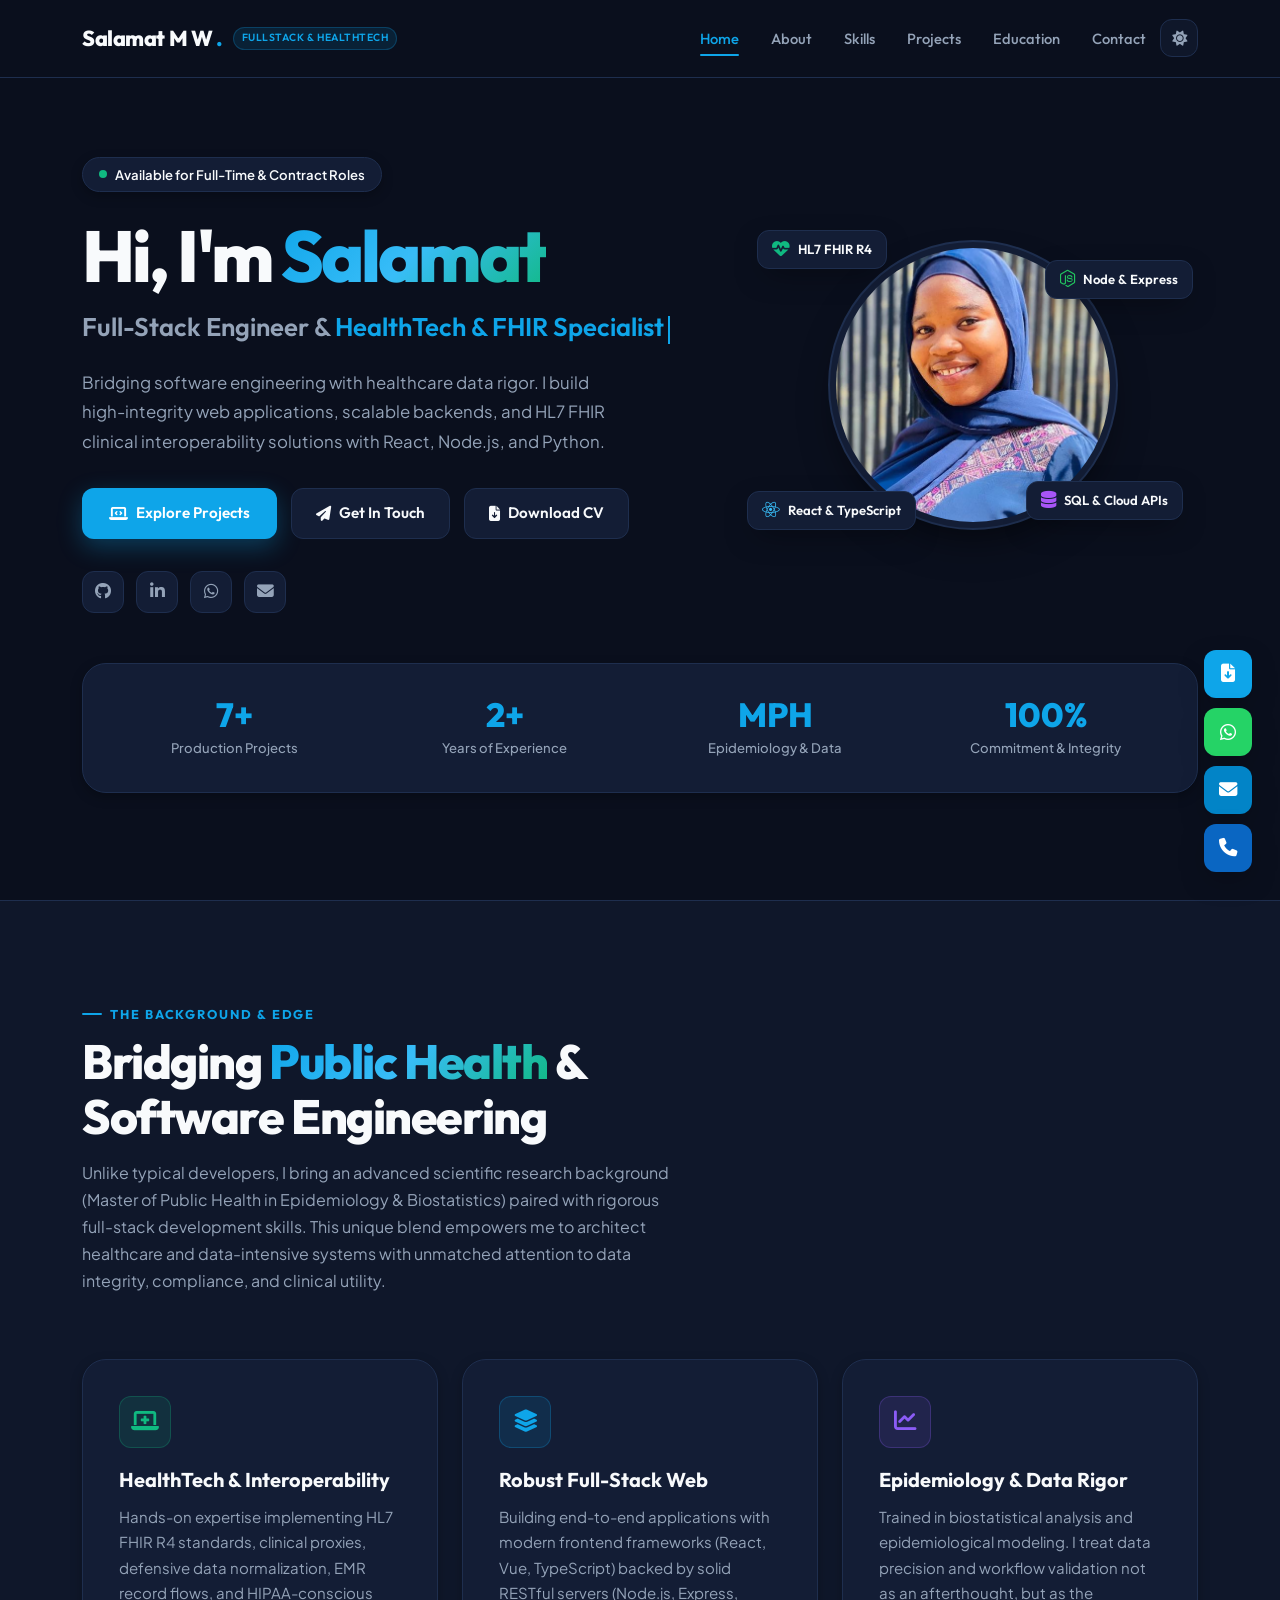
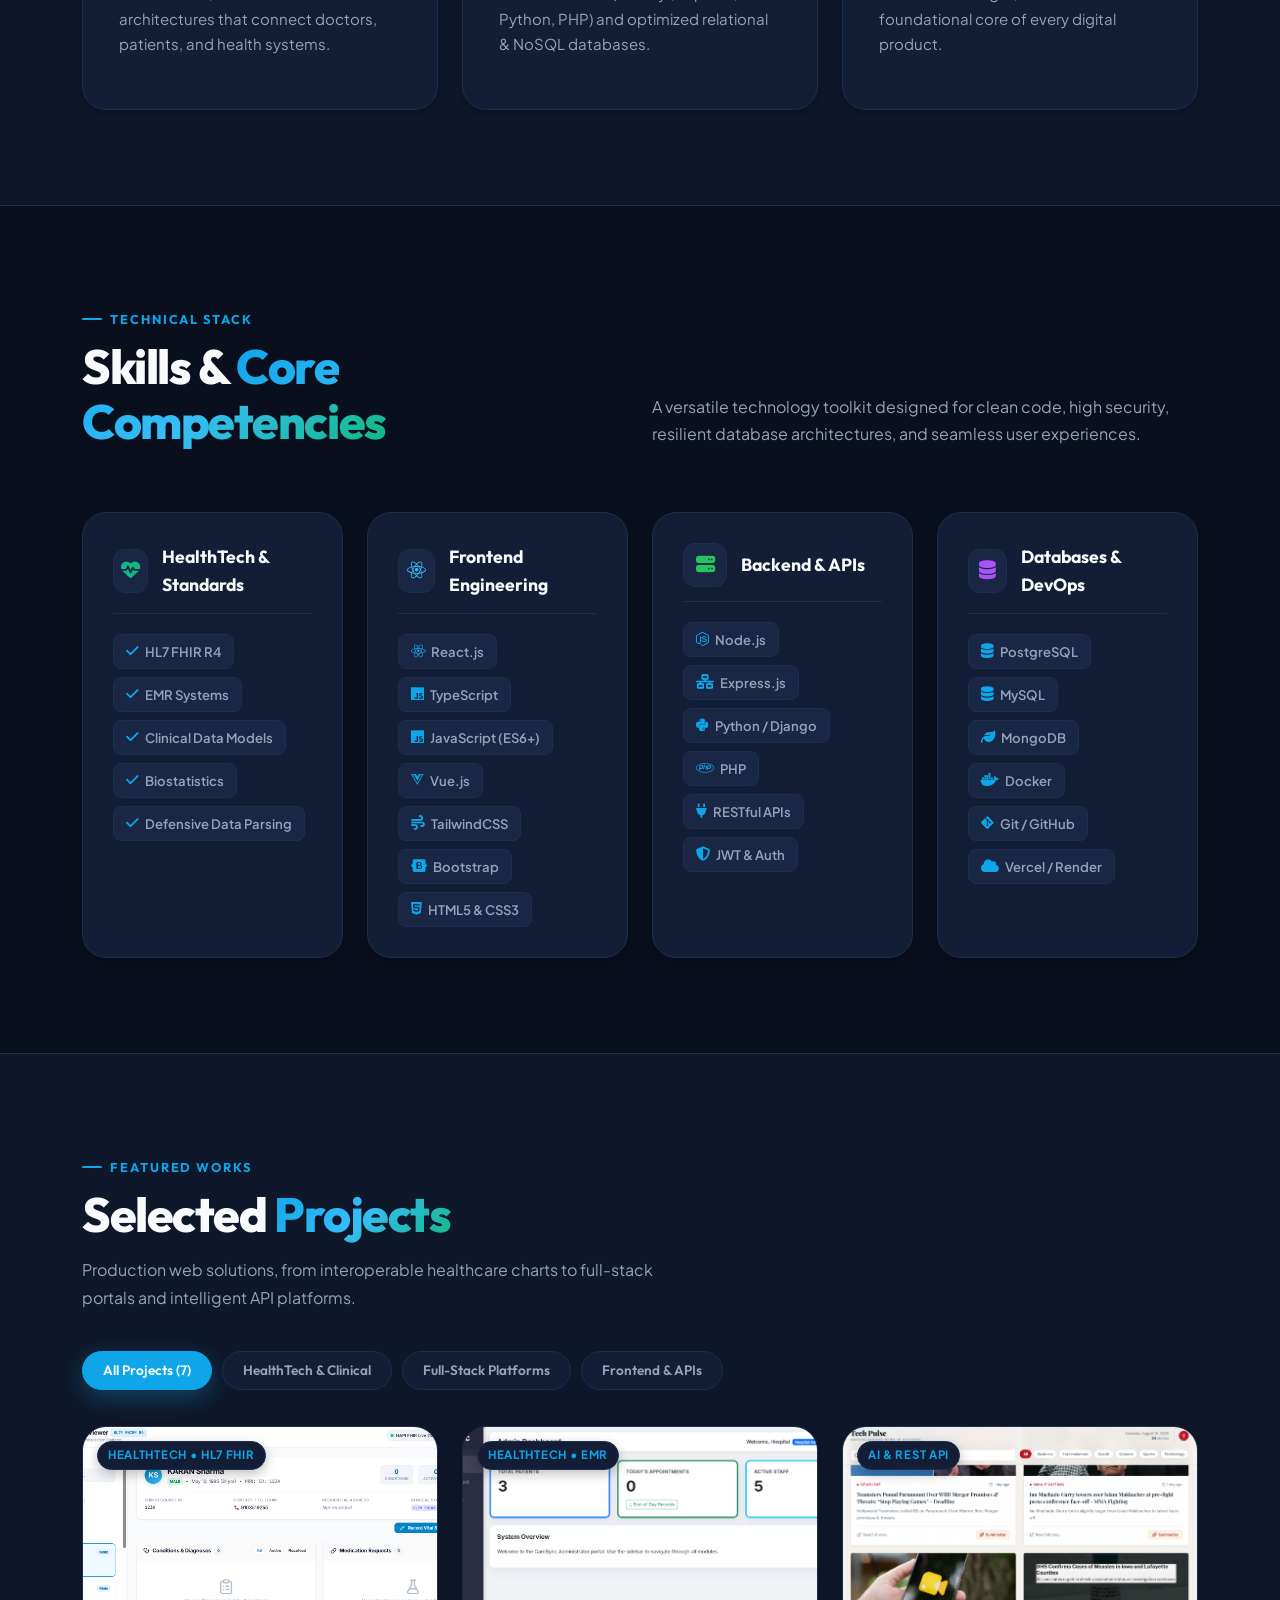
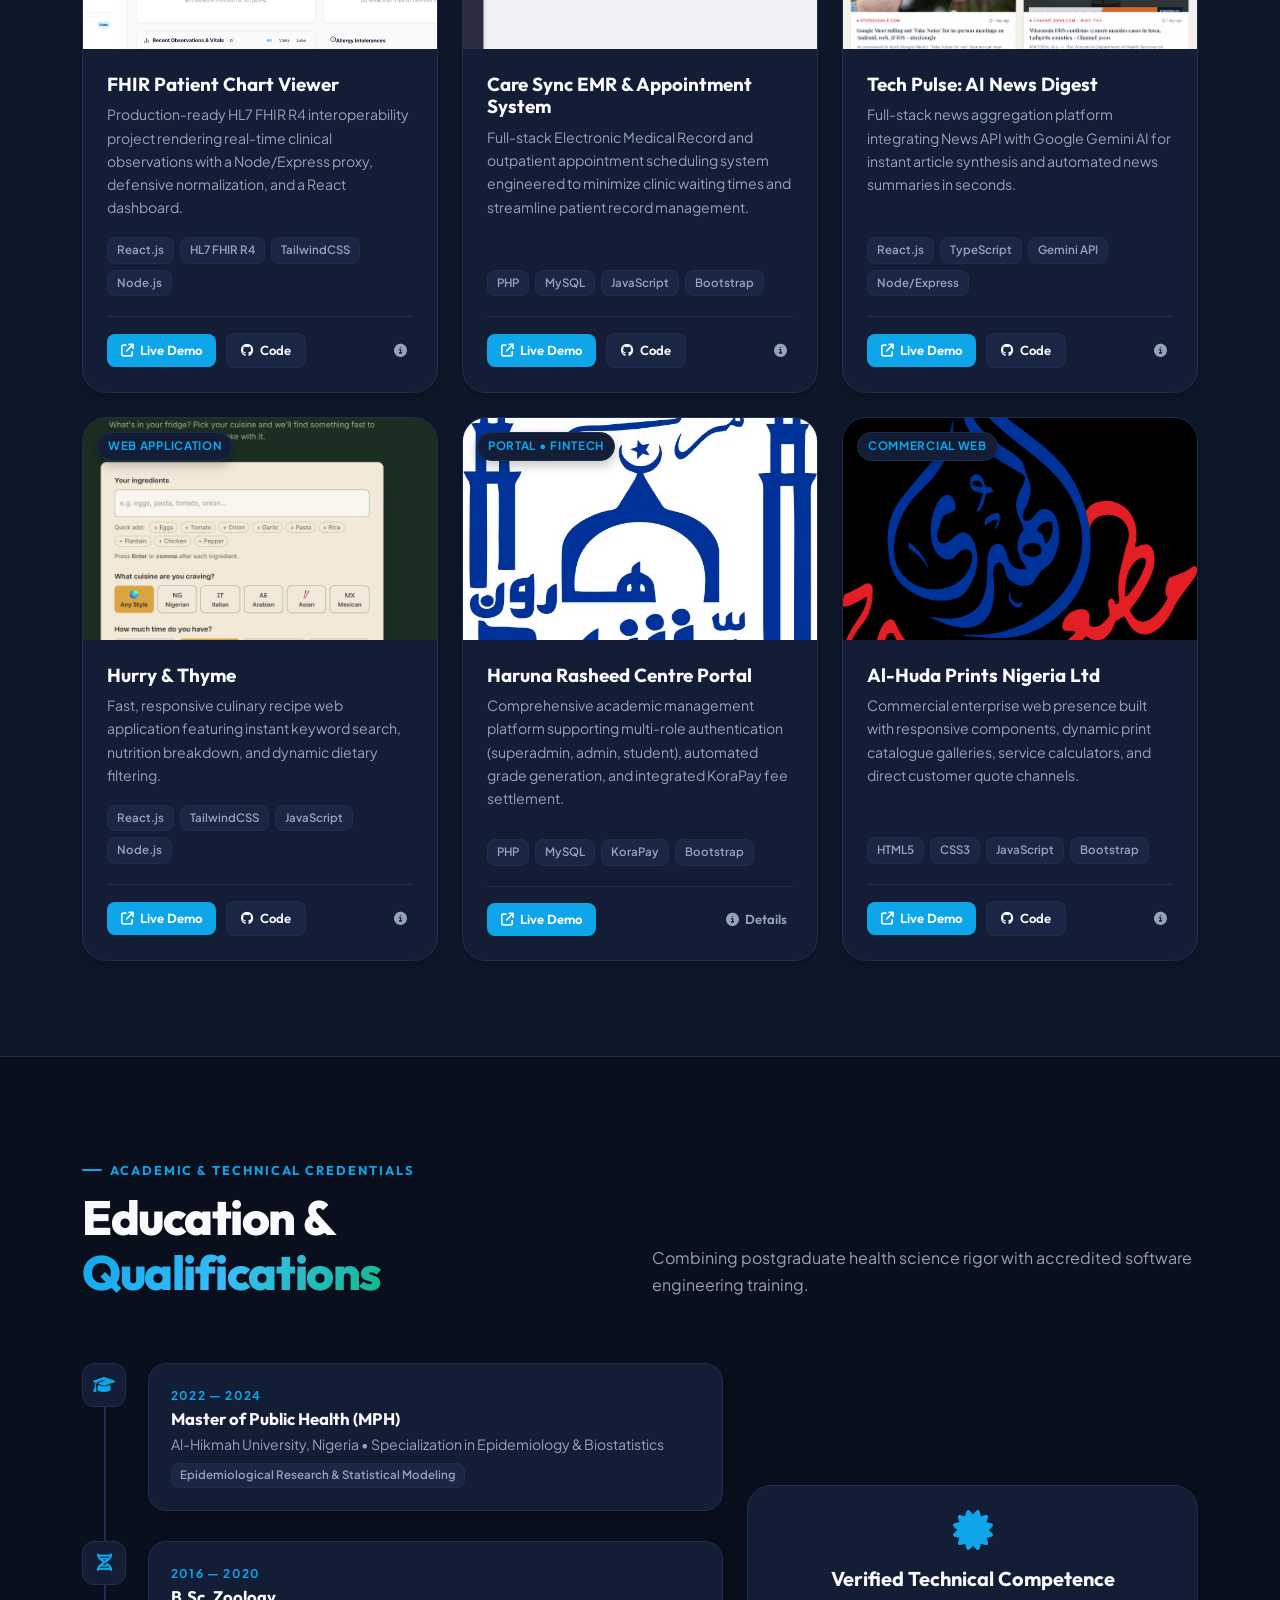
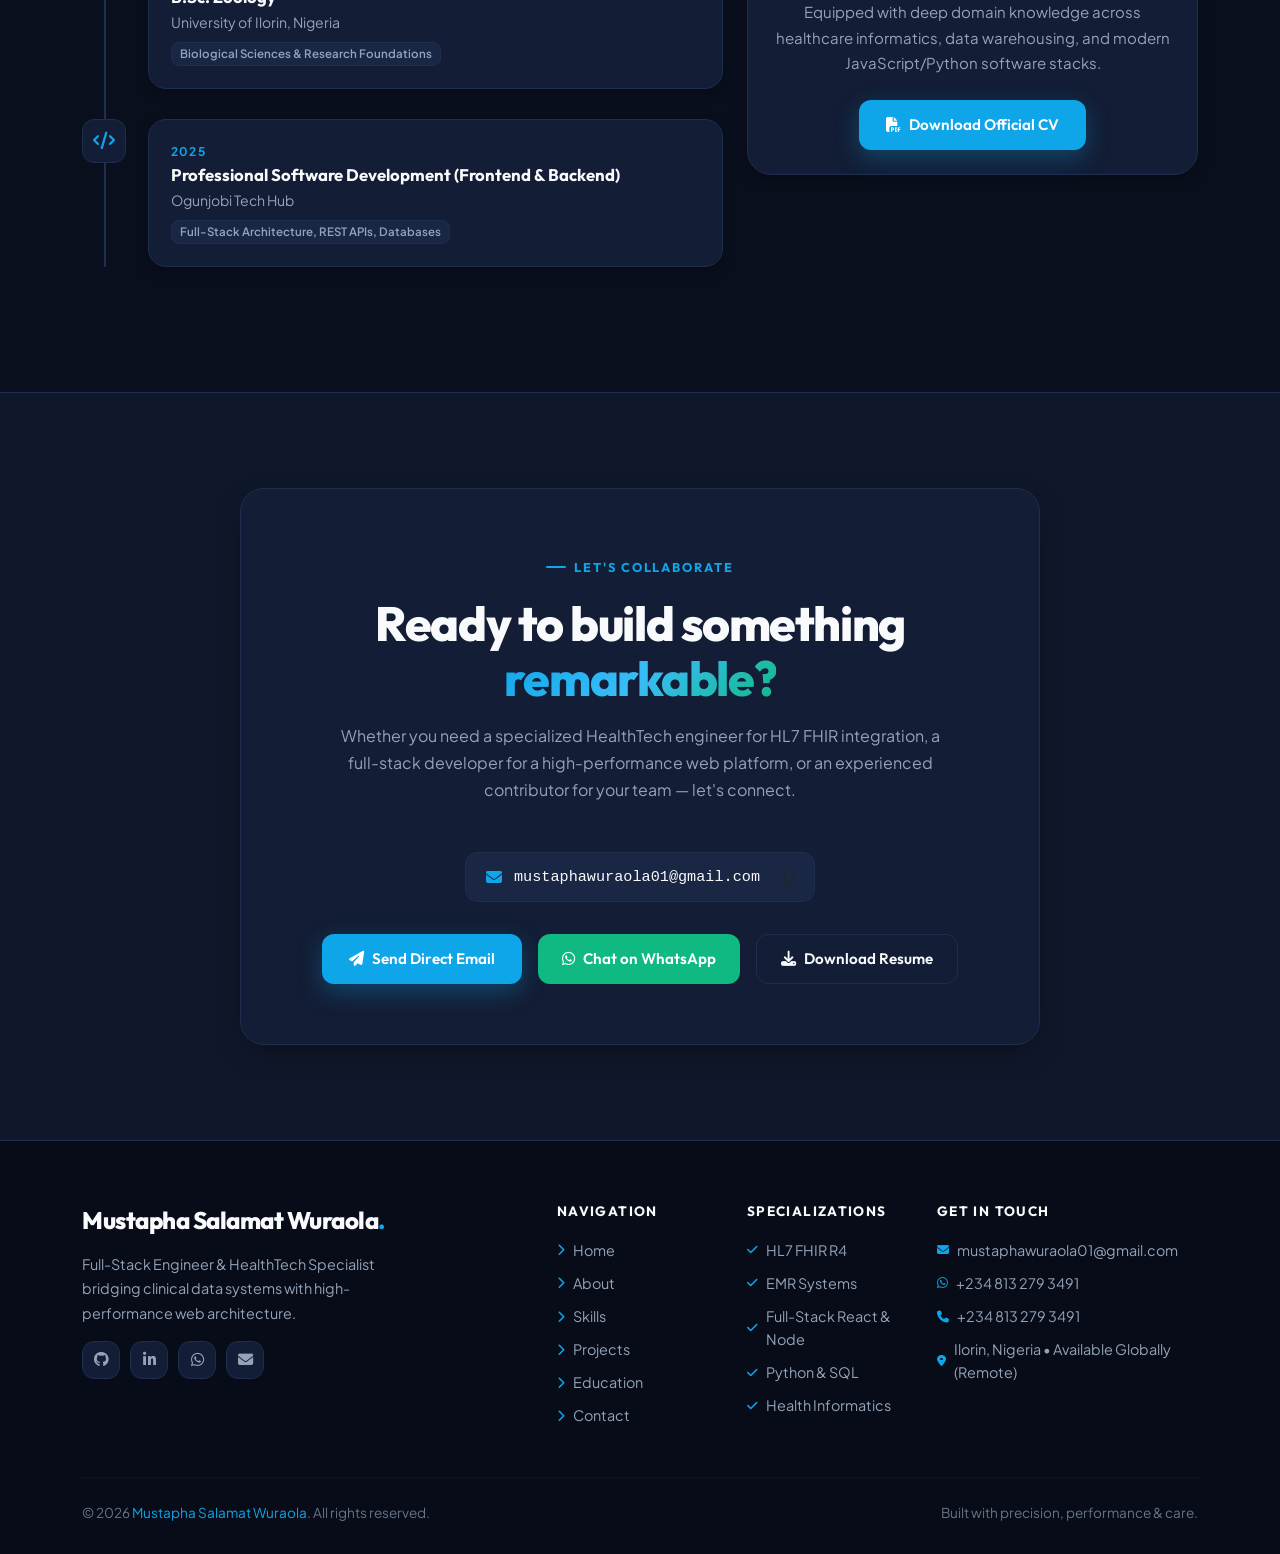
==== index.html @ 117b01ad "Fix cross-browser compatibility and styling updates" ====
<!DOCTYPE html>
<html lang="en">
<!-- Designed and Developed by Mustapha Salamat Wuraola
     Full-Stack Engineer & HealthTech Specialist
     Email: mustaphawuraola01@gmail.com
     Github: https://github.com/salamatwuraola
     Phone: +2348132793491 -->

<head>
  <meta charset="UTF-8" />
  <meta name="viewport" content="width=device-width, initial-scale=1.0" />
  <title>Mustapha Salamat Wuraola — Full-Stack Engineer & HealthTech Specialist</title>
  <meta name="description" content="Portfolio of Mustapha Salamat Wuraola — Full-Stack Engineer specializing in React, Node.js, Python, and HL7 FHIR clinical interoperability." />
  
  <!-- Fonts -->
  <link rel="preconnect" href="https://fonts.googleapis.com">
  <link rel="preconnect" href="https://fonts.gstatic.com" crossorigin>
  <link href="https://fonts.googleapis.com/css2?family=Outfit:wght@300;400;500;600;700;800;900&family=Plus+Jakarta+Sans:wght@400;500;600;700&display=swap" rel="stylesheet" />
  
  <link rel="icon" href="Salamat.jpeg" />
  <link href="https://cdnjs.cloudflare.com/ajax/libs/font-awesome/6.5.0/css/all.min.css" rel="stylesheet" />
  <link href="bootstrap.min.css" rel="stylesheet" />
  <script src="bootstrap.bundle.min.js"></script>
  <link rel="stylesheet" type="text/css" href="styles.css" />
</head>

<body>
  <!-- ── NAVBAR ── -->
  <nav class="navbar navbar-expand-lg" id="mainNav">
    <div class="container">
      <a class="navbar-brand" href="#hero">
        Salamat M W<span class="dot">.</span>
        <span class="badge-tag">FullStack & HealthTech</span>
      </a>

      <div class="d-flex align-items-center gap-2 order-lg-3">
        <button class="theme-toggle" id="darkModeToggle" aria-label="Toggle theme" title="Toggle dark/light theme">
          <i class="fas fa-sun" id="themeIcon"></i>
        </button>
        <button class="navbar-toggler" type="button" data-bs-toggle="collapse" data-bs-target="#navMenu" aria-label="Toggle navigation">
          <i class="fas fa-bars"></i>
        </button>
      </div>

      <div class="collapse navbar-collapse order-lg-2" id="navMenu">
        <ul class="navbar-nav ms-auto gap-1">
          <li class="nav-item"><a class="nav-link active" href="#hero">Home</a></li>
          <li class="nav-item"><a class="nav-link" href="#about">About</a></li>
          <li class="nav-item"><a class="nav-link" href="#skills">Skills</a></li>
          <li class="nav-item"><a class="nav-link" href="#projects">Projects</a></li>
          <li class="nav-item"><a class="nav-link" href="#education">Education</a></li>
          <li class="nav-item"><a class="nav-link" href="#contact">Contact</a></li>
        </ul>
      </div>
    </div>
  </nav>

  <!-- ── HERO SECTION ── -->
  <section id="hero">
    <div class="container">
      <div class="row align-items-center gy-5">
        <div class="col-lg-7">
          <div class="hero-status-pill">
            <span class="pulse-dot"></span>
            <span>Available for Full-Time & Contract Roles</span>
          </div>

          <h1 class="hero-name">
            Hi, I'm <span class="gradient-text">Salamat</span>
          </h1>

          <div class="hero-role">
            Full-Stack Engineer & <span id="typer"></span><span class="cursor-blink"></span>
          </div>

          <p class="hero-desc">
            Bridging software engineering with healthcare data rigor. I build high-integrity web applications, scalable backends, and HL7 FHIR clinical interoperability solutions with React, Node.js, and Python.
          </p>

          <div class="hero-actions">
            <a href="#projects" class="btn-primary-custom">
              <i class="fas fa-laptop-code"></i> Explore Projects
            </a>
            <a href="#contact" class="btn-outline-custom">
              <i class="fas fa-paper-plane"></i> Get In Touch
            </a>
            <a href="Salamat's_CV.pdf" class="btn-outline-custom" download>
              <i class="fas fa-file-arrow-down"></i> Download CV
            </a>
          </div>

          <div class="hero-socials">
            <a href="https://github.com/salamatwuraola" class="hero-social-btn" title="GitHub" target="_blank" rel="noopener">
              <i class="fab fa-github"></i>
            </a>
            <a href="https://www.linkedin.com/in/salamat-wuraola-mustapha-bsc-mph-maiph-a750a91ba/" class="hero-social-btn" title="LinkedIn" target="_blank" rel="noopener">
              <i class="fab fa-linkedin-in"></i>
            </a>
            <a href="https://wa.me/2348132793491" class="hero-social-btn" title="WhatsApp" target="_blank" rel="noopener">
              <i class="fab fa-whatsapp"></i>
            </a>
            <a href="mailto:mustaphawuraola01@gmail.com" class="hero-social-btn" title="Email Salamat">
              <i class="fas fa-envelope"></i>
            </a>
          </div>
        </div>

        <div class="col-lg-5">
          <div class="hero-image-stage">
            <div class="hero-avatar-frame">
              <img src="Salamat.jpeg" alt="Mustapha Salamat Wuraola" />
            </div>

            <!-- Crisp Solid Orbiting Badges -->
            <div class="floating-badge badge-1">
              <i class="fas fa-heartbeat" style="color:var(--emerald);"></i>
              <span>HL7 FHIR R4</span>
            </div>
            <div class="floating-badge badge-2">
              <i class="fab fa-react" style="color:#38bdf8;"></i>
              <span>React & TypeScript</span>
            </div>
            <div class="floating-badge badge-3">
              <i class="fab fa-node-js" style="color:#22c55e;"></i>
              <span>Node & Express</span>
            </div>
            <div class="floating-badge badge-4">
              <i class="fas fa-database" style="color:#a855f7;"></i>
              <span>SQL & Cloud APIs</span>
            </div>
          </div>
        </div>
      </div>

      <!-- Quick Metrics Strip -->
      <div class="hero-metrics-strip reveal">
        <div class="row g-3">
          <div class="col-6 col-md-3">
            <div class="metric-item">
              <div class="metric-value">7+</div>
              <div class="metric-label">Production Projects</div>
            </div>
          </div>
          <div class="col-6 col-md-3">
            <div class="metric-item">
              <div class="metric-value">2+</div>
              <div class="metric-label">Years of Experience</div>
            </div>
          </div>
          <div class="col-6 col-md-3">
            <div class="metric-item">
              <div class="metric-value">MPH</div>
              <div class="metric-label">Epidemiology & Data</div>
            </div>
          </div>
          <div class="col-6 col-md-3">
            <div class="metric-item">
              <div class="metric-value">100%</div>
              <div class="metric-label">Commitment & Integrity</div>
            </div>
          </div>
        </div>
      </div>
    </div>
  </section>

  <!-- ── ABOUT & THE HEALTHTECH EDGE ── -->
  <section id="about">
    <div class="container">
      <div class="row mb-5">
        <div class="col-lg-7 reveal">
          <div class="section-label">The Background & Edge</div>
          <h2 class="section-title">
            Bridging <span class="gradient-text">Public Health</span> & Software Engineering
          </h2>
          <p class="section-desc">
            Unlike typical developers, I bring an advanced scientific research background (Master of Public Health in Epidemiology & Biostatistics) paired with rigorous full-stack development skills. This unique blend empowers me to architect healthcare and data-intensive systems with unmatched attention to data integrity, compliance, and clinical utility.
          </p>
        </div>
      </div>

      <div class="row gy-4">
        <div class="col-md-4 reveal">
          <div class="about-card">
            <div class="about-icon emerald">
              <i class="fas fa-laptop-medical"></i>
            </div>
            <h3 class="about-title">HealthTech & Interoperability</h3>
            <p class="about-text">
              Hands-on expertise implementing HL7 FHIR R4 standards, clinical proxies, defensive data normalization, EMR record flows, and HIPAA-conscious architectures that connect doctors, patients, and health systems.
            </p>
          </div>
        </div>

        <div class="col-md-4 reveal">
          <div class="about-card">
            <div class="about-icon">
              <i class="fas fa-layer-group"></i>
            </div>
            <h3 class="about-title">Robust Full-Stack Web</h3>
            <p class="about-text">
              Building end-to-end applications with modern frontend frameworks (React, Vue, TypeScript) backed by solid RESTful servers (Node.js, Express, Python, PHP) and optimized relational & NoSQL databases.
            </p>
          </div>
        </div>

        <div class="col-md-4 reveal">
          <div class="about-card">
            <div class="about-icon purple">
              <i class="fas fa-chart-line"></i>
            </div>
            <h3 class="about-title">Epidemiology & Data Rigor</h3>
            <p class="about-text">
              Trained in biostatistical analysis and epidemiological modeling. I treat data precision and workflow validation not as an afterthought, but as the foundational core of every digital product.
            </p>
          </div>
        </div>
      </div>
    </div>
  </section>

  <!-- ── SKILLS SECTION ── -->
  <section id="skills">
    <div class="container">
      <div class="row mb-5">
        <div class="col-lg-6 reveal">
          <div class="section-label">Technical Stack</div>
          <h2 class="section-title">Skills & <span class="gradient-text">Core Competencies</span></h2>
        </div>
        <div class="col-lg-6 d-flex align-items-end reveal">
          <p class="section-desc">
            A versatile technology toolkit designed for clean code, high security, resilient database architectures, and seamless user experiences.
          </p>
        </div>
      </div>

      <div class="row gy-4">
        <!-- 1. HealthTech & Standards -->
        <div class="col-md-6 col-lg-3 reveal">
          <div class="skill-box">
            <div class="skill-header">
              <div class="skill-icon"><i class="fas fa-heartbeat" style="color:var(--emerald);"></i></div>
              <div class="skill-box-title">HealthTech & Standards</div>
            </div>
            <div class="skill-pills-wrap">
              <span class="skill-pill"><i class="fas fa-check"></i> HL7 FHIR R4</span>
              <span class="skill-pill"><i class="fas fa-check"></i> EMR Systems</span>
              <span class="skill-pill"><i class="fas fa-check"></i> Clinical Data Models</span>
              <span class="skill-pill"><i class="fas fa-check"></i> Biostatistics</span>
              <span class="skill-pill"><i class="fas fa-check"></i> Defensive Data Parsing</span>
            </div>
          </div>
        </div>

        <!-- 2. Frontend -->
        <div class="col-md-6 col-lg-3 reveal">
          <div class="skill-box">
            <div class="skill-header">
              <div class="skill-icon"><i class="fab fa-react" style="color:#38bdf8;"></i></div>
              <div class="skill-box-title">Frontend Engineering</div>
            </div>
            <div class="skill-pills-wrap">
              <span class="skill-pill"><i class="fab fa-react"></i> React.js</span>
              <span class="skill-pill"><i class="fab fa-js"></i> TypeScript</span>
              <span class="skill-pill"><i class="fab fa-js"></i> JavaScript (ES6+)</span>
              <span class="skill-pill"><i class="fab fa-vuejs"></i> Vue.js</span>
              <span class="skill-pill"><i class="fas fa-wind"></i> TailwindCSS</span>
              <span class="skill-pill"><i class="fab fa-bootstrap"></i> Bootstrap</span>
              <span class="skill-pill"><i class="fab fa-html5"></i> HTML5 & CSS3</span>
            </div>
          </div>
        </div>

        <!-- 3. Backend -->
        <div class="col-md-6 col-lg-3 reveal">
          <div class="skill-box">
            <div class="skill-header">
              <div class="skill-icon"><i class="fas fa-server" style="color:#22c55e;"></i></div>
              <div class="skill-box-title">Backend & APIs</div>
            </div>
            <div class="skill-pills-wrap">
              <span class="skill-pill"><i class="fab fa-node-js"></i> Node.js</span>
              <span class="skill-pill"><i class="fas fa-network-wired"></i> Express.js</span>
              <span class="skill-pill"><i class="fab fa-python"></i> Python / Django</span>
              <span class="skill-pill"><i class="fab fa-php"></i> PHP</span>
              <span class="skill-pill"><i class="fas fa-plug"></i> RESTful APIs</span>
              <span class="skill-pill"><i class="fas fa-shield-halved"></i> JWT & Auth</span>
            </div>
          </div>
        </div>

        <!-- 4. DB & Cloud -->
        <div class="col-md-6 col-lg-3 reveal">
          <div class="skill-box">
            <div class="skill-header">
              <div class="skill-icon"><i class="fas fa-database" style="color:#a855f7;"></i></div>
              <div class="skill-box-title">Databases & DevOps</div>
            </div>
            <div class="skill-pills-wrap">
              <span class="skill-pill"><i class="fas fa-database"></i> PostgreSQL</span>
              <span class="skill-pill"><i class="fas fa-database"></i> MySQL</span>
              <span class="skill-pill"><i class="fas fa-leaf"></i> MongoDB</span>
              <span class="skill-pill"><i class="fab fa-docker"></i> Docker</span>
              <span class="skill-pill"><i class="fab fa-git-alt"></i> Git / GitHub</span>
              <span class="skill-pill"><i class="fas fa-cloud"></i> Vercel / Render</span>
            </div>
          </div>
        </div>
      </div>
    </div>
  </section>

  <!-- ── PROJECTS SECTION ── -->
  <section id="projects">
    <div class="container">
      <div class="row mb-4">
        <div class="col-lg-7 reveal">
          <div class="section-label">Featured Works</div>
          <h2 class="section-title">Selected <span class="gradient-text">Projects</span></h2>
          <p class="section-desc">
            Production web solutions, from interoperable healthcare charts to full-stack portals and intelligent API platforms.
          </p>
        </div>
      </div>

      <!-- Category Filter Tabs -->
      <div class="project-filters reveal">
        <button class="filter-btn active" data-filter="all">All Projects (7)</button>
        <button class="filter-btn" data-filter="healthtech">HealthTech & Clinical</button>
        <button class="filter-btn" data-filter="fullstack">Full-Stack Platforms</button>
        <button class="filter-btn" data-filter="frontend">Frontend & APIs</button>
      </div>

      <div class="row gy-4" id="projectsGrid">

        <!-- PROJECT 1: FHIR (HealthTech) -->
        <div class="col-md-6 col-lg-4 project-item reveal" data-category="healthtech">
          <div class="project-card">
            <div class="project-thumb-wrap" onclick="openModal(6)">
              <img src="fhir.png" alt="HL7 FHIR Patient Chart Viewer" />
              <div class="project-badge">HealthTech • HL7 FHIR</div>
              <div class="project-zoom-indicator"><i class="fas fa-expand-alt"></i></div>
            </div>
            <div class="project-body">
              <h3 class="project-title" onclick="openModal(6)">FHIR Patient Chart Viewer</h3>
              <p class="project-desc">
                Production-ready HL7 FHIR R4 interoperability project rendering real-time clinical observations with a Node/Express proxy, defensive normalization, and a React dashboard.
              </p>
              <div class="project-tech-pills">
                <span class="tech-tag">React.js</span>
                <span class="tech-tag">HL7 FHIR R4</span>
                <span class="tech-tag">TailwindCSS</span>
                <span class="tech-tag">Node.js</span>
              </div>
              <div class="project-actions">
                <a href="https://fhir-p71r.onrender.com/" target="_blank" rel="noopener" class="project-btn-link live">
                  <i class="fas fa-arrow-up-right-from-square"></i> Live Demo
                </a>
                <a href="https://github.com/salamatwuraola/FHIR" target="_blank" rel="noopener" class="project-btn-link code">
                  <i class="fab fa-github"></i> Code
                </a>
                <button onclick="openModal(6)" class="project-btn-link modal-btn" title="View Case Study">
                  <i class="fas fa-circle-info"></i>
                </button>
              </div>
            </div>
          </div>
        </div>

        <!-- PROJECT 2: CareSync EMR (HealthTech, FullStack) -->
        <div class="col-md-6 col-lg-4 project-item reveal" data-category="healthtech fullstack">
          <div class="project-card">
            <div class="project-thumb-wrap" onclick="openModal(4)">
              <img src="care.png" alt="Care Sync EMR Platform" />
              <div class="project-badge">HealthTech • EMR</div>
              <div class="project-zoom-indicator"><i class="fas fa-expand-alt"></i></div>
            </div>
            <div class="project-body">
              <h3 class="project-title" onclick="openModal(4)">Care Sync EMR & Appointment System</h3>
              <p class="project-desc">
                Full-stack Electronic Medical Record and outpatient appointment scheduling system engineered to minimize clinic waiting times and streamline patient record management.
              </p>
              <div class="project-tech-pills">
                <span class="tech-tag">PHP</span>
                <span class="tech-tag">MySQL</span>
                <span class="tech-tag">JavaScript</span>
                <span class="tech-tag">Bootstrap</span>
              </div>
              <div class="project-actions">
                <a href="https://caresync.free.je/login.php" target="_blank" rel="noopener" class="project-btn-link live">
                  <i class="fas fa-arrow-up-right-from-square"></i> Live Demo
                </a>
                <a href="https://github.com/salamatwuraola/CareSync" target="_blank" rel="noopener" class="project-btn-link code">
                  <i class="fab fa-github"></i> Code
                </a>
                <button onclick="openModal(4)" class="project-btn-link modal-btn" title="View Case Study">
                  <i class="fas fa-circle-info"></i>
                </button>
              </div>
            </div>
          </div>
        </div>

        <!-- PROJECT 3: Tech Pulse (FullStack, Frontend) -->
        <div class="col-md-6 col-lg-4 project-item reveal" data-category="frontend fullstack">
          <div class="project-card">
            <div class="project-thumb-wrap" onclick="openModal(3)">
              <img src="tech.png" alt="Tech Pulse News Platform" />
              <div class="project-badge">AI & REST API</div>
              <div class="project-zoom-indicator"><i class="fas fa-expand-alt"></i></div>
            </div>
            <div class="project-body">
              <h3 class="project-title" onclick="openModal(3)">Tech Pulse: AI News Digest</h3>
              <p class="project-desc">
                Full-stack news aggregation platform integrating News API with Google Gemini AI for instant article synthesis and automated news summaries in seconds.
              </p>
              <div class="project-tech-pills">
                <span class="tech-tag">React.js</span>
                <span class="tech-tag">TypeScript</span>
                <span class="tech-tag">Gemini API</span>
                <span class="tech-tag">Node/Express</span>
              </div>
              <div class="project-actions">
                <a href="https://tech-pulse-news-one.vercel.app/" target="_blank" rel="noopener" class="project-btn-link live">
                  <i class="fas fa-arrow-up-right-from-square"></i> Live Demo
                </a>
                <a href="https://github.com/salamatwuraola/Tech-Pulse" target="_blank" rel="noopener" class="project-btn-link code">
                  <i class="fab fa-github"></i> Code
                </a>
                <button onclick="openModal(3)" class="project-btn-link modal-btn" title="View Case Study">
                  <i class="fas fa-circle-info"></i>
                </button>
              </div>
            </div>
          </div>
        </div>

        <!-- PROJECT 4: Hurry & Thyme (Frontend) -->
        <div class="col-md-6 col-lg-4 project-item reveal" data-category="frontend">
          <div class="project-card">
            <div class="project-thumb-wrap" onclick="openModal(5)">
              <img src="Hurry&Thyme.png" alt="Hurry & Thyme Recipe Website" />
              <div class="project-badge">Web Application</div>
              <div class="project-zoom-indicator"><i class="fas fa-expand-alt"></i></div>
            </div>
            <div class="project-body">
              <h3 class="project-title" onclick="openModal(5)">Hurry & Thyme</h3>
              <p class="project-desc">
                Fast, responsive culinary recipe web application featuring instant keyword search, nutrition breakdown, and dynamic dietary filtering.
              </p>
              <div class="project-tech-pills">
                <span class="tech-tag">React.js</span>
                <span class="tech-tag">TailwindCSS</span>
                <span class="tech-tag">JavaScript</span>
                <span class="tech-tag">Node.js</span>
              </div>
              <div class="project-actions">
                <a href="https://hurry-and-thyme.onrender.com/" target="_blank" rel="noopener" class="project-btn-link live">
                  <i class="fas fa-arrow-up-right-from-square"></i> Live Demo
                </a>
                <a href="https://github.com/salamatwuraola/hurry-and-thyme" target="_blank" rel="noopener" class="project-btn-link code">
                  <i class="fab fa-github"></i> Code
                </a>
                <button onclick="openModal(5)" class="project-btn-link modal-btn" title="View Case Study">
                  <i class="fas fa-circle-info"></i>
                </button>
              </div>
            </div>
          </div>
        </div>

        <!-- PROJECT 5: Haruna Rasheed Centre (FullStack) -->
        <div class="col-md-6 col-lg-4 project-item reveal" data-category="fullstack">
          <div class="project-card">
            <div class="project-thumb-wrap" onclick="openModal(2)">
              <img src="Har.jpeg" alt="Haruna Rasheed Centre School Platform" />
              <div class="project-badge">Portal • Fintech</div>
              <div class="project-zoom-indicator"><i class="fas fa-expand-alt"></i></div>
            </div>
            <div class="project-body">
              <h3 class="project-title" onclick="openModal(2)">Haruna Rasheed Centre Portal</h3>
              <p class="project-desc">
                Comprehensive academic management platform supporting multi-role authentication (superadmin, admin, student), automated grade generation, and integrated KoraPay fee settlement.
              </p>
              <div class="project-tech-pills">
                <span class="tech-tag">PHP</span>
                <span class="tech-tag">MySQL</span>
                <span class="tech-tag">KoraPay</span>
                <span class="tech-tag">Bootstrap</span>
              </div>
              <div class="project-actions">
                <a href="https://mhr.freedev.app/" target="_blank" rel="noopener" class="project-btn-link live">
                  <i class="fas fa-arrow-up-right-from-square"></i> Live Demo
                </a>
                <button onclick="openModal(2)" class="project-btn-link modal-btn ms-auto" title="View Case Study">
                  <i class="fas fa-circle-info"></i> Details
                </button>
              </div>
            </div>
          </div>
        </div>

        <!-- PROJECT 6: Al-Huda Prints (Frontend) -->
        <div class="col-md-6 col-lg-4 project-item reveal" data-category="frontend">
          <div class="project-card">
            <div class="project-thumb-wrap" onclick="openModal(0)">
              <img src="logo.png" alt="Al-Huda Prints Platform" />
              <div class="project-badge">Commercial Web</div>
              <div class="project-zoom-indicator"><i class="fas fa-expand-alt"></i></div>
            </div>
            <div class="project-body">
              <h3 class="project-title" onclick="openModal(0)">Al-Huda Prints Nigeria Ltd</h3>
              <p class="project-desc">
                Commercial enterprise web presence built with responsive components, dynamic print catalogue galleries, service calculators, and direct customer quote channels.
              </p>
              <div class="project-tech-pills">
                <span class="tech-tag">HTML5</span>
                <span class="tech-tag">CSS3</span>
                <span class="tech-tag">JavaScript</span>
                <span class="tech-tag">Bootstrap</span>
              </div>
              <div class="project-actions">
                <a href="https://al-huda-prints.vercel.app/" target="_blank" rel="noopener" class="project-btn-link live">
                  <i class="fas fa-arrow-up-right-from-square"></i> Live Demo
                </a>
                <a href="https://github.com/salamatwuraola/Al-Huda-Prints" target="_blank" rel="noopener" class="project-btn-link code">
                  <i class="fab fa-github"></i> Code
                </a>
                <button onclick="openModal(0)" class="project-btn-link modal-btn" title="View Case Study">
                  <i class="fas fa-circle-info"></i>
                </button>
              </div>
            </div>
          </div>
        </div>

      </div>
    </div>
  </section>

  <!-- ── PROJECT DETAILS MODAL (SOLID SURFACES) ── -->
  <div class="project-modal-backdrop" id="projectModal" onclick="closeModalOnBackdrop(event)">
    <div class="project-modal" id="projectModalInner">
      <button class="modal-close" onclick="closeModal()" aria-label="Close modal">
        <i class="fas fa-times"></i>
      </button>
      <img class="modal-featured-img" id="modalImg" src="" alt="Project Preview" />
      <div class="modal-body-content">
        <div class="modal-project-tag" id="modalTag"></div>
        <h2 class="modal-title-text" id="modalTitle"></h2>
        <p class="modal-summary" id="modalSummary"></p>
        <div class="project-tech-pills mt-3" id="modalTech"></div>
        <div class="modal-links" id="modalLinks"></div>
      </div>
    </div>
  </div>

  <!-- ── EDUCATION & CREDENTIALS ── -->
  <section id="education">
    <div class="container">
      <div class="row mb-5">
        <div class="col-lg-6 reveal">
          <div class="section-label">Academic & Technical Credentials</div>
          <h2 class="section-title">Education & <span class="gradient-text">Qualifications</span></h2>
        </div>
        <div class="col-lg-6 d-flex align-items-end reveal">
          <p class="section-desc">
            Combining postgraduate health science rigor with accredited software engineering training.
          </p>
        </div>
      </div>

      <div class="row gy-4 align-items-center">
        <div class="col-lg-7">
          <div class="edu-timeline">
            <!-- Degree 1 -->
            <div class="edu-item reveal">
              <div class="edu-dot"><i class="fas fa-graduation-cap"></i></div>
              <div class="edu-card">
                <div class="edu-year">2022 — 2024</div>
                <h3 class="edu-degree">Master of Public Health (MPH)</h3>
                <div class="edu-school">Al-Hikmah University, Nigeria • Specialization in Epidemiology & Biostatistics</div>
                <div class="edu-badge-tag">Epidemiological Research & Statistical Modeling</div>
              </div>
            </div>

            <!-- Degree 2 -->
            <div class="edu-item reveal">
              <div class="edu-dot"><i class="fas fa-dna"></i></div>
              <div class="edu-card">
                <div class="edu-year">2016 — 2020</div>
                <h3 class="edu-degree">B.Sc. Zoology</h3>
                <div class="edu-school">University of Ilorin, Nigeria</div>
                <div class="edu-badge-tag">Biological Sciences & Research Foundations</div>
              </div>
            </div>

            <!-- Cert 1 & 2 -->
            <div class="edu-item reveal">
              <div class="edu-dot"><i class="fas fa-code"></i></div>
              <div class="edu-card">
                <div class="edu-year">2025</div>
                <h3 class="edu-degree">Professional Software Development (Frontend & Backend)</h3>
                <div class="edu-school">Ogunjobi Tech Hub</div>
                <div class="edu-badge-tag">Full-Stack Architecture, REST APIs, Databases</div>
              </div>
            </div>
          </div>
        </div>

        <!-- Highlight Credentials Card -->
        <div class="col-lg-5">
          <div class="skill-box reveal text-center p-4">
            <div class="mb-3">
              <i class="fas fa-certificate" style="font-size:2.5rem;color:var(--accent);"></i>
            </div>
            <h3 class="about-title mb-2">Verified Technical Competence</h3>
            <p class="about-text mb-4">
              Equipped with deep domain knowledge across healthcare informatics, data warehousing, and modern JavaScript/Python software stacks.
            </p>
            <div class="d-flex justify-content-center gap-3">
              <a href="Salamat's_CV.pdf" class="btn-primary-custom" download>
                <i class="fas fa-file-pdf"></i> Download Official CV
              </a>
            </div>
          </div>
        </div>
      </div>
    </div>
  </section>

  <!-- ── CONTACT SECTION ── -->
  <section id="contact">
    <div class="container">
      <div class="contact-card reveal">
        <div class="section-label justify-content-center">Let's Collaborate</div>
        <h2 class="section-title mt-2 mb-3">
          Ready to build something <span class="gradient-text">remarkable?</span>
        </h2>
        <p class="section-desc mx-auto mb-4">
          Whether you need a specialized HealthTech engineer for HL7 FHIR integration, a full-stack developer for a high-performance web platform, or an experienced contributor for your team — let's connect.
        </p>

        <!-- One-Click Copy Email Box -->
        <div class="copy-email-box" id="copyEmailBtn" title="Click to copy email address">
          <span class="copy-tooltip" id="copyTooltip">Copied to clipboard!</span>
          <i class="fas fa-envelope copy-btn-icon"></i>
          <span class="copy-email-address">mustaphawuraola01@gmail.com</span>
          <i class="far fa-copy ms-2 text-muted"></i>
        </div>

        <div class="d-flex flex-wrap justify-content-center gap-3">
          <a href="mailto:mustaphawuraola01@gmail.com" class="btn-primary-custom">
            <i class="fas fa-paper-plane"></i> Send Direct Email
          </a>
          <a href="https://wa.me/2348132793491" target="_blank" rel="noopener" class="btn-emerald-custom">
            <i class="fab fa-whatsapp"></i> Chat on WhatsApp
          </a>
          <a href="Salamat's_CV.pdf" class="btn-outline-custom" download>
            <i class="fas fa-download"></i> Download Resume
          </a>
        </div>
      </div>
    </div>
  </section>

  <!-- ── FLOATING QUICK DOCK ── -->
  <div class="float-stack">
    <div class="float-row">
      <div class="float-label">Download CV</div>
      <a href="Salamat's_CV.pdf" class="float-btn cv" title="Download CV" download>
        <i class="fas fa-file-arrow-down"></i>
      </a>
    </div>
    <div class="float-row">
      <div class="float-label">WhatsApp</div>
      <a href="https://wa.me/2348132793491" class="float-btn wa" title="Chat on WhatsApp" target="_blank" rel="noopener">
        <i class="fab fa-whatsapp"></i>
      </a>
    </div>
    <div class="float-row">
      <div class="float-label">Email Me</div>
      <a href="mailto:mustaphawuraola01@gmail.com" class="float-btn em" title="Send Email">
        <i class="fas fa-envelope"></i>
      </a>
    </div>
    <div class="float-row">
      <div class="float-label">Call Direct</div>
      <a href="tel:+2348132793491" class="float-btn ph" title="Call Salamat">
        <i class="fas fa-phone"></i>
      </a>
    </div>
  </div>

  <!-- ── FOOTER ── -->
  <footer>
    <div class="container">
      <div class="row gy-4">
        <div class="col-lg-4">
          <div class="footer-brand">
            Mustapha Salamat Wuraola<span>.</span>
          </div>
          <p class="footer-desc">
            Full-Stack Engineer & HealthTech Specialist bridging clinical data systems with high-performance web architecture.
          </p>
          <div class="footer-social">
            <a href="https://github.com/salamatwuraola" target="_blank" rel="noopener" title="GitHub"><i class="fab fa-github"></i></a>
            <a href="https://www.linkedin.com/in/salamat-wuraola-mustapha-bsc-mph-maiph-a750a91ba/" target="_blank" rel="noopener" title="LinkedIn"><i class="fab fa-linkedin-in"></i></a>
            <a href="https://wa.me/2348132793491" target="_blank" rel="noopener" title="WhatsApp"><i class="fab fa-whatsapp"></i></a>
            <a href="mailto:mustaphawuraola01@gmail.com" title="Email"><i class="fas fa-envelope"></i></a>
          </div>
        </div>

        <div class="col-sm-6 col-lg-2 offset-lg-1">
          <div class="footer-heading">Navigation</div>
          <a href="#hero" class="footer-link"><i class="fas fa-chevron-right"></i> Home</a>
          <a href="#about" class="footer-link"><i class="fas fa-chevron-right"></i> About</a>
          <a href="#skills" class="footer-link"><i class="fas fa-chevron-right"></i> Skills</a>
          <a href="#projects" class="footer-link"><i class="fas fa-chevron-right"></i> Projects</a>
          <a href="#education" class="footer-link"><i class="fas fa-chevron-right"></i> Education</a>
          <a href="#contact" class="footer-link"><i class="fas fa-chevron-right"></i> Contact</a>
        </div>

        <div class="col-sm-6 col-lg-2">
          <div class="footer-heading">Specializations</div>
          <div class="footer-link"><i class="fas fa-check"></i> HL7 FHIR R4</div>
          <div class="footer-link"><i class="fas fa-check"></i> EMR Systems</div>
          <div class="footer-link"><i class="fas fa-check"></i> Full-Stack React & Node</div>
          <div class="footer-link"><i class="fas fa-check"></i> Python & SQL</div>
          <div class="footer-link"><i class="fas fa-check"></i> Health Informatics</div>
        </div>

        <div class="col-lg-3">
          <div class="footer-heading">Get In Touch</div>
          <a href="mailto:mustaphawuraola01@gmail.com" class="footer-link">
            <i class="fas fa-envelope"></i> mustaphawuraola01@gmail.com
          </a>
          <a href="https://wa.me/2348132793491" target="_blank" rel="noopener" class="footer-link">
            <i class="fab fa-whatsapp"></i> +234 813 279 3491
          </a>
          <a href="tel:+2348132793491" class="footer-link">
            <i class="fas fa-phone"></i> +234 813 279 3491
          </a>
          <div class="footer-link">
            <i class="fas fa-map-marker-alt"></i> Ilorin, Nigeria • Available Globally (Remote)
          </div>
        </div>
      </div>

      <hr class="footer-divider" />

      <div class="footer-bottom">
        <div>
          &copy; 2026 <span>Mustapha Salamat Wuraola</span>. All rights reserved.
        </div>
        <div>
          Built with precision, performance & care.
        </div>
      </div>
    </div>
  </footer>

  <script src="main.js"></script>
</body>
</html>
---- styles.css ----
/* MUSTAPHA SALAMAT WURAOLA — PORTFOLIO DESIGN SYSTEM*/

*,
*::before,
*::after {
    box-sizing: border-box;
    margin: 0;
    padding: 0;
}

html {
    scroll-behavior: smooth;
}

/*  COLOR SYSTEM & TOKENS  */
:root {
    /* Theme: Dark by default for sleek tech feel */
    --bg-body: #0a0f1d;
    --bg-surface: #0f172a;
    --bg-card: #131d35;
    --bg-card-hover: #182442;
    --bg-pill: #1a2744;
    --bg-input: #10192e;

    --border: #1e2e4e;
    --border-hover: #0ea5e9;
    --border-subtle: rgba(255, 255, 255, 0.08);

    --text-primary: #f8fafc;
    --text-secondary: #94a3b8;
    --text-muted: #64748b;
    --white: #ffffff;

    /* Accents */
    --accent: #0ea5e9;
    --accent-hover: #38bdf8;
    --accent-subtle: rgba(14, 165, 233, 0.12);
    --accent-glow: rgba(14, 165, 233, 0.25);

    --emerald: #10b981;
    --emerald-subtle: rgba(16, 185, 129, 0.12);

    --purple: #8b5cf6;
    --purple-subtle: rgba(139, 92, 246, 0.12);

    /* Navbar & Chrome */
    --navbar-bg: #0a0f1d;
    --navbar-border: #1e2e4e;
    --footer-bg: #080c18;

    /* Shadows */
    --shadow-sm: 0 4px 12px rgba(0, 0, 0, 0.25);
    --shadow-md: 0 10px 30px -10px rgba(0, 0, 0, 0.5);
    --shadow-lg: 0 20px 40px -15px rgba(0, 0, 0, 0.6);
    --shadow-accent: 0 8px 24px rgba(14, 165, 233, 0.3);

    /* Typography & Sizing */
    --font-head: 'Outfit', sans-serif;
    --font-body: 'Plus Jakarta Sans', 'DM Sans', sans-serif;
    --radius-sm: 8px;
    --radius-md: 12px;
    --radius-lg: 18px;
    --radius-xl: 24px;
    --radius-full: 9999px;
}

/* Light Mode Overrides */
body.light {
    --bg-body: #f8fafc;
    --bg-surface: #f1f5f9;
    --bg-card: #ffffff;
    --bg-card-hover: #fcfdfe;
    --bg-pill: #eef2f6;
    --bg-input: #ffffff;

    --border: #e2e8f0;
    --border-hover: #0284c7;
    --border-subtle: #edf2f7;

    --text-primary: #0f172a;
    --text-secondary: #475569;
    --text-muted: #64748b;
    --white: #ffffff;

    --accent: #0284c7;
    --accent-hover: #0369a1;
    --accent-subtle: rgba(2, 132, 199, 0.1);
    --accent-glow: rgba(2, 132, 199, 0.2);

    --emerald: #059669;
    --emerald-subtle: rgba(5, 150, 105, 0.1);

    --navbar-bg: #ffffff;
    --navbar-border: #e2e8f0;
    --footer-bg: #f1f5f9;

    --shadow-sm: 0 4px 12px rgba(0, 0, 0, 0.04);
    --shadow-md: 0 10px 25px -5px rgba(0, 0, 0, 0.08);
    --shadow-lg: 0 20px 35px -10px rgba(0, 0, 0, 0.12);
    --shadow-accent: 0 8px 24px rgba(2, 132, 199, 0.25);
}

body {
    font-family: var(--font-body);
    background-color: var(--bg-body);
    color: var(--text-primary);
    overflow-x: hidden;
    line-height: 1.6;
    transition: background-color 0.3s ease, color 0.3s ease;
}

/* Scrollbar */
::-webkit-scrollbar {
    width: 7px;
}
::-webkit-scrollbar-track {
    background: var(--bg-body);
}
::-webkit-scrollbar-thumb {
    background: var(--border);
    border-radius: var(--radius-full);
}
::-webkit-scrollbar-thumb:hover {
    background: var(--accent);
}

/* ── NAVBAR ── */
.navbar {
    background: var(--navbar-bg);
    border-bottom: 1px solid var(--navbar-border);
    padding: 16px 0;
    position: fixed;
    top: 0;
    width: 100%;
    z-index: 1000;
    transition: padding 0.3s ease, background-color 0.3s ease, border-color 0.3s ease;
}

.navbar.scrolled {
    padding: 12px 0;
    box-shadow: var(--shadow-sm);
}

.navbar-brand {
    font-family: var(--font-head);
    font-weight: 800;
    font-size: 1.35rem;
    color: var(--text-primary) !important;
    letter-spacing: -0.02em;
    display: flex;
    align-items: center;
    gap: 4px;
    text-decoration: none;
}

.navbar-brand .dot {
    color: var(--accent);
}

.navbar-brand .badge-tag {
    font-size: 0.65rem;
    font-weight: 600;
    text-transform: uppercase;
    letter-spacing: 0.05em;
    background: var(--accent-subtle);
    color: var(--accent);
    padding: 2px 8px;
    border-radius: var(--radius-full);
    border: 1px solid var(--accent-glow);
    margin-left: 6px;
}

.navbar-nav .nav-link {
    font-family: var(--font-head);
    font-weight: 500;
    font-size: 0.92rem;
    color: var(--text-secondary) !important;
    padding: 8px 14px !important;
    border-radius: var(--radius-sm);
    transition: color 0.2s ease, background-color 0.2s ease;
    position: relative;
}

.navbar-nav .nav-link:hover,
.navbar-nav .nav-link.active {
    color: var(--accent) !important;
}

.navbar-nav .nav-link.active::after {
    content: '';
    position: absolute;
    bottom: 2px;
    left: 14px;
    right: 14px;
    height: 2px;
    background: var(--accent);
    border-radius: 2px;
}

/* Theme Toggle Button */
.theme-toggle {
    width: 38px;
    height: 38px;
    border-radius: var(--radius-md);
    background: var(--bg-surface);
    border: 1px solid var(--border);
    color: var(--text-secondary);
    display: flex;
    align-items: center;
    justify-content: center;
    cursor: pointer;
    transition: all 0.2s ease;
    font-size: 0.95rem;
}

.theme-toggle:hover {
    color: var(--accent);
    border-color: var(--accent);
    transform: rotate(15deg);
}

/* Mobile toggler */
.navbar-toggler {
    border: 1px solid var(--border) !important;
    border-radius: var(--radius-md) !important;
    padding: 6px 10px !important;
    background: var(--bg-surface) !important;
    color: var(--text-primary) !important;
}

.navbar-toggler:focus {
    box-shadow: 0 0 0 2px var(--accent-glow);
}

@media (max-width: 991px) {
    .navbar-collapse {
        background: var(--bg-surface);
        border: 1px solid var(--border);
        border-radius: var(--radius-lg);
        margin-top: 14px;
        padding: 16px;
        box-shadow: var(--shadow-lg);
    }
    .navbar-nav .nav-link {
        padding: 10px 14px !important;
    }
}

/* ── BUTTONS ── */
.btn-primary-custom {
    display: inline-flex;
    align-items: center;
    justify-content: center;
    gap: 8px;
    background: var(--accent);
    color: var(--white) !important;
    border: 1px solid transparent;
    padding: 12px 26px;
    border-radius: var(--radius-md);
    font-family: var(--font-head);
    font-weight: 600;
    font-size: 0.95rem;
    text-decoration: none;
    cursor: pointer;
    box-shadow: var(--shadow-accent);
    transition: transform 0.2s ease, background-color 0.2s ease, box-shadow 0.2s ease;
}

.btn-primary-custom:hover {
    background: var(--accent-hover);
    transform: translateY(-2px);
    box-shadow: 0 12px 30px rgba(14, 165, 233, 0.4);
}

.btn-outline-custom {
    display: inline-flex;
    align-items: center;
    justify-content: center;
    gap: 8px;
    background: var(--bg-card);
    color: var(--text-primary) !important;
    border: 1px solid var(--border);
    padding: 12px 24px;
    border-radius: var(--radius-md);
    font-family: var(--font-head);
    font-weight: 600;
    font-size: 0.95rem;
    text-decoration: none;
    cursor: pointer;
    transition: transform 0.2s ease, border-color 0.2s ease, color 0.2s ease, background-color 0.2s ease;
}

.btn-outline-custom:hover {
    border-color: var(--accent);
    color: var(--accent) !important;
    transform: translateY(-2px);
    background: var(--bg-card-hover);
}

.btn-emerald-custom {
    display: inline-flex;
    align-items: center;
    justify-content: center;
    gap: 8px;
    background: var(--emerald);
    color: var(--white) !important;
    border: none;
    padding: 12px 24px;
    border-radius: var(--radius-md);
    font-family: var(--font-head);
    font-weight: 600;
    font-size: 0.95rem;
    text-decoration: none;
    cursor: pointer;
    transition: transform 0.2s ease, opacity 0.2s ease;
}

.btn-emerald-custom:hover {
    opacity: 0.92;
    transform: translateY(-2px);
}

/* ── SECTION BASE ── */
section {
    padding: 95px 0;
    position: relative;
}

.section-label {
    font-family: var(--font-head);
    font-size: 0.8rem;
    font-weight: 700;
    letter-spacing: 0.15em;
    text-transform: uppercase;
    color: var(--accent);
    margin-bottom: 10px;
    display: inline-flex;
    align-items: center;
    gap: 8px;
}

.section-label::before {
    content: '';
    display: inline-block;
    width: 20px;
    height: 2px;
    background: var(--accent);
    border-radius: 2px;
}

.section-title {
    font-family: var(--font-head);
    font-size: clamp(2.1rem, 4vw, 3rem);
    font-weight: 800;
    line-height: 1.15;
    letter-spacing: -0.03em;
    color: var(--text-primary);
    margin-bottom: 14px;
}

.section-desc {
    color: var(--text-secondary);
    font-size: 1rem;
    line-height: 1.7;
    max-width: 600px;
}

.gradient-text {
    background: linear-gradient(135deg, var(--accent) 0%, #38bdf8 50%, var(--emerald) 100%);
    -webkit-background-clip: text;
    background-clip: text;
    -webkit-text-fill-color: transparent;
}

/* ── HERO SECTION ── */
#hero {
    min-height: 100vh;
    display: flex;
    align-items: center;
    padding-top: 110px;
    padding-bottom: 60px;
    position: relative;
    background-color: var(--bg-body);
}

.hero-status-pill {
    display: inline-flex;
    align-items: center;
    gap: 8px;
    background: var(--bg-card);
    border: 1px solid var(--border);
    border-radius: var(--radius-full);
    padding: 6px 16px;
    font-size: 0.82rem;
    font-weight: 600;
    color: var(--text-primary);
    margin-bottom: 24px;
    box-shadow: var(--shadow-sm);
}

.hero-status-pill .pulse-dot {
    width: 8px;
    height: 8px;
    border-radius: 50%;
    background: var(--emerald);
    box-shadow: 0 0 0 0 rgba(16, 185, 129, 0.7);
    animation: pulseRing 2s infinite;
}

@keyframes pulseRing {
    0% {
        box-shadow: 0 0 0 0 rgba(16, 185, 129, 0.7);
    }
    70% {
        box-shadow: 0 0 0 8px rgba(16, 185, 129, 0);
    }
    100% {
        box-shadow: 0 0 0 0 rgba(16, 185, 129, 0);
    }
}

.hero-name {
    font-family: var(--font-head);
    font-size: clamp(2.8rem, 6vw, 4.5rem);
    font-weight: 800;
    line-height: 1.1;
    letter-spacing: -0.04em;
    color: var(--text-primary);
    margin-bottom: 12px;
}

.hero-role {
    font-family: var(--font-head);
    font-size: clamp(1.15rem, 2.5vw, 1.6rem);
    font-weight: 600;
    color: var(--text-secondary);
    margin-bottom: 20px;
    min-height: 2.2rem;
}

.hero-role #typer {
    color: var(--accent);
}

.hero-role .cursor-blink {
    display: inline-block;
    width: 2px;
    height: 1.1em;
    background: var(--accent);
    margin-left: 4px;
    vertical-align: middle;
    animation: blink 0.7s step-end infinite;
}

@keyframes blink {
    50% { opacity: 0; }
}

.hero-desc {
    font-size: 1.05rem;
    color: var(--text-secondary);
    max-width: 540px;
    line-height: 1.75;
    margin-bottom: 32px;
}

.hero-actions {
    display: flex;
    flex-wrap: wrap;
    gap: 14px;
    margin-bottom: 32px;
}

.hero-socials {
    display: flex;
    gap: 12px;
    align-items: center;
}

.hero-social-btn {
    width: 42px;
    height: 42px;
    border-radius: var(--radius-md);
    background: var(--bg-card);
    border: 1px solid var(--border);
    display: flex;
    align-items: center;
    justify-content: center;
    color: var(--text-secondary);
    font-size: 1.05rem;
    text-decoration: none;
    transition: all 0.2s ease;
}

.hero-social-btn:hover {
    color: var(--accent);
    border-color: var(--accent);
    background: var(--bg-card-hover);
    transform: translateY(-3px);
}

/* Hero Portrait & Solid Orbiting Badges */
.hero-image-stage {
    position: relative;
    display: flex;
    justify-content: center;
    align-items: center;
    padding: 30px;
}

.hero-avatar-frame {
    width: 290px;
    height: 290px;
    border-radius: 50%;
    padding: 6px;
    background: var(--bg-card);
    border: 2px solid var(--border);
    box-shadow: var(--shadow-lg);
    position: relative;
    z-index: 2;
}

.hero-avatar-frame img {
    width: 100%;
    height: 100%;
    border-radius: 50%;
    object-fit: cover;
    display: block;
}

/* Floating Solid Tech Badges (No glassmorphism, crisp solid surfaces) */
.floating-badge {
    position: absolute;
    background: var(--bg-card);
    border: 1px solid var(--border);
    border-radius: var(--radius-md);
    padding: 8px 14px;
    display: flex;
    align-items: center;
    gap: 8px;
    font-family: var(--font-head);
    font-weight: 600;
    font-size: 0.82rem;
    color: var(--text-primary);
    box-shadow: var(--shadow-md);
    z-index: 3;
    animation: badgeFloat 4s ease-in-out infinite alternate;
}

.floating-badge i {
    font-size: 1.1rem;
}

.floating-badge.badge-1 {
    top: 20px;
    left: 10px;
    animation-delay: 0s;
}

.floating-badge.badge-2 {
    bottom: 30px;
    left: 0;
    animation-delay: 1.5s;
}

.floating-badge.badge-3 {
    top: 50px;
    right: 5px;
    animation-delay: 2.2s;
}

.floating-badge.badge-4 {
    bottom: 40px;
    right: 15px;
    animation-delay: 0.8s;
}

@keyframes badgeFloat {
    0% { transform: translateY(0); }
    100% { transform: translateY(-8px); }
}

/* Hero Metrics Strip */
.hero-metrics-strip {
    margin-top: 50px;
    padding: 24px;
    background: var(--bg-card);
    border: 1px solid var(--border);
    border-radius: var(--radius-xl);
    box-shadow: var(--shadow-sm);
}

.metric-item {
    text-align: center;
    padding: 10px;
}

.metric-value {
    font-family: var(--font-head);
    font-size: 2.1rem;
    font-weight: 800;
    color: var(--accent);
    line-height: 1;
    margin-bottom: 6px;
}

.metric-label {
    font-size: 0.82rem;
    color: var(--text-secondary);
    font-weight: 500;
}

/* ── ABOUT SECTION (HEALTHTECH + FULLSTACK EDGE) ── */
#about {
    background-color: var(--bg-surface);
    border-top: 1px solid var(--border);
    border-bottom: 1px solid var(--border);
}

.about-card {
    background: var(--bg-card);
    border: 1px solid var(--border);
    border-radius: var(--radius-xl);
    padding: 36px;
    height: 100%;
    box-shadow: var(--shadow-sm);
    transition: transform 0.25s ease, border-color 0.25s ease;
}

.about-card:hover {
    border-color: var(--accent);
    transform: translateY(-4px);
}

.about-icon {
    width: 52px;
    height: 52px;
    border-radius: var(--radius-md);
    background: var(--accent-subtle);
    border: 1px solid var(--accent-glow);
    display: flex;
    align-items: center;
    justify-content: center;
    font-size: 1.4rem;
    color: var(--accent);
    margin-bottom: 20px;
}

.about-icon.emerald {
    background: var(--emerald-subtle);
    color: var(--emerald);
    border-color: rgba(16, 185, 129, 0.25);
}

.about-icon.purple {
    background: var(--purple-subtle);
    color: var(--purple);
    border-color: rgba(139, 92, 246, 0.25);
}

.about-title {
    font-family: var(--font-head);
    font-size: 1.25rem;
    font-weight: 700;
    margin-bottom: 12px;
    color: var(--text-primary);
}

.about-text {
    color: var(--text-secondary);
    font-size: 0.94rem;
    line-height: 1.7;
}

/* ── SKILLS SECTION ── */
#skills {
    background-color: var(--bg-body);
}

.skill-box {
    background: var(--bg-card);
    border: 1px solid var(--border);
    border-radius: var(--radius-xl);
    padding: 30px;
    height: 100%;
    box-shadow: var(--shadow-sm);
    transition: border-color 0.25s ease, transform 0.25s ease;
}

.skill-box:hover {
    border-color: var(--accent);
    transform: translateY(-4px);
}

.skill-header {
    display: flex;
    align-items: center;
    gap: 14px;
    margin-bottom: 20px;
    padding-bottom: 14px;
    border-bottom: 1px solid var(--border);
}

.skill-icon {
    width: 44px;
    height: 44px;
    border-radius: var(--radius-md);
    background: var(--bg-pill);
    border: 1px solid var(--border);
    display: flex;
    align-items: center;
    justify-content: center;
    font-size: 1.2rem;
    color: var(--accent);
}

.skill-box-title {
    font-family: var(--font-head);
    font-size: 1.1rem;
    font-weight: 700;
    color: var(--text-primary);
}

.skill-pills-wrap {
    display: flex;
    flex-wrap: wrap;
    gap: 8px;
}

.skill-pill {
    display: inline-flex;
    align-items: center;
    gap: 6px;
    background: var(--bg-pill);
    border: 1px solid var(--border);
    border-radius: var(--radius-sm);
    padding: 6px 12px;
    font-size: 0.82rem;
    font-weight: 600;
    color: var(--text-secondary);
    transition: all 0.2s ease;
}

.skill-pill:hover {
    color: var(--accent);
    border-color: var(--accent);
    background: var(--bg-card-hover);
    transform: translateY(-2px);
}

.skill-pill i {
    font-size: 0.9rem;
    color: var(--accent);
}

/* ── PROJECTS SECTION ── */
#projects {
    background-color: var(--bg-surface);
    border-top: 1px solid var(--border);
    border-bottom: 1px solid var(--border);
}

/* Category Filter Tabs */
.project-filters {
    display: flex;
    flex-wrap: wrap;
    gap: 10px;
    margin-bottom: 36px;
}

.filter-btn {
    background: var(--bg-card);
    border: 1px solid var(--border);
    border-radius: var(--radius-full);
    padding: 8px 20px;
    font-family: var(--font-head);
    font-size: 0.85rem;
    font-weight: 600;
    color: var(--text-secondary);
    cursor: pointer;
    transition: all 0.2s ease;
}

.filter-btn:hover {
    color: var(--text-primary);
    border-color: var(--accent);
}

.filter-btn.active {
    background: var(--accent);
    color: var(--white);
    border-color: var(--accent);
    box-shadow: var(--shadow-accent);
}

/* Filter container items — transition for smooth show/hide */
.project-item {
    transition: opacity 0.25s ease, transform 0.25s ease;
}

/* Project Card */

.project-card {
    background: var(--bg-card);
    border: 1px solid var(--border);
    border-radius: var(--radius-xl);
    overflow: hidden;
    height: 100%;
    display: flex;
    flex-direction: column;
    box-shadow: var(--shadow-sm);
    transition: transform 0.3s ease, border-color 0.3s ease, box-shadow 0.3s ease;
}

.project-card:hover {
    transform: translateY(-6px);
    border-color: var(--border-hover);
    box-shadow: var(--shadow-lg);
}

.project-thumb-wrap {
    position: relative;
    aspect-ratio: 16/10;
    overflow: hidden;
    background: #000;
    cursor: pointer;
}

.project-thumb-wrap img {
    width: 100%;
    height: 100%;
    object-fit: cover;
    transition: transform 0.4s ease;
    display: block;
}

.project-card:hover .project-thumb-wrap img {
    transform: scale(1.05);
}

.project-badge {
    position: absolute;
    top: 14px;
    left: 14px;
    background: var(--bg-card);
    border: 1px solid var(--border);
    color: var(--accent);
    font-size: 0.72rem;
    font-weight: 700;
    text-transform: uppercase;
    letter-spacing: 0.06em;
    padding: 4px 10px;
    border-radius: var(--radius-full);
    box-shadow: var(--shadow-sm);
    z-index: 2;
}

.project-zoom-indicator {
    position: absolute;
    bottom: 12px;
    right: 12px;
    width: 34px;
    height: 34px;
    border-radius: var(--radius-md);
    background: var(--bg-surface);
    border: 1px solid var(--border);
    color: var(--text-primary);
    display: flex;
    align-items: center;
    justify-content: center;
    font-size: 0.85rem;
    opacity: 0;
    transform: translateY(6px);
    transition: all 0.25s ease;
    z-index: 2;
}

.project-card:hover .project-zoom-indicator {
    opacity: 1;
    transform: translateY(0);
}

.project-body {
    padding: 24px;
    display: flex;
    flex-direction: column;
    flex: 1;
}

.project-title {
    font-family: var(--font-head);
    font-size: 1.18rem;
    font-weight: 700;
    color: var(--text-primary);
    margin-bottom: 8px;
    cursor: pointer;
    transition: color 0.2s ease;
}

.project-title:hover {
    color: var(--accent);
}

.project-desc {
    font-size: 0.88rem;
    color: var(--text-secondary);
    line-height: 1.65;
    margin-bottom: 18px;
    flex-grow: 1;
}

.project-tech-pills {
    display: flex;
    flex-wrap: wrap;
    gap: 6px;
    margin-bottom: 20px;
}

.tech-tag {
    background: var(--bg-pill);
    border: 1px solid var(--border);
    color: var(--text-secondary);
    font-size: 0.72rem;
    font-weight: 600;
    padding: 3px 9px;
    border-radius: var(--radius-sm);
}

.project-actions {
    display: flex;
    align-items: center;
    gap: 10px;
    padding-top: 16px;
    border-top: 1px solid var(--border);
}

.project-btn-link {
    display: inline-flex;
    align-items: center;
    gap: 6px;
    font-family: var(--font-head);
    font-size: 0.82rem;
    font-weight: 600;
    text-decoration: none;
    padding: 6px 14px;
    border-radius: var(--radius-sm);
    transition: all 0.2s ease;
}

.project-btn-link.live {
    background: var(--accent);
    color: var(--white) !important;
}

.project-btn-link.live:hover {
    background: var(--accent-hover);
}

.project-btn-link.code {
    background: var(--bg-pill);
    border: 1px solid var(--border);
    color: var(--text-primary) !important;
}

.project-btn-link.code:hover {
    border-color: var(--accent);
    color: var(--accent) !important;
}

.project-btn-link.modal-btn {
    margin-left: auto;
    background: transparent;
    color: var(--text-secondary) !important;
    border: none;
    padding: 6px;
    cursor: pointer;
}

.project-btn-link.modal-btn:hover {
    color: var(--accent) !important;
}

/* ── MODAL (CRISP SOLID SURFACES, NO GLASSMORPHISM) ── */
.project-modal-backdrop {
    position: fixed;
    inset: 0;
    background: rgba(5, 10, 20, 0.85);
    z-index: 2000;
    display: flex;
    align-items: center;
    justify-content: center;
    opacity: 0;
    pointer-events: none;
    transition: opacity 0.3s ease;
    padding: 20px;
}

.project-modal-backdrop.open {
    opacity: 1;
    pointer-events: all;
}

.project-modal {
    background: var(--bg-card);
    border: 1px solid var(--border);
    border-radius: var(--radius-xl);
    width: 100%;
    max-width: 720px;
    max-height: 90vh;
    overflow-y: auto;
    position: relative;
    box-shadow: 0 25px 60px rgba(0, 0, 0, 0.6);
    transform: scale(0.96) translateY(16px);
    transition: transform 0.3s cubic-bezier(0.16, 1, 0.3, 1);
}

.project-modal-backdrop.open .project-modal {
    transform: scale(1) translateY(0);
}

.modal-close {
    position: absolute;
    top: 16px;
    right: 16px;
    width: 36px;
    height: 36px;
    border-radius: var(--radius-md);
    background: var(--bg-surface);
    border: 1px solid var(--border);
    color: var(--text-primary);
    display: flex;
    align-items: center;
    justify-content: center;
    cursor: pointer;
    z-index: 10;
    transition: all 0.2s ease;
}

.modal-close:hover {
    background: var(--accent);
    color: var(--white);
    border-color: var(--accent);
}

.modal-featured-img {
    width: 100%;
    aspect-ratio: 16/9;
    object-fit: cover;
    border-bottom: 1px solid var(--border);
    display: block;
}

.modal-body-content {
    padding: 30px;
}

.modal-project-tag {
    display: inline-block;
    background: var(--accent-subtle);
    border: 1px solid var(--accent-glow);
    color: var(--accent);
    font-size: 0.75rem;
    font-weight: 700;
    padding: 4px 12px;
    border-radius: var(--radius-full);
    margin-bottom: 12px;
    text-transform: uppercase;
}

.modal-title-text {
    font-family: var(--font-head);
    font-weight: 800;
    font-size: 1.65rem;
    color: var(--text-primary);
    margin-bottom: 14px;
    letter-spacing: -0.02em;
}

.modal-summary {
    color: var(--text-secondary);
    line-height: 1.8;
    font-size: 0.98rem;
    margin-bottom: 20px;
}

.modal-links {
    display: flex;
    flex-wrap: wrap;
    gap: 12px;
    margin-top: 24px;
    padding-top: 20px;
    border-top: 1px solid var(--border);
}

/* ── EDUCATION & CREDENTIALS ── */
#education {
    background-color: var(--bg-body);
}

.edu-timeline {
    position: relative;
}

.edu-timeline::before {
    content: '';
    position: absolute;
    left: 22px;
    top: 0;
    bottom: 0;
    width: 2px;
    background: var(--border);
}

.edu-item {
    display: flex;
    gap: 22px;
    margin-bottom: 30px;
    position: relative;
}

.edu-dot {
    flex-shrink: 0;
    width: 44px;
    height: 44px;
    border-radius: var(--radius-md);
    background: var(--bg-card);
    border: 1px solid var(--border);
    display: flex;
    align-items: center;
    justify-content: center;
    font-size: 1.1rem;
    color: var(--accent);
    z-index: 2;
}

.edu-card {
    background: var(--bg-card);
    border: 1px solid var(--border);
    border-radius: var(--radius-lg);
    padding: 22px;
    flex: 1;
    box-shadow: var(--shadow-sm);
    transition: transform 0.25s ease, border-color 0.25s ease;
}

.edu-card:hover {
    border-color: var(--accent);
    transform: translateX(6px);
}

.edu-year {
    font-size: 0.75rem;
    font-weight: 700;
    color: var(--accent);
    letter-spacing: 0.1em;
    text-transform: uppercase;
    margin-bottom: 4px;
}

.edu-degree {
    font-family: var(--font-head);
    font-weight: 700;
    font-size: 1.05rem;
    color: var(--text-primary);
    margin-bottom: 4px;
}

.edu-school {
    color: var(--text-secondary);
    font-size: 0.88rem;
}

.edu-badge-tag {
    display: inline-block;
    margin-top: 8px;
    font-size: 0.72rem;
    font-weight: 600;
    background: var(--bg-pill);
    border: 1px solid var(--border);
    color: var(--text-secondary);
    padding: 2px 8px;
    border-radius: var(--radius-sm);
}

/* ── CONTACT & CTA ── */
#contact {
    background-color: var(--bg-surface);
    border-top: 1px solid var(--border);
}

.contact-card {
    background: var(--bg-card);
    border: 1px solid var(--border);
    border-radius: var(--radius-xl);
    padding: 60px 40px;
    box-shadow: var(--shadow-md);
    text-align: center;
    max-width: 800px;
    margin: 0 auto;
}

.copy-email-box {
    display: inline-flex;
    align-items: center;
    justify-content: center;
    gap: 12px;
    background: var(--bg-pill);
    border: 1px solid var(--border);
    border-radius: var(--radius-md);
    padding: 12px 20px;
    margin: 24px auto 32px;
    cursor: pointer;
    transition: all 0.2s ease;
    position: relative;
    max-width: 100%;
}

.copy-email-box:hover {
    border-color: var(--accent);
    background: var(--bg-card-hover);
}

.copy-email-address {
    font-family: monospace;
    font-size: 0.95rem;
    color: var(--text-primary);
    word-break: break-all;
}

.copy-btn-icon {
    color: var(--accent);
    font-size: 1rem;
}

.copy-tooltip {
    position: absolute;
    top: -34px;
    left: 50%;
    transform: translateX(-50%);
    background: var(--accent);
    color: var(--white);
    font-size: 0.75rem;
    font-weight: 700;
    padding: 4px 10px;
    border-radius: var(--radius-sm);
    opacity: 0;
    pointer-events: none;
    transition: opacity 0.2s ease;
}

.copy-tooltip.show {
    opacity: 1;
}

/* ── FLOATING QUICK DOCK ── */
.float-stack {
    position: fixed;
    bottom: 28px;
    right: 28px;
    display: flex;
    flex-direction: column;
    align-items: flex-end;
    gap: 10px;
    z-index: 900;
}

.float-row {
    display: flex;
    align-items: center;
    gap: 10px;
}

.float-label {
    background: var(--bg-card);
    border: 1px solid var(--border);
    border-radius: var(--radius-full);
    padding: 5px 12px;
    font-size: 0.75rem;
    color: var(--text-primary);
    font-weight: 600;
    opacity: 0;
    transform: translateX(8px);
    transition: all 0.2s ease;
    pointer-events: none;
    white-space: nowrap;
    box-shadow: var(--shadow-sm);
}

.float-row:hover .float-label {
    opacity: 1;
    transform: translateX(0);
}

.float-btn {
    width: 48px;
    height: 48px;
    border-radius: var(--radius-md);
    display: flex;
    align-items: center;
    justify-content: center;
    font-size: 1.15rem;
    color: var(--white);
    border: none;
    cursor: pointer;
    transition: transform 0.2s ease, box-shadow 0.2s ease;
    text-decoration: none;
    box-shadow: var(--shadow-md);
}

.float-btn:hover {
    transform: translateY(-3px) scale(1.05);
}

.float-btn.cv {
    background: var(--accent);
}
.float-btn.wa {
    background: #25D366;
}
.float-btn.em {
    background: #0284c7;
}
.float-btn.ph {
    background: #0A66C2;
}

/* ── FOOTER ── */
footer {
    background: var(--footer-bg);
    border-top: 1px solid var(--border);
    padding: 60px 0 30px;
}

.footer-brand {
    font-family: var(--font-head);
    font-size: 1.5rem;
    font-weight: 800;
    letter-spacing: -0.02em;
    color: var(--text-primary);
}

.footer-brand span {
    color: var(--accent);
}

.footer-desc {
    color: var(--text-secondary);
    font-size: 0.9rem;
    line-height: 1.7;
    margin-top: 12px;
    max-width: 320px;
}

.footer-heading {
    font-family: var(--font-head);
    font-weight: 700;
    font-size: 0.85rem;
    letter-spacing: 0.1em;
    text-transform: uppercase;
    color: var(--text-primary);
    margin-bottom: 16px;
}

.footer-link {
    display: flex;
    align-items: center;
    gap: 8px;
    color: var(--text-secondary);
    font-size: 0.9rem;
    text-decoration: none;
    margin-bottom: 10px;
    transition: color 0.2s ease;
}

.footer-link i {
    font-size: 0.75rem;
    color: var(--accent);
}

.footer-link:hover {
    color: var(--accent);
}

.footer-social {
    display: flex;
    gap: 10px;
    margin-top: 16px;
}

.footer-social a {
    width: 38px;
    height: 38px;
    border-radius: var(--radius-md);
    background: var(--bg-card);
    border: 1px solid var(--border);
    display: flex;
    align-items: center;
    justify-content: center;
    color: var(--text-secondary);
    font-size: 0.95rem;
    text-decoration: none;
    transition: all 0.2s ease;
}

.footer-social a:hover {
    color: var(--accent);
    border-color: var(--accent);
    background: var(--bg-card-hover);
    transform: translateY(-2px);
}

.footer-divider {
    border: none;
    border-top: 1px solid var(--border);
    margin: 40px 0 24px;
}

.footer-bottom {
    display: flex;
    justify-content: space-between;
    align-items: center;
    flex-wrap: wrap;
    gap: 12px;
    font-size: 0.85rem;
    color: var(--text-muted);
}

.footer-bottom span {
    color: var(--accent);
}

/* ── REVEAL ON SCROLL ── */
.reveal {
    opacity: 0;
    transform: translateY(28px);
    transition: opacity 0.6s cubic-bezier(0.16, 1, 0.3, 1), transform 0.6s cubic-bezier(0.16, 1, 0.3, 1);
}

.reveal.in-view {
    opacity: 1;
    transform: translateY(0);
}

/* ── RESPONSIVE TWEAKS ── */
@media (max-width: 767px) {
    section {
        padding: 70px 0;
    }
    .hero-avatar-frame {
        width: 220px;
        height: 220px;
    }
    .floating-badge {
        display: none; /* Keep hero clean on small mobile screens */
    }
    .contact-card {
        padding: 40px 20px;
    }
    .float-stack {
        bottom: 18px;
        right: 18px;
    }
    .float-btn {
        width: 44px;
        height: 44px;
        font-size: 1.05rem;
    }
}
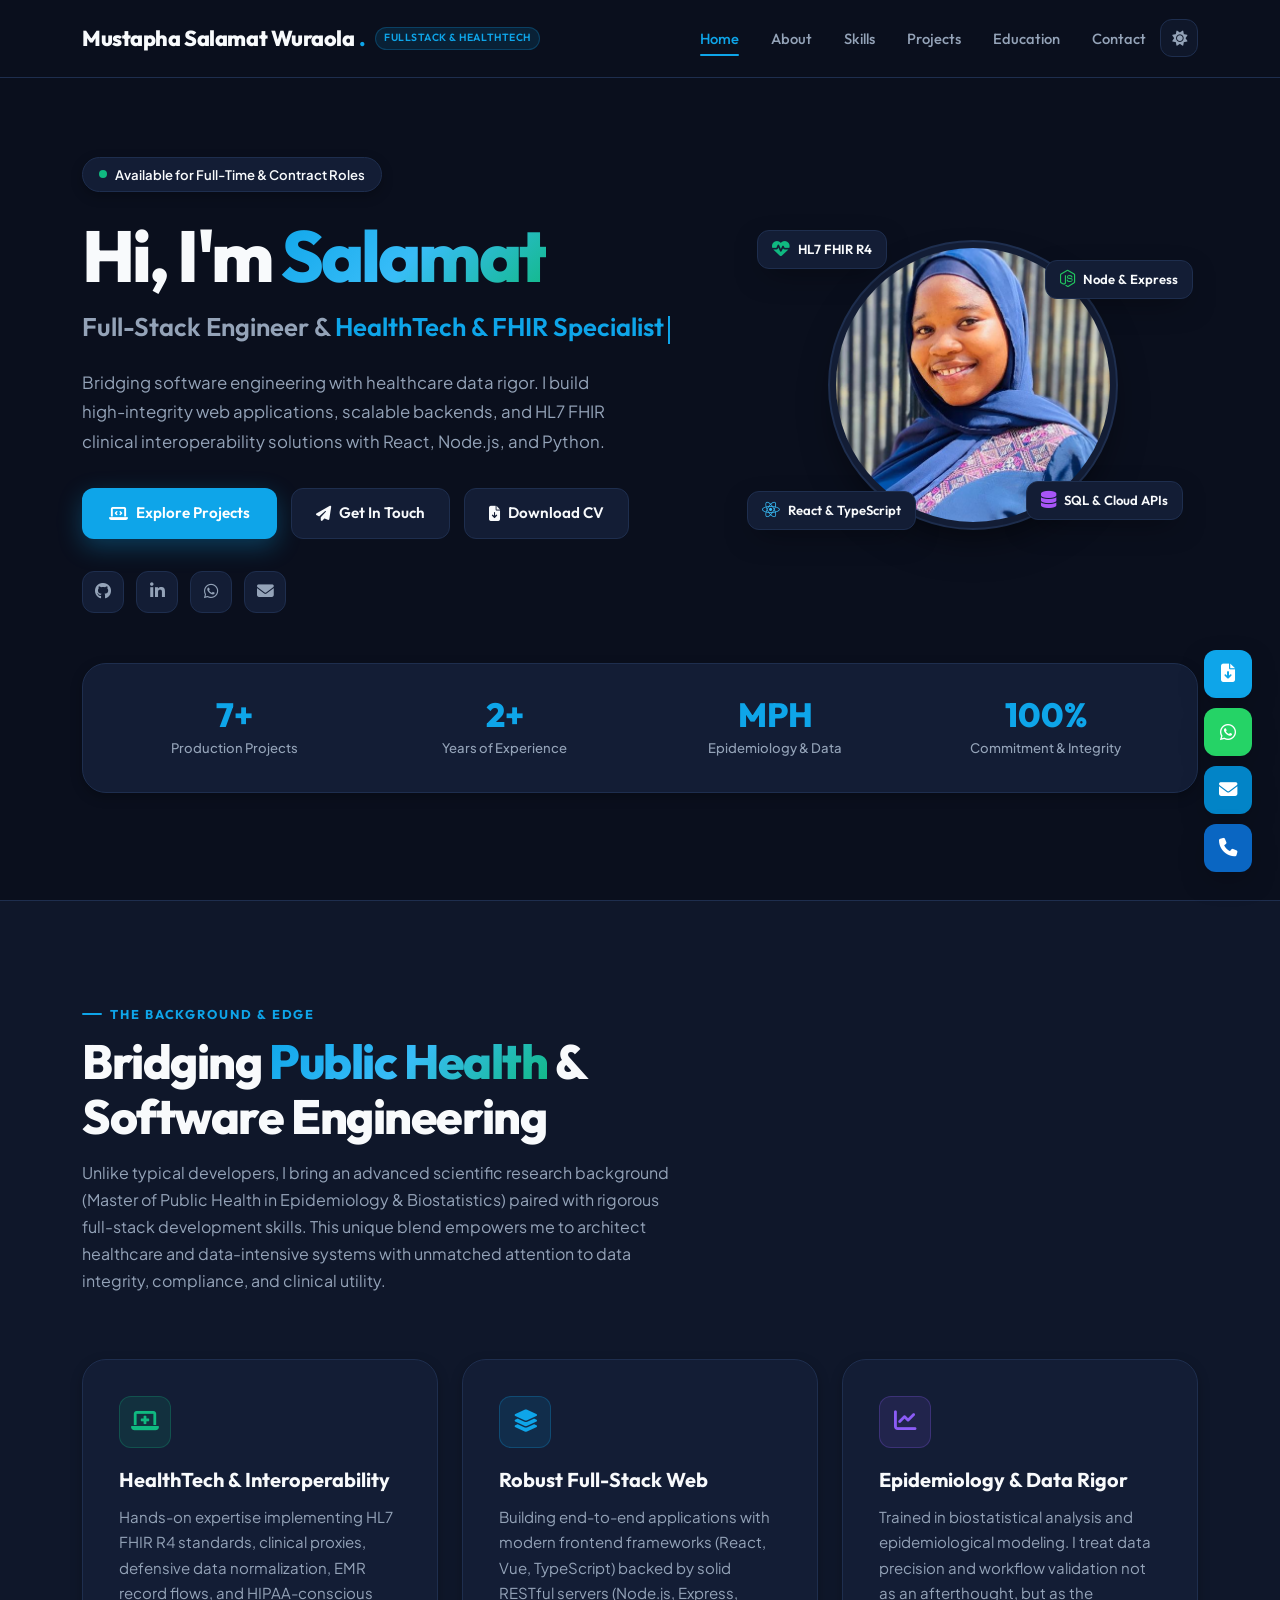
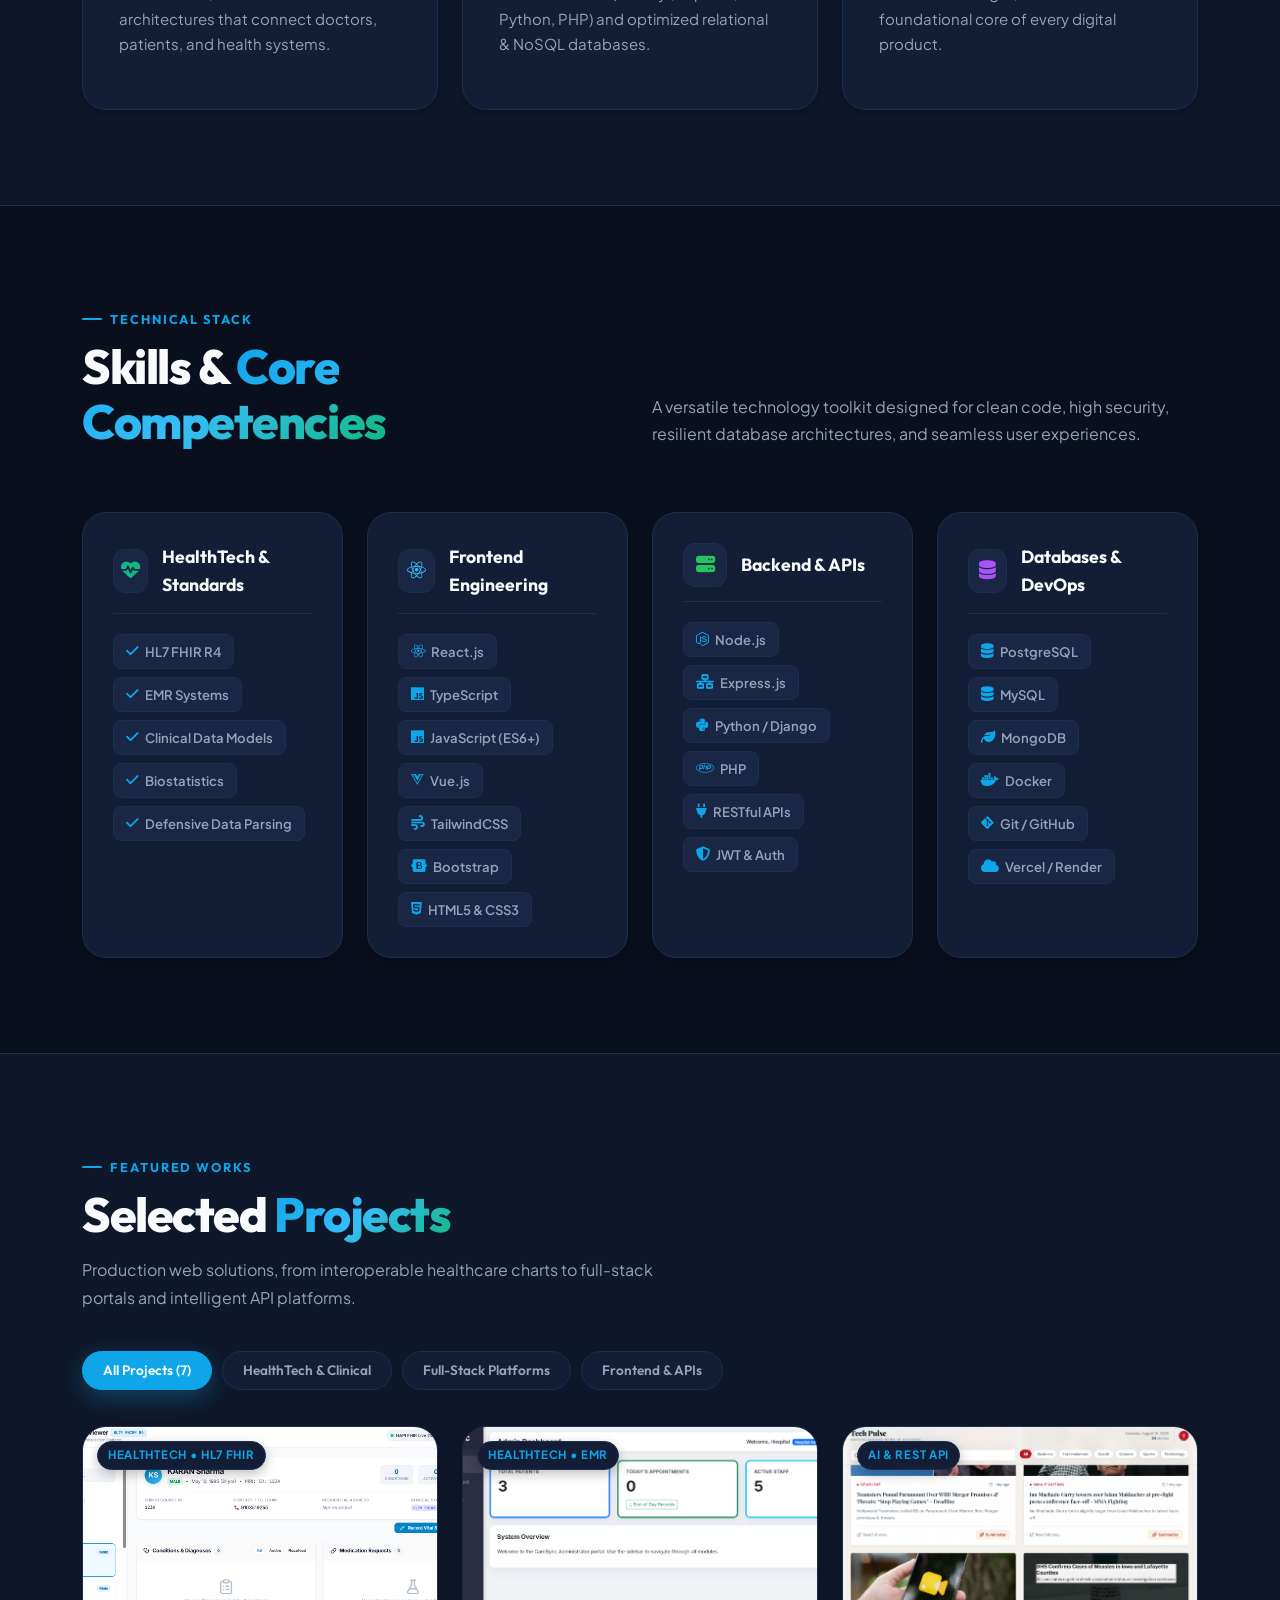
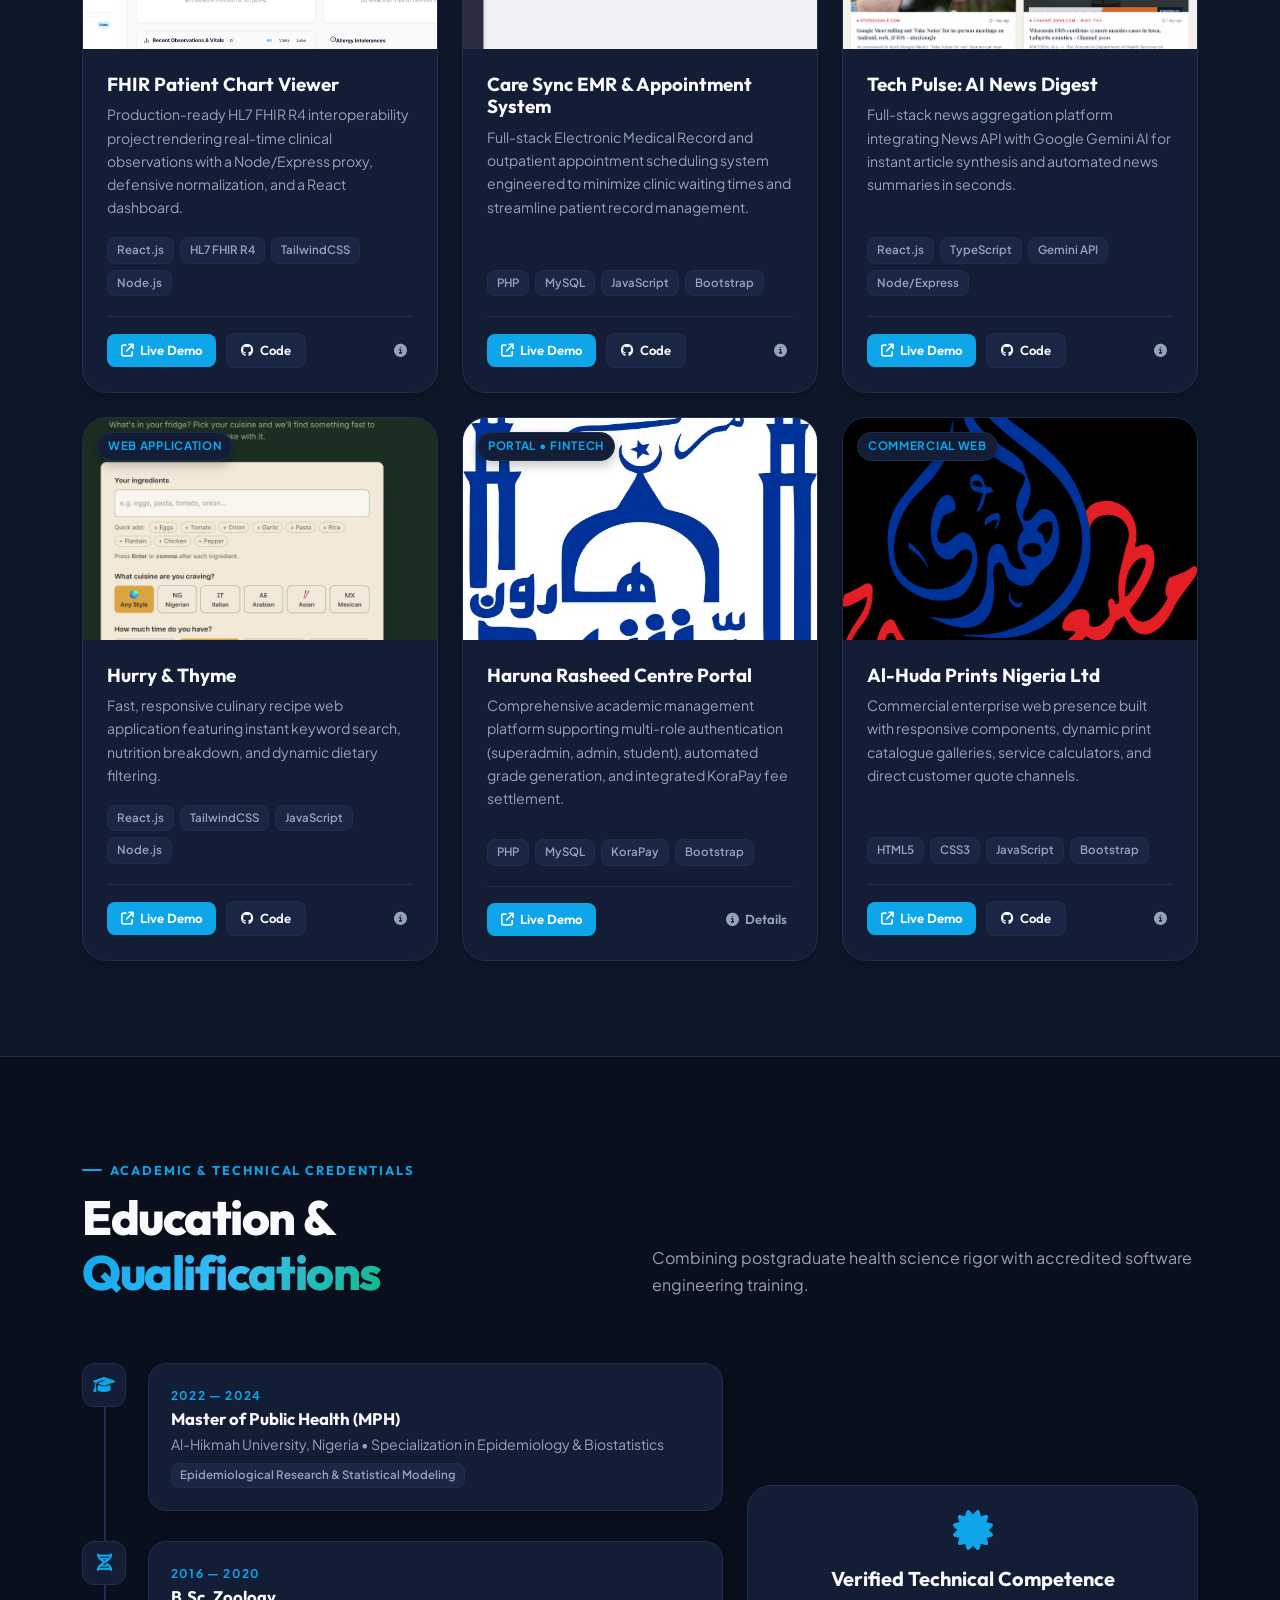
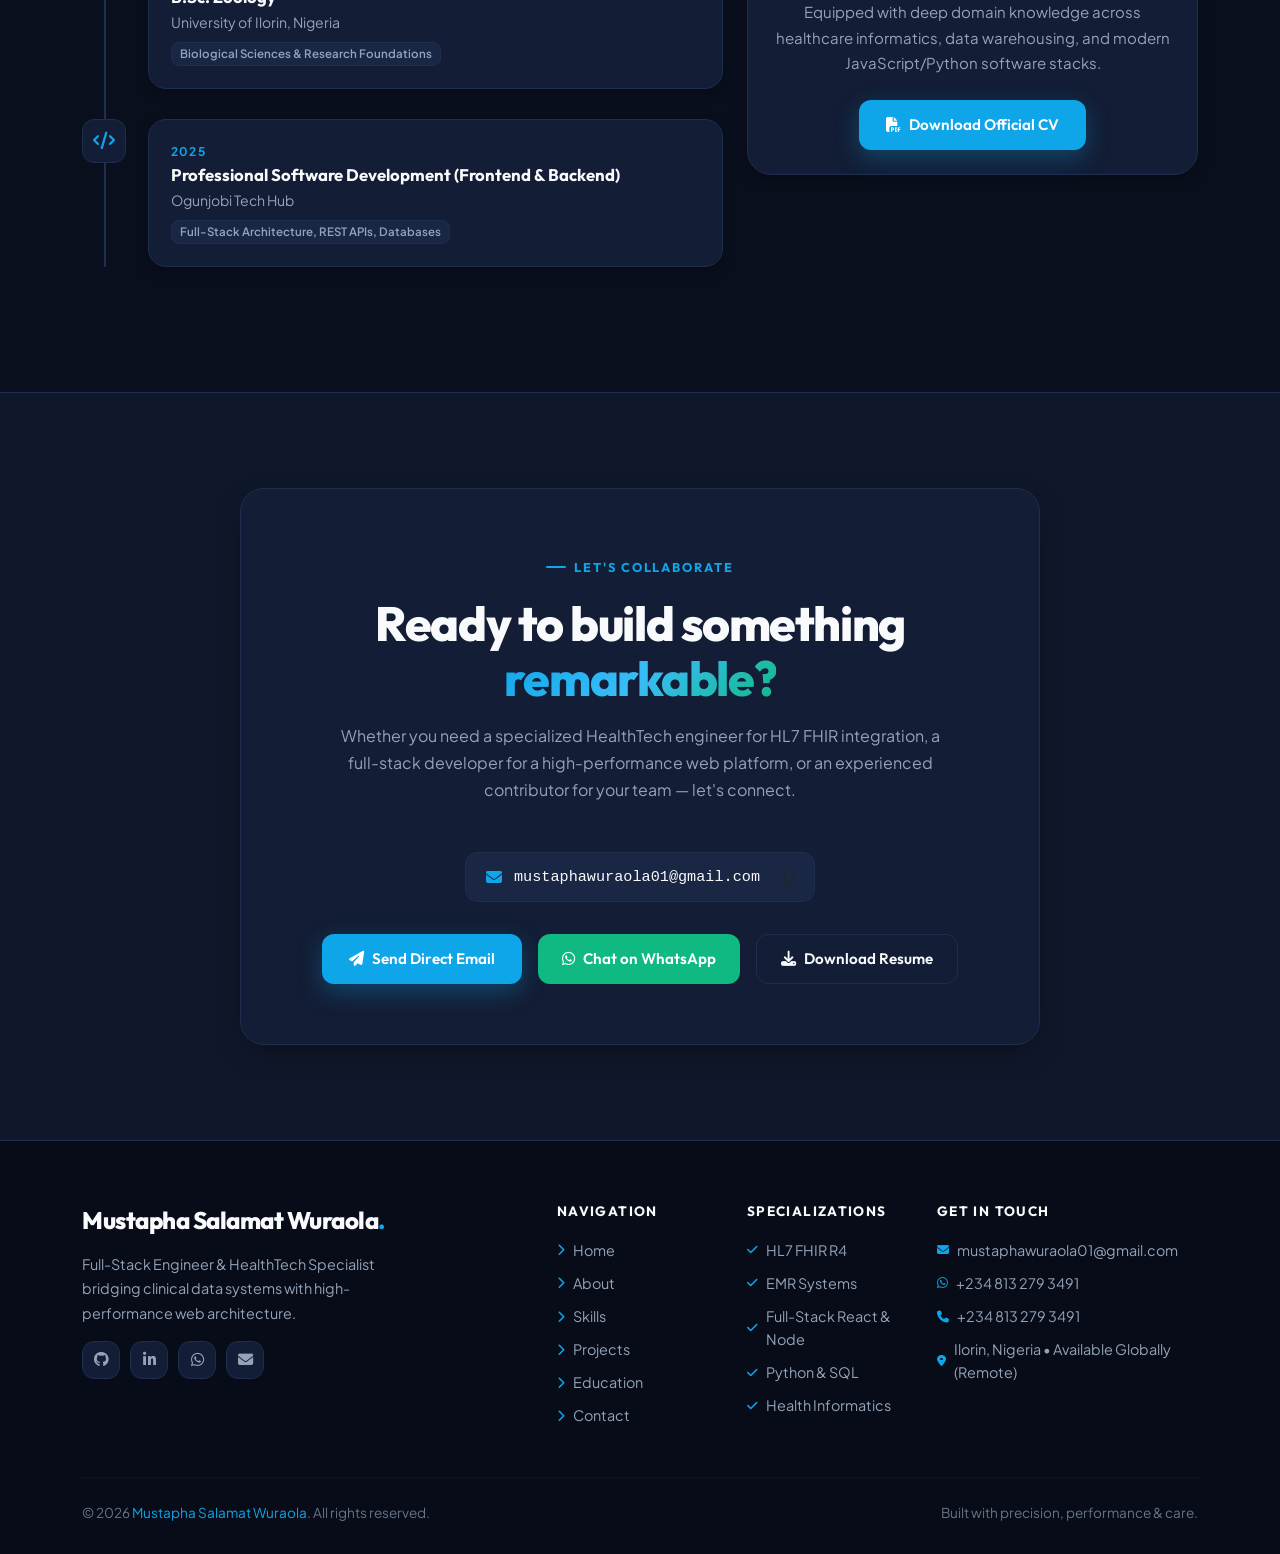
==== commit e6700a90: "Add files via upload" ====
--- a/index.html
+++ b/index.html
@@ -9,16 +9,49 @@
 <head>
   <meta charset="UTF-8" />
   <meta name="viewport" content="width=device-width, initial-scale=1.0" />
-  <title>Mustapha Salamat Wuraola — Full-Stack Engineer & HealthTech Specialist</title>
-  <meta name="description" content="Portfolio of Mustapha Salamat Wuraola — Full-Stack Engineer specializing in React, Node.js, Python, and HL7 FHIR clinical interoperability." />
-  
+  <title>Mustapha Salamat Wuraola - Full-Stack Engineer & HealthTech Specialist</title>
+  <meta name="description"
+    content="Portfolio of Mustapha Salamat Wuraola — Full-Stack Engineer specializing in React, Node.js, Python, and HL7 FHIR clinical interoperability." />
+
+  <!-- Google Search Console Verification -->
+  <meta name="google-site-verification" content="0fe2b8717ff399cc" />
+
+  <!-- SEO Meta Tags -->
+  <meta name="author" content="Mustapha Salamat Wuraola" />
+  <meta name="keywords" content="Mustapha Salamat Wuraola, Full-Stack Engineer, HealthTech, React, Node.js, Python, HL7 FHIR, clinical interoperability, software engineer, software developer, portfolio, Nigeria" />
+  <meta name="robots" content="index, follow" />
+  <meta name="theme-color" content="#0f172a" />
+  <link rel="canonical" href="https://salamatmw.vercel.app/" />
+
+  <!-- Open Graph / Facebook -->
+  <meta property="og:type" content="website" />
+  <meta property="og:url" content="https://salamatmw.vercel.app/" />
+  <meta property="og:title" content="Mustapha Salamat Wuraola — Full-Stack Engineer & HealthTech Specialist" />
+  <meta property="og:description" content="Portfolio of Mustapha Salamat Wuraola — Full-Stack Engineer specializing in React, Node.js, Python, and HL7 FHIR clinical interoperability." />
+  <meta property="og:image" content="https://salamatmw.vercel.app/Salamat.jpeg" />
+  <meta property="og:image:alt" content="Mustapha Salamat Wuraola" />
+  <meta property="og:site_name" content="Mustapha Salamat Wuraola Portfolio" />
+  <meta property="og:locale" content="en_US" />
+
+  <!-- Twitter Card -->
+  <meta name="twitter:card" content="summary_large_image" />
+  <meta name="twitter:url" content="https://salamatmw.vercel.app/" />
+  <meta name="twitter:title" content="Mustapha Salamat Wuraola — Full-Stack Engineer & HealthTech Specialist" />
+  <meta name="twitter:description" content="Portfolio of Mustapha Salamat Wuraola — Full-Stack Engineer specializing in React, Node.js, Python, and HL7 FHIR clinical interoperability." />
+  <meta name="twitter:image" content="https://salamatmw.vercel.app/Salamat.jpeg" />
+  <meta name="twitter:image:alt" content="Mustapha Salamat Wuraola" />
+  <meta name="twitter:creator" content="@salaa_mah" />
+
   <!-- Fonts -->
   <link rel="preconnect" href="https://fonts.googleapis.com">
   <link rel="preconnect" href="https://fonts.gstatic.com" crossorigin>
-  <link href="https://fonts.googleapis.com/css2?family=Outfit:wght@300;400;500;600;700;800;900&family=Plus+Jakarta+Sans:wght@400;500;600;700&display=swap" rel="stylesheet" />
-  
-  <link rel="icon" href="Salamat.jpeg" />
+  <link
+    href="https://fonts.googleapis.com/css2?family=Outfit:wght@300;400;500;600;700;800;900&family=Plus+Jakarta+Sans:wght@400;500;600;700&display=swap"
+    rel="stylesheet" />
+
+  <link rel="icon" href="Salamat.jpeg" alt="Mustapha Salamat Wuraola" />
   <link href="https://cdnjs.cloudflare.com/ajax/libs/font-awesome/6.5.0/css/all.min.css" rel="stylesheet" />
+  <script src="https://unpkg.com/lucide@latest/dist/umd/lucide.min.js"></script>
   <link href="bootstrap.min.css" rel="stylesheet" />
   <script src="bootstrap.bundle.min.js"></script>
   <link rel="stylesheet" type="text/css" href="styles.css" />
@@ -29,7 +62,7 @@
   <nav class="navbar navbar-expand-lg" id="mainNav">
     <div class="container">
       <a class="navbar-brand" href="#hero">
-        Salamat M W<span class="dot">.</span>
+        Mustapha Salamat Wuraola<span class="dot">.</span>
         <span class="badge-tag">FullStack & HealthTech</span>
       </a>
 
@@ -37,7 +70,8 @@
         <button class="theme-toggle" id="darkModeToggle" aria-label="Toggle theme" title="Toggle dark/light theme">
           <i class="fas fa-sun" id="themeIcon"></i>
         </button>
-        <button class="navbar-toggler" type="button" data-bs-toggle="collapse" data-bs-target="#navMenu" aria-label="Toggle navigation">
+        <button class="navbar-toggler" type="button" data-bs-toggle="collapse" data-bs-target="#navMenu"
+          aria-label="Toggle navigation">
           <i class="fas fa-bars"></i>
         </button>
       </div>
@@ -74,7 +108,8 @@
           </div>
 
           <p class="hero-desc">
-            Bridging software engineering with healthcare data rigor. I build high-integrity web applications, scalable backends, and HL7 FHIR clinical interoperability solutions with React, Node.js, and Python.
+            Bridging software engineering with healthcare data rigor. I build high-integrity web applications, scalable
+            backends, and HL7 FHIR clinical interoperability solutions with React, Node.js, and Python.
           </p>
 
           <div class="hero-actions">
@@ -90,13 +125,16 @@
           </div>
 
           <div class="hero-socials">
-            <a href="https://github.com/salamatwuraola" class="hero-social-btn" title="GitHub" target="_blank" rel="noopener">
+            <a href="https://github.com/salamatwuraola" class="hero-social-btn" title="GitHub" target="_blank"
+              rel="noopener">
               <i class="fab fa-github"></i>
             </a>
-            <a href="https://www.linkedin.com/in/salamat-wuraola-mustapha-bsc-mph-maiph-a750a91ba/" class="hero-social-btn" title="LinkedIn" target="_blank" rel="noopener">
+            <a href="https://www.linkedin.com/in/salamat-wuraola-mustapha-bsc-mph-maiph-a750a91ba/"
+              class="hero-social-btn" title="LinkedIn" target="_blank" rel="noopener">
               <i class="fab fa-linkedin-in"></i>
             </a>
-            <a href="https://wa.me/2348132793491" class="hero-social-btn" title="WhatsApp" target="_blank" rel="noopener">
+            <a href="https://wa.me/2348132793491" class="hero-social-btn" title="WhatsApp" target="_blank"
+              rel="noopener">
               <i class="fab fa-whatsapp"></i>
             </a>
             <a href="mailto:mustaphawuraola01@gmail.com" class="hero-social-btn" title="Email Salamat">
@@ -174,7 +212,10 @@
             Bridging <span class="gradient-text">Public Health</span> & Software Engineering
           </h2>
           <p class="section-desc">
-            Unlike typical developers, I bring an advanced scientific research background (Master of Public Health in Epidemiology & Biostatistics) paired with rigorous full-stack development skills. This unique blend empowers me to architect healthcare and data-intensive systems with unmatched attention to data integrity, compliance, and clinical utility.
+            Unlike typical developers, I bring an advanced scientific research background (Master of Public Health in
+            Epidemiology & Biostatistics) paired with rigorous full-stack development skills. This unique blend empowers
+            me to architect healthcare and data-intensive systems with unmatched attention to data integrity,
+            compliance, and clinical utility.
           </p>
         </div>
       </div>
@@ -187,7 +228,8 @@
             </div>
             <h3 class="about-title">HealthTech & Interoperability</h3>
             <p class="about-text">
-              Hands-on expertise implementing HL7 FHIR R4 standards, clinical proxies, defensive data normalization, EMR record flows, and HIPAA-conscious architectures that connect doctors, patients, and health systems.
+              Hands-on expertise implementing HL7 FHIR R4 standards, clinical proxies, defensive data normalization, EMR
+              record flows, and HIPAA-conscious architectures that connect doctors, patients, and health systems.
             </p>
           </div>
         </div>
@@ -199,7 +241,8 @@
             </div>
             <h3 class="about-title">Robust Full-Stack Web</h3>
             <p class="about-text">
-              Building end-to-end applications with modern frontend frameworks (React, Vue, TypeScript) backed by solid RESTful servers (Node.js, Express, Python, PHP) and optimized relational & NoSQL databases.
+              Building end-to-end applications with modern frontend frameworks (React, Vue, TypeScript) backed by solid
+              RESTful servers (Node.js, Express, Python, PHP) and optimized relational & NoSQL databases.
             </p>
           </div>
         </div>
@@ -211,7 +254,8 @@
             </div>
             <h3 class="about-title">Epidemiology & Data Rigor</h3>
             <p class="about-text">
-              Trained in biostatistical analysis and epidemiological modeling. I treat data precision and workflow validation not as an afterthought, but as the foundational core of every digital product.
+              Trained in biostatistical analysis and epidemiological modeling. I treat data precision and workflow
+              validation not as an afterthought, but as the foundational core of every digital product.
             </p>
           </div>
         </div>
@@ -229,7 +273,8 @@
         </div>
         <div class="col-lg-6 d-flex align-items-end reveal">
           <p class="section-desc">
-            A versatile technology toolkit designed for clean code, high security, resilient database architectures, and seamless user experiences.
+            A versatile technology toolkit designed for clean code, high security, resilient database architectures, and
+            seamless user experiences.
           </p>
         </div>
       </div>
@@ -318,7 +363,8 @@
           <div class="section-label">Featured Works</div>
           <h2 class="section-title">Selected <span class="gradient-text">Projects</span></h2>
           <p class="section-desc">
-            Production web solutions, from interoperable healthcare charts to full-stack portals and intelligent API platforms.
+            Production web solutions, from interoperable healthcare charts to full-stack portals and intelligent API
+            platforms.
           </p>
         </div>
       </div>
@@ -344,7 +390,8 @@
             <div class="project-body">
               <h3 class="project-title" onclick="openModal(6)">FHIR Patient Chart Viewer</h3>
               <p class="project-desc">
-                Production-ready HL7 FHIR R4 interoperability project rendering real-time clinical observations with a Node/Express proxy, defensive normalization, and a React dashboard.
+                Production-ready HL7 FHIR R4 interoperability project rendering real-time clinical observations with a
+                Node/Express proxy, defensive normalization, and a React dashboard.
               </p>
               <div class="project-tech-pills">
                 <span class="tech-tag">React.js</span>
@@ -356,7 +403,8 @@
                 <a href="https://fhir-p71r.onrender.com/" target="_blank" rel="noopener" class="project-btn-link live">
                   <i class="fas fa-arrow-up-right-from-square"></i> Live Demo
                 </a>
-                <a href="https://github.com/salamatwuraola/FHIR" target="_blank" rel="noopener" class="project-btn-link code">
+                <a href="https://github.com/salamatwuraola/FHIR" target="_blank" rel="noopener"
+                  class="project-btn-link code">
                   <i class="fab fa-github"></i> Code
                 </a>
                 <button onclick="openModal(6)" class="project-btn-link modal-btn" title="View Case Study">
@@ -378,7 +426,8 @@
             <div class="project-body">
               <h3 class="project-title" onclick="openModal(4)">Care Sync EMR & Appointment System</h3>
               <p class="project-desc">
-                Full-stack Electronic Medical Record and outpatient appointment scheduling system engineered to minimize clinic waiting times and streamline patient record management.
+                Full-stack Electronic Medical Record and outpatient appointment scheduling system engineered to minimize
+                clinic waiting times and streamline patient record management.
               </p>
               <div class="project-tech-pills">
                 <span class="tech-tag">PHP</span>
@@ -387,10 +436,12 @@
                 <span class="tech-tag">Bootstrap</span>
               </div>
               <div class="project-actions">
-                <a href="https://caresync.free.je/login.php" target="_blank" rel="noopener" class="project-btn-link live">
+                <a href="https://caresync.free.je/login.php" target="_blank" rel="noopener"
+                  class="project-btn-link live">
                   <i class="fas fa-arrow-up-right-from-square"></i> Live Demo
                 </a>
-                <a href="https://github.com/salamatwuraola/CareSync" target="_blank" rel="noopener" class="project-btn-link code">
+                <a href="https://github.com/salamatwuraola/CareSync" target="_blank" rel="noopener"
+                  class="project-btn-link code">
                   <i class="fab fa-github"></i> Code
                 </a>
                 <button onclick="openModal(4)" class="project-btn-link modal-btn" title="View Case Study">
@@ -412,7 +463,8 @@
             <div class="project-body">
               <h3 class="project-title" onclick="openModal(3)">Tech Pulse: AI News Digest</h3>
               <p class="project-desc">
-                Full-stack news aggregation platform integrating News API with Google Gemini AI for instant article synthesis and automated news summaries in seconds.
+                Full-stack news aggregation platform integrating News API with Google Gemini AI for instant article
+                synthesis and automated news summaries in seconds.
               </p>
               <div class="project-tech-pills">
                 <span class="tech-tag">React.js</span>
@@ -421,10 +473,12 @@
                 <span class="tech-tag">Node/Express</span>
               </div>
               <div class="project-actions">
-                <a href="https://tech-pulse-news-one.vercel.app/" target="_blank" rel="noopener" class="project-btn-link live">
+                <a href="https://tech-pulse-news-one.vercel.app/" target="_blank" rel="noopener"
+                  class="project-btn-link live">
                   <i class="fas fa-arrow-up-right-from-square"></i> Live Demo
                 </a>
-                <a href="https://github.com/salamatwuraola/Tech-Pulse" target="_blank" rel="noopener" class="project-btn-link code">
+                <a href="https://github.com/salamatwuraola/Tech-Pulse" target="_blank" rel="noopener"
+                  class="project-btn-link code">
                   <i class="fab fa-github"></i> Code
                 </a>
                 <button onclick="openModal(3)" class="project-btn-link modal-btn" title="View Case Study">
@@ -446,7 +500,8 @@
             <div class="project-body">
               <h3 class="project-title" onclick="openModal(5)">Hurry & Thyme</h3>
               <p class="project-desc">
-                Fast, responsive culinary recipe web application featuring instant keyword search, nutrition breakdown, and dynamic dietary filtering.
+                Fast, responsive culinary recipe web application featuring instant keyword search, nutrition breakdown,
+                and dynamic dietary filtering.
               </p>
               <div class="project-tech-pills">
                 <span class="tech-tag">React.js</span>
@@ -455,10 +510,12 @@
                 <span class="tech-tag">Node.js</span>
               </div>
               <div class="project-actions">
-                <a href="https://hurry-and-thyme.onrender.com/" target="_blank" rel="noopener" class="project-btn-link live">
+                <a href="https://hurry-and-thyme.onrender.com/" target="_blank" rel="noopener"
+                  class="project-btn-link live">
                   <i class="fas fa-arrow-up-right-from-square"></i> Live Demo
                 </a>
-                <a href="https://github.com/salamatwuraola/hurry-and-thyme" target="_blank" rel="noopener" class="project-btn-link code">
+                <a href="https://github.com/salamatwuraola/hurry-and-thyme" target="_blank" rel="noopener"
+                  class="project-btn-link code">
                   <i class="fab fa-github"></i> Code
                 </a>
                 <button onclick="openModal(5)" class="project-btn-link modal-btn" title="View Case Study">
@@ -480,7 +537,8 @@
             <div class="project-body">
               <h3 class="project-title" onclick="openModal(2)">Haruna Rasheed Centre Portal</h3>
               <p class="project-desc">
-                Comprehensive academic management platform supporting multi-role authentication (superadmin, admin, student), automated grade generation, and integrated KoraPay fee settlement.
+                Comprehensive academic management platform supporting multi-role authentication (superadmin, admin,
+                student), automated grade generation, and integrated KoraPay fee settlement.
               </p>
               <div class="project-tech-pills">
                 <span class="tech-tag">PHP</span>
@@ -511,7 +569,8 @@
             <div class="project-body">
               <h3 class="project-title" onclick="openModal(0)">Al-Huda Prints Nigeria Ltd</h3>
               <p class="project-desc">
-                Commercial enterprise web presence built with responsive components, dynamic print catalogue galleries, service calculators, and direct customer quote channels.
+                Commercial enterprise web presence built with responsive components, dynamic print catalogue galleries,
+                service calculators, and direct customer quote channels.
               </p>
               <div class="project-tech-pills">
                 <span class="tech-tag">HTML5</span>
@@ -520,10 +579,12 @@
                 <span class="tech-tag">Bootstrap</span>
               </div>
               <div class="project-actions">
-                <a href="https://al-huda-prints.vercel.app/" target="_blank" rel="noopener" class="project-btn-link live">
+                <a href="https://al-huda-prints.vercel.app/" target="_blank" rel="noopener"
+                  class="project-btn-link live">
                   <i class="fas fa-arrow-up-right-from-square"></i> Live Demo
                 </a>
-                <a href="https://github.com/salamatwuraola/Al-Huda-Prints" target="_blank" rel="noopener" class="project-btn-link code">
+                <a href="https://github.com/salamatwuraola/Al-Huda-Prints" target="_blank" rel="noopener"
+                  class="project-btn-link code">
                   <i class="fab fa-github"></i> Code
                 </a>
                 <button onclick="openModal(0)" class="project-btn-link modal-btn" title="View Case Study">
@@ -538,18 +599,63 @@
     </div>
   </section>
 
-  <!-- ── PROJECT DETAILS MODAL (SOLID SURFACES) ── -->
+  <!-- ── PROJECT DETAILS MODAL (CASE STUDY) ── -->
   <div class="project-modal-backdrop" id="projectModal" onclick="closeModalOnBackdrop(event)">
     <div class="project-modal" id="projectModalInner">
       <button class="modal-close" onclick="closeModal()" aria-label="Close modal">
-        <i class="fas fa-times"></i>
+        <i data-lucide="x" style="width:16px;height:16px;"></i>
       </button>
+
+      <!-- Featured Image -->
       <img class="modal-featured-img" id="modalImg" src="" alt="Project Preview" />
+
       <div class="modal-body-content">
+        <!-- Tag + Title -->
         <div class="modal-project-tag" id="modalTag"></div>
         <h2 class="modal-title-text" id="modalTitle"></h2>
-        <p class="modal-summary" id="modalSummary"></p>
+
+        <!-- Meta: Role + Duration -->
+        <div class="modal-meta" id="modalMeta"></div>
+
+        <!-- The Challenge -->
+        <div class="case-section" id="modalProblemBlock">
+          <div class="case-section-label"><i data-lucide="alert-triangle" style="width:13px;height:13px;"></i> The
+            Challenge</div>
+          <p id="modalProblem"></p>
+        </div>
+
+        <!-- The Solution -->
+        <div class="case-section" id="modalSolutionBlock">
+          <div class="case-section-label"><i data-lucide="lightbulb" style="width:13px;height:13px;"></i> The Solution
+          </div>
+          <p id="modalSolution"></p>
+        </div>
+
+        <!-- Key Features -->
+        <div class="case-section" id="modalFeaturesBlock">
+          <div class="case-section-label"><i data-lucide="list-checks" style="width:13px;height:13px;"></i> Key Features
+          </div>
+          <ul class="case-features-list" id="modalFeatures"></ul>
+        </div>
+
+        <!-- Impact & Results -->
+        <div class="case-section" id="modalImpactBlock">
+          <div class="case-section-label"><i data-lucide="trending-up" style="width:13px;height:13px;"></i> Impact &amp;
+            Results</div>
+          <div class="case-impact-grid" id="modalImpact"></div>
+        </div>
+
+        <!-- Challenges Overcome -->
+        <div class="case-section" id="modalChallengesBlock">
+          <div class="case-section-label"><i data-lucide="wrench" style="width:13px;height:13px;"></i> Technical
+            Challenges</div>
+          <p id="modalChallenges"></p>
+        </div>
+
+        <!-- Tech Stack -->
         <div class="project-tech-pills mt-3" id="modalTech"></div>
+
+        <!-- Action Links -->
         <div class="modal-links" id="modalLinks"></div>
       </div>
     </div>
@@ -579,7 +685,8 @@
               <div class="edu-card">
                 <div class="edu-year">2022 — 2024</div>
                 <h3 class="edu-degree">Master of Public Health (MPH)</h3>
-                <div class="edu-school">Al-Hikmah University, Nigeria • Specialization in Epidemiology & Biostatistics</div>
+                <div class="edu-school">Al-Hikmah University, Nigeria • Specialization in Epidemiology & Biostatistics
+                </div>
                 <div class="edu-badge-tag">Epidemiological Research & Statistical Modeling</div>
               </div>
             </div>
@@ -616,7 +723,8 @@
             </div>
             <h3 class="about-title mb-2">Verified Technical Competence</h3>
             <p class="about-text mb-4">
-              Equipped with deep domain knowledge across healthcare informatics, data warehousing, and modern JavaScript/Python software stacks.
+              Equipped with deep domain knowledge across healthcare informatics, data warehousing, and modern
+              JavaScript/Python software stacks.
             </p>
             <div class="d-flex justify-content-center gap-3">
               <a href="Salamat's_CV.pdf" class="btn-primary-custom" download>
@@ -638,7 +746,8 @@
           Ready to build something <span class="gradient-text">remarkable?</span>
         </h2>
         <p class="section-desc mx-auto mb-4">
-          Whether you need a specialized HealthTech engineer for HL7 FHIR integration, a full-stack developer for a high-performance web platform, or an experienced contributor for your team — let's connect.
+          Whether you need a specialized HealthTech engineer for HL7 FHIR integration, a full-stack developer for a
+          high-performance web platform, or an experienced contributor for your team — let's connect.
         </p>
 
         <!-- One-Click Copy Email Box -->
@@ -674,7 +783,8 @@
     </div>
     <div class="float-row">
       <div class="float-label">WhatsApp</div>
-      <a href="https://wa.me/2348132793491" class="float-btn wa" title="Chat on WhatsApp" target="_blank" rel="noopener">
+      <a href="https://wa.me/2348132793491" class="float-btn wa" title="Chat on WhatsApp" target="_blank"
+        rel="noopener">
         <i class="fab fa-whatsapp"></i>
       </a>
     </div>
@@ -701,12 +811,16 @@
             Mustapha Salamat Wuraola<span>.</span>
           </div>
           <p class="footer-desc">
-            Full-Stack Engineer & HealthTech Specialist bridging clinical data systems with high-performance web architecture.
+            Full-Stack Engineer & HealthTech Specialist bridging clinical data systems with high-performance web
+            architecture.
           </p>
           <div class="footer-social">
-            <a href="https://github.com/salamatwuraola" target="_blank" rel="noopener" title="GitHub"><i class="fab fa-github"></i></a>
-            <a href="https://www.linkedin.com/in/salamat-wuraola-mustapha-bsc-mph-maiph-a750a91ba/" target="_blank" rel="noopener" title="LinkedIn"><i class="fab fa-linkedin-in"></i></a>
-            <a href="https://wa.me/2348132793491" target="_blank" rel="noopener" title="WhatsApp"><i class="fab fa-whatsapp"></i></a>
+            <a href="https://github.com/salamatwuraola" target="_blank" rel="noopener" title="GitHub"><i
+                class="fab fa-github"></i></a>
+            <a href="https://www.linkedin.com/in/salamat-wuraola-mustapha-bsc-mph-maiph-a750a91ba/" target="_blank"
+              rel="noopener" title="LinkedIn"><i class="fab fa-linkedin-in"></i></a>
+            <a href="https://wa.me/2348132793491" target="_blank" rel="noopener" title="WhatsApp"><i
+                class="fab fa-whatsapp"></i></a>
             <a href="mailto:mustaphawuraola01@gmail.com" title="Email"><i class="fas fa-envelope"></i></a>
           </div>
         </div>
@@ -762,4 +876,5 @@
 
   <script src="main.js"></script>
 </body>
+
 </html>
--- a/styles.css
+++ b/styles.css
@@ -1005,8 +1005,8 @@
     border: 1px solid var(--border);
     border-radius: var(--radius-xl);
     width: 100%;
-    max-width: 720px;
-    max-height: 90vh;
+    max-width: 780px;
+    max-height: 92vh;
     overflow-y: auto;
     position: relative;
     box-shadow: 0 25px 60px rgba(0, 0, 0, 0.6);
@@ -1090,6 +1090,118 @@
     margin-top: 24px;
     padding-top: 20px;
     border-top: 1px solid var(--border);
+}
+
+/* ── CASE STUDY: META ROW ── */
+.modal-meta {
+    display: flex;
+    flex-wrap: wrap;
+    gap: 10px;
+    margin-bottom: 22px;
+}
+.modal-meta-badge {
+    display: inline-flex;
+    align-items: center;
+    gap: 6px;
+    background: var(--bg-surface);
+    border: 1px solid var(--border);
+    color: var(--text-secondary);
+    font-size: 0.78rem;
+    font-weight: 600;
+    padding: 5px 14px;
+    border-radius: var(--radius-full);
+}
+.modal-meta-badge i {
+    color: var(--accent);
+    font-size: 0.73rem;
+}
+
+/* ── CASE STUDY: SECTION BLOCKS ── */
+.case-section {
+    margin-bottom: 14px;
+    padding: 16px 18px 16px 22px;
+    background: var(--bg-surface);
+    border: 1px solid var(--border);
+    border-left: 3px solid var(--accent);
+    border-radius: var(--radius-lg);
+}
+.case-section-label {
+    font-size: 0.71rem;
+    font-weight: 800;
+    text-transform: uppercase;
+    letter-spacing: 0.1em;
+    color: var(--accent);
+    margin-bottom: 8px;
+    display: flex;
+    align-items: center;
+    gap: 6px;
+}
+.case-section p {
+    color: var(--text-secondary);
+    line-height: 1.8;
+    font-size: 0.94rem;
+    margin: 0;
+}
+
+/* ── CASE STUDY: FEATURES LIST ── */
+.case-features-list {
+    list-style: none;
+    padding: 0;
+    margin: 0;
+    display: flex;
+    flex-direction: column;
+    gap: 7px;
+}
+.case-features-list li {
+    display: flex;
+    align-items: flex-start;
+    gap: 9px;
+    color: var(--text-secondary);
+    font-size: 0.93rem;
+    line-height: 1.6;
+}
+.feat-check {
+    width: 17px;
+    height: 17px;
+    min-width: 17px;
+    border-radius: 50%;
+    background: var(--accent-subtle);
+    border: 1px solid var(--accent-glow);
+    display: inline-flex;
+    align-items: center;
+    justify-content: center;
+    margin-top: 2px;
+    color: var(--accent);
+    font-size: 0.58rem;
+}
+
+/* ── CASE STUDY: IMPACT METRICS GRID ── */
+.case-impact-grid {
+    display: grid;
+    grid-template-columns: repeat(auto-fit, minmax(120px, 1fr));
+    gap: 10px;
+    margin-top: 6px;
+}
+.case-impact-item {
+    background: var(--bg-card);
+    border: 1px solid var(--border);
+    border-radius: var(--radius-md);
+    padding: 13px 10px;
+    text-align: center;
+}
+.case-impact-value {
+    font-family: var(--font-head);
+    font-size: 1.45rem;
+    font-weight: 800;
+    color: var(--accent);
+    line-height: 1.2;
+    margin-bottom: 3px;
+}
+.case-impact-label {
+    font-size: 0.7rem;
+    color: var(--text-muted);
+    font-weight: 500;
+    line-height: 1.4;
 }
 
 /* ── EDUCATION & CREDENTIALS ── */
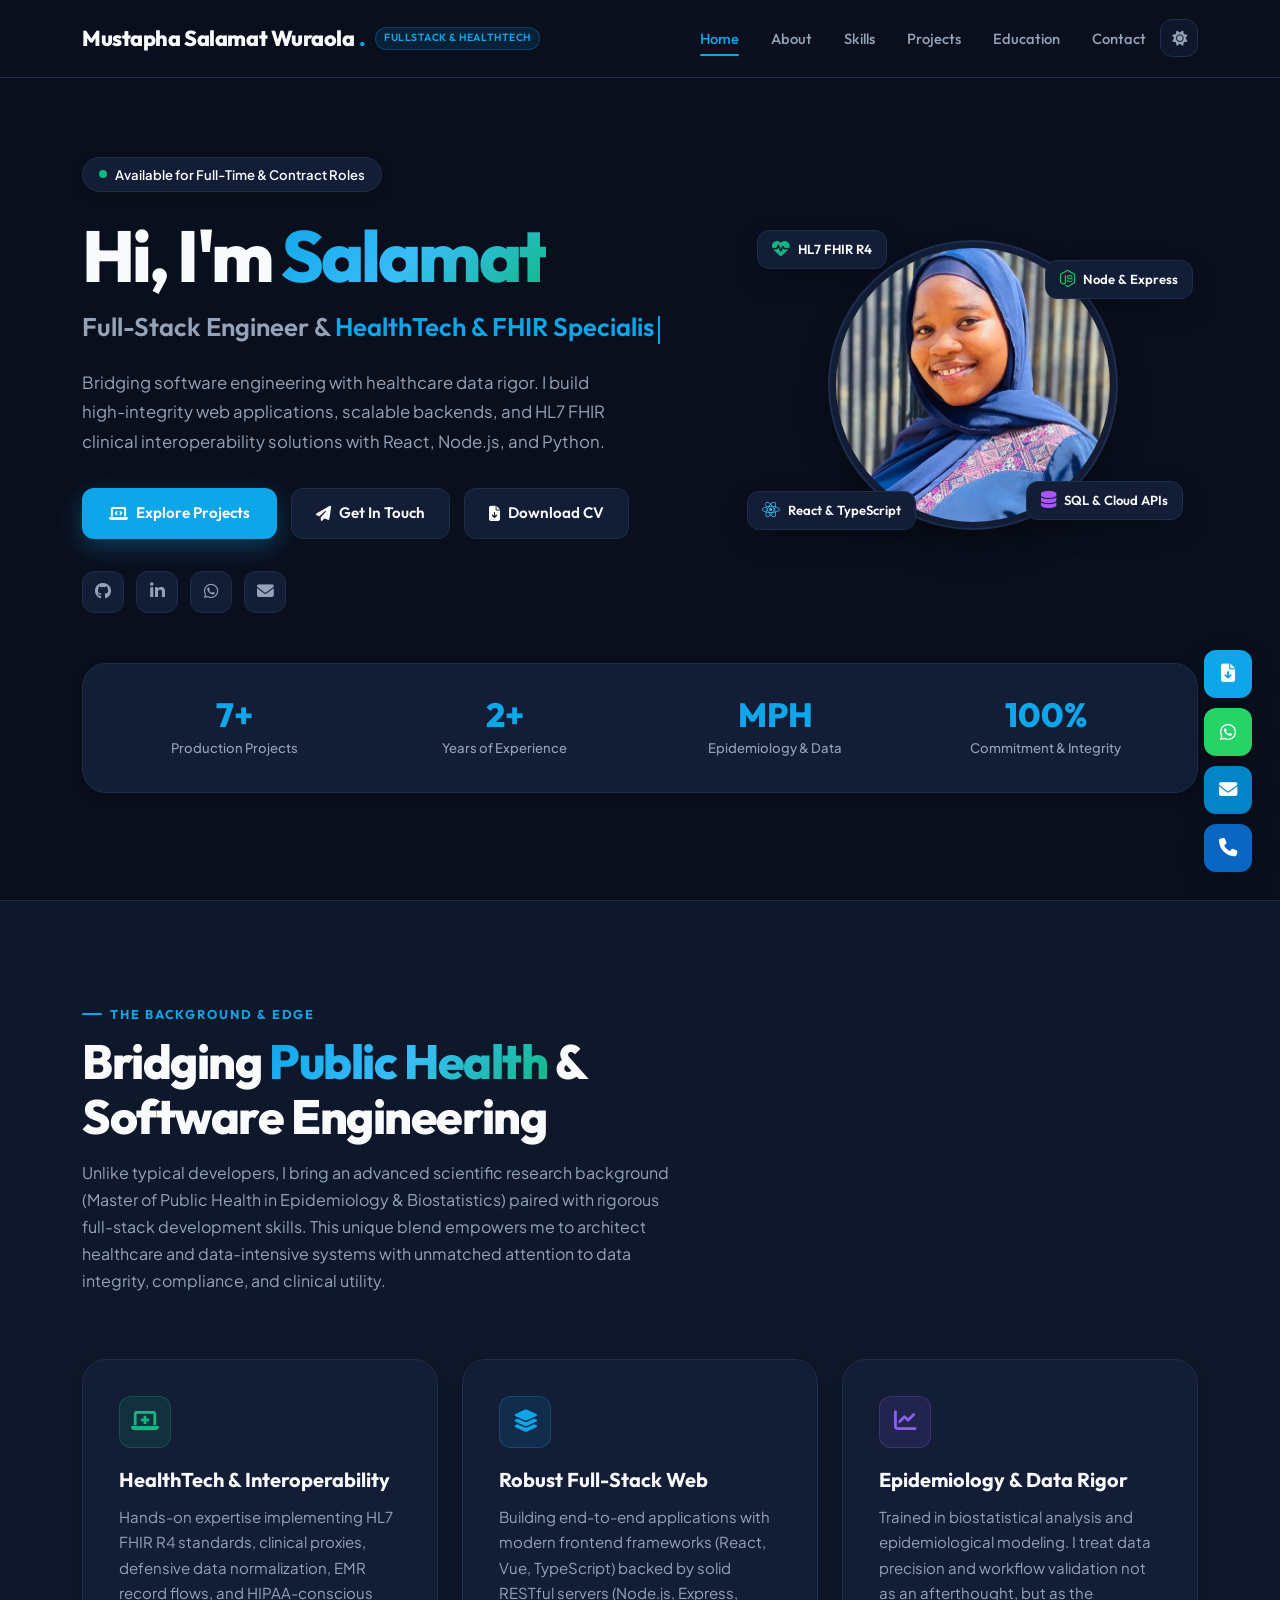
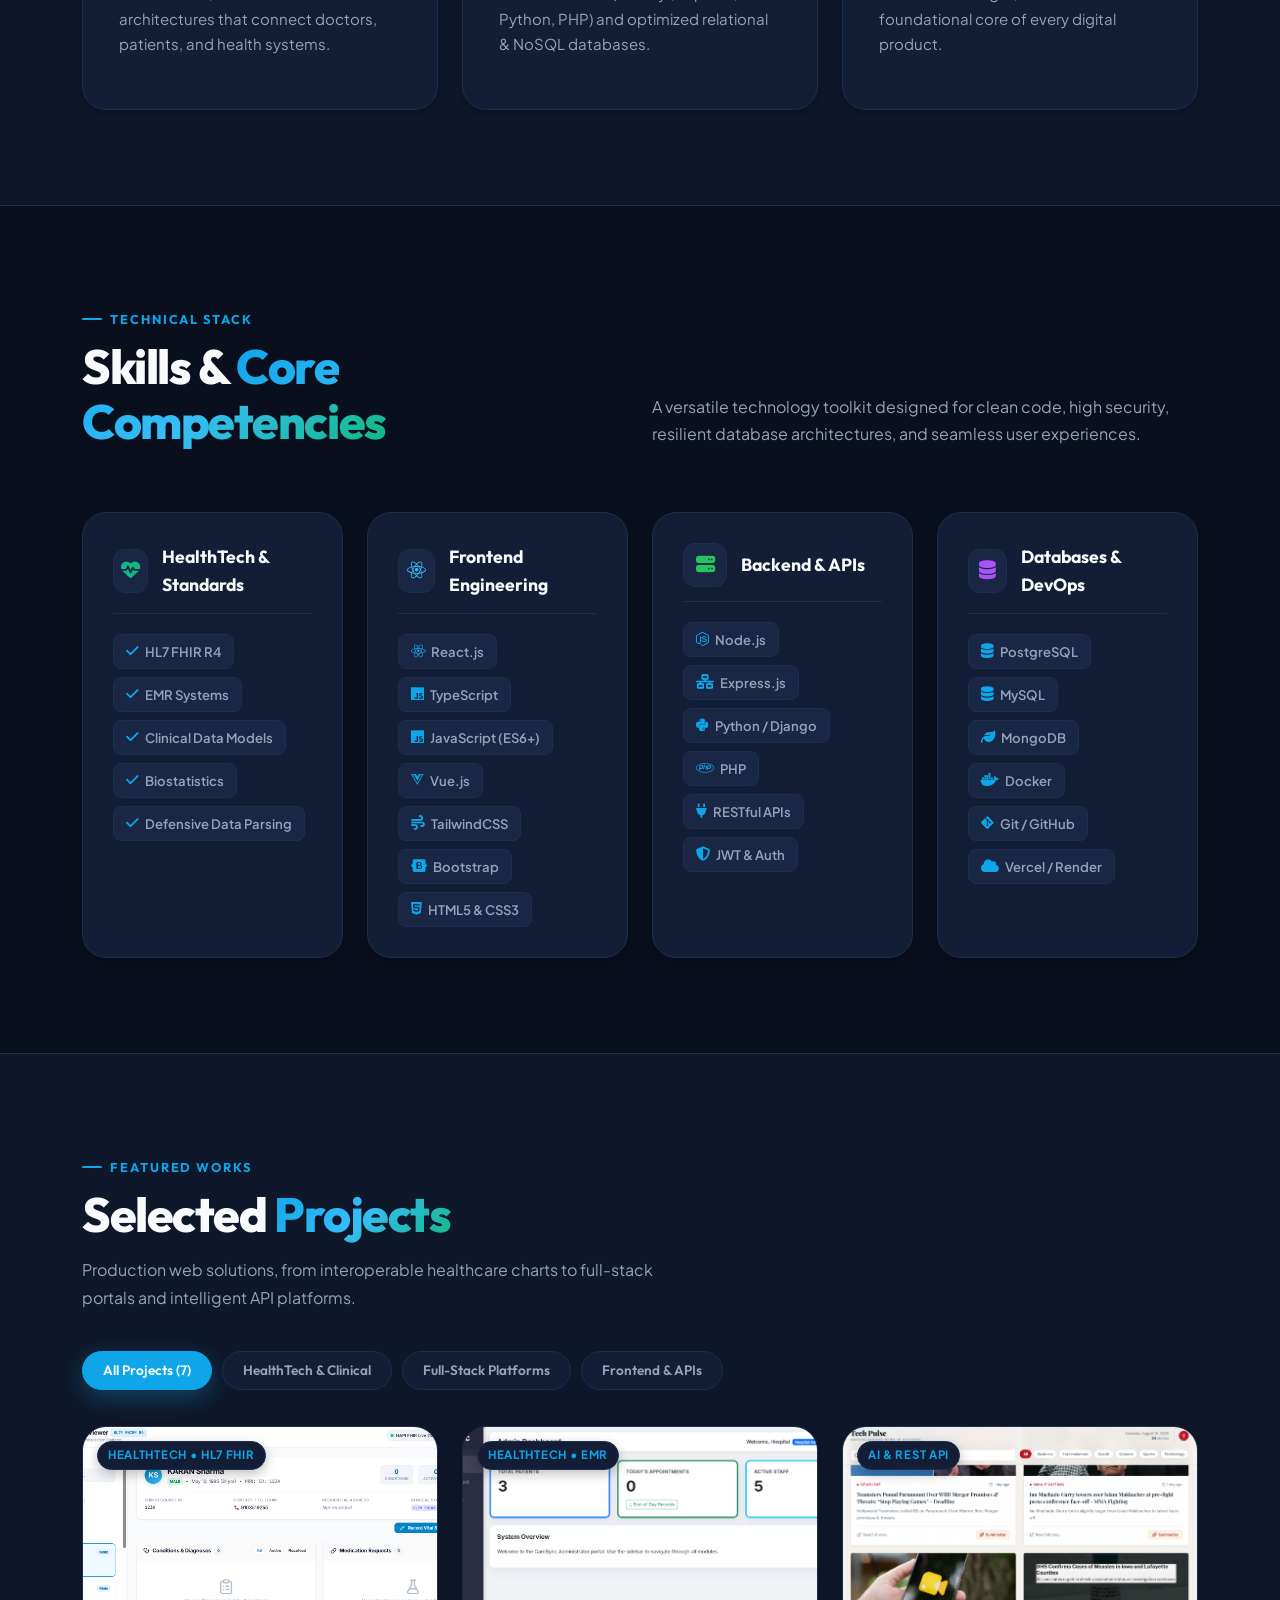
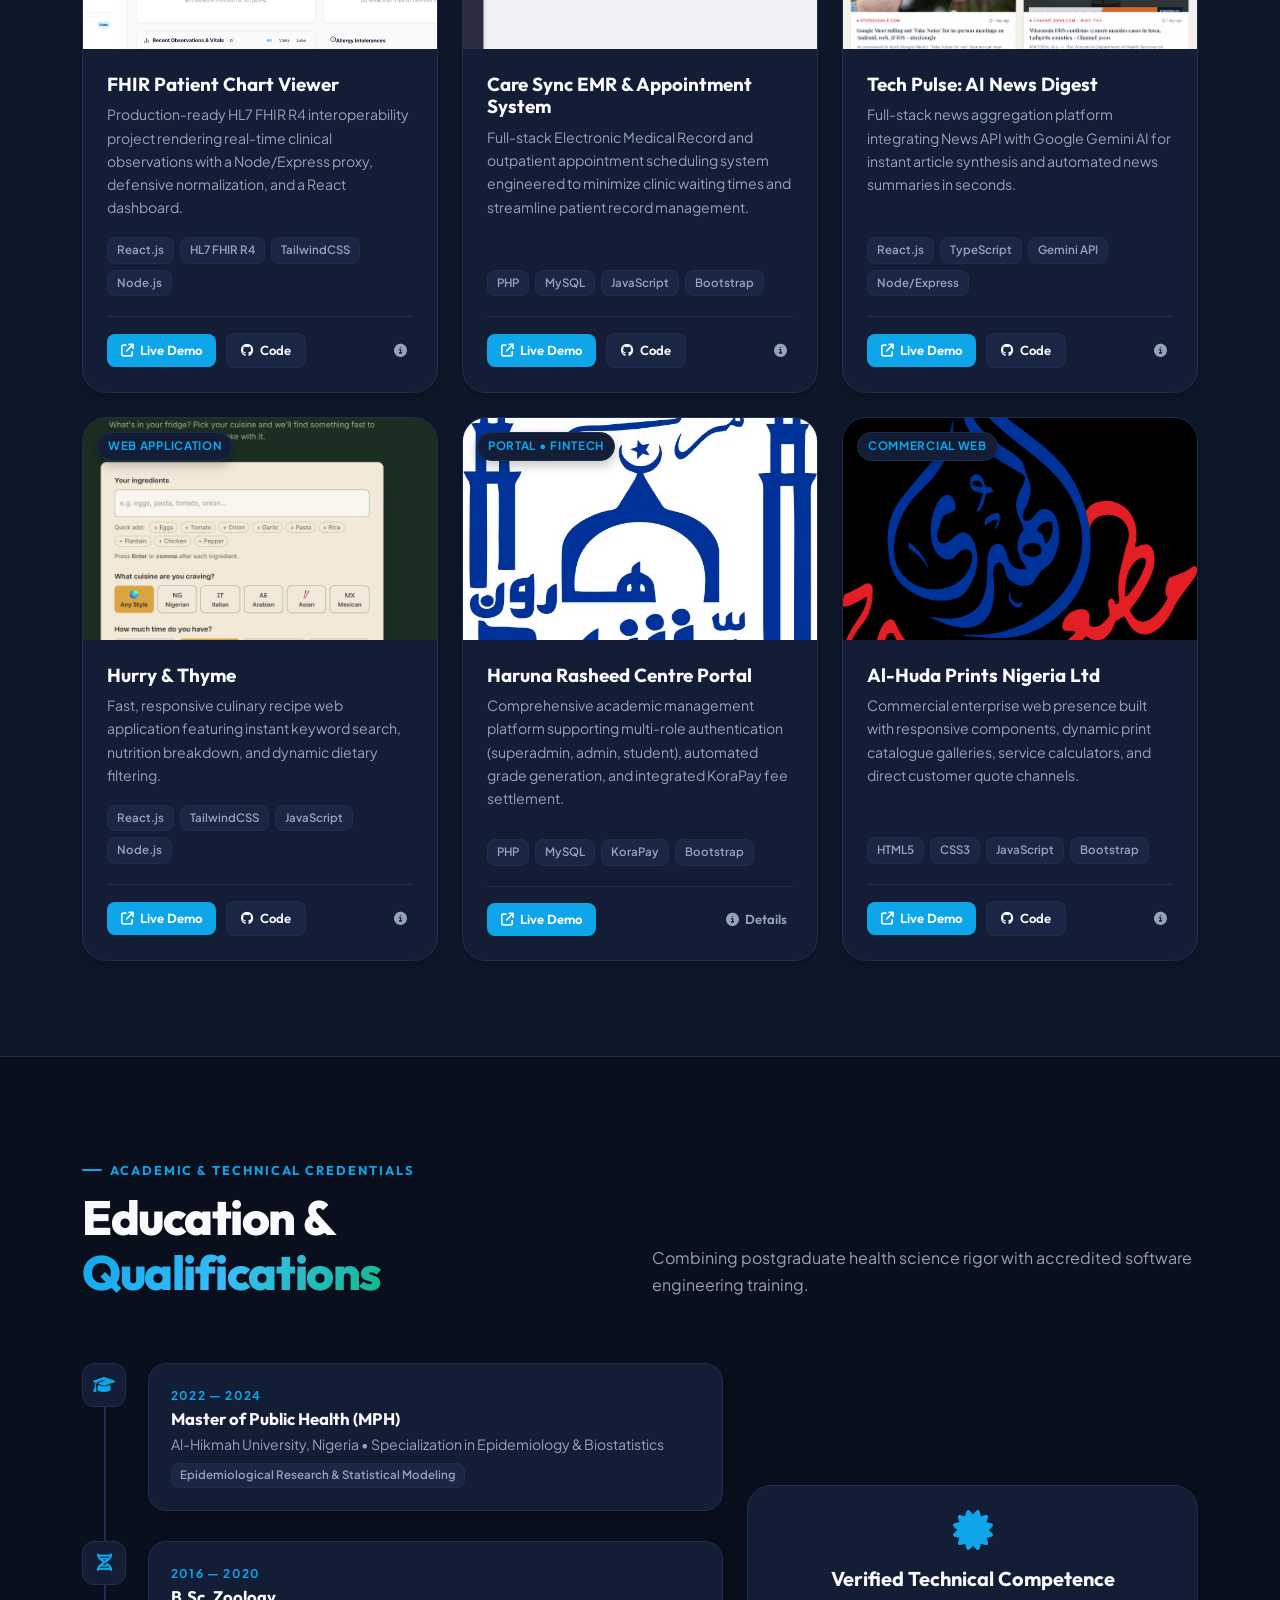
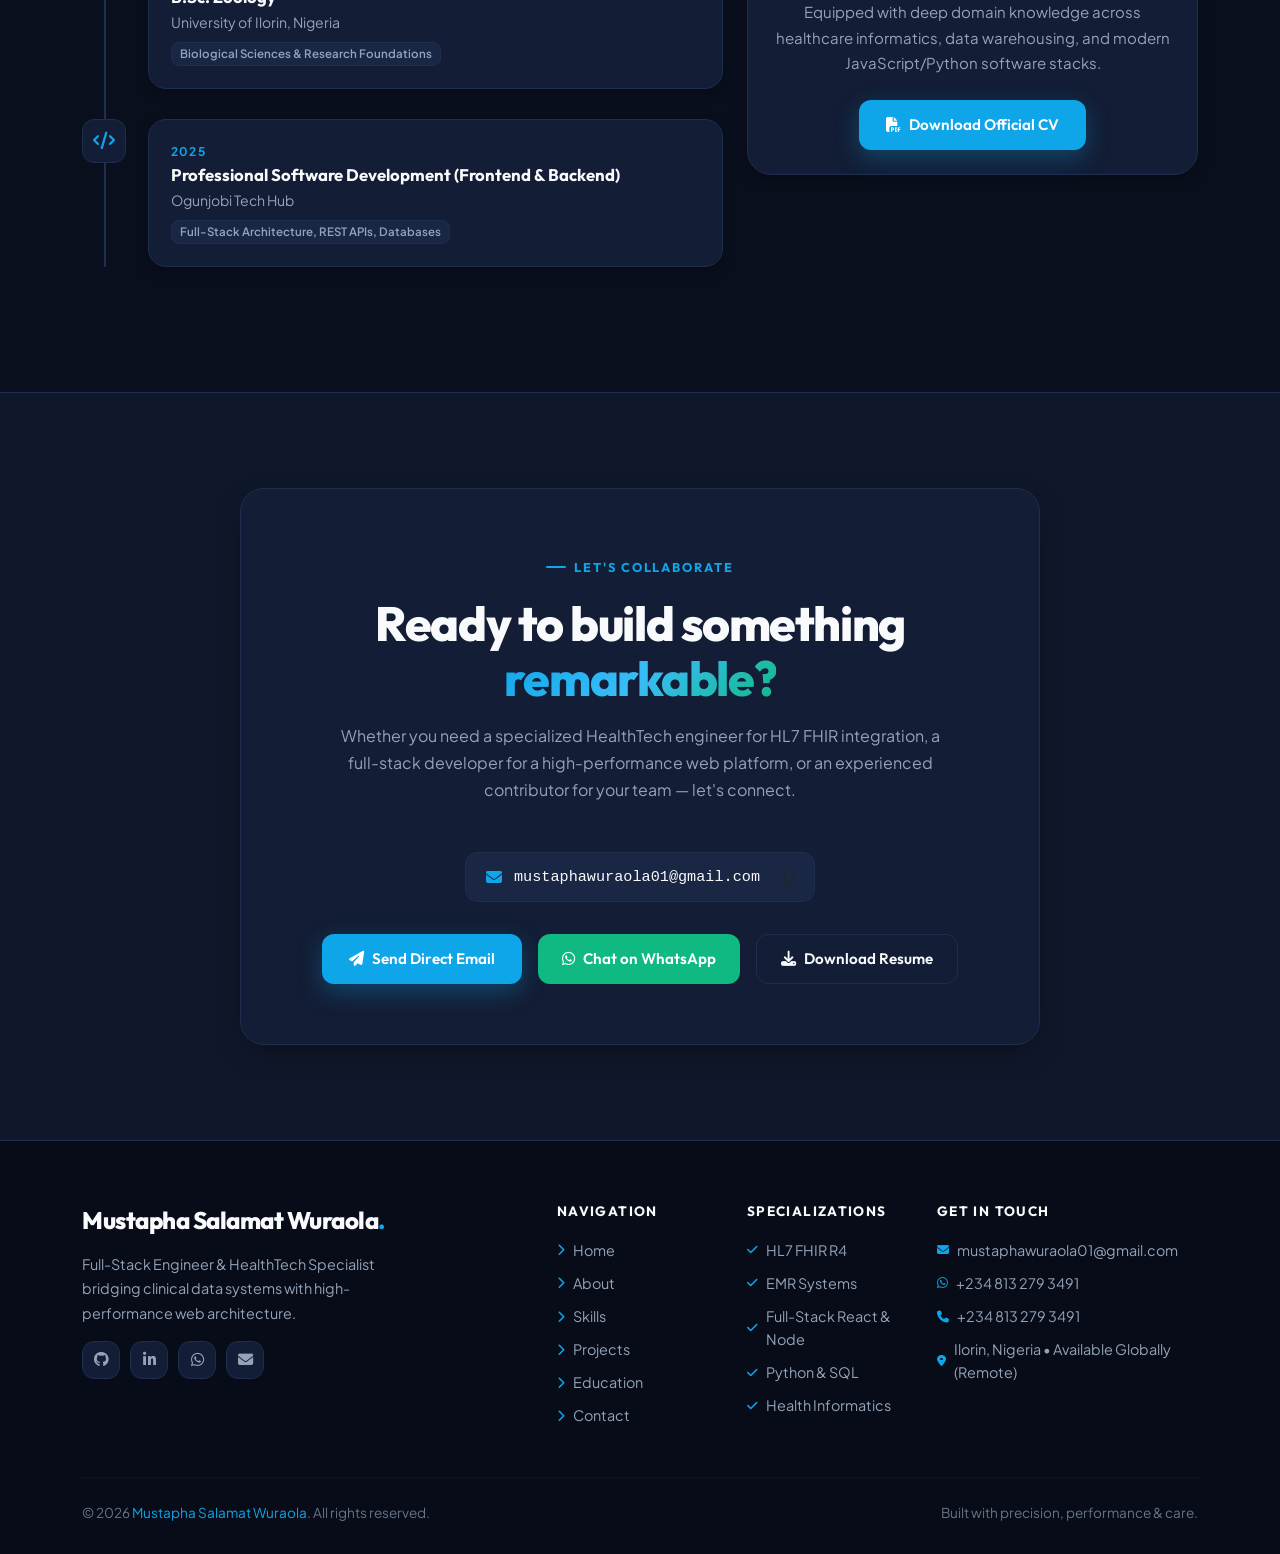
==== commit 7ee418e4: "Add files via upload" ====
--- a/index.html
+++ b/index.html
@@ -14,11 +14,12 @@
     content="Portfolio of Mustapha Salamat Wuraola — Full-Stack Engineer specializing in React, Node.js, Python, and HL7 FHIR clinical interoperability." />
 
   <!-- Google Search Console Verification -->
-  <meta name="google-site-verification" content="0fe2b8717ff399cc" />
+  <meta name="google-site-verification" content="google-site-verification=0fe2b8717ff399cc" />
 
   <!-- SEO Meta Tags -->
   <meta name="author" content="Mustapha Salamat Wuraola" />
-  <meta name="keywords" content="Mustapha Salamat Wuraola, Full-Stack Engineer, HealthTech, React, Node.js, Python, HL7 FHIR, clinical interoperability, software engineer, software developer, portfolio, Nigeria" />
+  <meta name="keywords"
+    content="Mustapha Salamat Wuraola, Full-Stack Engineer, HealthTech, React, Node.js, Python, HL7 FHIR, clinical interoperability, software engineer, software developer, portfolio, Nigeria" />
   <meta name="robots" content="index, follow" />
   <meta name="theme-color" content="#0f172a" />
   <link rel="canonical" href="https://salamatmw.vercel.app/" />
@@ -27,7 +28,8 @@
   <meta property="og:type" content="website" />
   <meta property="og:url" content="https://salamatmw.vercel.app/" />
   <meta property="og:title" content="Mustapha Salamat Wuraola — Full-Stack Engineer & HealthTech Specialist" />
-  <meta property="og:description" content="Portfolio of Mustapha Salamat Wuraola — Full-Stack Engineer specializing in React, Node.js, Python, and HL7 FHIR clinical interoperability." />
+  <meta property="og:description"
+    content="Portfolio of Mustapha Salamat Wuraola — Full-Stack Engineer specializing in React, Node.js, Python, and HL7 FHIR clinical interoperability." />
   <meta property="og:image" content="https://salamatmw.vercel.app/Salamat.jpeg" />
   <meta property="og:image:alt" content="Mustapha Salamat Wuraola" />
   <meta property="og:site_name" content="Mustapha Salamat Wuraola Portfolio" />
@@ -37,7 +39,8 @@
   <meta name="twitter:card" content="summary_large_image" />
   <meta name="twitter:url" content="https://salamatmw.vercel.app/" />
   <meta name="twitter:title" content="Mustapha Salamat Wuraola — Full-Stack Engineer & HealthTech Specialist" />
-  <meta name="twitter:description" content="Portfolio of Mustapha Salamat Wuraola — Full-Stack Engineer specializing in React, Node.js, Python, and HL7 FHIR clinical interoperability." />
+  <meta name="twitter:description"
+    content="Portfolio of Mustapha Salamat Wuraola — Full-Stack Engineer specializing in React, Node.js, Python, and HL7 FHIR clinical interoperability." />
   <meta name="twitter:image" content="https://salamatmw.vercel.app/Salamat.jpeg" />
   <meta name="twitter:image:alt" content="Mustapha Salamat Wuraola" />
   <meta name="twitter:creator" content="@salaa_mah" />
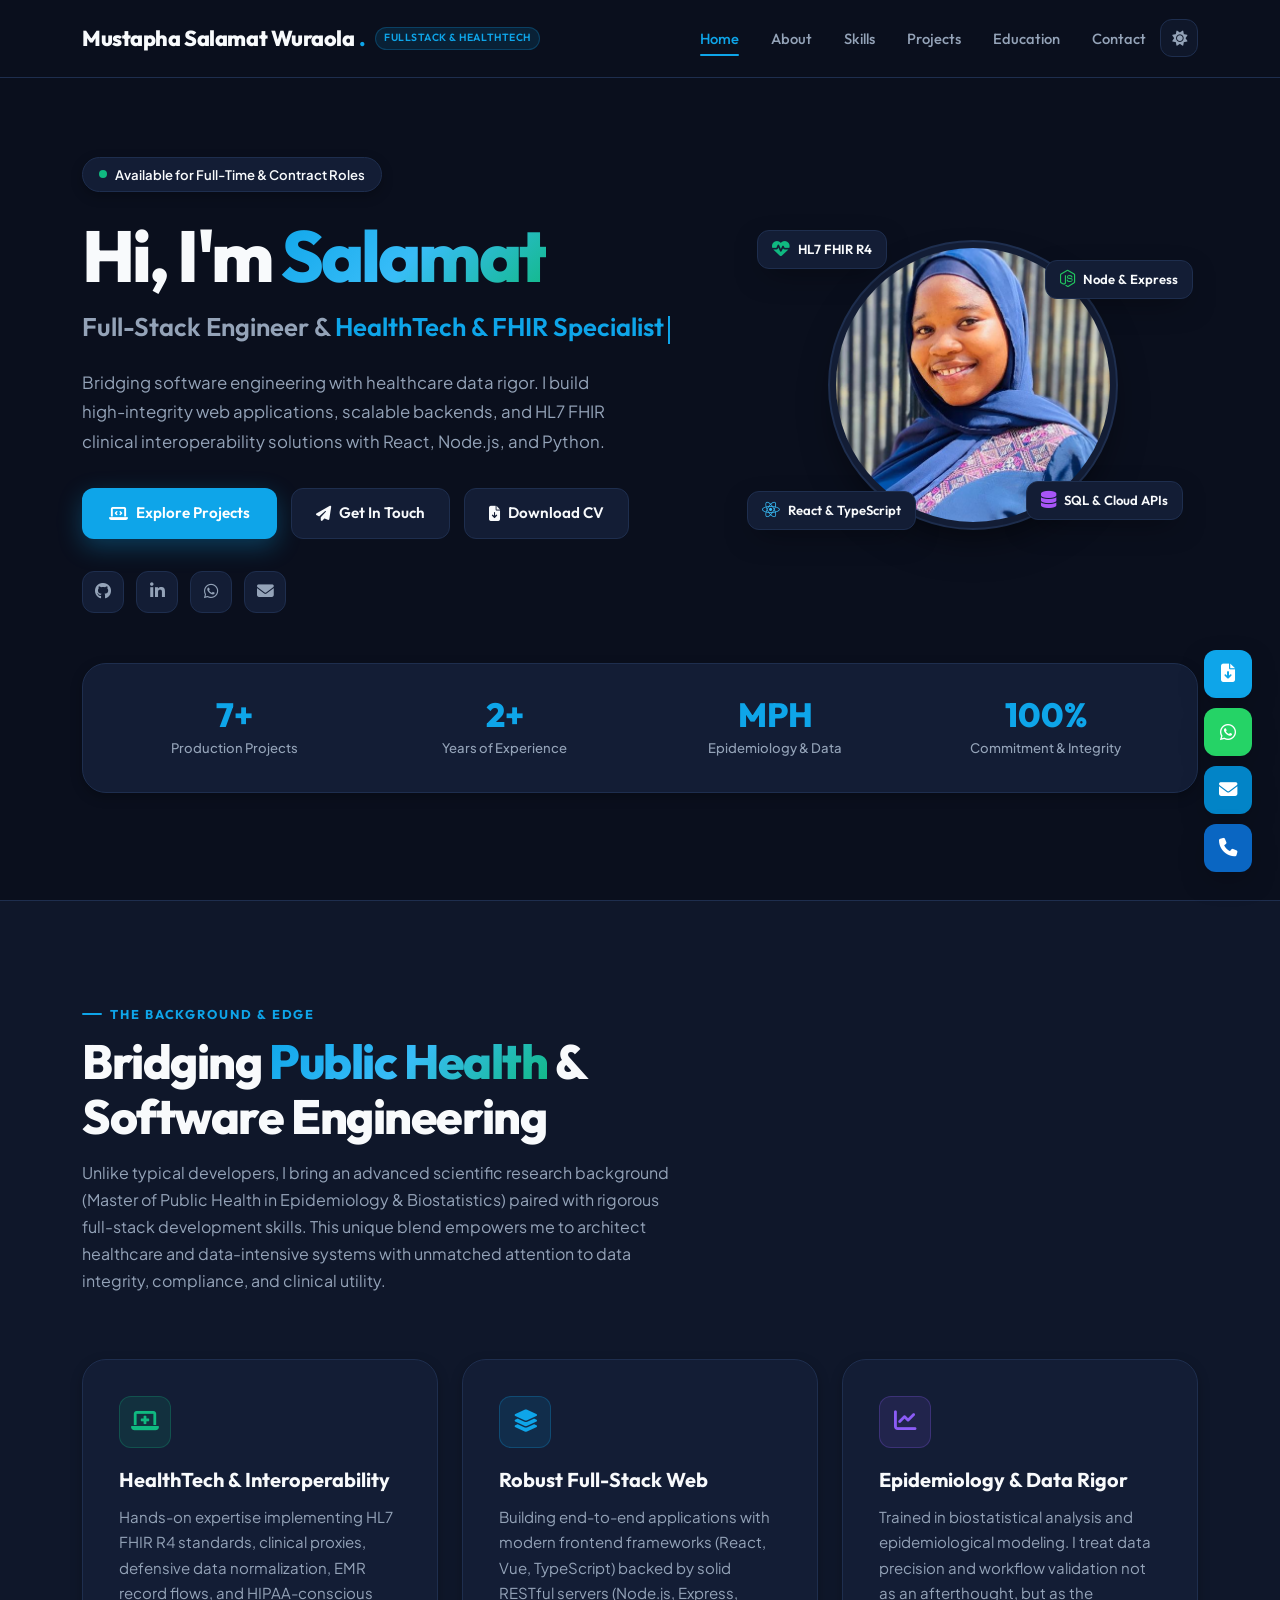
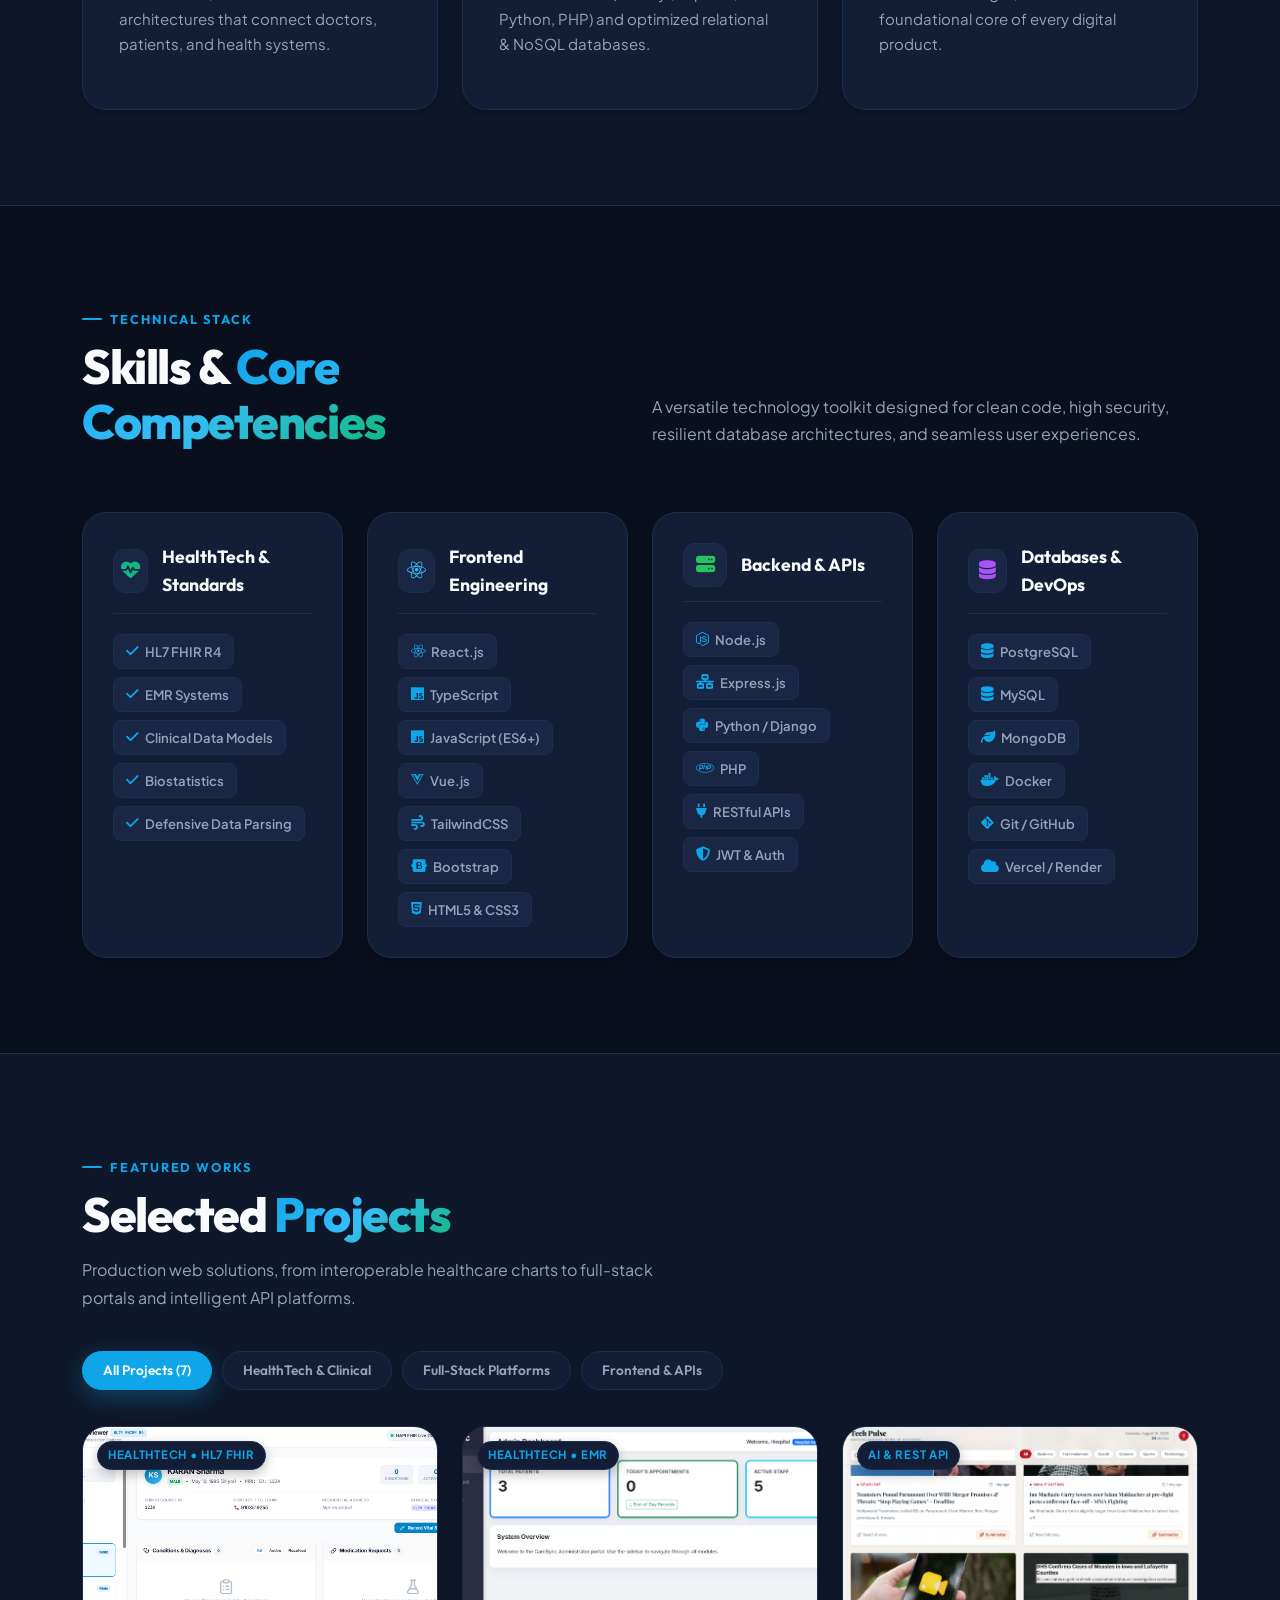
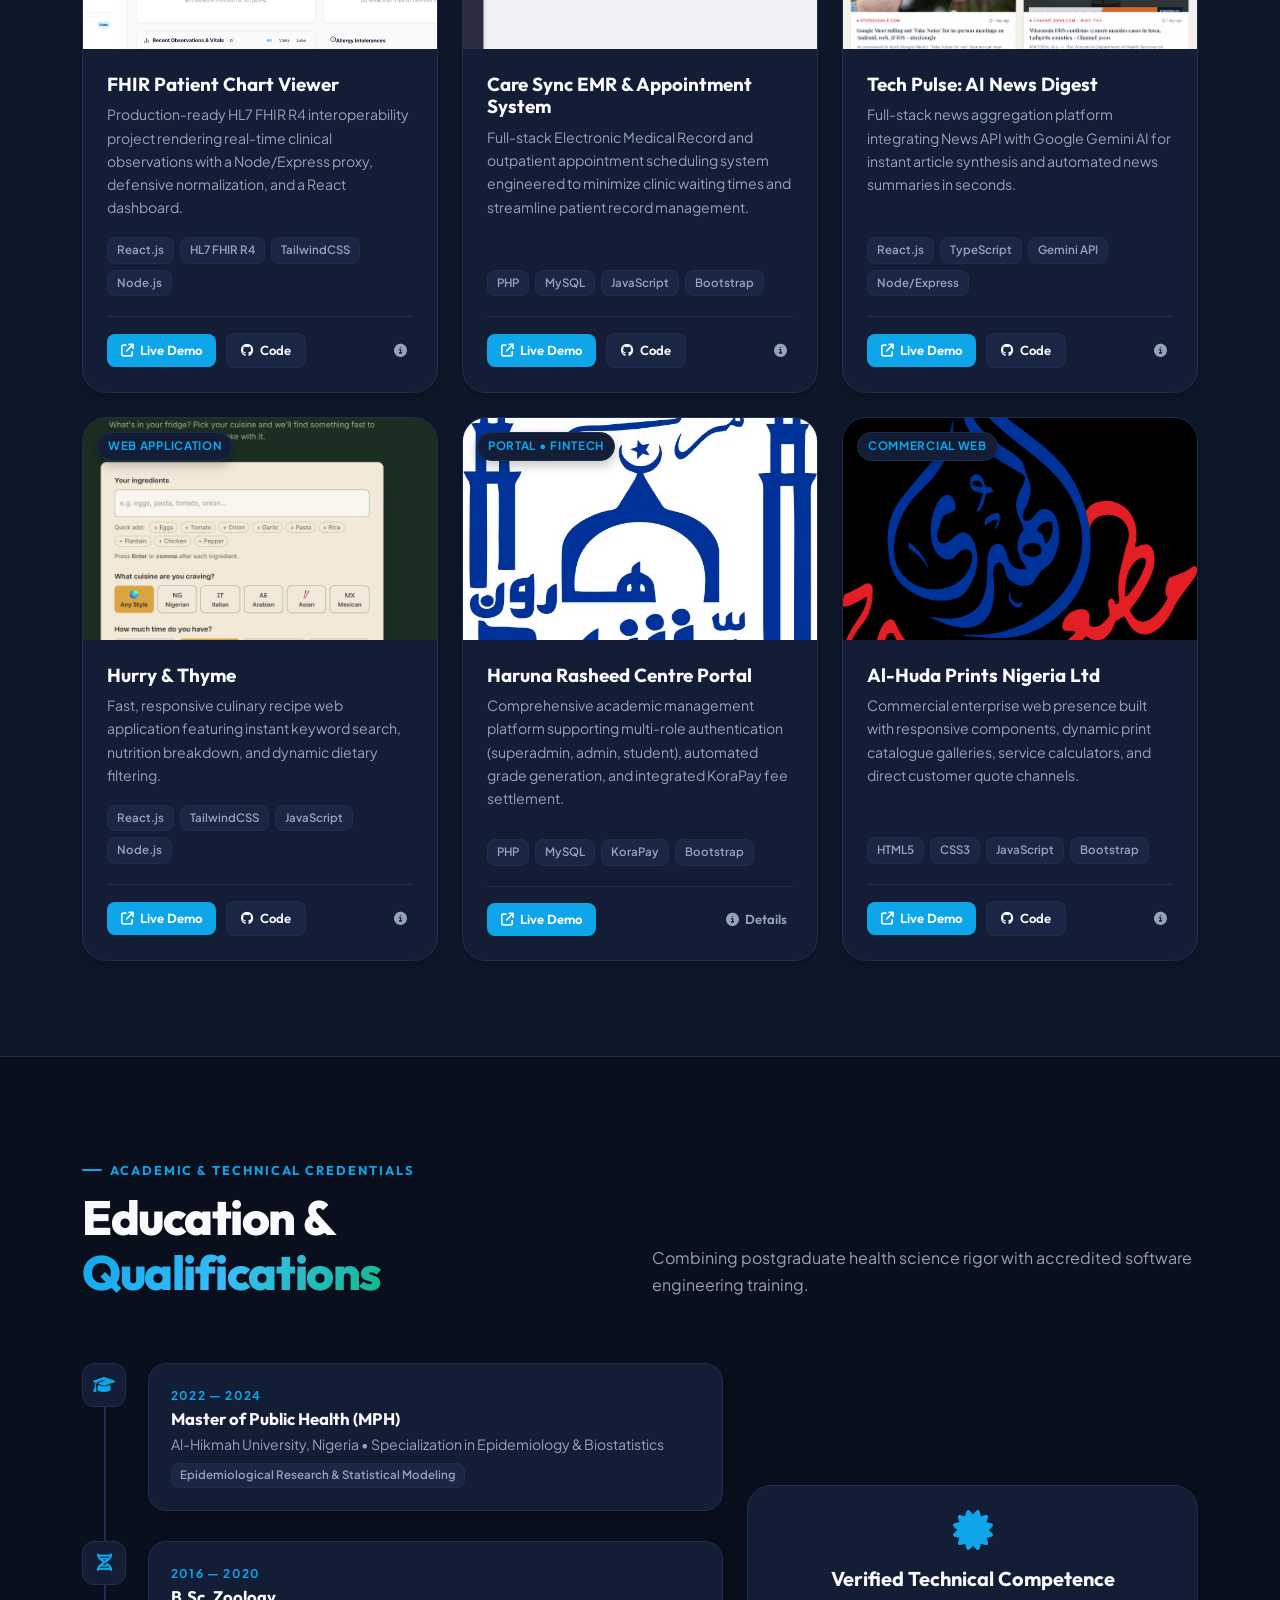
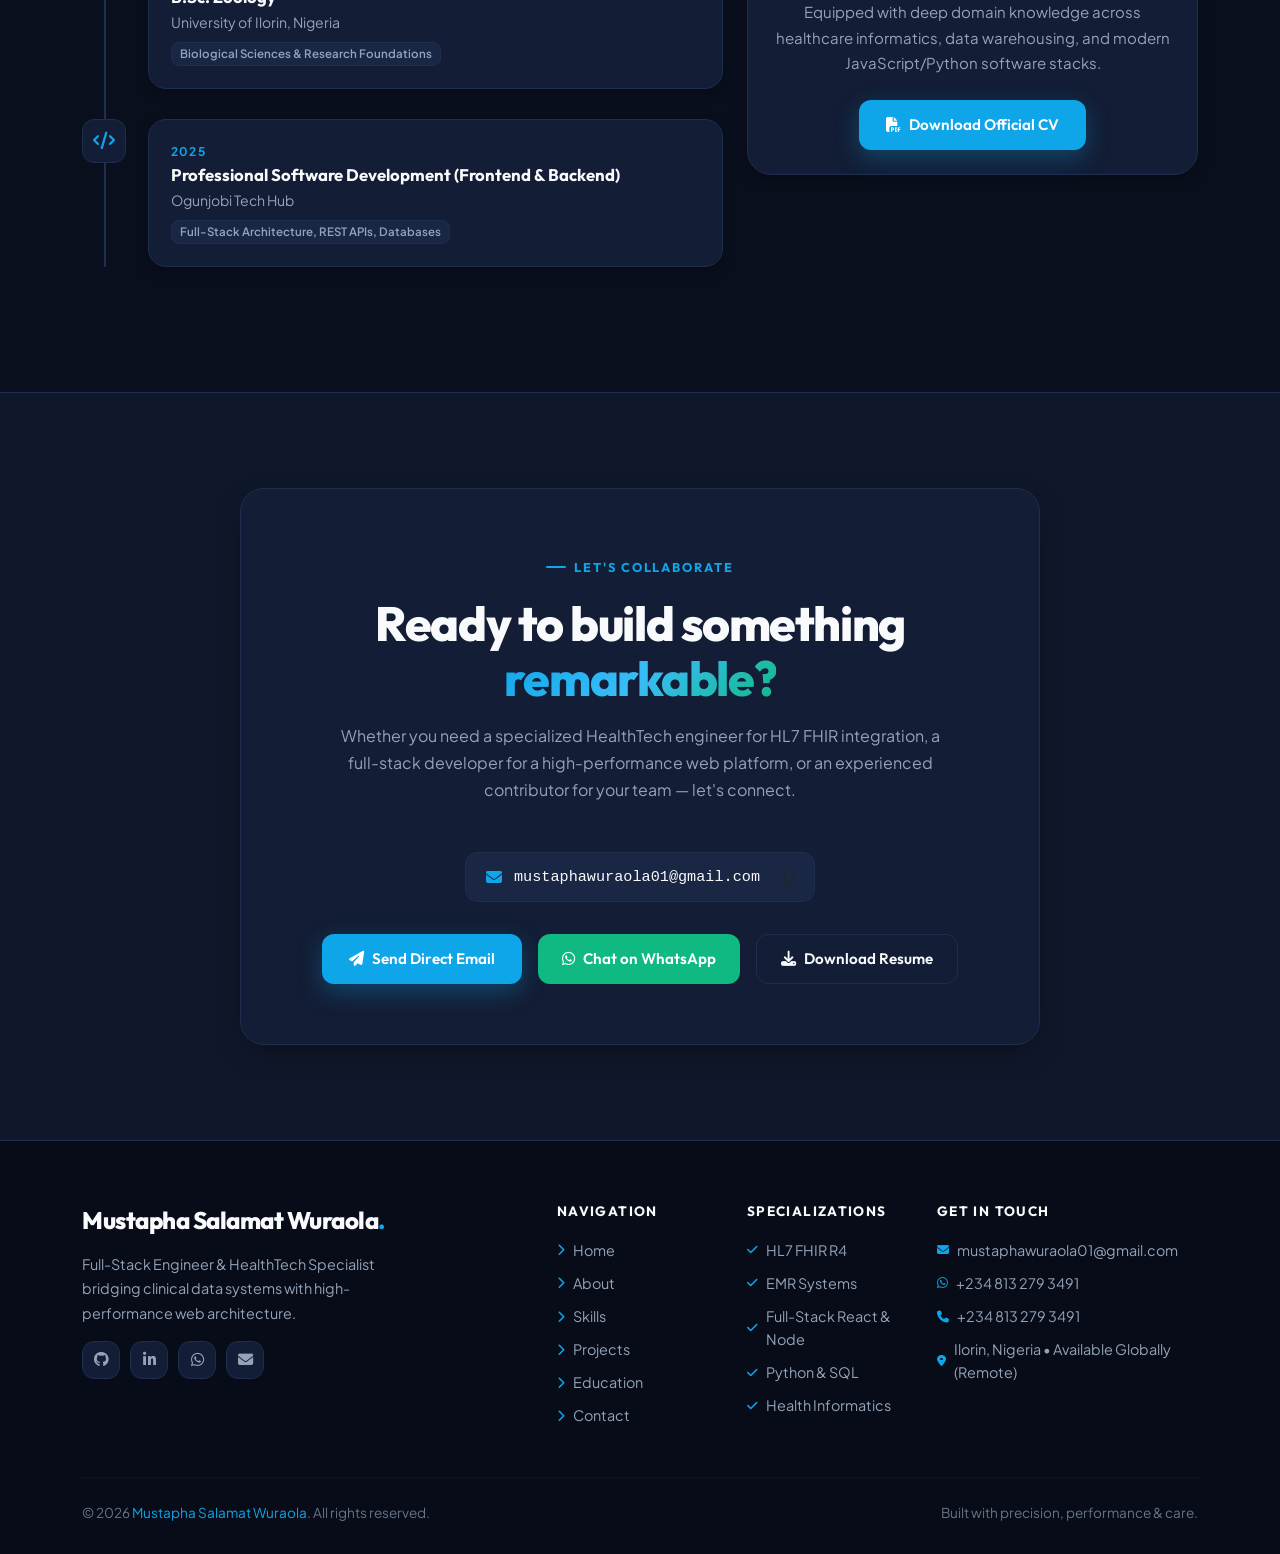
==== commit 29478782: "Add files via upload" ====
--- a/index.html
+++ b/index.html
@@ -14,8 +14,7 @@
     content="Portfolio of Mustapha Salamat Wuraola — Full-Stack Engineer specializing in React, Node.js, Python, and HL7 FHIR clinical interoperability." />
 
   <!-- Google Search Console Verification -->
-  <meta name="google-site-verification" content="google-site-verification=0fe2b8717ff399cc" />
-
+  <meta name="google-site-verification" content="-ZU7bFx4W-WtX3_kcN4gJtlgMQcqK_JNdEI2dI12jB8" />
   <!-- SEO Meta Tags -->
   <meta name="author" content="Mustapha Salamat Wuraola" />
   <meta name="keywords"
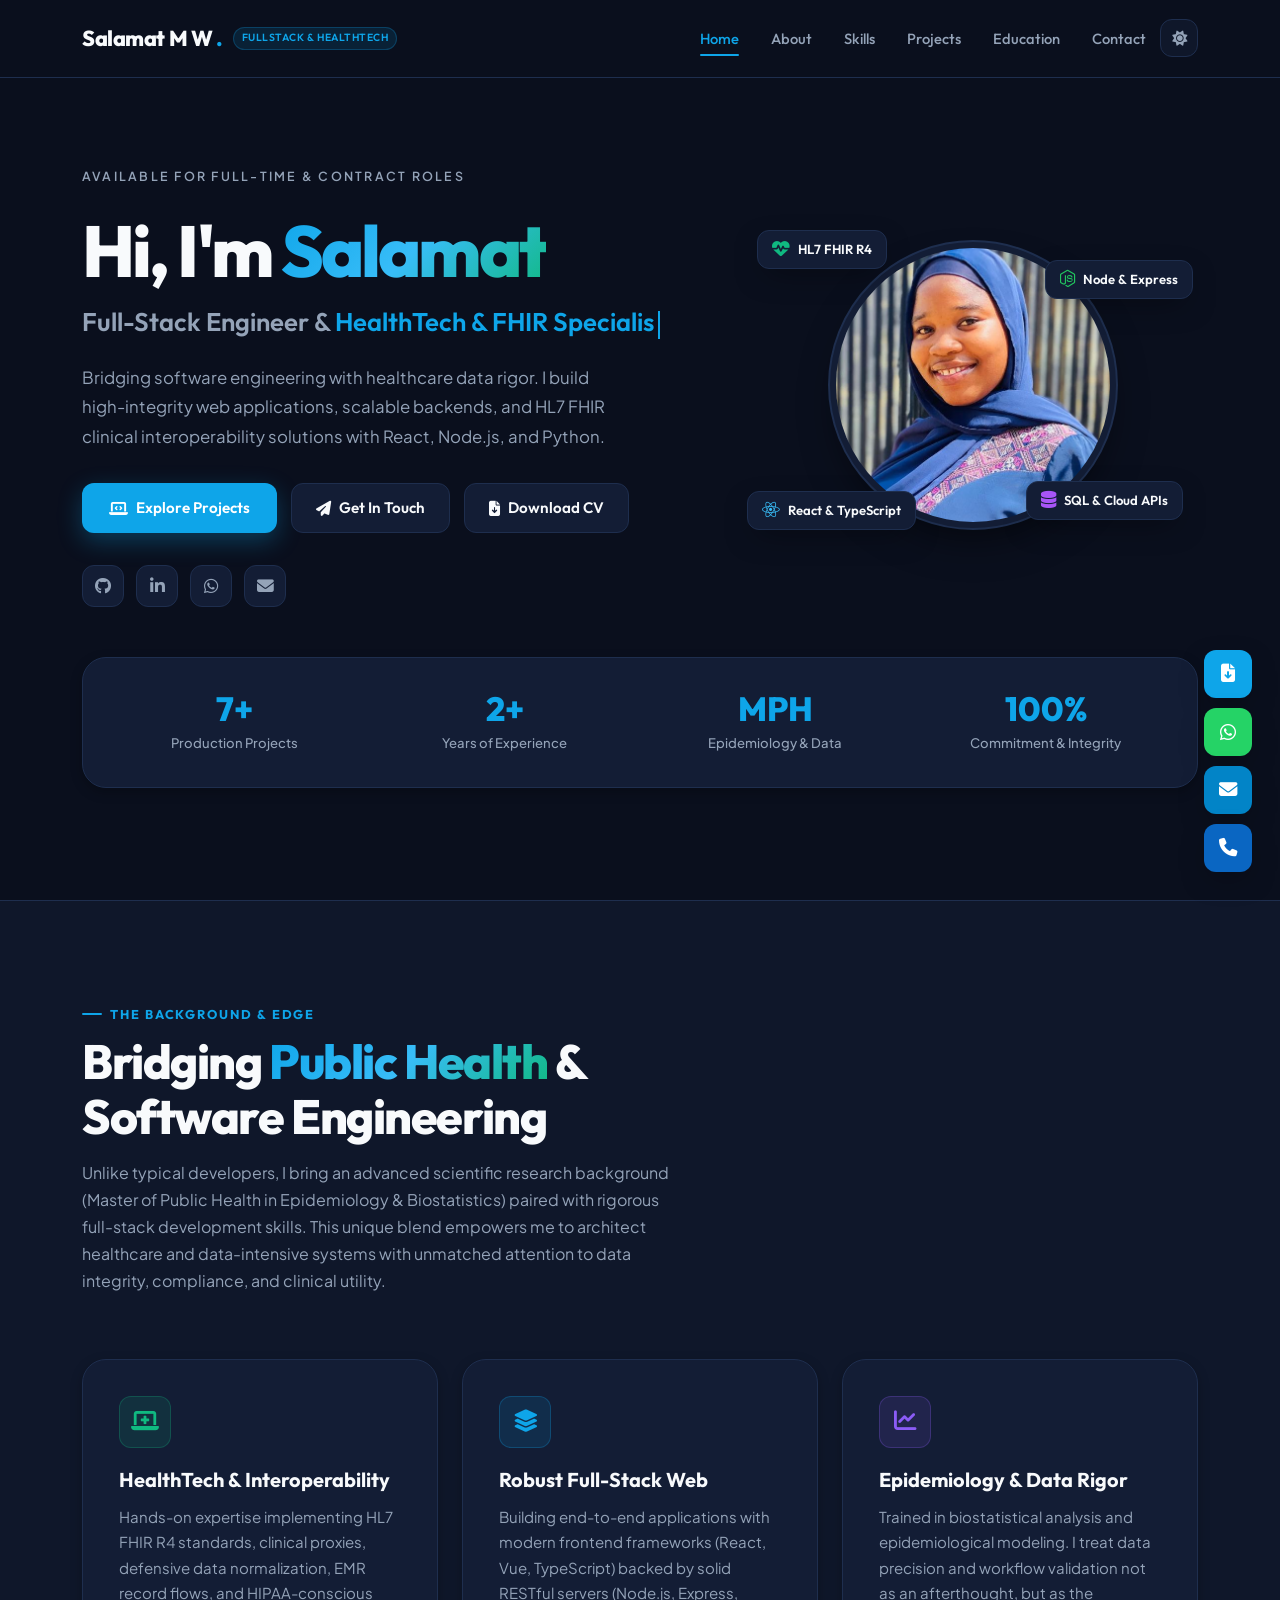
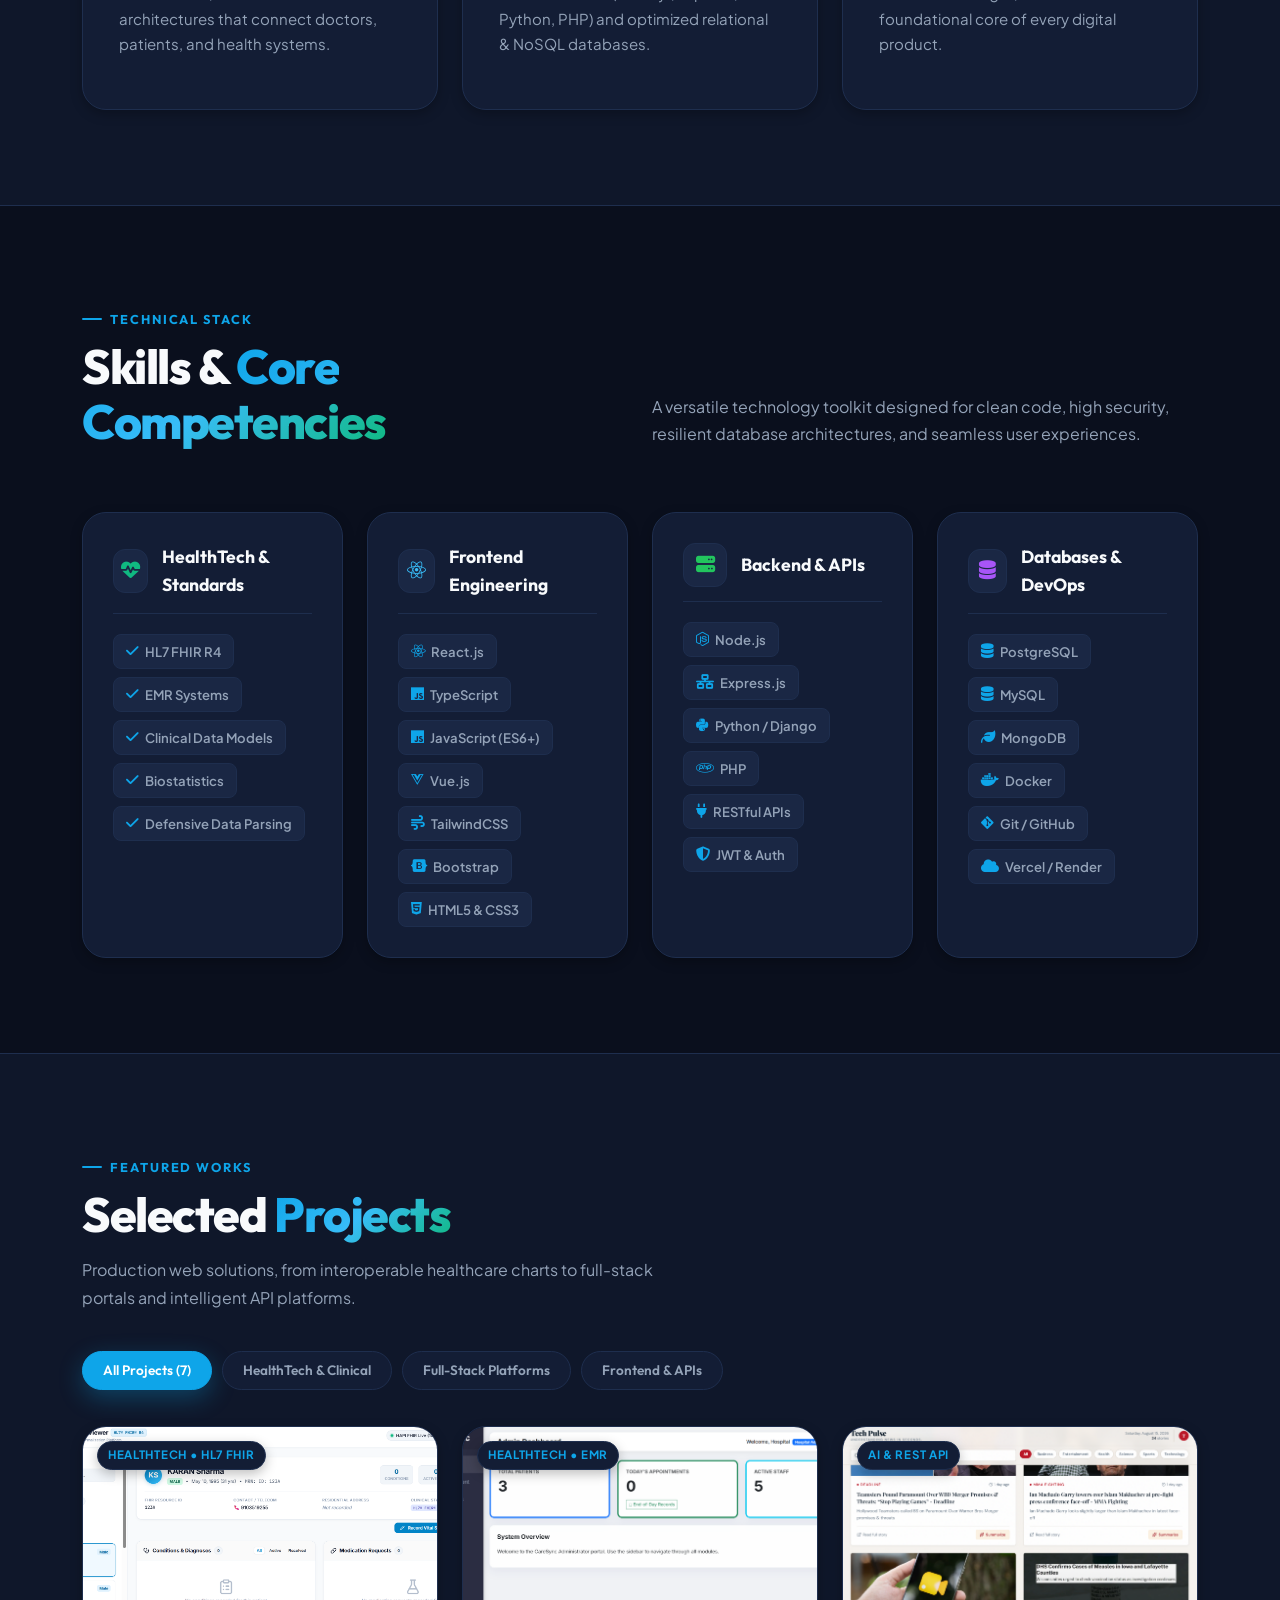
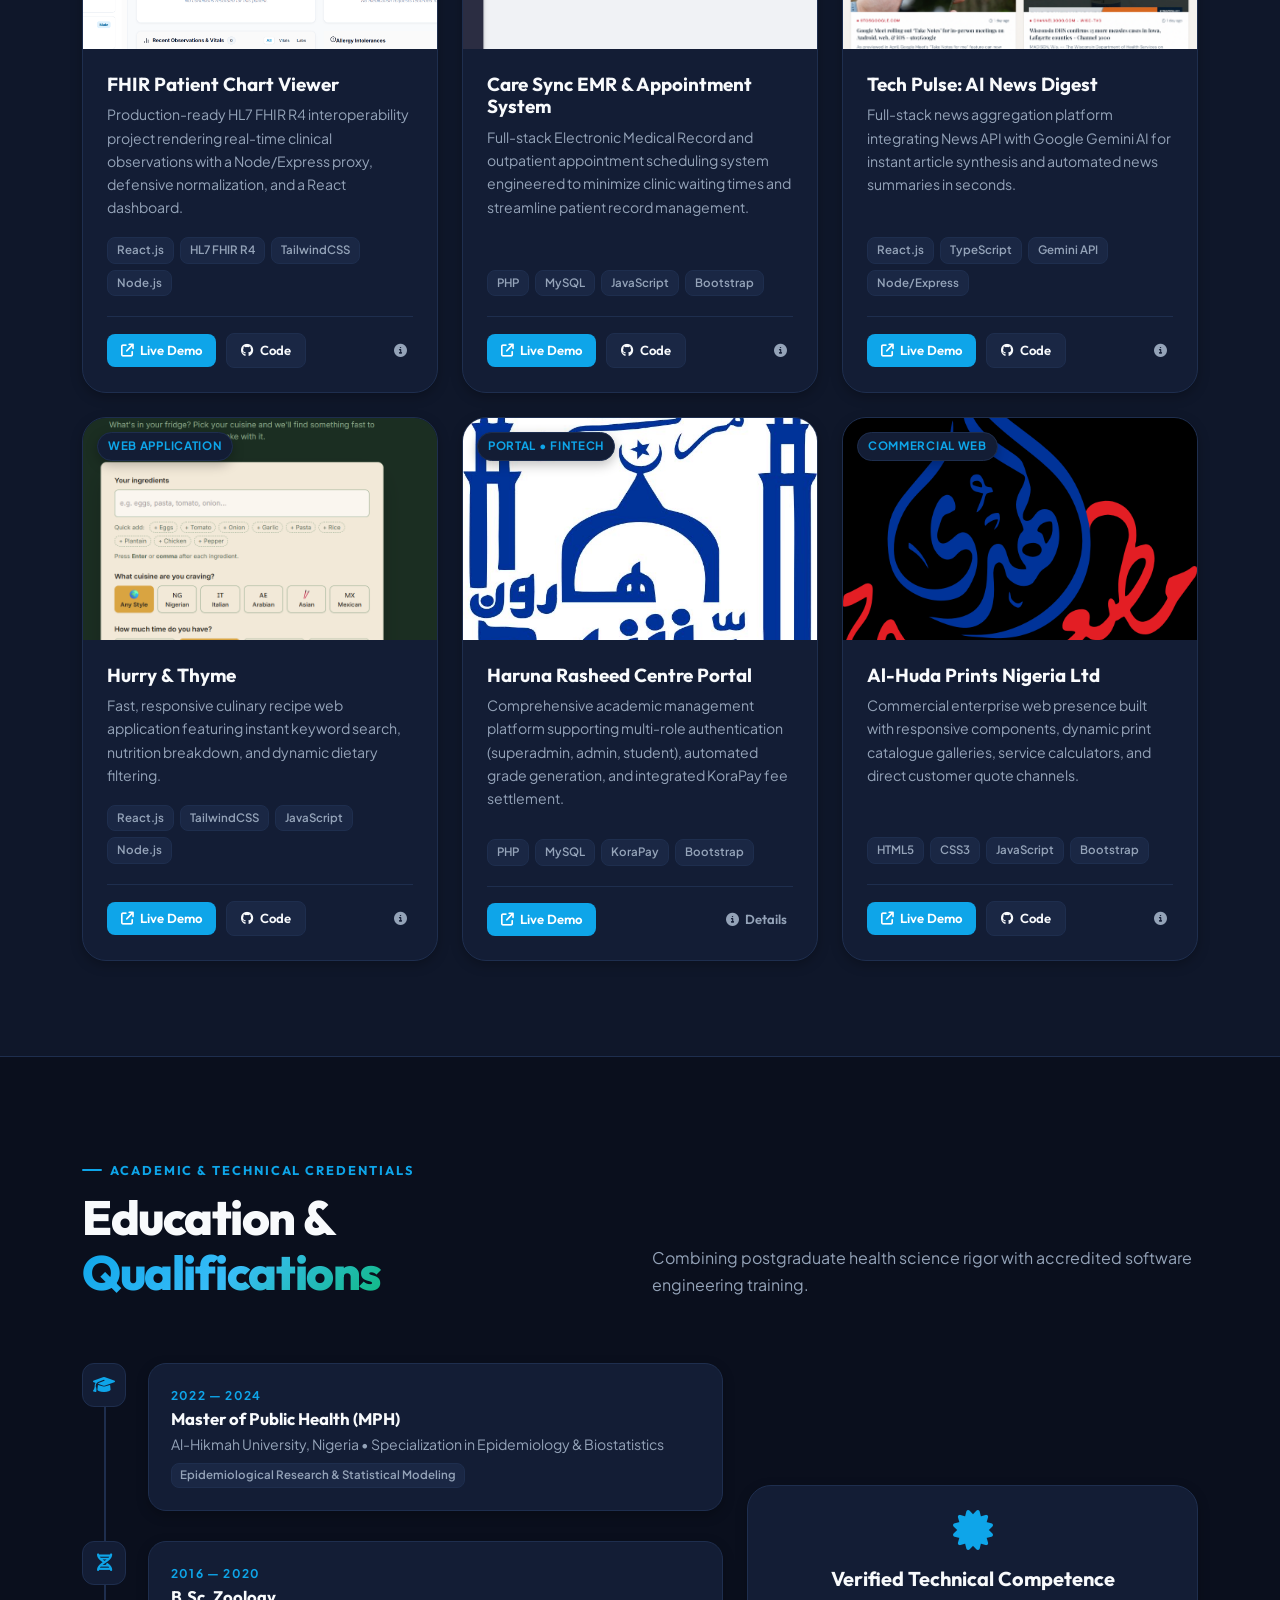
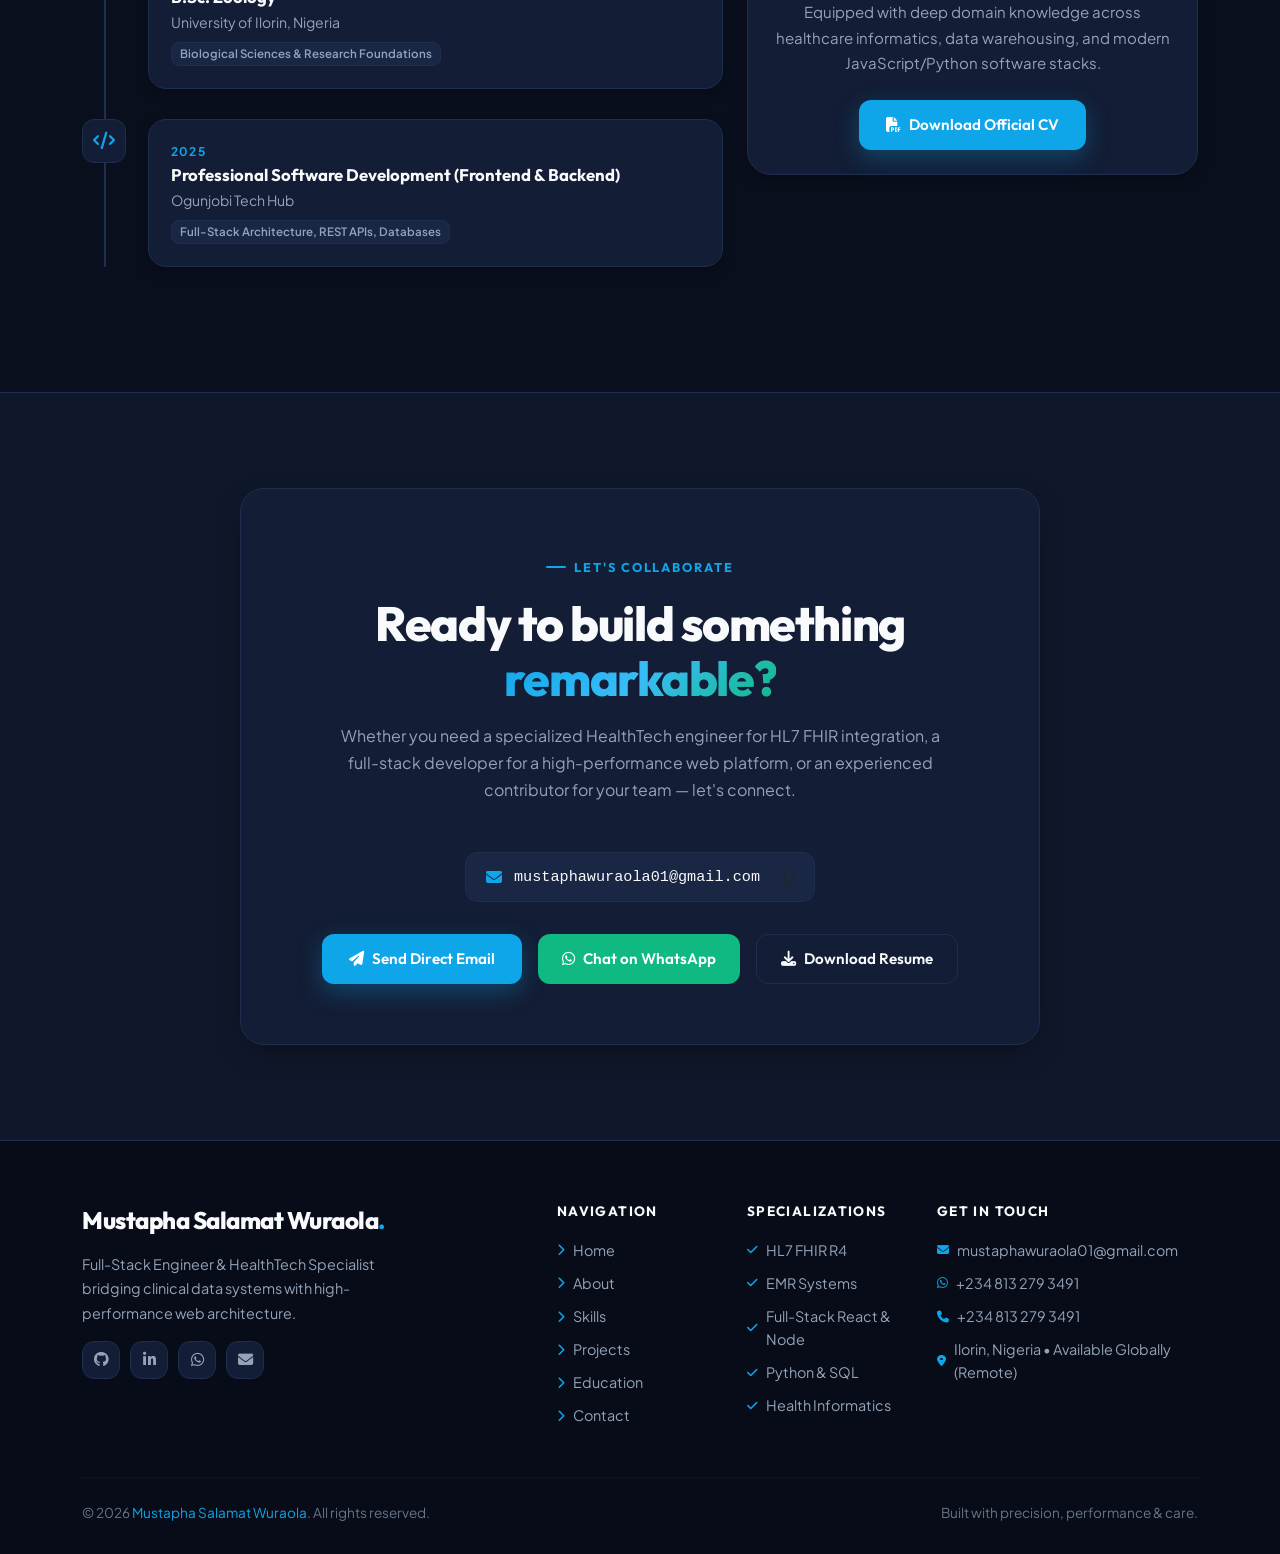
==== commit a33f598b: "Add files via upload" ====
--- a/index.html
+++ b/index.html
@@ -1,882 +1,765 @@
-<!DOCTYPE html>
-<html lang="en">
-<!-- Designed and Developed by Mustapha Salamat Wuraola
-     Full-Stack Engineer & HealthTech Specialist
-     Email: mustaphawuraola01@gmail.com
-     Github: https://github.com/salamatwuraola
-     Phone: +2348132793491 -->
-
-<head>
-  <meta charset="UTF-8" />
-  <meta name="viewport" content="width=device-width, initial-scale=1.0" />
-  <title>Mustapha Salamat Wuraola - Full-Stack Engineer & HealthTech Specialist</title>
-  <meta name="description"
-    content="Portfolio of Mustapha Salamat Wuraola — Full-Stack Engineer specializing in React, Node.js, Python, and HL7 FHIR clinical interoperability." />
-
-  <!-- Google Search Console Verification -->
-  <meta name="google-site-verification" content="-ZU7bFx4W-WtX3_kcN4gJtlgMQcqK_JNdEI2dI12jB8" />
-  <!-- SEO Meta Tags -->
-  <meta name="author" content="Mustapha Salamat Wuraola" />
-  <meta name="keywords"
-    content="Mustapha Salamat Wuraola, Full-Stack Engineer, HealthTech, React, Node.js, Python, HL7 FHIR, clinical interoperability, software engineer, software developer, portfolio, Nigeria" />
-  <meta name="robots" content="index, follow" />
-  <meta name="theme-color" content="#0f172a" />
-  <link rel="canonical" href="https://salamatmw.vercel.app/" />
-
-  <!-- Open Graph / Facebook -->
-  <meta property="og:type" content="website" />
-  <meta property="og:url" content="https://salamatmw.vercel.app/" />
-  <meta property="og:title" content="Mustapha Salamat Wuraola — Full-Stack Engineer & HealthTech Specialist" />
-  <meta property="og:description"
-    content="Portfolio of Mustapha Salamat Wuraola — Full-Stack Engineer specializing in React, Node.js, Python, and HL7 FHIR clinical interoperability." />
-  <meta property="og:image" content="https://salamatmw.vercel.app/Salamat.jpeg" />
-  <meta property="og:image:alt" content="Mustapha Salamat Wuraola" />
-  <meta property="og:site_name" content="Mustapha Salamat Wuraola Portfolio" />
-  <meta property="og:locale" content="en_US" />
-
-  <!-- Twitter Card -->
-  <meta name="twitter:card" content="summary_large_image" />
-  <meta name="twitter:url" content="https://salamatmw.vercel.app/" />
-  <meta name="twitter:title" content="Mustapha Salamat Wuraola — Full-Stack Engineer & HealthTech Specialist" />
-  <meta name="twitter:description"
-    content="Portfolio of Mustapha Salamat Wuraola — Full-Stack Engineer specializing in React, Node.js, Python, and HL7 FHIR clinical interoperability." />
-  <meta name="twitter:image" content="https://salamatmw.vercel.app/Salamat.jpeg" />
-  <meta name="twitter:image:alt" content="Mustapha Salamat Wuraola" />
-  <meta name="twitter:creator" content="@salaa_mah" />
-
-  <!-- Fonts -->
-  <link rel="preconnect" href="https://fonts.googleapis.com">
-  <link rel="preconnect" href="https://fonts.gstatic.com" crossorigin>
-  <link
-    href="https://fonts.googleapis.com/css2?family=Outfit:wght@300;400;500;600;700;800;900&family=Plus+Jakarta+Sans:wght@400;500;600;700&display=swap"
-    rel="stylesheet" />
-
-  <link rel="icon" href="Salamat.jpeg" alt="Mustapha Salamat Wuraola" />
-  <link href="https://cdnjs.cloudflare.com/ajax/libs/font-awesome/6.5.0/css/all.min.css" rel="stylesheet" />
-  <script src="https://unpkg.com/lucide@latest/dist/umd/lucide.min.js"></script>
-  <link href="bootstrap.min.css" rel="stylesheet" />
-  <script src="bootstrap.bundle.min.js"></script>
-  <link rel="stylesheet" type="text/css" href="styles.css" />
-</head>
-
-<body>
-  <!-- ── NAVBAR ── -->
-  <nav class="navbar navbar-expand-lg" id="mainNav">
-    <div class="container">
-      <a class="navbar-brand" href="#hero">
-        Mustapha Salamat Wuraola<span class="dot">.</span>
-        <span class="badge-tag">FullStack & HealthTech</span>
-      </a>
-
-      <div class="d-flex align-items-center gap-2 order-lg-3">
-        <button class="theme-toggle" id="darkModeToggle" aria-label="Toggle theme" title="Toggle dark/light theme">
-          <i class="fas fa-sun" id="themeIcon"></i>
-        </button>
-        <button class="navbar-toggler" type="button" data-bs-toggle="collapse" data-bs-target="#navMenu"
-          aria-label="Toggle navigation">
-          <i class="fas fa-bars"></i>
-        </button>
-      </div>
-
-      <div class="collapse navbar-collapse order-lg-2" id="navMenu">
-        <ul class="navbar-nav ms-auto gap-1">
-          <li class="nav-item"><a class="nav-link active" href="#hero">Home</a></li>
-          <li class="nav-item"><a class="nav-link" href="#about">About</a></li>
-          <li class="nav-item"><a class="nav-link" href="#skills">Skills</a></li>
-          <li class="nav-item"><a class="nav-link" href="#projects">Projects</a></li>
-          <li class="nav-item"><a class="nav-link" href="#education">Education</a></li>
-          <li class="nav-item"><a class="nav-link" href="#contact">Contact</a></li>
-        </ul>
-      </div>
-    </div>
-  </nav>
-
-  <!-- ── HERO SECTION ── -->
-  <section id="hero">
-    <div class="container">
-      <div class="row align-items-center gy-5">
-        <div class="col-lg-7">
-          <div class="hero-status-pill">
-            <span class="pulse-dot"></span>
-            <span>Available for Full-Time & Contract Roles</span>
-          </div>
-
-          <h1 class="hero-name">
-            Hi, I'm <span class="gradient-text">Salamat</span>
-          </h1>
-
-          <div class="hero-role">
-            Full-Stack Engineer & <span id="typer"></span><span class="cursor-blink"></span>
-          </div>
-
-          <p class="hero-desc">
-            Bridging software engineering with healthcare data rigor. I build high-integrity web applications, scalable
-            backends, and HL7 FHIR clinical interoperability solutions with React, Node.js, and Python.
-          </p>
-
-          <div class="hero-actions">
-            <a href="#projects" class="btn-primary-custom">
-              <i class="fas fa-laptop-code"></i> Explore Projects
-            </a>
-            <a href="#contact" class="btn-outline-custom">
-              <i class="fas fa-paper-plane"></i> Get In Touch
-            </a>
-            <a href="Salamat's_CV.pdf" class="btn-outline-custom" download>
-              <i class="fas fa-file-arrow-down"></i> Download CV
-            </a>
-          </div>
-
-          <div class="hero-socials">
-            <a href="https://github.com/salamatwuraola" class="hero-social-btn" title="GitHub" target="_blank"
-              rel="noopener">
-              <i class="fab fa-github"></i>
-            </a>
-            <a href="https://www.linkedin.com/in/salamat-wuraola-mustapha-bsc-mph-maiph-a750a91ba/"
-              class="hero-social-btn" title="LinkedIn" target="_blank" rel="noopener">
-              <i class="fab fa-linkedin-in"></i>
-            </a>
-            <a href="https://wa.me/2348132793491" class="hero-social-btn" title="WhatsApp" target="_blank"
-              rel="noopener">
-              <i class="fab fa-whatsapp"></i>
-            </a>
-            <a href="mailto:mustaphawuraola01@gmail.com" class="hero-social-btn" title="Email Salamat">
-              <i class="fas fa-envelope"></i>
-            </a>
-          </div>
-        </div>
-
-        <div class="col-lg-5">
-          <div class="hero-image-stage">
-            <div class="hero-avatar-frame">
-              <img src="Salamat.jpeg" alt="Mustapha Salamat Wuraola" />
-            </div>
-
-            <!-- Crisp Solid Orbiting Badges -->
-            <div class="floating-badge badge-1">
-              <i class="fas fa-heartbeat" style="color:var(--emerald);"></i>
-              <span>HL7 FHIR R4</span>
-            </div>
-            <div class="floating-badge badge-2">
-              <i class="fab fa-react" style="color:#38bdf8;"></i>
-              <span>React & TypeScript</span>
-            </div>
-            <div class="floating-badge badge-3">
-              <i class="fab fa-node-js" style="color:#22c55e;"></i>
-              <span>Node & Express</span>
-            </div>
-            <div class="floating-badge badge-4">
-              <i class="fas fa-database" style="color:#a855f7;"></i>
-              <span>SQL & Cloud APIs</span>
-            </div>
-          </div>
-        </div>
-      </div>
-
-      <!-- Quick Metrics Strip -->
-      <div class="hero-metrics-strip reveal">
-        <div class="row g-3">
-          <div class="col-6 col-md-3">
-            <div class="metric-item">
-              <div class="metric-value">7+</div>
-              <div class="metric-label">Production Projects</div>
-            </div>
-          </div>
-          <div class="col-6 col-md-3">
-            <div class="metric-item">
-              <div class="metric-value">2+</div>
-              <div class="metric-label">Years of Experience</div>
-            </div>
-          </div>
-          <div class="col-6 col-md-3">
-            <div class="metric-item">
-              <div class="metric-value">MPH</div>
-              <div class="metric-label">Epidemiology & Data</div>
-            </div>
-          </div>
-          <div class="col-6 col-md-3">
-            <div class="metric-item">
-              <div class="metric-value">100%</div>
-              <div class="metric-label">Commitment & Integrity</div>
-            </div>
-          </div>
-        </div>
-      </div>
-    </div>
-  </section>
-
-  <!-- ── ABOUT & THE HEALTHTECH EDGE ── -->
-  <section id="about">
-    <div class="container">
-      <div class="row mb-5">
-        <div class="col-lg-7 reveal">
-          <div class="section-label">The Background & Edge</div>
-          <h2 class="section-title">
-            Bridging <span class="gradient-text">Public Health</span> & Software Engineering
-          </h2>
-          <p class="section-desc">
-            Unlike typical developers, I bring an advanced scientific research background (Master of Public Health in
-            Epidemiology & Biostatistics) paired with rigorous full-stack development skills. This unique blend empowers
-            me to architect healthcare and data-intensive systems with unmatched attention to data integrity,
-            compliance, and clinical utility.
-          </p>
-        </div>
-      </div>
-
-      <div class="row gy-4">
-        <div class="col-md-4 reveal">
-          <div class="about-card">
-            <div class="about-icon emerald">
-              <i class="fas fa-laptop-medical"></i>
-            </div>
-            <h3 class="about-title">HealthTech & Interoperability</h3>
-            <p class="about-text">
-              Hands-on expertise implementing HL7 FHIR R4 standards, clinical proxies, defensive data normalization, EMR
-              record flows, and HIPAA-conscious architectures that connect doctors, patients, and health systems.
-            </p>
-          </div>
-        </div>
-
-        <div class="col-md-4 reveal">
-          <div class="about-card">
-            <div class="about-icon">
-              <i class="fas fa-layer-group"></i>
-            </div>
-            <h3 class="about-title">Robust Full-Stack Web</h3>
-            <p class="about-text">
-              Building end-to-end applications with modern frontend frameworks (React, Vue, TypeScript) backed by solid
-              RESTful servers (Node.js, Express, Python, PHP) and optimized relational & NoSQL databases.
-            </p>
-          </div>
-        </div>
-
-        <div class="col-md-4 reveal">
-          <div class="about-card">
-            <div class="about-icon purple">
-              <i class="fas fa-chart-line"></i>
-            </div>
-            <h3 class="about-title">Epidemiology & Data Rigor</h3>
-            <p class="about-text">
-              Trained in biostatistical analysis and epidemiological modeling. I treat data precision and workflow
-              validation not as an afterthought, but as the foundational core of every digital product.
-            </p>
-          </div>
-        </div>
-      </div>
-    </div>
-  </section>
-
-  <!-- ── SKILLS SECTION ── -->
-  <section id="skills">
-    <div class="container">
-      <div class="row mb-5">
-        <div class="col-lg-6 reveal">
-          <div class="section-label">Technical Stack</div>
-          <h2 class="section-title">Skills & <span class="gradient-text">Core Competencies</span></h2>
-        </div>
-        <div class="col-lg-6 d-flex align-items-end reveal">
-          <p class="section-desc">
-            A versatile technology toolkit designed for clean code, high security, resilient database architectures, and
-            seamless user experiences.
-          </p>
-        </div>
-      </div>
-
-      <div class="row gy-4">
-        <!-- 1. HealthTech & Standards -->
-        <div class="col-md-6 col-lg-3 reveal">
-          <div class="skill-box">
-            <div class="skill-header">
-              <div class="skill-icon"><i class="fas fa-heartbeat" style="color:var(--emerald);"></i></div>
-              <div class="skill-box-title">HealthTech & Standards</div>
-            </div>
-            <div class="skill-pills-wrap">
-              <span class="skill-pill"><i class="fas fa-check"></i> HL7 FHIR R4</span>
-              <span class="skill-pill"><i class="fas fa-check"></i> EMR Systems</span>
-              <span class="skill-pill"><i class="fas fa-check"></i> Clinical Data Models</span>
-              <span class="skill-pill"><i class="fas fa-check"></i> Biostatistics</span>
-              <span class="skill-pill"><i class="fas fa-check"></i> Defensive Data Parsing</span>
-            </div>
-          </div>
-        </div>
-
-        <!-- 2. Frontend -->
-        <div class="col-md-6 col-lg-3 reveal">
-          <div class="skill-box">
-            <div class="skill-header">
-              <div class="skill-icon"><i class="fab fa-react" style="color:#38bdf8;"></i></div>
-              <div class="skill-box-title">Frontend Engineering</div>
-            </div>
-            <div class="skill-pills-wrap">
-              <span class="skill-pill"><i class="fab fa-react"></i> React.js</span>
-              <span class="skill-pill"><i class="fab fa-js"></i> TypeScript</span>
-              <span class="skill-pill"><i class="fab fa-js"></i> JavaScript (ES6+)</span>
-              <span class="skill-pill"><i class="fab fa-vuejs"></i> Vue.js</span>
-              <span class="skill-pill"><i class="fas fa-wind"></i> TailwindCSS</span>
-              <span class="skill-pill"><i class="fab fa-bootstrap"></i> Bootstrap</span>
-              <span class="skill-pill"><i class="fab fa-html5"></i> HTML5 & CSS3</span>
-            </div>
-          </div>
-        </div>
-
-        <!-- 3. Backend -->
-        <div class="col-md-6 col-lg-3 reveal">
-          <div class="skill-box">
-            <div class="skill-header">
-              <div class="skill-icon"><i class="fas fa-server" style="color:#22c55e;"></i></div>
-              <div class="skill-box-title">Backend & APIs</div>
-            </div>
-            <div class="skill-pills-wrap">
-              <span class="skill-pill"><i class="fab fa-node-js"></i> Node.js</span>
-              <span class="skill-pill"><i class="fas fa-network-wired"></i> Express.js</span>
-              <span class="skill-pill"><i class="fab fa-python"></i> Python / Django</span>
-              <span class="skill-pill"><i class="fab fa-php"></i> PHP</span>
-              <span class="skill-pill"><i class="fas fa-plug"></i> RESTful APIs</span>
-              <span class="skill-pill"><i class="fas fa-shield-halved"></i> JWT & Auth</span>
-            </div>
-          </div>
-        </div>
-
-        <!-- 4. DB & Cloud -->
-        <div class="col-md-6 col-lg-3 reveal">
-          <div class="skill-box">
-            <div class="skill-header">
-              <div class="skill-icon"><i class="fas fa-database" style="color:#a855f7;"></i></div>
-              <div class="skill-box-title">Databases & DevOps</div>
-            </div>
-            <div class="skill-pills-wrap">
-              <span class="skill-pill"><i class="fas fa-database"></i> PostgreSQL</span>
-              <span class="skill-pill"><i class="fas fa-database"></i> MySQL</span>
-              <span class="skill-pill"><i class="fas fa-leaf"></i> MongoDB</span>
-              <span class="skill-pill"><i class="fab fa-docker"></i> Docker</span>
-              <span class="skill-pill"><i class="fab fa-git-alt"></i> Git / GitHub</span>
-              <span class="skill-pill"><i class="fas fa-cloud"></i> Vercel / Render</span>
-            </div>
-          </div>
-        </div>
-      </div>
-    </div>
-  </section>
-
-  <!-- ── PROJECTS SECTION ── -->
-  <section id="projects">
-    <div class="container">
-      <div class="row mb-4">
-        <div class="col-lg-7 reveal">
-          <div class="section-label">Featured Works</div>
-          <h2 class="section-title">Selected <span class="gradient-text">Projects</span></h2>
-          <p class="section-desc">
-            Production web solutions, from interoperable healthcare charts to full-stack portals and intelligent API
-            platforms.
-          </p>
-        </div>
-      </div>
-
-      <!-- Category Filter Tabs -->
-      <div class="project-filters reveal">
-        <button class="filter-btn active" data-filter="all">All Projects (7)</button>
-        <button class="filter-btn" data-filter="healthtech">HealthTech & Clinical</button>
-        <button class="filter-btn" data-filter="fullstack">Full-Stack Platforms</button>
-        <button class="filter-btn" data-filter="frontend">Frontend & APIs</button>
-      </div>
-
-      <div class="row gy-4" id="projectsGrid">
-
-        <!-- PROJECT 1: FHIR (HealthTech) -->
-        <div class="col-md-6 col-lg-4 project-item reveal" data-category="healthtech">
-          <div class="project-card">
-            <div class="project-thumb-wrap" onclick="openModal(6)">
-              <img src="fhir.png" alt="HL7 FHIR Patient Chart Viewer" />
-              <div class="project-badge">HealthTech • HL7 FHIR</div>
-              <div class="project-zoom-indicator"><i class="fas fa-expand-alt"></i></div>
-            </div>
-            <div class="project-body">
-              <h3 class="project-title" onclick="openModal(6)">FHIR Patient Chart Viewer</h3>
-              <p class="project-desc">
-                Production-ready HL7 FHIR R4 interoperability project rendering real-time clinical observations with a
-                Node/Express proxy, defensive normalization, and a React dashboard.
-              </p>
-              <div class="project-tech-pills">
-                <span class="tech-tag">React.js</span>
-                <span class="tech-tag">HL7 FHIR R4</span>
-                <span class="tech-tag">TailwindCSS</span>
-                <span class="tech-tag">Node.js</span>
-              </div>
-              <div class="project-actions">
-                <a href="https://fhir-p71r.onrender.com/" target="_blank" rel="noopener" class="project-btn-link live">
-                  <i class="fas fa-arrow-up-right-from-square"></i> Live Demo
-                </a>
-                <a href="https://github.com/salamatwuraola/FHIR" target="_blank" rel="noopener"
-                  class="project-btn-link code">
-                  <i class="fab fa-github"></i> Code
-                </a>
-                <button onclick="openModal(6)" class="project-btn-link modal-btn" title="View Case Study">
-                  <i class="fas fa-circle-info"></i>
-                </button>
-              </div>
-            </div>
-          </div>
-        </div>
-
-        <!-- PROJECT 2: CareSync EMR (HealthTech, FullStack) -->
-        <div class="col-md-6 col-lg-4 project-item reveal" data-category="healthtech fullstack">
-          <div class="project-card">
-            <div class="project-thumb-wrap" onclick="openModal(4)">
-              <img src="care.png" alt="Care Sync EMR Platform" />
-              <div class="project-badge">HealthTech • EMR</div>
-              <div class="project-zoom-indicator"><i class="fas fa-expand-alt"></i></div>
-            </div>
-            <div class="project-body">
-              <h3 class="project-title" onclick="openModal(4)">Care Sync EMR & Appointment System</h3>
-              <p class="project-desc">
-                Full-stack Electronic Medical Record and outpatient appointment scheduling system engineered to minimize
-                clinic waiting times and streamline patient record management.
-              </p>
-              <div class="project-tech-pills">
-                <span class="tech-tag">PHP</span>
-                <span class="tech-tag">MySQL</span>
-                <span class="tech-tag">JavaScript</span>
-                <span class="tech-tag">Bootstrap</span>
-              </div>
-              <div class="project-actions">
-                <a href="https://caresync.free.je/login.php" target="_blank" rel="noopener"
-                  class="project-btn-link live">
-                  <i class="fas fa-arrow-up-right-from-square"></i> Live Demo
-                </a>
-                <a href="https://github.com/salamatwuraola/CareSync" target="_blank" rel="noopener"
-                  class="project-btn-link code">
-                  <i class="fab fa-github"></i> Code
-                </a>
-                <button onclick="openModal(4)" class="project-btn-link modal-btn" title="View Case Study">
-                  <i class="fas fa-circle-info"></i>
-                </button>
-              </div>
-            </div>
-          </div>
-        </div>
-
-        <!-- PROJECT 3: Tech Pulse (FullStack, Frontend) -->
-        <div class="col-md-6 col-lg-4 project-item reveal" data-category="frontend fullstack">
-          <div class="project-card">
-            <div class="project-thumb-wrap" onclick="openModal(3)">
-              <img src="tech.png" alt="Tech Pulse News Platform" />
-              <div class="project-badge">AI & REST API</div>
-              <div class="project-zoom-indicator"><i class="fas fa-expand-alt"></i></div>
-            </div>
-            <div class="project-body">
-              <h3 class="project-title" onclick="openModal(3)">Tech Pulse: AI News Digest</h3>
-              <p class="project-desc">
-                Full-stack news aggregation platform integrating News API with Google Gemini AI for instant article
-                synthesis and automated news summaries in seconds.
-              </p>
-              <div class="project-tech-pills">
-                <span class="tech-tag">React.js</span>
-                <span class="tech-tag">TypeScript</span>
-                <span class="tech-tag">Gemini API</span>
-                <span class="tech-tag">Node/Express</span>
-              </div>
-              <div class="project-actions">
-                <a href="https://tech-pulse-news-one.vercel.app/" target="_blank" rel="noopener"
-                  class="project-btn-link live">
-                  <i class="fas fa-arrow-up-right-from-square"></i> Live Demo
-                </a>
-                <a href="https://github.com/salamatwuraola/Tech-Pulse" target="_blank" rel="noopener"
-                  class="project-btn-link code">
-                  <i class="fab fa-github"></i> Code
-                </a>
-                <button onclick="openModal(3)" class="project-btn-link modal-btn" title="View Case Study">
-                  <i class="fas fa-circle-info"></i>
-                </button>
-              </div>
-            </div>
-          </div>
-        </div>
-
-        <!-- PROJECT 4: Hurry & Thyme (Frontend) -->
-        <div class="col-md-6 col-lg-4 project-item reveal" data-category="frontend">
-          <div class="project-card">
-            <div class="project-thumb-wrap" onclick="openModal(5)">
-              <img src="Hurry&Thyme.png" alt="Hurry & Thyme Recipe Website" />
-              <div class="project-badge">Web Application</div>
-              <div class="project-zoom-indicator"><i class="fas fa-expand-alt"></i></div>
-            </div>
-            <div class="project-body">
-              <h3 class="project-title" onclick="openModal(5)">Hurry & Thyme</h3>
-              <p class="project-desc">
-                Fast, responsive culinary recipe web application featuring instant keyword search, nutrition breakdown,
-                and dynamic dietary filtering.
-              </p>
-              <div class="project-tech-pills">
-                <span class="tech-tag">React.js</span>
-                <span class="tech-tag">TailwindCSS</span>
-                <span class="tech-tag">JavaScript</span>
-                <span class="tech-tag">Node.js</span>
-              </div>
-              <div class="project-actions">
-                <a href="https://hurry-and-thyme.onrender.com/" target="_blank" rel="noopener"
-                  class="project-btn-link live">
-                  <i class="fas fa-arrow-up-right-from-square"></i> Live Demo
-                </a>
-                <a href="https://github.com/salamatwuraola/hurry-and-thyme" target="_blank" rel="noopener"
-                  class="project-btn-link code">
-                  <i class="fab fa-github"></i> Code
-                </a>
-                <button onclick="openModal(5)" class="project-btn-link modal-btn" title="View Case Study">
-                  <i class="fas fa-circle-info"></i>
-                </button>
-              </div>
-            </div>
-          </div>
-        </div>
-
-        <!-- PROJECT 5: Haruna Rasheed Centre (FullStack) -->
-        <div class="col-md-6 col-lg-4 project-item reveal" data-category="fullstack">
-          <div class="project-card">
-            <div class="project-thumb-wrap" onclick="openModal(2)">
-              <img src="Har.jpeg" alt="Haruna Rasheed Centre School Platform" />
-              <div class="project-badge">Portal • Fintech</div>
-              <div class="project-zoom-indicator"><i class="fas fa-expand-alt"></i></div>
-            </div>
-            <div class="project-body">
-              <h3 class="project-title" onclick="openModal(2)">Haruna Rasheed Centre Portal</h3>
-              <p class="project-desc">
-                Comprehensive academic management platform supporting multi-role authentication (superadmin, admin,
-                student), automated grade generation, and integrated KoraPay fee settlement.
-              </p>
-              <div class="project-tech-pills">
-                <span class="tech-tag">PHP</span>
-                <span class="tech-tag">MySQL</span>
-                <span class="tech-tag">KoraPay</span>
-                <span class="tech-tag">Bootstrap</span>
-              </div>
-              <div class="project-actions">
-                <a href="https://mhr.freedev.app/" target="_blank" rel="noopener" class="project-btn-link live">
-                  <i class="fas fa-arrow-up-right-from-square"></i> Live Demo
-                </a>
-                <button onclick="openModal(2)" class="project-btn-link modal-btn ms-auto" title="View Case Study">
-                  <i class="fas fa-circle-info"></i> Details
-                </button>
-              </div>
-            </div>
-          </div>
-        </div>
-
-        <!-- PROJECT 6: Al-Huda Prints (Frontend) -->
-        <div class="col-md-6 col-lg-4 project-item reveal" data-category="frontend">
-          <div class="project-card">
-            <div class="project-thumb-wrap" onclick="openModal(0)">
-              <img src="logo.png" alt="Al-Huda Prints Platform" />
-              <div class="project-badge">Commercial Web</div>
-              <div class="project-zoom-indicator"><i class="fas fa-expand-alt"></i></div>
-            </div>
-            <div class="project-body">
-              <h3 class="project-title" onclick="openModal(0)">Al-Huda Prints Nigeria Ltd</h3>
-              <p class="project-desc">
-                Commercial enterprise web presence built with responsive components, dynamic print catalogue galleries,
-                service calculators, and direct customer quote channels.
-              </p>
-              <div class="project-tech-pills">
-                <span class="tech-tag">HTML5</span>
-                <span class="tech-tag">CSS3</span>
-                <span class="tech-tag">JavaScript</span>
-                <span class="tech-tag">Bootstrap</span>
-              </div>
-              <div class="project-actions">
-                <a href="https://al-huda-prints.vercel.app/" target="_blank" rel="noopener"
-                  class="project-btn-link live">
-                  <i class="fas fa-arrow-up-right-from-square"></i> Live Demo
-                </a>
-                <a href="https://github.com/salamatwuraola/Al-Huda-Prints" target="_blank" rel="noopener"
-                  class="project-btn-link code">
-                  <i class="fab fa-github"></i> Code
-                </a>
-                <button onclick="openModal(0)" class="project-btn-link modal-btn" title="View Case Study">
-                  <i class="fas fa-circle-info"></i>
-                </button>
-              </div>
-            </div>
-          </div>
-        </div>
-
-      </div>
-    </div>
-  </section>
-
-  <!-- ── PROJECT DETAILS MODAL (CASE STUDY) ── -->
-  <div class="project-modal-backdrop" id="projectModal" onclick="closeModalOnBackdrop(event)">
-    <div class="project-modal" id="projectModalInner">
-      <button class="modal-close" onclick="closeModal()" aria-label="Close modal">
-        <i data-lucide="x" style="width:16px;height:16px;"></i>
-      </button>
-
-      <!-- Featured Image -->
-      <img class="modal-featured-img" id="modalImg" src="" alt="Project Preview" />
-
-      <div class="modal-body-content">
-        <!-- Tag + Title -->
-        <div class="modal-project-tag" id="modalTag"></div>
-        <h2 class="modal-title-text" id="modalTitle"></h2>
-
-        <!-- Meta: Role + Duration -->
-        <div class="modal-meta" id="modalMeta"></div>
-
-        <!-- The Challenge -->
-        <div class="case-section" id="modalProblemBlock">
-          <div class="case-section-label"><i data-lucide="alert-triangle" style="width:13px;height:13px;"></i> The
-            Challenge</div>
-          <p id="modalProblem"></p>
-        </div>
-
-        <!-- The Solution -->
-        <div class="case-section" id="modalSolutionBlock">
-          <div class="case-section-label"><i data-lucide="lightbulb" style="width:13px;height:13px;"></i> The Solution
-          </div>
-          <p id="modalSolution"></p>
-        </div>
-
-        <!-- Key Features -->
-        <div class="case-section" id="modalFeaturesBlock">
-          <div class="case-section-label"><i data-lucide="list-checks" style="width:13px;height:13px;"></i> Key Features
-          </div>
-          <ul class="case-features-list" id="modalFeatures"></ul>
-        </div>
-
-        <!-- Impact & Results -->
-        <div class="case-section" id="modalImpactBlock">
-          <div class="case-section-label"><i data-lucide="trending-up" style="width:13px;height:13px;"></i> Impact &amp;
-            Results</div>
-          <div class="case-impact-grid" id="modalImpact"></div>
-        </div>
-
-        <!-- Challenges Overcome -->
-        <div class="case-section" id="modalChallengesBlock">
-          <div class="case-section-label"><i data-lucide="wrench" style="width:13px;height:13px;"></i> Technical
-            Challenges</div>
-          <p id="modalChallenges"></p>
-        </div>
-
-        <!-- Tech Stack -->
-        <div class="project-tech-pills mt-3" id="modalTech"></div>
-
-        <!-- Action Links -->
-        <div class="modal-links" id="modalLinks"></div>
-      </div>
-    </div>
-  </div>
-
-  <!-- ── EDUCATION & CREDENTIALS ── -->
-  <section id="education">
-    <div class="container">
-      <div class="row mb-5">
-        <div class="col-lg-6 reveal">
-          <div class="section-label">Academic & Technical Credentials</div>
-          <h2 class="section-title">Education & <span class="gradient-text">Qualifications</span></h2>
-        </div>
-        <div class="col-lg-6 d-flex align-items-end reveal">
-          <p class="section-desc">
-            Combining postgraduate health science rigor with accredited software engineering training.
-          </p>
-        </div>
-      </div>
-
-      <div class="row gy-4 align-items-center">
-        <div class="col-lg-7">
-          <div class="edu-timeline">
-            <!-- Degree 1 -->
-            <div class="edu-item reveal">
-              <div class="edu-dot"><i class="fas fa-graduation-cap"></i></div>
-              <div class="edu-card">
-                <div class="edu-year">2022 — 2024</div>
-                <h3 class="edu-degree">Master of Public Health (MPH)</h3>
-                <div class="edu-school">Al-Hikmah University, Nigeria • Specialization in Epidemiology & Biostatistics
-                </div>
-                <div class="edu-badge-tag">Epidemiological Research & Statistical Modeling</div>
-              </div>
-            </div>
-
-            <!-- Degree 2 -->
-            <div class="edu-item reveal">
-              <div class="edu-dot"><i class="fas fa-dna"></i></div>
-              <div class="edu-card">
-                <div class="edu-year">2016 — 2020</div>
-                <h3 class="edu-degree">B.Sc. Zoology</h3>
-                <div class="edu-school">University of Ilorin, Nigeria</div>
-                <div class="edu-badge-tag">Biological Sciences & Research Foundations</div>
-              </div>
-            </div>
-
-            <!-- Cert 1 & 2 -->
-            <div class="edu-item reveal">
-              <div class="edu-dot"><i class="fas fa-code"></i></div>
-              <div class="edu-card">
-                <div class="edu-year">2025</div>
-                <h3 class="edu-degree">Professional Software Development (Frontend & Backend)</h3>
-                <div class="edu-school">Ogunjobi Tech Hub</div>
-                <div class="edu-badge-tag">Full-Stack Architecture, REST APIs, Databases</div>
-              </div>
-            </div>
-          </div>
-        </div>
-
-        <!-- Highlight Credentials Card -->
-        <div class="col-lg-5">
-          <div class="skill-box reveal text-center p-4">
-            <div class="mb-3">
-              <i class="fas fa-certificate" style="font-size:2.5rem;color:var(--accent);"></i>
-            </div>
-            <h3 class="about-title mb-2">Verified Technical Competence</h3>
-            <p class="about-text mb-4">
-              Equipped with deep domain knowledge across healthcare informatics, data warehousing, and modern
-              JavaScript/Python software stacks.
-            </p>
-            <div class="d-flex justify-content-center gap-3">
-              <a href="Salamat's_CV.pdf" class="btn-primary-custom" download>
-                <i class="fas fa-file-pdf"></i> Download Official CV
-              </a>
-            </div>
-          </div>
-        </div>
-      </div>
-    </div>
-  </section>
-
-  <!-- ── CONTACT SECTION ── -->
-  <section id="contact">
-    <div class="container">
-      <div class="contact-card reveal">
-        <div class="section-label justify-content-center">Let's Collaborate</div>
-        <h2 class="section-title mt-2 mb-3">
-          Ready to build something <span class="gradient-text">remarkable?</span>
-        </h2>
-        <p class="section-desc mx-auto mb-4">
-          Whether you need a specialized HealthTech engineer for HL7 FHIR integration, a full-stack developer for a
-          high-performance web platform, or an experienced contributor for your team — let's connect.
-        </p>
-
-        <!-- One-Click Copy Email Box -->
-        <div class="copy-email-box" id="copyEmailBtn" title="Click to copy email address">
-          <span class="copy-tooltip" id="copyTooltip">Copied to clipboard!</span>
-          <i class="fas fa-envelope copy-btn-icon"></i>
-          <span class="copy-email-address">mustaphawuraola01@gmail.com</span>
-          <i class="far fa-copy ms-2 text-muted"></i>
-        </div>
-
-        <div class="d-flex flex-wrap justify-content-center gap-3">
-          <a href="mailto:mustaphawuraola01@gmail.com" class="btn-primary-custom">
-            <i class="fas fa-paper-plane"></i> Send Direct Email
-          </a>
-          <a href="https://wa.me/2348132793491" target="_blank" rel="noopener" class="btn-emerald-custom">
-            <i class="fab fa-whatsapp"></i> Chat on WhatsApp
-          </a>
-          <a href="Salamat's_CV.pdf" class="btn-outline-custom" download>
-            <i class="fas fa-download"></i> Download Resume
-          </a>
-        </div>
-      </div>
-    </div>
-  </section>
-
-  <!-- ── FLOATING QUICK DOCK ── -->
-  <div class="float-stack">
-    <div class="float-row">
-      <div class="float-label">Download CV</div>
-      <a href="Salamat's_CV.pdf" class="float-btn cv" title="Download CV" download>
-        <i class="fas fa-file-arrow-down"></i>
-      </a>
-    </div>
-    <div class="float-row">
-      <div class="float-label">WhatsApp</div>
-      <a href="https://wa.me/2348132793491" class="float-btn wa" title="Chat on WhatsApp" target="_blank"
-        rel="noopener">
-        <i class="fab fa-whatsapp"></i>
-      </a>
-    </div>
-    <div class="float-row">
-      <div class="float-label">Email Me</div>
-      <a href="mailto:mustaphawuraola01@gmail.com" class="float-btn em" title="Send Email">
-        <i class="fas fa-envelope"></i>
-      </a>
-    </div>
-    <div class="float-row">
-      <div class="float-label">Call Direct</div>
-      <a href="tel:+2348132793491" class="float-btn ph" title="Call Salamat">
-        <i class="fas fa-phone"></i>
-      </a>
-    </div>
-  </div>
-
-  <!-- ── FOOTER ── -->
-  <footer>
-    <div class="container">
-      <div class="row gy-4">
-        <div class="col-lg-4">
-          <div class="footer-brand">
-            Mustapha Salamat Wuraola<span>.</span>
-          </div>
-          <p class="footer-desc">
-            Full-Stack Engineer & HealthTech Specialist bridging clinical data systems with high-performance web
-            architecture.
-          </p>
-          <div class="footer-social">
-            <a href="https://github.com/salamatwuraola" target="_blank" rel="noopener" title="GitHub"><i
-                class="fab fa-github"></i></a>
-            <a href="https://www.linkedin.com/in/salamat-wuraola-mustapha-bsc-mph-maiph-a750a91ba/" target="_blank"
-              rel="noopener" title="LinkedIn"><i class="fab fa-linkedin-in"></i></a>
-            <a href="https://wa.me/2348132793491" target="_blank" rel="noopener" title="WhatsApp"><i
-                class="fab fa-whatsapp"></i></a>
-            <a href="mailto:mustaphawuraola01@gmail.com" title="Email"><i class="fas fa-envelope"></i></a>
-          </div>
-        </div>
-
-        <div class="col-sm-6 col-lg-2 offset-lg-1">
-          <div class="footer-heading">Navigation</div>
-          <a href="#hero" class="footer-link"><i class="fas fa-chevron-right"></i> Home</a>
-          <a href="#about" class="footer-link"><i class="fas fa-chevron-right"></i> About</a>
-          <a href="#skills" class="footer-link"><i class="fas fa-chevron-right"></i> Skills</a>
-          <a href="#projects" class="footer-link"><i class="fas fa-chevron-right"></i> Projects</a>
-          <a href="#education" class="footer-link"><i class="fas fa-chevron-right"></i> Education</a>
-          <a href="#contact" class="footer-link"><i class="fas fa-chevron-right"></i> Contact</a>
-        </div>
-
-        <div class="col-sm-6 col-lg-2">
-          <div class="footer-heading">Specializations</div>
-          <div class="footer-link"><i class="fas fa-check"></i> HL7 FHIR R4</div>
-          <div class="footer-link"><i class="fas fa-check"></i> EMR Systems</div>
-          <div class="footer-link"><i class="fas fa-check"></i> Full-Stack React & Node</div>
-          <div class="footer-link"><i class="fas fa-check"></i> Python & SQL</div>
-          <div class="footer-link"><i class="fas fa-check"></i> Health Informatics</div>
-        </div>
-
-        <div class="col-lg-3">
-          <div class="footer-heading">Get In Touch</div>
-          <a href="mailto:mustaphawuraola01@gmail.com" class="footer-link">
-            <i class="fas fa-envelope"></i> mustaphawuraola01@gmail.com
-          </a>
-          <a href="https://wa.me/2348132793491" target="_blank" rel="noopener" class="footer-link">
-            <i class="fab fa-whatsapp"></i> +234 813 279 3491
-          </a>
-          <a href="tel:+2348132793491" class="footer-link">
-            <i class="fas fa-phone"></i> +234 813 279 3491
-          </a>
-          <div class="footer-link">
-            <i class="fas fa-map-marker-alt"></i> Ilorin, Nigeria • Available Globally (Remote)
-          </div>
-        </div>
-      </div>
-
-      <hr class="footer-divider" />
-
-      <div class="footer-bottom">
-        <div>
-          &copy; 2026 <span>Mustapha Salamat Wuraola</span>. All rights reserved.
-        </div>
-        <div>
-          Built with precision, performance & care.
-        </div>
-      </div>
-    </div>
-  </footer>
-
-  <script src="main.js"></script>
-</body>
-
+<!DOCTYPE html>
+<html lang="en">
+<!-- Designed and Developed by Mustapha Salamat Wuraola
+     Full-Stack Engineer & HealthTech Specialist
+     Email: mustaphawuraola01@gmail.com
+     Github: https://github.com/salamatwuraola
+     Phone: +2348132793491 -->
+
+<head>
+  <meta charset="UTF-8" />
+  <meta name="viewport" content="width=device-width, initial-scale=1.0" />
+  <title>Mustapha Salamat Wuraola — Full-Stack Engineer & HealthTech Specialist</title>
+  <meta name="description" content="Portfolio of Mustapha Salamat Wuraola — Full-Stack Engineer specializing in React, Node.js, Python, and HL7 FHIR clinical interoperability." />
+  
+  <!-- Fonts -->
+  <link rel="preconnect" href="https://fonts.googleapis.com">
+  <link rel="preconnect" href="https://fonts.gstatic.com" crossorigin>
+  <link href="https://fonts.googleapis.com/css2?family=Outfit:wght@300;400;500;600;700;800;900&family=Plus+Jakarta+Sans:wght@400;500;600;700&display=swap" rel="stylesheet" />
+  
+  <link rel="icon" href="Salamat.jpeg" />
+  <link href="https://cdnjs.cloudflare.com/ajax/libs/font-awesome/6.5.0/css/all.min.css" rel="stylesheet" />
+  <link href="bootstrap.min.css" rel="stylesheet" />
+  <script src="bootstrap.bundle.min.js"></script>
+  <link rel="stylesheet" type="text/css" href="styles.css" />
+</head>
+
+<body>
+  <!-- Scroll progress indicator -->
+  <div id="scroll-progress" aria-hidden="true"></div>
+
+  <!-- ── NAVBAR ── -->
+  <nav class="navbar navbar-expand-lg" id="mainNav">
+    <div class="container">
+      <a class="navbar-brand" href="#hero">
+        Salamat M W<span class="dot">.</span>
+        <span class="badge-tag">FullStack & HealthTech</span>
+      </a>
+
+      <div class="d-flex align-items-center gap-2 order-lg-3">
+        <button class="theme-toggle" id="darkModeToggle" aria-label="Toggle theme" title="Toggle dark/light theme">
+          <i class="fas fa-sun" id="themeIcon"></i>
+        </button>
+        <button class="navbar-toggler" type="button" data-bs-toggle="collapse" data-bs-target="#navMenu" aria-label="Toggle navigation">
+          <i class="fas fa-bars"></i>
+        </button>
+      </div>
+
+      <div class="collapse navbar-collapse order-lg-2" id="navMenu">
+        <ul class="navbar-nav ms-auto gap-1">
+          <li class="nav-item"><a class="nav-link active" href="#hero">Home</a></li>
+          <li class="nav-item"><a class="nav-link" href="#about">About</a></li>
+          <li class="nav-item"><a class="nav-link" href="#skills">Skills</a></li>
+          <li class="nav-item"><a class="nav-link" href="#projects">Projects</a></li>
+          <li class="nav-item"><a class="nav-link" href="#education">Education</a></li>
+          <li class="nav-item"><a class="nav-link" href="#contact">Contact</a></li>
+        </ul>
+      </div>
+    </div>
+  </nav>
+
+  <!-- ── HERO SECTION ── -->
+  <section id="hero">
+    <div class="container">
+      <div class="row align-items-center gy-5">
+        <div class="col-lg-7">
+          <p class="hero-available-text">Available for Full-Time &amp; Contract Roles</p>
+
+          <h1 class="hero-name">
+            Hi, I'm <span class="gradient-text">Salamat</span>
+          </h1>
+
+          <div class="hero-role">
+            Full-Stack Engineer & <span id="typer"></span><span class="cursor-blink"></span>
+          </div>
+
+          <p class="hero-desc">
+            Bridging software engineering with healthcare data rigor. I build high-integrity web applications, scalable backends, and HL7 FHIR clinical interoperability solutions with React, Node.js, and Python.
+          </p>
+
+          <div class="hero-actions">
+            <a href="#projects" class="btn-primary-custom">
+              <i class="fas fa-laptop-code"></i> Explore Projects
+            </a>
+            <a href="#contact" class="btn-outline-custom">
+              <i class="fas fa-paper-plane"></i> Get In Touch
+            </a>
+            <a href="Salamat's_CV.pdf" class="btn-outline-custom" download>
+              <i class="fas fa-file-arrow-down"></i> Download CV
+            </a>
+          </div>
+
+          <div class="hero-socials">
+            <a href="https://github.com/salamatwuraola" class="hero-social-btn" title="GitHub" target="_blank" rel="noopener">
+              <i class="fab fa-github"></i>
+            </a>
+            <a href="https://www.linkedin.com/in/salamat-wuraola-mustapha-bsc-mph-maiph-a750a91ba/" class="hero-social-btn" title="LinkedIn" target="_blank" rel="noopener">
+              <i class="fab fa-linkedin-in"></i>
+            </a>
+            <a href="https://wa.me/2348132793491" class="hero-social-btn" title="WhatsApp" target="_blank" rel="noopener">
+              <i class="fab fa-whatsapp"></i>
+            </a>
+            <a href="mailto:mustaphawuraola01@gmail.com" class="hero-social-btn" title="Email Salamat">
+              <i class="fas fa-envelope"></i>
+            </a>
+          </div>
+        </div>
+
+        <div class="col-lg-5">
+          <div class="hero-image-stage">
+            <div class="hero-avatar-frame">
+              <img src="Salamat.jpeg" alt="Mustapha Salamat Wuraola" />
+            </div>
+
+            <!-- Crisp Solid Orbiting Badges -->
+            <div class="floating-badge badge-1">
+              <i class="fas fa-heartbeat" style="color:var(--emerald);"></i>
+              <span>HL7 FHIR R4</span>
+            </div>
+            <div class="floating-badge badge-2">
+              <i class="fab fa-react" style="color:#38bdf8;"></i>
+              <span>React & TypeScript</span>
+            </div>
+            <div class="floating-badge badge-3">
+              <i class="fab fa-node-js" style="color:#22c55e;"></i>
+              <span>Node & Express</span>
+            </div>
+            <div class="floating-badge badge-4">
+              <i class="fas fa-database" style="color:#a855f7;"></i>
+              <span>SQL & Cloud APIs</span>
+            </div>
+          </div>
+        </div>
+      </div>
+
+      <!-- Quick Metrics Strip -->
+      <div class="hero-metrics-strip reveal">
+        <div class="row g-3">
+          <div class="col-6 col-md-3">
+            <div class="metric-item">
+              <div class="metric-value">7+</div>
+              <div class="metric-label">Production Projects</div>
+            </div>
+          </div>
+          <div class="col-6 col-md-3">
+            <div class="metric-item">
+              <div class="metric-value">2+</div>
+              <div class="metric-label">Years of Experience</div>
+            </div>
+          </div>
+          <div class="col-6 col-md-3">
+            <div class="metric-item">
+              <div class="metric-value">MPH</div>
+              <div class="metric-label">Epidemiology & Data</div>
+            </div>
+          </div>
+          <div class="col-6 col-md-3">
+            <div class="metric-item">
+              <div class="metric-value">100%</div>
+              <div class="metric-label">Commitment & Integrity</div>
+            </div>
+          </div>
+        </div>
+      </div>
+    </div>
+  </section>
+
+  <!-- ── ABOUT & THE HEALTHTECH EDGE ── -->
+  <section id="about">
+    <div class="container">
+      <div class="row mb-5">
+        <div class="col-lg-7 reveal-left">
+          <div class="section-label">The Background & Edge</div>
+          <h2 class="section-title">
+            Bridging <span class="gradient-text">Public Health</span> & Software Engineering
+          </h2>
+          <p class="section-desc">
+            Unlike typical developers, I bring an advanced scientific research background (Master of Public Health in Epidemiology & Biostatistics) paired with rigorous full-stack development skills. This unique blend empowers me to architect healthcare and data-intensive systems with unmatched attention to data integrity, compliance, and clinical utility.
+          </p>
+        </div>
+      </div>
+
+      <div class="row gy-4">
+        <div class="col-md-4 reveal-scale">
+          <div class="about-card">
+            <div class="about-icon emerald">
+              <i class="fas fa-laptop-medical"></i>
+            </div>
+            <h3 class="about-title">HealthTech & Interoperability</h3>
+            <p class="about-text">
+              Hands-on expertise implementing HL7 FHIR R4 standards, clinical proxies, defensive data normalization, EMR record flows, and HIPAA-conscious architectures that connect doctors, patients, and health systems.
+            </p>
+          </div>
+        </div>
+
+        <div class="col-md-4 reveal-scale delay-2">
+          <div class="about-card">
+            <div class="about-icon">
+              <i class="fas fa-layer-group"></i>
+            </div>
+            <h3 class="about-title">Robust Full-Stack Web</h3>
+            <p class="about-text">
+              Building end-to-end applications with modern frontend frameworks (React, Vue, TypeScript) backed by solid RESTful servers (Node.js, Express, Python, PHP) and optimized relational & NoSQL databases.
+            </p>
+          </div>
+        </div>
+
+        <div class="col-md-4 reveal-scale delay-4">
+          <div class="about-card">
+            <div class="about-icon purple">
+              <i class="fas fa-chart-line"></i>
+            </div>
+            <h3 class="about-title">Epidemiology & Data Rigor</h3>
+            <p class="about-text">
+              Trained in biostatistical analysis and epidemiological modeling. I treat data precision and workflow validation not as an afterthought, but as the foundational core of every digital product.
+            </p>
+          </div>
+        </div>
+      </div>
+    </div>
+  </section>
+
+  <!-- ── SKILLS SECTION ── -->
+  <section id="skills">
+    <div class="container">
+      <div class="row mb-5">
+        <div class="col-lg-6 reveal-left">
+          <div class="section-label">Technical Stack</div>
+          <h2 class="section-title">Skills & <span class="gradient-text">Core Competencies</span></h2>
+        </div>
+        <div class="col-lg-6 d-flex align-items-end reveal-right">
+          <p class="section-desc">
+            A versatile technology toolkit designed for clean code, high security, resilient database architectures, and seamless user experiences.
+          </p>
+        </div>
+      </div>
+
+      <div class="row gy-4">
+        <!-- 1. HealthTech & Standards -->
+        <div class="col-md-6 col-lg-3 reveal">
+          <div class="skill-box">
+            <div class="skill-header">
+              <div class="skill-icon"><i class="fas fa-heartbeat" style="color:var(--emerald);"></i></div>
+              <div class="skill-box-title">HealthTech & Standards</div>
+            </div>
+            <div class="skill-pills-wrap">
+              <span class="skill-pill"><i class="fas fa-check"></i> HL7 FHIR R4</span>
+              <span class="skill-pill"><i class="fas fa-check"></i> EMR Systems</span>
+              <span class="skill-pill"><i class="fas fa-check"></i> Clinical Data Models</span>
+              <span class="skill-pill"><i class="fas fa-check"></i> Biostatistics</span>
+              <span class="skill-pill"><i class="fas fa-check"></i> Defensive Data Parsing</span>
+            </div>
+          </div>
+        </div>
+
+        <!-- 2. Frontend -->
+        <div class="col-md-6 col-lg-3 reveal">
+          <div class="skill-box">
+            <div class="skill-header">
+              <div class="skill-icon"><i class="fab fa-react" style="color:#38bdf8;"></i></div>
+              <div class="skill-box-title">Frontend Engineering</div>
+            </div>
+            <div class="skill-pills-wrap">
+              <span class="skill-pill"><i class="fab fa-react"></i> React.js</span>
+              <span class="skill-pill"><i class="fab fa-js"></i> TypeScript</span>
+              <span class="skill-pill"><i class="fab fa-js"></i> JavaScript (ES6+)</span>
+              <span class="skill-pill"><i class="fab fa-vuejs"></i> Vue.js</span>
+              <span class="skill-pill"><i class="fas fa-wind"></i> TailwindCSS</span>
+              <span class="skill-pill"><i class="fab fa-bootstrap"></i> Bootstrap</span>
+              <span class="skill-pill"><i class="fab fa-html5"></i> HTML5 & CSS3</span>
+            </div>
+          </div>
+        </div>
+
+        <!-- 3. Backend -->
+        <div class="col-md-6 col-lg-3 reveal">
+          <div class="skill-box">
+            <div class="skill-header">
+              <div class="skill-icon"><i class="fas fa-server" style="color:#22c55e;"></i></div>
+              <div class="skill-box-title">Backend & APIs</div>
+            </div>
+            <div class="skill-pills-wrap">
+              <span class="skill-pill"><i class="fab fa-node-js"></i> Node.js</span>
+              <span class="skill-pill"><i class="fas fa-network-wired"></i> Express.js</span>
+              <span class="skill-pill"><i class="fab fa-python"></i> Python / Django</span>
+              <span class="skill-pill"><i class="fab fa-php"></i> PHP</span>
+              <span class="skill-pill"><i class="fas fa-plug"></i> RESTful APIs</span>
+              <span class="skill-pill"><i class="fas fa-shield-halved"></i> JWT & Auth</span>
+            </div>
+          </div>
+        </div>
+
+        <!-- 4. DB & Cloud -->
+        <div class="col-md-6 col-lg-3 reveal">
+          <div class="skill-box">
+            <div class="skill-header">
+              <div class="skill-icon"><i class="fas fa-database" style="color:#a855f7;"></i></div>
+              <div class="skill-box-title">Databases & DevOps</div>
+            </div>
+            <div class="skill-pills-wrap">
+              <span class="skill-pill"><i class="fas fa-database"></i> PostgreSQL</span>
+              <span class="skill-pill"><i class="fas fa-database"></i> MySQL</span>
+              <span class="skill-pill"><i class="fas fa-leaf"></i> MongoDB</span>
+              <span class="skill-pill"><i class="fab fa-docker"></i> Docker</span>
+              <span class="skill-pill"><i class="fab fa-git-alt"></i> Git / GitHub</span>
+              <span class="skill-pill"><i class="fas fa-cloud"></i> Vercel / Render</span>
+            </div>
+          </div>
+        </div>
+      </div>
+    </div>
+  </section>
+
+  <!-- ── PROJECTS SECTION ── -->
+  <section id="projects">
+    <div class="container">
+      <div class="row mb-4">
+        <div class="col-lg-7 reveal-left">
+          <div class="section-label">Featured Works</div>
+          <h2 class="section-title">Selected <span class="gradient-text">Projects</span></h2>
+          <p class="section-desc">
+            Production web solutions, from interoperable healthcare charts to full-stack portals and intelligent API platforms.
+          </p>
+        </div>
+      </div>
+
+      <!-- Category Filter Tabs -->
+      <div class="project-filters reveal">
+        <button class="filter-btn active" data-filter="all">All Projects (7)</button>
+        <button class="filter-btn" data-filter="healthtech">HealthTech & Clinical</button>
+        <button class="filter-btn" data-filter="fullstack">Full-Stack Platforms</button>
+        <button class="filter-btn" data-filter="frontend">Frontend & APIs</button>
+      </div>
+
+      <div class="row gy-4" id="projectsGrid">
+
+        <!-- PROJECT 1: FHIR (HealthTech) -->
+        <div class="col-md-6 col-lg-4 project-item reveal" data-category="healthtech">
+          <div class="project-card">
+            <div class="project-thumb-wrap" onclick="openModal(6)">
+              <img src="fhir.png" alt="HL7 FHIR Patient Chart Viewer" />
+              <div class="project-badge">HealthTech • HL7 FHIR</div>
+              <div class="project-zoom-indicator"><i class="fas fa-expand-alt"></i></div>
+            </div>
+            <div class="project-body">
+              <h3 class="project-title" onclick="openModal(6)">FHIR Patient Chart Viewer</h3>
+              <p class="project-desc">
+                Production-ready HL7 FHIR R4 interoperability project rendering real-time clinical observations with a Node/Express proxy, defensive normalization, and a React dashboard.
+              </p>
+              <div class="project-tech-pills">
+                <span class="tech-tag">React.js</span>
+                <span class="tech-tag">HL7 FHIR R4</span>
+                <span class="tech-tag">TailwindCSS</span>
+                <span class="tech-tag">Node.js</span>
+              </div>
+              <div class="project-actions">
+                <a href="https://fhir-p71r.onrender.com/" target="_blank" rel="noopener" class="project-btn-link live">
+                  <i class="fas fa-arrow-up-right-from-square"></i> Live Demo
+                </a>
+                <a href="https://github.com/salamatwuraola/FHIR" target="_blank" rel="noopener" class="project-btn-link code">
+                  <i class="fab fa-github"></i> Code
+                </a>
+                <button onclick="openModal(6)" class="project-btn-link modal-btn" title="View Case Study">
+                  <i class="fas fa-circle-info"></i>
+                </button>
+              </div>
+            </div>
+          </div>
+        </div>
+
+        <!-- PROJECT 2: CareSync EMR (HealthTech, FullStack) -->
+        <div class="col-md-6 col-lg-4 project-item reveal" data-category="healthtech fullstack">
+          <div class="project-card">
+            <div class="project-thumb-wrap" onclick="openModal(4)">
+              <img src="care.png" alt="Care Sync EMR Platform" />
+              <div class="project-badge">HealthTech • EMR</div>
+              <div class="project-zoom-indicator"><i class="fas fa-expand-alt"></i></div>
+            </div>
+            <div class="project-body">
+              <h3 class="project-title" onclick="openModal(4)">Care Sync EMR & Appointment System</h3>
+              <p class="project-desc">
+                Full-stack Electronic Medical Record and outpatient appointment scheduling system engineered to minimize clinic waiting times and streamline patient record management.
+              </p>
+              <div class="project-tech-pills">
+                <span class="tech-tag">PHP</span>
+                <span class="tech-tag">MySQL</span>
+                <span class="tech-tag">JavaScript</span>
+                <span class="tech-tag">Bootstrap</span>
+              </div>
+              <div class="project-actions">
+                <a href="https://caresync.free.je/login.php" target="_blank" rel="noopener" class="project-btn-link live">
+                  <i class="fas fa-arrow-up-right-from-square"></i> Live Demo
+                </a>
+                <a href="https://github.com/salamatwuraola/CareSync" target="_blank" rel="noopener" class="project-btn-link code">
+                  <i class="fab fa-github"></i> Code
+                </a>
+                <button onclick="openModal(4)" class="project-btn-link modal-btn" title="View Case Study">
+                  <i class="fas fa-circle-info"></i>
+                </button>
+              </div>
+            </div>
+          </div>
+        </div>
+
+        <!-- PROJECT 3: Tech Pulse (FullStack, Frontend) -->
+        <div class="col-md-6 col-lg-4 project-item reveal" data-category="frontend fullstack">
+          <div class="project-card">
+            <div class="project-thumb-wrap" onclick="openModal(3)">
+              <img src="tech.png" alt="Tech Pulse News Platform" />
+              <div class="project-badge">AI & REST API</div>
+              <div class="project-zoom-indicator"><i class="fas fa-expand-alt"></i></div>
+            </div>
+            <div class="project-body">
+              <h3 class="project-title" onclick="openModal(3)">Tech Pulse: AI News Digest</h3>
+              <p class="project-desc">
+                Full-stack news aggregation platform integrating News API with Google Gemini AI for instant article synthesis and automated news summaries in seconds.
+              </p>
+              <div class="project-tech-pills">
+                <span class="tech-tag">React.js</span>
+                <span class="tech-tag">TypeScript</span>
+                <span class="tech-tag">Gemini API</span>
+                <span class="tech-tag">Node/Express</span>
+              </div>
+              <div class="project-actions">
+                <a href="https://tech-pulse-news-one.vercel.app/" target="_blank" rel="noopener" class="project-btn-link live">
+                  <i class="fas fa-arrow-up-right-from-square"></i> Live Demo
+                </a>
+                <a href="https://github.com/salamatwuraola/Tech-Pulse" target="_blank" rel="noopener" class="project-btn-link code">
+                  <i class="fab fa-github"></i> Code
+                </a>
+                <button onclick="openModal(3)" class="project-btn-link modal-btn" title="View Case Study">
+                  <i class="fas fa-circle-info"></i>
+                </button>
+              </div>
+            </div>
+          </div>
+        </div>
+
+        <!-- PROJECT 4: Hurry & Thyme (Frontend) -->
+        <div class="col-md-6 col-lg-4 project-item reveal" data-category="frontend">
+          <div class="project-card">
+            <div class="project-thumb-wrap" onclick="openModal(5)">
+              <img src="Hurry&Thyme.png" alt="Hurry & Thyme Recipe Website" />
+              <div class="project-badge">Web Application</div>
+              <div class="project-zoom-indicator"><i class="fas fa-expand-alt"></i></div>
+            </div>
+            <div class="project-body">
+              <h3 class="project-title" onclick="openModal(5)">Hurry & Thyme</h3>
+              <p class="project-desc">
+                Fast, responsive culinary recipe web application featuring instant keyword search, nutrition breakdown, and dynamic dietary filtering.
+              </p>
+              <div class="project-tech-pills">
+                <span class="tech-tag">React.js</span>
+                <span class="tech-tag">TailwindCSS</span>
+                <span class="tech-tag">JavaScript</span>
+                <span class="tech-tag">Node.js</span>
+              </div>
+              <div class="project-actions">
+                <a href="https://hurry-and-thyme.onrender.com/" target="_blank" rel="noopener" class="project-btn-link live">
+                  <i class="fas fa-arrow-up-right-from-square"></i> Live Demo
+                </a>
+                <a href="https://github.com/salamatwuraola/hurry-and-thyme" target="_blank" rel="noopener" class="project-btn-link code">
+                  <i class="fab fa-github"></i> Code
+                </a>
+                <button onclick="openModal(5)" class="project-btn-link modal-btn" title="View Case Study">
+                  <i class="fas fa-circle-info"></i>
+                </button>
+              </div>
+            </div>
+          </div>
+        </div>
+
+        <!-- PROJECT 5: Haruna Rasheed Centre (FullStack) -->
+        <div class="col-md-6 col-lg-4 project-item reveal" data-category="fullstack">
+          <div class="project-card">
+            <div class="project-thumb-wrap" onclick="openModal(2)">
+              <img src="Har.jpeg" alt="Haruna Rasheed Centre School Platform" />
+              <div class="project-badge">Portal • Fintech</div>
+              <div class="project-zoom-indicator"><i class="fas fa-expand-alt"></i></div>
+            </div>
+            <div class="project-body">
+              <h3 class="project-title" onclick="openModal(2)">Haruna Rasheed Centre Portal</h3>
+              <p class="project-desc">
+                Comprehensive academic management platform supporting multi-role authentication (superadmin, admin, student), automated grade generation, and integrated KoraPay fee settlement.
+              </p>
+              <div class="project-tech-pills">
+                <span class="tech-tag">PHP</span>
+                <span class="tech-tag">MySQL</span>
+                <span class="tech-tag">KoraPay</span>
+                <span class="tech-tag">Bootstrap</span>
+              </div>
+              <div class="project-actions">
+                <a href="https://mhr.freedev.app/" target="_blank" rel="noopener" class="project-btn-link live">
+                  <i class="fas fa-arrow-up-right-from-square"></i> Live Demo
+                </a>
+                <button onclick="openModal(2)" class="project-btn-link modal-btn ms-auto" title="View Case Study">
+                  <i class="fas fa-circle-info"></i> Details
+                </button>
+              </div>
+            </div>
+          </div>
+        </div>
+
+        <!-- PROJECT 6: Al-Huda Prints (Frontend) -->
+        <div class="col-md-6 col-lg-4 project-item reveal" data-category="frontend">
+          <div class="project-card">
+            <div class="project-thumb-wrap" onclick="openModal(0)">
+              <img src="logo.png" alt="Al-Huda Prints Platform" />
+              <div class="project-badge">Commercial Web</div>
+              <div class="project-zoom-indicator"><i class="fas fa-expand-alt"></i></div>
+            </div>
+            <div class="project-body">
+              <h3 class="project-title" onclick="openModal(0)">Al-Huda Prints Nigeria Ltd</h3>
+              <p class="project-desc">
+                Commercial enterprise web presence built with responsive components, dynamic print catalogue galleries, service calculators, and direct customer quote channels.
+              </p>
+              <div class="project-tech-pills">
+                <span class="tech-tag">HTML5</span>
+                <span class="tech-tag">CSS3</span>
+                <span class="tech-tag">JavaScript</span>
+                <span class="tech-tag">Bootstrap</span>
+              </div>
+              <div class="project-actions">
+                <a href="https://al-huda-prints.vercel.app/" target="_blank" rel="noopener" class="project-btn-link live">
+                  <i class="fas fa-arrow-up-right-from-square"></i> Live Demo
+                </a>
+                <a href="https://github.com/salamatwuraola/Al-Huda-Prints" target="_blank" rel="noopener" class="project-btn-link code">
+                  <i class="fab fa-github"></i> Code
+                </a>
+                <button onclick="openModal(0)" class="project-btn-link modal-btn" title="View Case Study">
+                  <i class="fas fa-circle-info"></i>
+                </button>
+              </div>
+            </div>
+          </div>
+        </div>
+
+      </div>
+    </div>
+  </section>
+
+  <!-- ── PROJECT DETAILS MODAL (SOLID SURFACES) ── -->
+  <div class="project-modal-backdrop" id="projectModal" onclick="closeModalOnBackdrop(event)">
+    <div class="project-modal" id="projectModalInner">
+      <button class="modal-close" onclick="closeModal()" aria-label="Close modal">
+        <i class="fas fa-times"></i>
+      </button>
+      <img class="modal-featured-img" id="modalImg" src="" alt="Project Preview" />
+      <div class="modal-body-content">
+        <div class="modal-project-tag" id="modalTag"></div>
+        <h2 class="modal-title-text" id="modalTitle"></h2>
+        <p class="modal-summary" id="modalSummary"></p>
+        <div class="project-tech-pills mt-3" id="modalTech"></div>
+        <div class="modal-links" id="modalLinks"></div>
+      </div>
+    </div>
+  </div>
+
+  <!-- ── EDUCATION & CREDENTIALS ── -->
+  <section id="education">
+    <div class="container">
+      <div class="row mb-5">
+        <div class="col-lg-6 reveal-left">
+          <div class="section-label">Academic & Technical Credentials</div>
+          <h2 class="section-title">Education & <span class="gradient-text">Qualifications</span></h2>
+        </div>
+        <div class="col-lg-6 d-flex align-items-end reveal-right">
+          <p class="section-desc">
+            Combining postgraduate health science rigor with accredited software engineering training.
+          </p>
+        </div>
+      </div>
+
+      <div class="row gy-4 align-items-center">
+        <div class="col-lg-7">
+          <div class="edu-timeline">
+            <!-- Degree 1 -->
+            <div class="edu-item reveal">
+              <div class="edu-dot"><i class="fas fa-graduation-cap"></i></div>
+              <div class="edu-card">
+                <div class="edu-year">2022 — 2024</div>
+                <h3 class="edu-degree">Master of Public Health (MPH)</h3>
+                <div class="edu-school">Al-Hikmah University, Nigeria • Specialization in Epidemiology & Biostatistics</div>
+                <div class="edu-badge-tag">Epidemiological Research & Statistical Modeling</div>
+              </div>
+            </div>
+
+            <!-- Degree 2 -->
+            <div class="edu-item reveal">
+              <div class="edu-dot"><i class="fas fa-dna"></i></div>
+              <div class="edu-card">
+                <div class="edu-year">2016 — 2020</div>
+                <h3 class="edu-degree">B.Sc. Zoology</h3>
+                <div class="edu-school">University of Ilorin, Nigeria</div>
+                <div class="edu-badge-tag">Biological Sciences & Research Foundations</div>
+              </div>
+            </div>
+
+            <!-- Cert 1 & 2 -->
+            <div class="edu-item reveal">
+              <div class="edu-dot"><i class="fas fa-code"></i></div>
+              <div class="edu-card">
+                <div class="edu-year">2025</div>
+                <h3 class="edu-degree">Professional Software Development (Frontend & Backend)</h3>
+                <div class="edu-school">Ogunjobi Tech Hub</div>
+                <div class="edu-badge-tag">Full-Stack Architecture, REST APIs, Databases</div>
+              </div>
+            </div>
+          </div>
+        </div>
+
+        <!-- Highlight Credentials Card -->
+        <div class="col-lg-5">
+          <div class="skill-box reveal text-center p-4">
+            <div class="mb-3">
+              <i class="fas fa-certificate" style="font-size:2.5rem;color:var(--accent);"></i>
+            </div>
+            <h3 class="about-title mb-2">Verified Technical Competence</h3>
+            <p class="about-text mb-4">
+              Equipped with deep domain knowledge across healthcare informatics, data warehousing, and modern JavaScript/Python software stacks.
+            </p>
+            <div class="d-flex justify-content-center gap-3">
+              <a href="Salamat's_CV.pdf" class="btn-primary-custom" download>
+                <i class="fas fa-file-pdf"></i> Download Official CV
+              </a>
+            </div>
+          </div>
+        </div>
+      </div>
+    </div>
+  </section>
+
+  <!-- ── CONTACT SECTION ── -->
+  <section id="contact">
+    <div class="container">
+      <div class="contact-card reveal">
+        <div class="section-label justify-content-center">Let's Collaborate</div>
+        <h2 class="section-title mt-2 mb-3">
+          Ready to build something <span class="gradient-text">remarkable?</span>
+        </h2>
+        <p class="section-desc mx-auto mb-4">
+          Whether you need a specialized HealthTech engineer for HL7 FHIR integration, a full-stack developer for a high-performance web platform, or an experienced contributor for your team — let's connect.
+        </p>
+
+        <!-- One-Click Copy Email Box -->
+        <div class="copy-email-box" id="copyEmailBtn" title="Click to copy email address">
+          <span class="copy-tooltip" id="copyTooltip">Copied to clipboard!</span>
+          <i class="fas fa-envelope copy-btn-icon"></i>
+          <span class="copy-email-address">mustaphawuraola01@gmail.com</span>
+          <i class="far fa-copy ms-2 text-muted"></i>
+        </div>
+
+        <div class="d-flex flex-wrap justify-content-center gap-3">
+          <a href="mailto:mustaphawuraola01@gmail.com" class="btn-primary-custom">
+            <i class="fas fa-paper-plane"></i> Send Direct Email
+          </a>
+          <a href="https://wa.me/2348132793491" target="_blank" rel="noopener" class="btn-emerald-custom">
+            <i class="fab fa-whatsapp"></i> Chat on WhatsApp
+          </a>
+          <a href="Salamat's_CV.pdf" class="btn-outline-custom" download>
+            <i class="fas fa-download"></i> Download Resume
+          </a>
+        </div>
+      </div>
+    </div>
+  </section>
+
+  <!-- ── FLOATING QUICK DOCK ── -->
+  <div class="float-stack">
+    <div class="float-row">
+      <div class="float-label">Download CV</div>
+      <a href="Salamat's_CV.pdf" class="float-btn cv" title="Download CV" download>
+        <i class="fas fa-file-arrow-down"></i>
+      </a>
+    </div>
+    <div class="float-row">
+      <div class="float-label">WhatsApp</div>
+      <a href="https://wa.me/2348132793491" class="float-btn wa" title="Chat on WhatsApp" target="_blank" rel="noopener">
+        <i class="fab fa-whatsapp"></i>
+      </a>
+    </div>
+    <div class="float-row">
+      <div class="float-label">Email Me</div>
+      <a href="mailto:mustaphawuraola01@gmail.com" class="float-btn em" title="Send Email">
+        <i class="fas fa-envelope"></i>
+      </a>
+    </div>
+    <div class="float-row">
+      <div class="float-label">Call Direct</div>
+      <a href="tel:+2348132793491" class="float-btn ph" title="Call Salamat">
+        <i class="fas fa-phone"></i>
+      </a>
+    </div>
+  </div>
+
+  <!-- ── FOOTER ── -->
+  <footer>
+    <div class="container">
+      <div class="row gy-4">
+        <div class="col-lg-4">
+          <div class="footer-brand">
+            Mustapha Salamat Wuraola<span>.</span>
+          </div>
+          <p class="footer-desc">
+            Full-Stack Engineer & HealthTech Specialist bridging clinical data systems with high-performance web architecture.
+          </p>
+          <div class="footer-social">
+            <a href="https://github.com/salamatwuraola" target="_blank" rel="noopener" title="GitHub"><i class="fab fa-github"></i></a>
+            <a href="https://www.linkedin.com/in/salamat-wuraola-mustapha-bsc-mph-maiph-a750a91ba/" target="_blank" rel="noopener" title="LinkedIn"><i class="fab fa-linkedin-in"></i></a>
+            <a href="https://wa.me/2348132793491" target="_blank" rel="noopener" title="WhatsApp"><i class="fab fa-whatsapp"></i></a>
+            <a href="mailto:mustaphawuraola01@gmail.com" title="Email"><i class="fas fa-envelope"></i></a>
+          </div>
+        </div>
+
+        <div class="col-sm-6 col-lg-2 offset-lg-1">
+          <div class="footer-heading">Navigation</div>
+          <a href="#hero" class="footer-link"><i class="fas fa-chevron-right"></i> Home</a>
+          <a href="#about" class="footer-link"><i class="fas fa-chevron-right"></i> About</a>
+          <a href="#skills" class="footer-link"><i class="fas fa-chevron-right"></i> Skills</a>
+          <a href="#projects" class="footer-link"><i class="fas fa-chevron-right"></i> Projects</a>
+          <a href="#education" class="footer-link"><i class="fas fa-chevron-right"></i> Education</a>
+          <a href="#contact" class="footer-link"><i class="fas fa-chevron-right"></i> Contact</a>
+        </div>
+
+        <div class="col-sm-6 col-lg-2">
+          <div class="footer-heading">Specializations</div>
+          <div class="footer-link"><i class="fas fa-check"></i> HL7 FHIR R4</div>
+          <div class="footer-link"><i class="fas fa-check"></i> EMR Systems</div>
+          <div class="footer-link"><i class="fas fa-check"></i> Full-Stack React & Node</div>
+          <div class="footer-link"><i class="fas fa-check"></i> Python & SQL</div>
+          <div class="footer-link"><i class="fas fa-check"></i> Health Informatics</div>
+        </div>
+
+        <div class="col-lg-3">
+          <div class="footer-heading">Get In Touch</div>
+          <a href="mailto:mustaphawuraola01@gmail.com" class="footer-link">
+            <i class="fas fa-envelope"></i> mustaphawuraola01@gmail.com
+          </a>
+          <a href="https://wa.me/2348132793491" target="_blank" rel="noopener" class="footer-link">
+            <i class="fab fa-whatsapp"></i> +234 813 279 3491
+          </a>
+          <a href="tel:+2348132793491" class="footer-link">
+            <i class="fas fa-phone"></i> +234 813 279 3491
+          </a>
+          <div class="footer-link">
+            <i class="fas fa-map-marker-alt"></i> Ilorin, Nigeria • Available Globally (Remote)
+          </div>
+        </div>
+      </div>
+
+      <hr class="footer-divider" />
+
+      <div class="footer-bottom">
+        <div>
+          &copy; 2026 <span>Mustapha Salamat Wuraola</span>. All rights reserved.
+        </div>
+        <div>
+          Built with precision, performance & care.
+        </div>
+      </div>
+    </div>
+  </footer>
+
+  <script src="main.js"></script>
+</body>
 </html>
--- a/styles.css
+++ b/styles.css
@@ -321,9 +321,34 @@
 }
 
 /* ── SECTION BASE ── */
+/* ── STICKY CARD-STACK SCROLL ──
+   Each section sticks to the viewport top and layers over the previous.
+   JS (main.js) drives the scale/blur on buried sections.
+─────────────────────────────────── */
 section {
     padding: 95px 0;
     position: relative;
+}
+
+/* Alternating subtle backgrounds for section depth */
+#about     { background: var(--bg-surface); }
+#skills    { background: var(--bg-body); }
+#projects  { background: var(--bg-surface); }
+#education { background: var(--bg-body); }
+#contact   { background: var(--bg-surface); }
+
+/* ── SCROLL PROGRESS BAR ── */
+#scroll-progress {
+    position: fixed;
+    top: 0;
+    left: 0;
+    height: 3px;
+    width: 0%;
+    background: linear-gradient(90deg, var(--accent), var(--emerald));
+    z-index: 9999;
+    border-radius: 0 2px 2px 0;
+    transition: width 0.08s linear;
+    box-shadow: 0 0 10px var(--accent);
 }
 
 .section-label {
@@ -383,40 +408,20 @@
     background-color: var(--bg-body);
 }
 
-.hero-status-pill {
-    display: inline-flex;
-    align-items: center;
-    gap: 8px;
-    background: var(--bg-card);
-    border: 1px solid var(--border);
-    border-radius: var(--radius-full);
-    padding: 6px 16px;
-    font-size: 0.82rem;
+.hero-available-text {
+    display: inline-block;
+    font-size: 0.78rem;
     font-weight: 600;
-    color: var(--text-primary);
+    letter-spacing: 0.18em;
+    text-transform: uppercase;
+    color: var(--text-secondary);
     margin-bottom: 24px;
-    box-shadow: var(--shadow-sm);
-}
-
-.hero-status-pill .pulse-dot {
-    width: 8px;
-    height: 8px;
-    border-radius: 50%;
-    background: var(--emerald);
-    box-shadow: 0 0 0 0 rgba(16, 185, 129, 0.7);
-    animation: pulseRing 2s infinite;
-}
-
-@keyframes pulseRing {
-    0% {
-        box-shadow: 0 0 0 0 rgba(16, 185, 129, 0.7);
-    }
-    70% {
-        box-shadow: 0 0 0 8px rgba(16, 185, 129, 0);
-    }
-    100% {
-        box-shadow: 0 0 0 0 rgba(16, 185, 129, 0);
-    }
+    animation: breatheText 4s ease-in-out infinite;
+}
+
+@keyframes breatheText {
+    0%,  100% { opacity: 0.45; }
+    50%        { opacity: 1;    }
 }
 
 .hero-name {
@@ -1005,8 +1010,8 @@
     border: 1px solid var(--border);
     border-radius: var(--radius-xl);
     width: 100%;
-    max-width: 780px;
-    max-height: 92vh;
+    max-width: 720px;
+    max-height: 90vh;
     overflow-y: auto;
     position: relative;
     box-shadow: 0 25px 60px rgba(0, 0, 0, 0.6);
@@ -1090,118 +1095,6 @@
     margin-top: 24px;
     padding-top: 20px;
     border-top: 1px solid var(--border);
-}
-
-/* ── CASE STUDY: META ROW ── */
-.modal-meta {
-    display: flex;
-    flex-wrap: wrap;
-    gap: 10px;
-    margin-bottom: 22px;
-}
-.modal-meta-badge {
-    display: inline-flex;
-    align-items: center;
-    gap: 6px;
-    background: var(--bg-surface);
-    border: 1px solid var(--border);
-    color: var(--text-secondary);
-    font-size: 0.78rem;
-    font-weight: 600;
-    padding: 5px 14px;
-    border-radius: var(--radius-full);
-}
-.modal-meta-badge i {
-    color: var(--accent);
-    font-size: 0.73rem;
-}
-
-/* ── CASE STUDY: SECTION BLOCKS ── */
-.case-section {
-    margin-bottom: 14px;
-    padding: 16px 18px 16px 22px;
-    background: var(--bg-surface);
-    border: 1px solid var(--border);
-    border-left: 3px solid var(--accent);
-    border-radius: var(--radius-lg);
-}
-.case-section-label {
-    font-size: 0.71rem;
-    font-weight: 800;
-    text-transform: uppercase;
-    letter-spacing: 0.1em;
-    color: var(--accent);
-    margin-bottom: 8px;
-    display: flex;
-    align-items: center;
-    gap: 6px;
-}
-.case-section p {
-    color: var(--text-secondary);
-    line-height: 1.8;
-    font-size: 0.94rem;
-    margin: 0;
-}
-
-/* ── CASE STUDY: FEATURES LIST ── */
-.case-features-list {
-    list-style: none;
-    padding: 0;
-    margin: 0;
-    display: flex;
-    flex-direction: column;
-    gap: 7px;
-}
-.case-features-list li {
-    display: flex;
-    align-items: flex-start;
-    gap: 9px;
-    color: var(--text-secondary);
-    font-size: 0.93rem;
-    line-height: 1.6;
-}
-.feat-check {
-    width: 17px;
-    height: 17px;
-    min-width: 17px;
-    border-radius: 50%;
-    background: var(--accent-subtle);
-    border: 1px solid var(--accent-glow);
-    display: inline-flex;
-    align-items: center;
-    justify-content: center;
-    margin-top: 2px;
-    color: var(--accent);
-    font-size: 0.58rem;
-}
-
-/* ── CASE STUDY: IMPACT METRICS GRID ── */
-.case-impact-grid {
-    display: grid;
-    grid-template-columns: repeat(auto-fit, minmax(120px, 1fr));
-    gap: 10px;
-    margin-top: 6px;
-}
-.case-impact-item {
-    background: var(--bg-card);
-    border: 1px solid var(--border);
-    border-radius: var(--radius-md);
-    padding: 13px 10px;
-    text-align: center;
-}
-.case-impact-value {
-    font-family: var(--font-head);
-    font-size: 1.45rem;
-    font-weight: 800;
-    color: var(--accent);
-    line-height: 1.2;
-    margin-bottom: 3px;
-}
-.case-impact-label {
-    font-size: 0.7rem;
-    color: var(--text-muted);
-    font-weight: 500;
-    line-height: 1.4;
 }
 
 /* ── EDUCATION & CREDENTIALS ── */
@@ -1541,17 +1434,40 @@
     color: var(--accent);
 }
 
-/* ── REVEAL ON SCROLL ── */
-.reveal {
+/* ── REVEAL ON SCROLL (multi-directional) ── */
+
+/* Base hidden state */
+.reveal,
+.reveal-left,
+.reveal-right,
+.reveal-scale {
     opacity: 0;
-    transform: translateY(28px);
-    transition: opacity 0.6s cubic-bezier(0.16, 1, 0.3, 1), transform 0.6s cubic-bezier(0.16, 1, 0.3, 1);
-}
-
-.reveal.in-view {
+    transition: opacity 0.7s cubic-bezier(0.16, 1, 0.3, 1),
+                transform 0.7s cubic-bezier(0.16, 1, 0.3, 1);
+}
+
+/* Directional starting positions */
+.reveal        { transform: translateY(40px); }
+.reveal-left   { transform: translateX(-50px); }
+.reveal-right  { transform: translateX(50px); }
+.reveal-scale  { transform: scale(0.9); }
+
+/* Revealed state — all animate to identity */
+.reveal.in-view,
+.reveal-left.in-view,
+.reveal-right.in-view,
+.reveal-scale.in-view {
     opacity: 1;
-    transform: translateY(0);
-}
+    transform: none;
+}
+
+/* Stagger helpers — add delay-1 … delay-5 alongside reveal classes */
+.delay-1 { transition-delay: 0.1s; }
+.delay-2 { transition-delay: 0.2s; }
+.delay-3 { transition-delay: 0.3s; }
+.delay-4 { transition-delay: 0.4s; }
+.delay-5 { transition-delay: 0.5s; }
+
 
 /* ── RESPONSIVE TWEAKS ── */
 @media (max-width: 767px) {
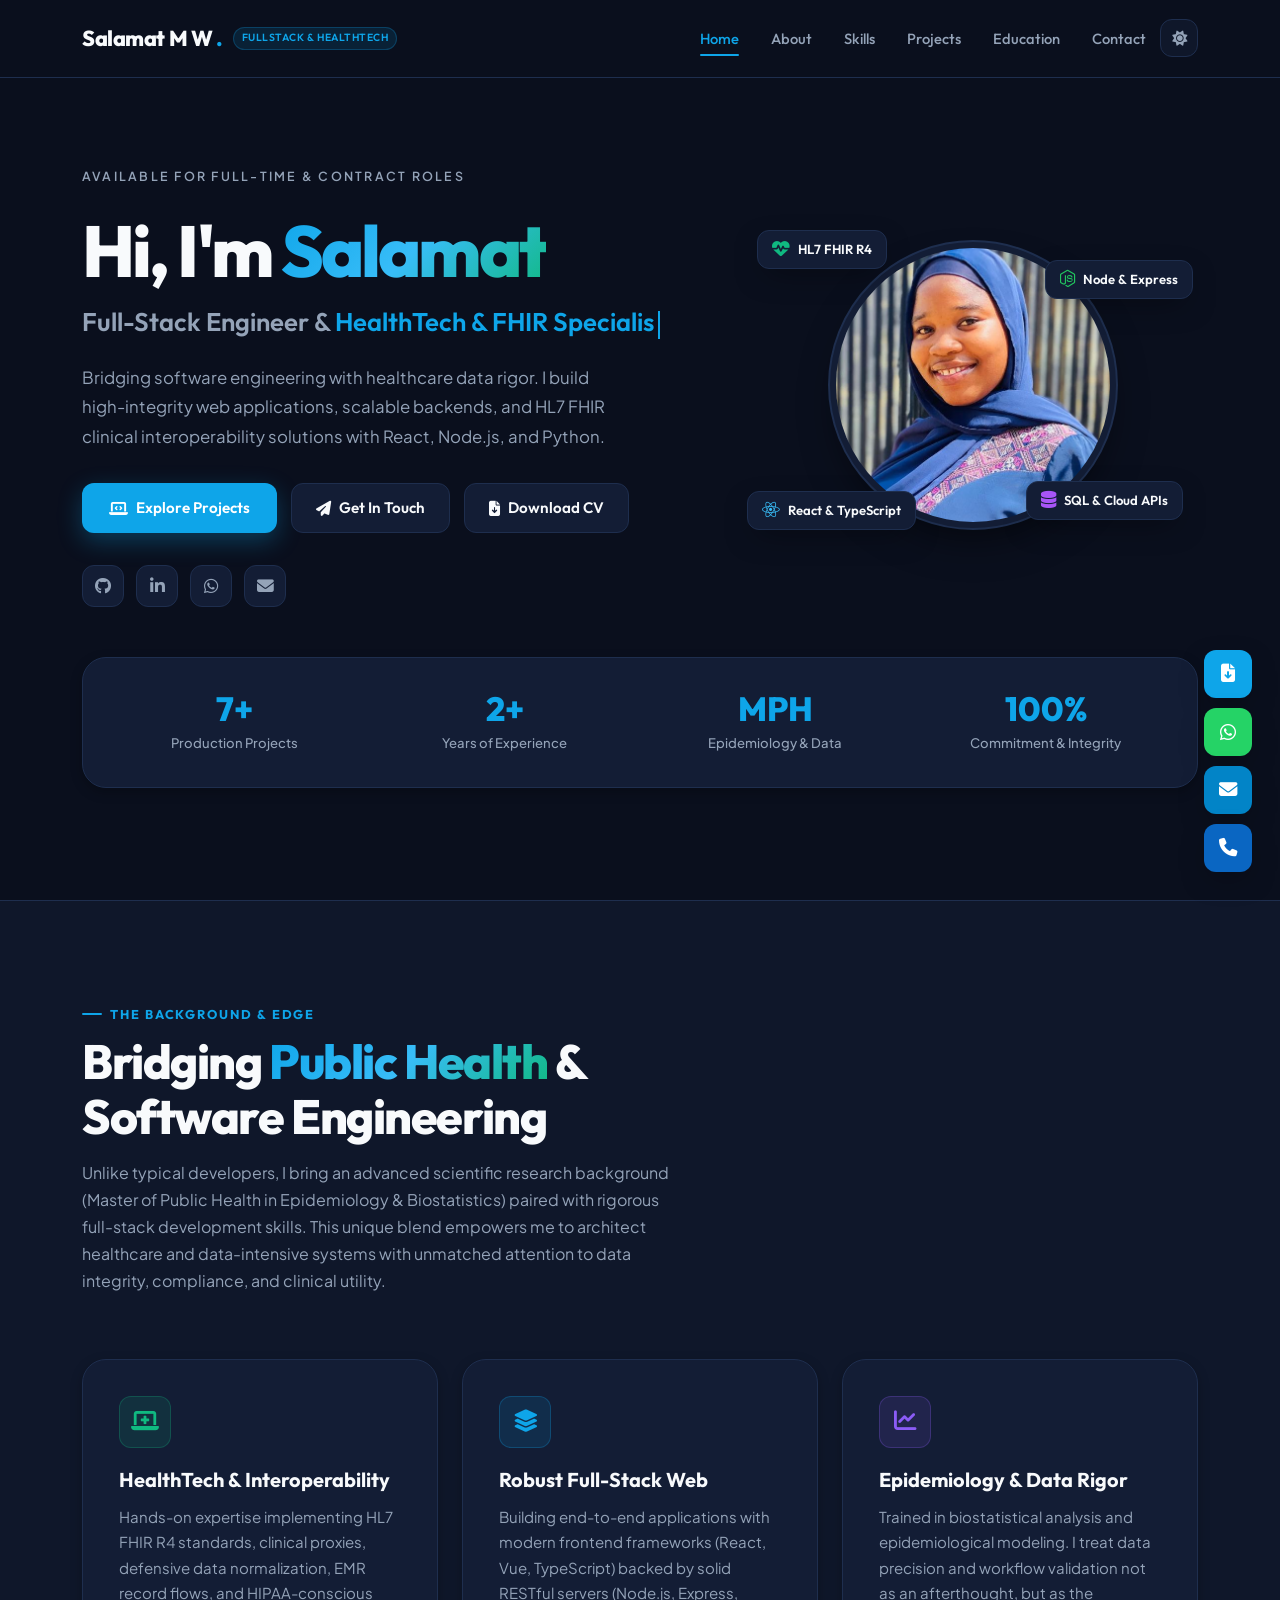
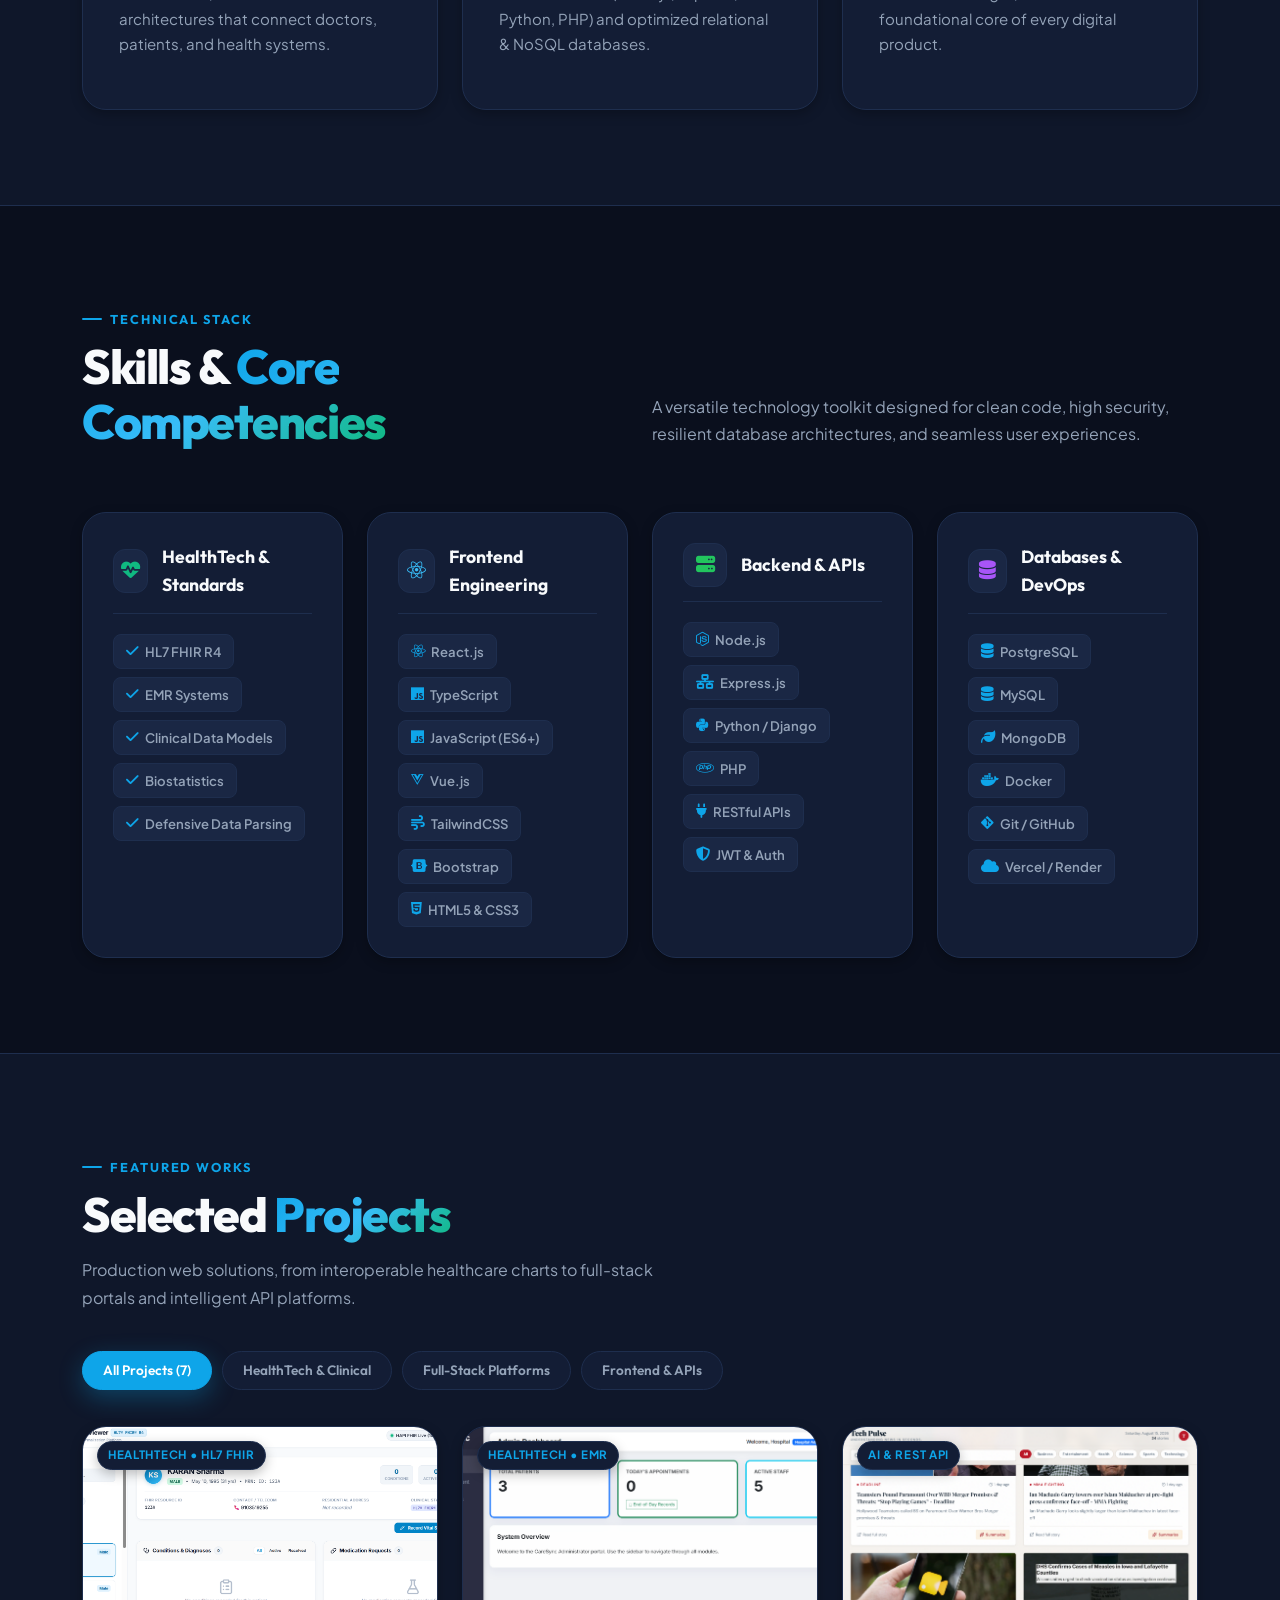
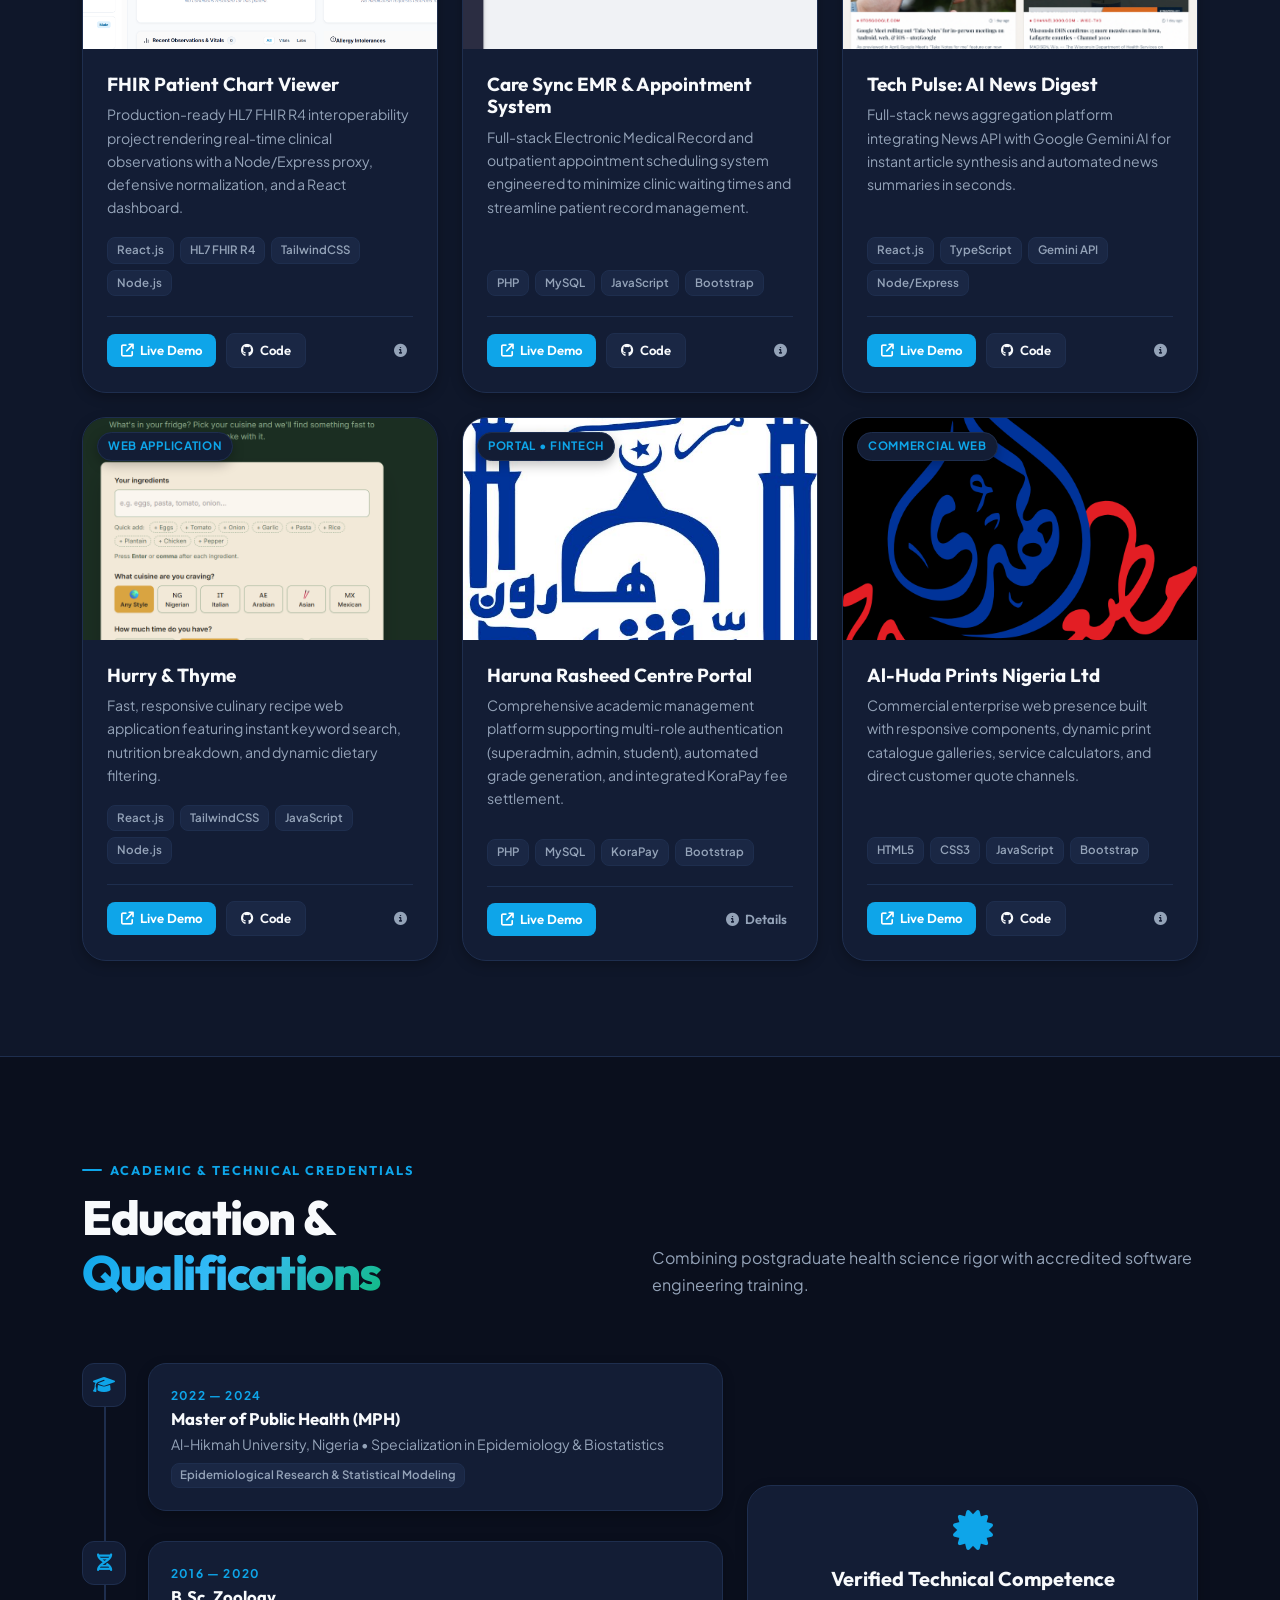
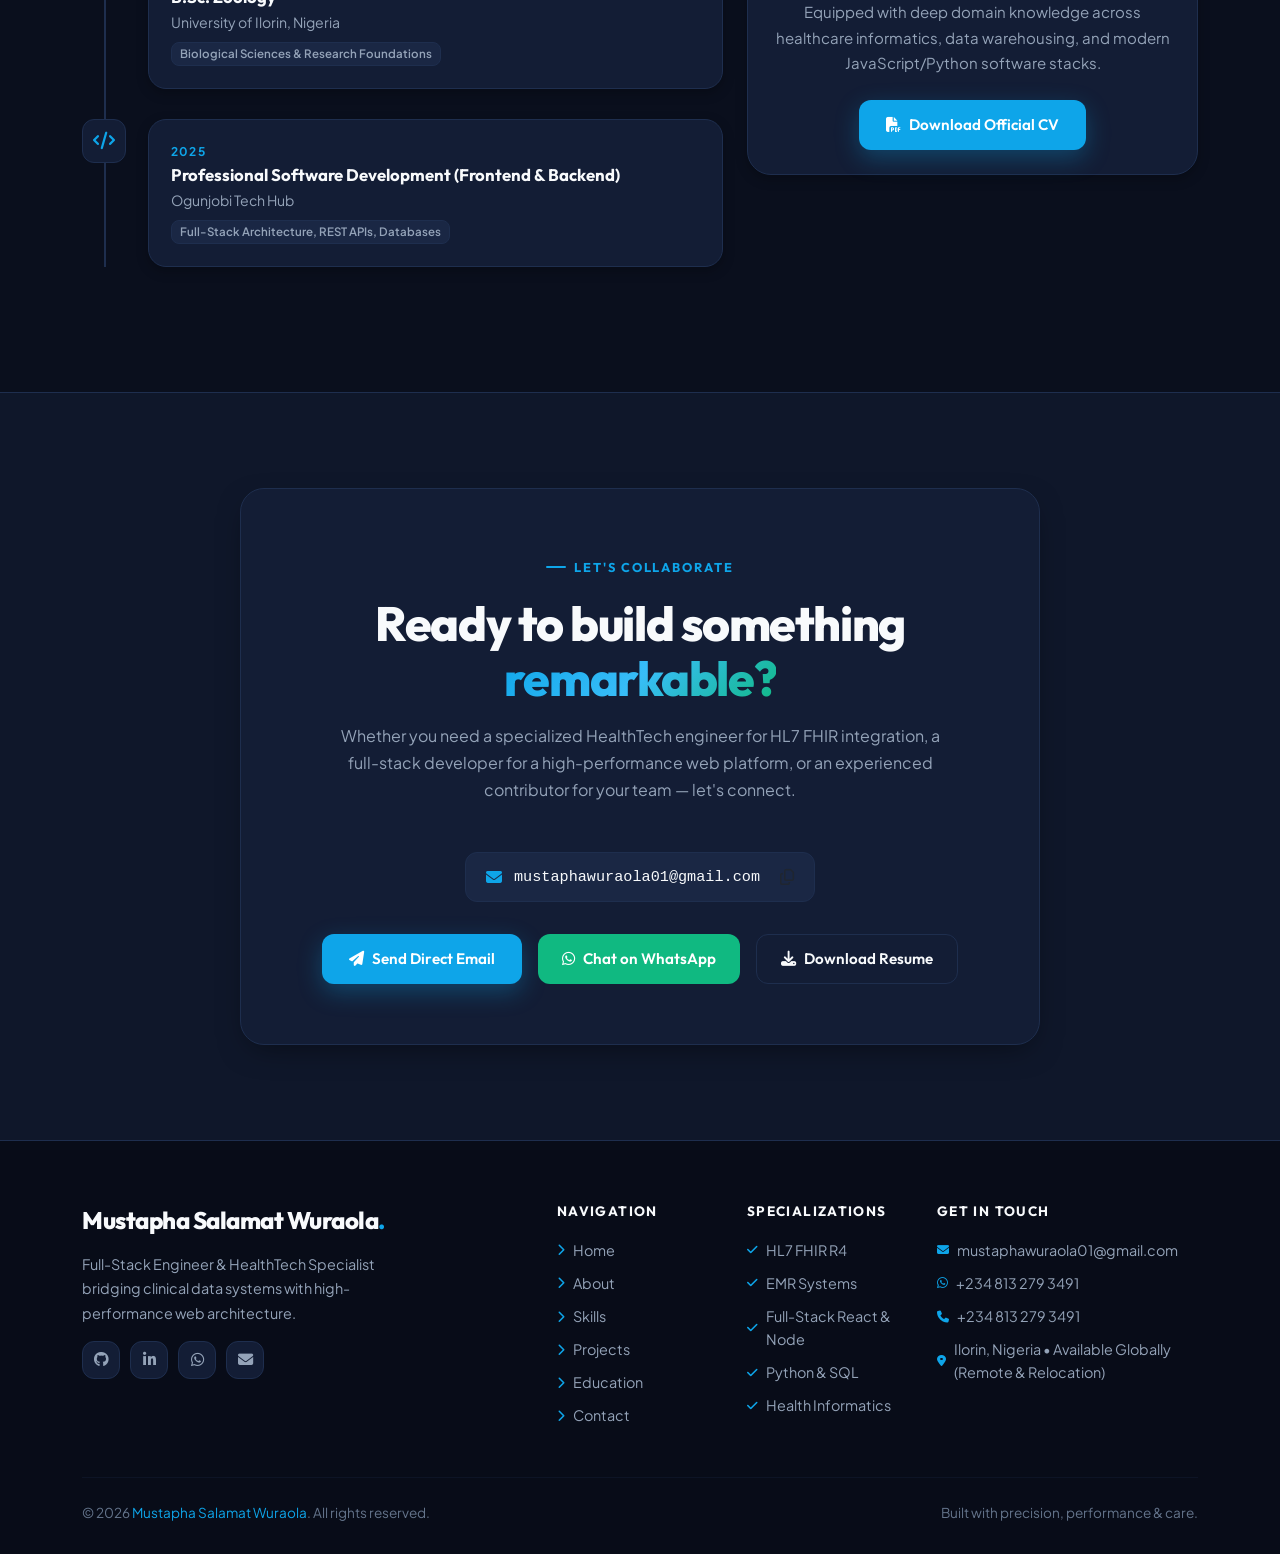
==== commit 5e2202eb: "Add files via upload" ====
--- a/index.html
+++ b/index.html
@@ -10,13 +10,16 @@
   <meta charset="UTF-8" />
   <meta name="viewport" content="width=device-width, initial-scale=1.0" />
   <title>Mustapha Salamat Wuraola — Full-Stack Engineer & HealthTech Specialist</title>
-  <meta name="description" content="Portfolio of Mustapha Salamat Wuraola — Full-Stack Engineer specializing in React, Node.js, Python, and HL7 FHIR clinical interoperability." />
-  
+  <meta name="description"
+    content="Portfolio of Mustapha Salamat Wuraola — Full-Stack Engineer specializing in React, Node.js, Python, and HL7 FHIR clinical interoperability." />
+
   <!-- Fonts -->
   <link rel="preconnect" href="https://fonts.googleapis.com">
   <link rel="preconnect" href="https://fonts.gstatic.com" crossorigin>
-  <link href="https://fonts.googleapis.com/css2?family=Outfit:wght@300;400;500;600;700;800;900&family=Plus+Jakarta+Sans:wght@400;500;600;700&display=swap" rel="stylesheet" />
-  
+  <link
+    href="https://fonts.googleapis.com/css2?family=Outfit:wght@300;400;500;600;700;800;900&family=Plus+Jakarta+Sans:wght@400;500;600;700&display=swap"
+    rel="stylesheet" />
+
   <link rel="icon" href="Salamat.jpeg" />
   <link href="https://cdnjs.cloudflare.com/ajax/libs/font-awesome/6.5.0/css/all.min.css" rel="stylesheet" />
   <link href="bootstrap.min.css" rel="stylesheet" />
@@ -40,7 +43,8 @@
         <button class="theme-toggle" id="darkModeToggle" aria-label="Toggle theme" title="Toggle dark/light theme">
           <i class="fas fa-sun" id="themeIcon"></i>
         </button>
-        <button class="navbar-toggler" type="button" data-bs-toggle="collapse" data-bs-target="#navMenu" aria-label="Toggle navigation">
+        <button class="navbar-toggler" type="button" data-bs-toggle="collapse" data-bs-target="#navMenu"
+          aria-label="Toggle navigation">
           <i class="fas fa-bars"></i>
         </button>
       </div>
@@ -74,7 +78,8 @@
           </div>
 
           <p class="hero-desc">
-            Bridging software engineering with healthcare data rigor. I build high-integrity web applications, scalable backends, and HL7 FHIR clinical interoperability solutions with React, Node.js, and Python.
+            Bridging software engineering with healthcare data rigor. I build high-integrity web applications, scalable
+            backends, and HL7 FHIR clinical interoperability solutions with React, Node.js, and Python.
           </p>
 
           <div class="hero-actions">
@@ -90,13 +95,16 @@
           </div>
 
           <div class="hero-socials">
-            <a href="https://github.com/salamatwuraola" class="hero-social-btn" title="GitHub" target="_blank" rel="noopener">
+            <a href="https://github.com/salamatwuraola" class="hero-social-btn" title="GitHub" target="_blank"
+              rel="noopener">
               <i class="fab fa-github"></i>
             </a>
-            <a href="https://www.linkedin.com/in/salamat-wuraola-mustapha-bsc-mph-maiph-a750a91ba/" class="hero-social-btn" title="LinkedIn" target="_blank" rel="noopener">
+            <a href="https://www.linkedin.com/in/salamat-wuraola-mustapha-bsc-mph-maiph-a750a91ba/"
+              class="hero-social-btn" title="LinkedIn" target="_blank" rel="noopener">
               <i class="fab fa-linkedin-in"></i>
             </a>
-            <a href="https://wa.me/2348132793491" class="hero-social-btn" title="WhatsApp" target="_blank" rel="noopener">
+            <a href="https://wa.me/2348132793491" class="hero-social-btn" title="WhatsApp" target="_blank"
+              rel="noopener">
               <i class="fab fa-whatsapp"></i>
             </a>
             <a href="mailto:mustaphawuraola01@gmail.com" class="hero-social-btn" title="Email Salamat">
@@ -174,7 +182,10 @@
             Bridging <span class="gradient-text">Public Health</span> & Software Engineering
           </h2>
           <p class="section-desc">
-            Unlike typical developers, I bring an advanced scientific research background (Master of Public Health in Epidemiology & Biostatistics) paired with rigorous full-stack development skills. This unique blend empowers me to architect healthcare and data-intensive systems with unmatched attention to data integrity, compliance, and clinical utility.
+            Unlike typical developers, I bring an advanced scientific research background (Master of Public Health in
+            Epidemiology & Biostatistics) paired with rigorous full-stack development skills. This unique blend empowers
+            me to architect healthcare and data-intensive systems with unmatched attention to data integrity,
+            compliance, and clinical utility.
           </p>
         </div>
       </div>
@@ -187,7 +198,8 @@
             </div>
             <h3 class="about-title">HealthTech & Interoperability</h3>
             <p class="about-text">
-              Hands-on expertise implementing HL7 FHIR R4 standards, clinical proxies, defensive data normalization, EMR record flows, and HIPAA-conscious architectures that connect doctors, patients, and health systems.
+              Hands-on expertise implementing HL7 FHIR R4 standards, clinical proxies, defensive data normalization, EMR
+              record flows, and HIPAA-conscious architectures that connect doctors, patients, and health systems.
             </p>
           </div>
         </div>
@@ -199,7 +211,8 @@
             </div>
             <h3 class="about-title">Robust Full-Stack Web</h3>
             <p class="about-text">
-              Building end-to-end applications with modern frontend frameworks (React, Vue, TypeScript) backed by solid RESTful servers (Node.js, Express, Python, PHP) and optimized relational & NoSQL databases.
+              Building end-to-end applications with modern frontend frameworks (React, Vue, TypeScript) backed by solid
+              RESTful servers (Node.js, Express, Python, PHP) and optimized relational & NoSQL databases.
             </p>
           </div>
         </div>
@@ -211,7 +224,8 @@
             </div>
             <h3 class="about-title">Epidemiology & Data Rigor</h3>
             <p class="about-text">
-              Trained in biostatistical analysis and epidemiological modeling. I treat data precision and workflow validation not as an afterthought, but as the foundational core of every digital product.
+              Trained in biostatistical analysis and epidemiological modeling. I treat data precision and workflow
+              validation not as an afterthought, but as the foundational core of every digital product.
             </p>
           </div>
         </div>
@@ -229,7 +243,8 @@
         </div>
         <div class="col-lg-6 d-flex align-items-end reveal-right">
           <p class="section-desc">
-            A versatile technology toolkit designed for clean code, high security, resilient database architectures, and seamless user experiences.
+            A versatile technology toolkit designed for clean code, high security, resilient database architectures, and
+            seamless user experiences.
           </p>
         </div>
       </div>
@@ -318,7 +333,8 @@
           <div class="section-label">Featured Works</div>
           <h2 class="section-title">Selected <span class="gradient-text">Projects</span></h2>
           <p class="section-desc">
-            Production web solutions, from interoperable healthcare charts to full-stack portals and intelligent API platforms.
+            Production web solutions, from interoperable healthcare charts to full-stack portals and intelligent API
+            platforms.
           </p>
         </div>
       </div>
@@ -344,7 +360,8 @@
             <div class="project-body">
               <h3 class="project-title" onclick="openModal(6)">FHIR Patient Chart Viewer</h3>
               <p class="project-desc">
-                Production-ready HL7 FHIR R4 interoperability project rendering real-time clinical observations with a Node/Express proxy, defensive normalization, and a React dashboard.
+                Production-ready HL7 FHIR R4 interoperability project rendering real-time clinical observations with a
+                Node/Express proxy, defensive normalization, and a React dashboard.
               </p>
               <div class="project-tech-pills">
                 <span class="tech-tag">React.js</span>
@@ -356,7 +373,8 @@
                 <a href="https://fhir-p71r.onrender.com/" target="_blank" rel="noopener" class="project-btn-link live">
                   <i class="fas fa-arrow-up-right-from-square"></i> Live Demo
                 </a>
-                <a href="https://github.com/salamatwuraola/FHIR" target="_blank" rel="noopener" class="project-btn-link code">
+                <a href="https://github.com/salamatwuraola/FHIR" target="_blank" rel="noopener"
+                  class="project-btn-link code">
                   <i class="fab fa-github"></i> Code
                 </a>
                 <button onclick="openModal(6)" class="project-btn-link modal-btn" title="View Case Study">
@@ -378,7 +396,8 @@
             <div class="project-body">
               <h3 class="project-title" onclick="openModal(4)">Care Sync EMR & Appointment System</h3>
               <p class="project-desc">
-                Full-stack Electronic Medical Record and outpatient appointment scheduling system engineered to minimize clinic waiting times and streamline patient record management.
+                Full-stack Electronic Medical Record and outpatient appointment scheduling system engineered to minimize
+                clinic waiting times and streamline patient record management.
               </p>
               <div class="project-tech-pills">
                 <span class="tech-tag">PHP</span>
@@ -387,10 +406,12 @@
                 <span class="tech-tag">Bootstrap</span>
               </div>
               <div class="project-actions">
-                <a href="https://caresync.free.je/login.php" target="_blank" rel="noopener" class="project-btn-link live">
+                <a href="https://caresync.free.je/login.php" target="_blank" rel="noopener"
+                  class="project-btn-link live">
                   <i class="fas fa-arrow-up-right-from-square"></i> Live Demo
                 </a>
-                <a href="https://github.com/salamatwuraola/CareSync" target="_blank" rel="noopener" class="project-btn-link code">
+                <a href="https://github.com/salamatwuraola/CareSync" target="_blank" rel="noopener"
+                  class="project-btn-link code">
                   <i class="fab fa-github"></i> Code
                 </a>
                 <button onclick="openModal(4)" class="project-btn-link modal-btn" title="View Case Study">
@@ -412,7 +433,8 @@
             <div class="project-body">
               <h3 class="project-title" onclick="openModal(3)">Tech Pulse: AI News Digest</h3>
               <p class="project-desc">
-                Full-stack news aggregation platform integrating News API with Google Gemini AI for instant article synthesis and automated news summaries in seconds.
+                Full-stack news aggregation platform integrating News API with Google Gemini AI for instant article
+                synthesis and automated news summaries in seconds.
               </p>
               <div class="project-tech-pills">
                 <span class="tech-tag">React.js</span>
@@ -421,10 +443,12 @@
                 <span class="tech-tag">Node/Express</span>
               </div>
               <div class="project-actions">
-                <a href="https://tech-pulse-news-one.vercel.app/" target="_blank" rel="noopener" class="project-btn-link live">
+                <a href="https://tech-pulse-news-one.vercel.app/" target="_blank" rel="noopener"
+                  class="project-btn-link live">
                   <i class="fas fa-arrow-up-right-from-square"></i> Live Demo
                 </a>
-                <a href="https://github.com/salamatwuraola/Tech-Pulse" target="_blank" rel="noopener" class="project-btn-link code">
+                <a href="https://github.com/salamatwuraola/Tech-Pulse" target="_blank" rel="noopener"
+                  class="project-btn-link code">
                   <i class="fab fa-github"></i> Code
                 </a>
                 <button onclick="openModal(3)" class="project-btn-link modal-btn" title="View Case Study">
@@ -446,7 +470,8 @@
             <div class="project-body">
               <h3 class="project-title" onclick="openModal(5)">Hurry & Thyme</h3>
               <p class="project-desc">
-                Fast, responsive culinary recipe web application featuring instant keyword search, nutrition breakdown, and dynamic dietary filtering.
+                Fast, responsive culinary recipe web application featuring instant keyword search, nutrition breakdown,
+                and dynamic dietary filtering.
               </p>
               <div class="project-tech-pills">
                 <span class="tech-tag">React.js</span>
@@ -455,10 +480,12 @@
                 <span class="tech-tag">Node.js</span>
               </div>
               <div class="project-actions">
-                <a href="https://hurry-and-thyme.onrender.com/" target="_blank" rel="noopener" class="project-btn-link live">
+                <a href="https://hurry-and-thyme.onrender.com/" target="_blank" rel="noopener"
+                  class="project-btn-link live">
                   <i class="fas fa-arrow-up-right-from-square"></i> Live Demo
                 </a>
-                <a href="https://github.com/salamatwuraola/hurry-and-thyme" target="_blank" rel="noopener" class="project-btn-link code">
+                <a href="https://github.com/salamatwuraola/hurry-and-thyme" target="_blank" rel="noopener"
+                  class="project-btn-link code">
                   <i class="fab fa-github"></i> Code
                 </a>
                 <button onclick="openModal(5)" class="project-btn-link modal-btn" title="View Case Study">
@@ -480,7 +507,8 @@
             <div class="project-body">
               <h3 class="project-title" onclick="openModal(2)">Haruna Rasheed Centre Portal</h3>
               <p class="project-desc">
-                Comprehensive academic management platform supporting multi-role authentication (superadmin, admin, student), automated grade generation, and integrated KoraPay fee settlement.
+                Comprehensive academic management platform supporting multi-role authentication (superadmin, admin,
+                student), automated grade generation, and integrated KoraPay fee settlement.
               </p>
               <div class="project-tech-pills">
                 <span class="tech-tag">PHP</span>
@@ -511,7 +539,8 @@
             <div class="project-body">
               <h3 class="project-title" onclick="openModal(0)">Al-Huda Prints Nigeria Ltd</h3>
               <p class="project-desc">
-                Commercial enterprise web presence built with responsive components, dynamic print catalogue galleries, service calculators, and direct customer quote channels.
+                Commercial enterprise web presence built with responsive components, dynamic print catalogue galleries,
+                service calculators, and direct customer quote channels.
               </p>
               <div class="project-tech-pills">
                 <span class="tech-tag">HTML5</span>
@@ -520,10 +549,12 @@
                 <span class="tech-tag">Bootstrap</span>
               </div>
               <div class="project-actions">
-                <a href="https://al-huda-prints.vercel.app/" target="_blank" rel="noopener" class="project-btn-link live">
+                <a href="https://al-huda-prints.vercel.app/" target="_blank" rel="noopener"
+                  class="project-btn-link live">
                   <i class="fas fa-arrow-up-right-from-square"></i> Live Demo
                 </a>
-                <a href="https://github.com/salamatwuraola/Al-Huda-Prints" target="_blank" rel="noopener" class="project-btn-link code">
+                <a href="https://github.com/salamatwuraola/Al-Huda-Prints" target="_blank" rel="noopener"
+                  class="project-btn-link code">
                   <i class="fab fa-github"></i> Code
                 </a>
                 <button onclick="openModal(0)" class="project-btn-link modal-btn" title="View Case Study">
@@ -579,7 +610,8 @@
               <div class="edu-card">
                 <div class="edu-year">2022 — 2024</div>
                 <h3 class="edu-degree">Master of Public Health (MPH)</h3>
-                <div class="edu-school">Al-Hikmah University, Nigeria • Specialization in Epidemiology & Biostatistics</div>
+                <div class="edu-school">Al-Hikmah University, Nigeria • Specialization in Epidemiology & Biostatistics
+                </div>
                 <div class="edu-badge-tag">Epidemiological Research & Statistical Modeling</div>
               </div>
             </div>
@@ -616,7 +648,8 @@
             </div>
             <h3 class="about-title mb-2">Verified Technical Competence</h3>
             <p class="about-text mb-4">
-              Equipped with deep domain knowledge across healthcare informatics, data warehousing, and modern JavaScript/Python software stacks.
+              Equipped with deep domain knowledge across healthcare informatics, data warehousing, and modern
+              JavaScript/Python software stacks.
             </p>
             <div class="d-flex justify-content-center gap-3">
               <a href="Salamat's_CV.pdf" class="btn-primary-custom" download>
@@ -638,7 +671,8 @@
           Ready to build something <span class="gradient-text">remarkable?</span>
         </h2>
         <p class="section-desc mx-auto mb-4">
-          Whether you need a specialized HealthTech engineer for HL7 FHIR integration, a full-stack developer for a high-performance web platform, or an experienced contributor for your team — let's connect.
+          Whether you need a specialized HealthTech engineer for HL7 FHIR integration, a full-stack developer for a
+          high-performance web platform, or an experienced contributor for your team — let's connect.
         </p>
 
         <!-- One-Click Copy Email Box -->
@@ -674,7 +708,8 @@
     </div>
     <div class="float-row">
       <div class="float-label">WhatsApp</div>
-      <a href="https://wa.me/2348132793491" class="float-btn wa" title="Chat on WhatsApp" target="_blank" rel="noopener">
+      <a href="https://wa.me/2348132793491" class="float-btn wa" title="Chat on WhatsApp" target="_blank"
+        rel="noopener">
         <i class="fab fa-whatsapp"></i>
       </a>
     </div>
@@ -701,12 +736,16 @@
             Mustapha Salamat Wuraola<span>.</span>
           </div>
           <p class="footer-desc">
-            Full-Stack Engineer & HealthTech Specialist bridging clinical data systems with high-performance web architecture.
+            Full-Stack Engineer & HealthTech Specialist bridging clinical data systems with high-performance web
+            architecture.
           </p>
           <div class="footer-social">
-            <a href="https://github.com/salamatwuraola" target="_blank" rel="noopener" title="GitHub"><i class="fab fa-github"></i></a>
-            <a href="https://www.linkedin.com/in/salamat-wuraola-mustapha-bsc-mph-maiph-a750a91ba/" target="_blank" rel="noopener" title="LinkedIn"><i class="fab fa-linkedin-in"></i></a>
-            <a href="https://wa.me/2348132793491" target="_blank" rel="noopener" title="WhatsApp"><i class="fab fa-whatsapp"></i></a>
+            <a href="https://github.com/salamatwuraola" target="_blank" rel="noopener" title="GitHub"><i
+                class="fab fa-github"></i></a>
+            <a href="https://www.linkedin.com/in/salamat-wuraola-mustapha-bsc-mph-maiph-a750a91ba/" target="_blank"
+              rel="noopener" title="LinkedIn"><i class="fab fa-linkedin-in"></i></a>
+            <a href="https://wa.me/2348132793491" target="_blank" rel="noopener" title="WhatsApp"><i
+                class="fab fa-whatsapp"></i></a>
             <a href="mailto:mustaphawuraola01@gmail.com" title="Email"><i class="fas fa-envelope"></i></a>
           </div>
         </div>
@@ -742,7 +781,7 @@
             <i class="fas fa-phone"></i> +234 813 279 3491
           </a>
           <div class="footer-link">
-            <i class="fas fa-map-marker-alt"></i> Ilorin, Nigeria • Available Globally (Remote)
+            <i class="fas fa-map-marker-alt"></i> Ilorin, Nigeria • Available Globally (Remote & Relocation)
           </div>
         </div>
       </div>
@@ -762,4 +801,5 @@
 
   <script src="main.js"></script>
 </body>
+
 </html>
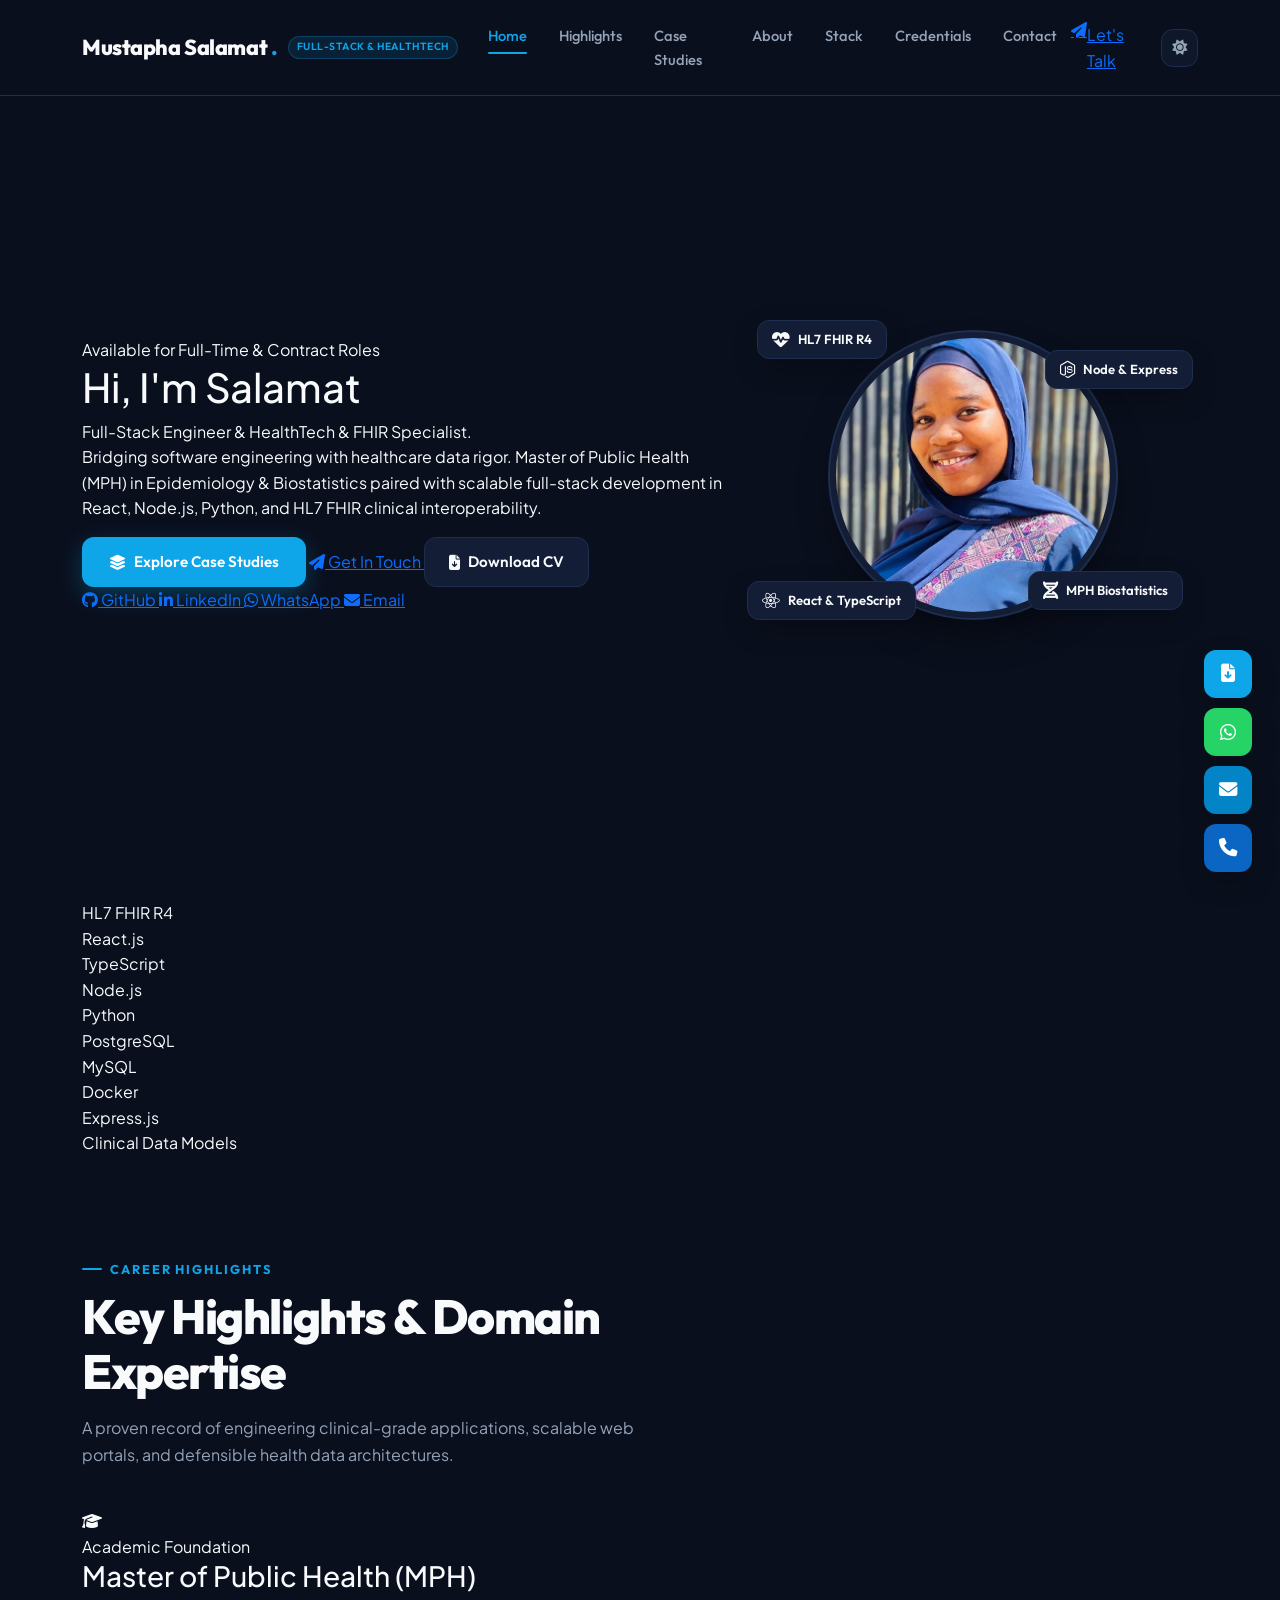
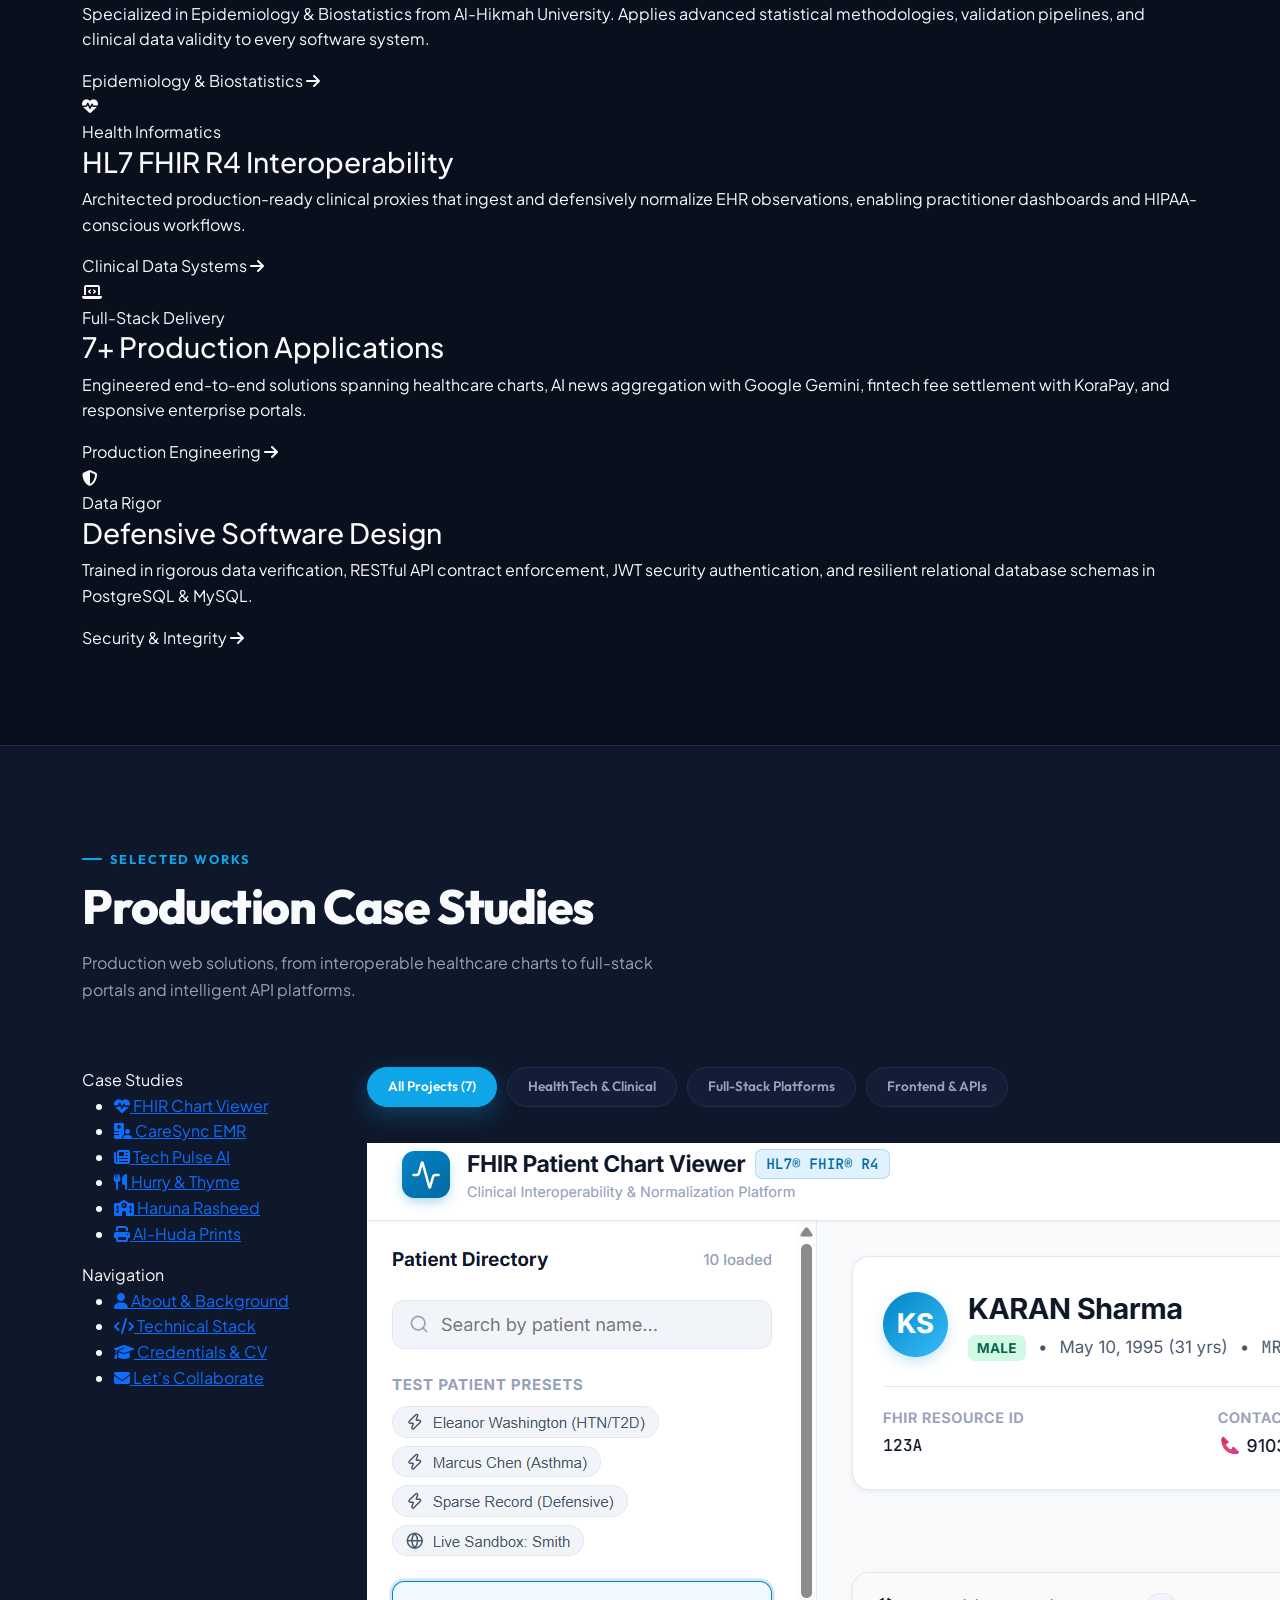
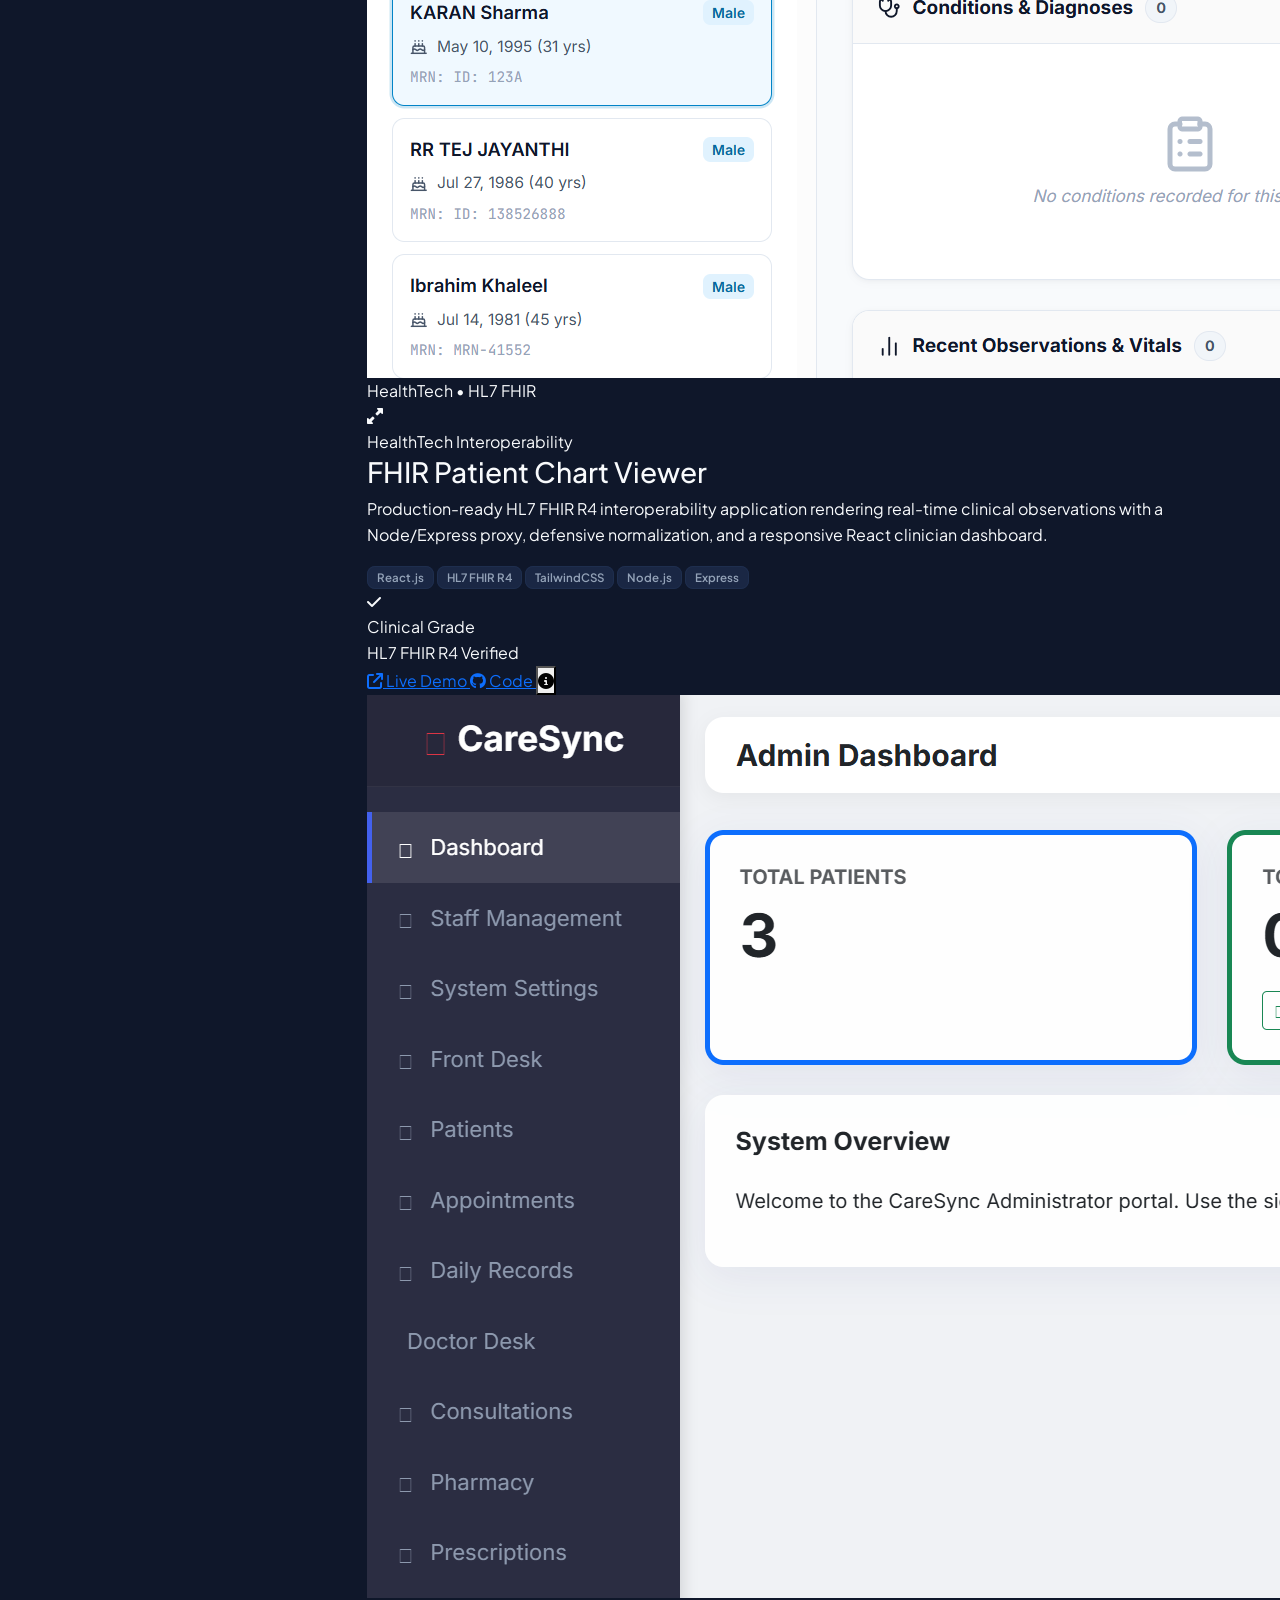
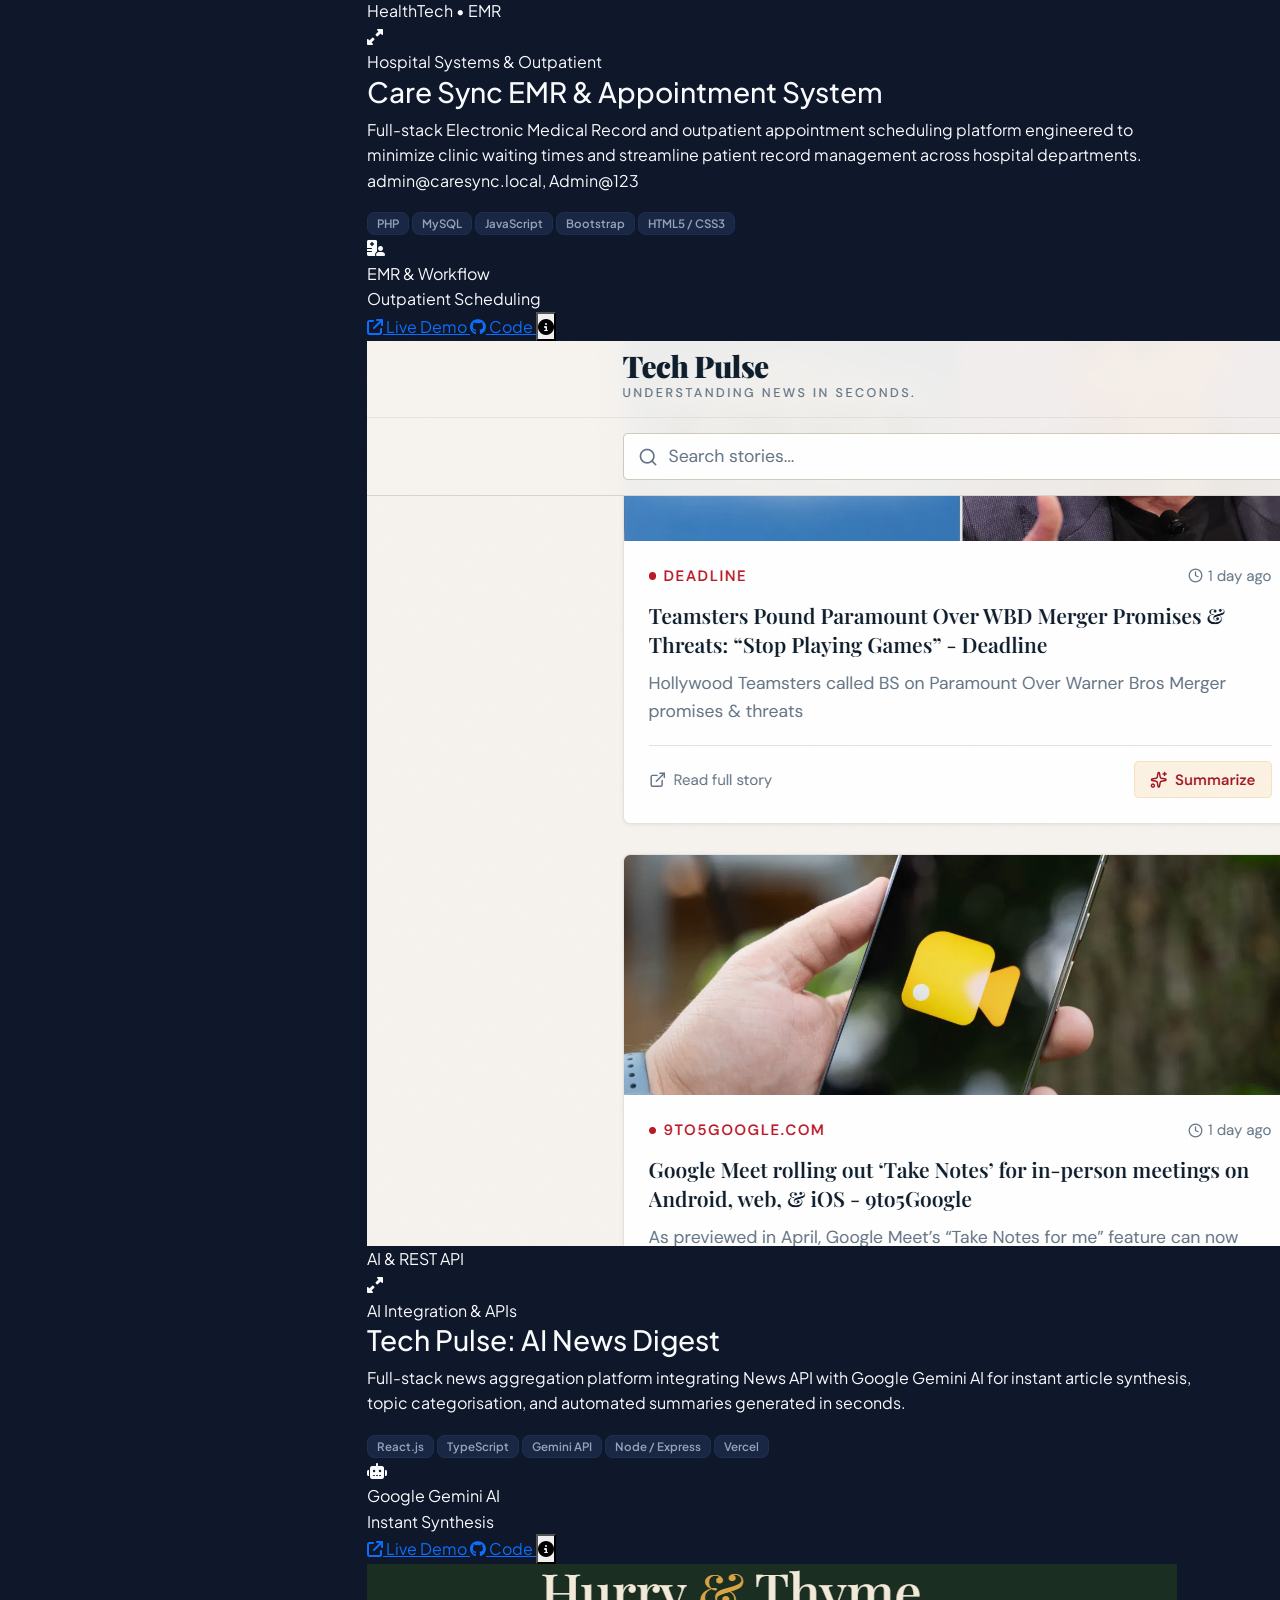
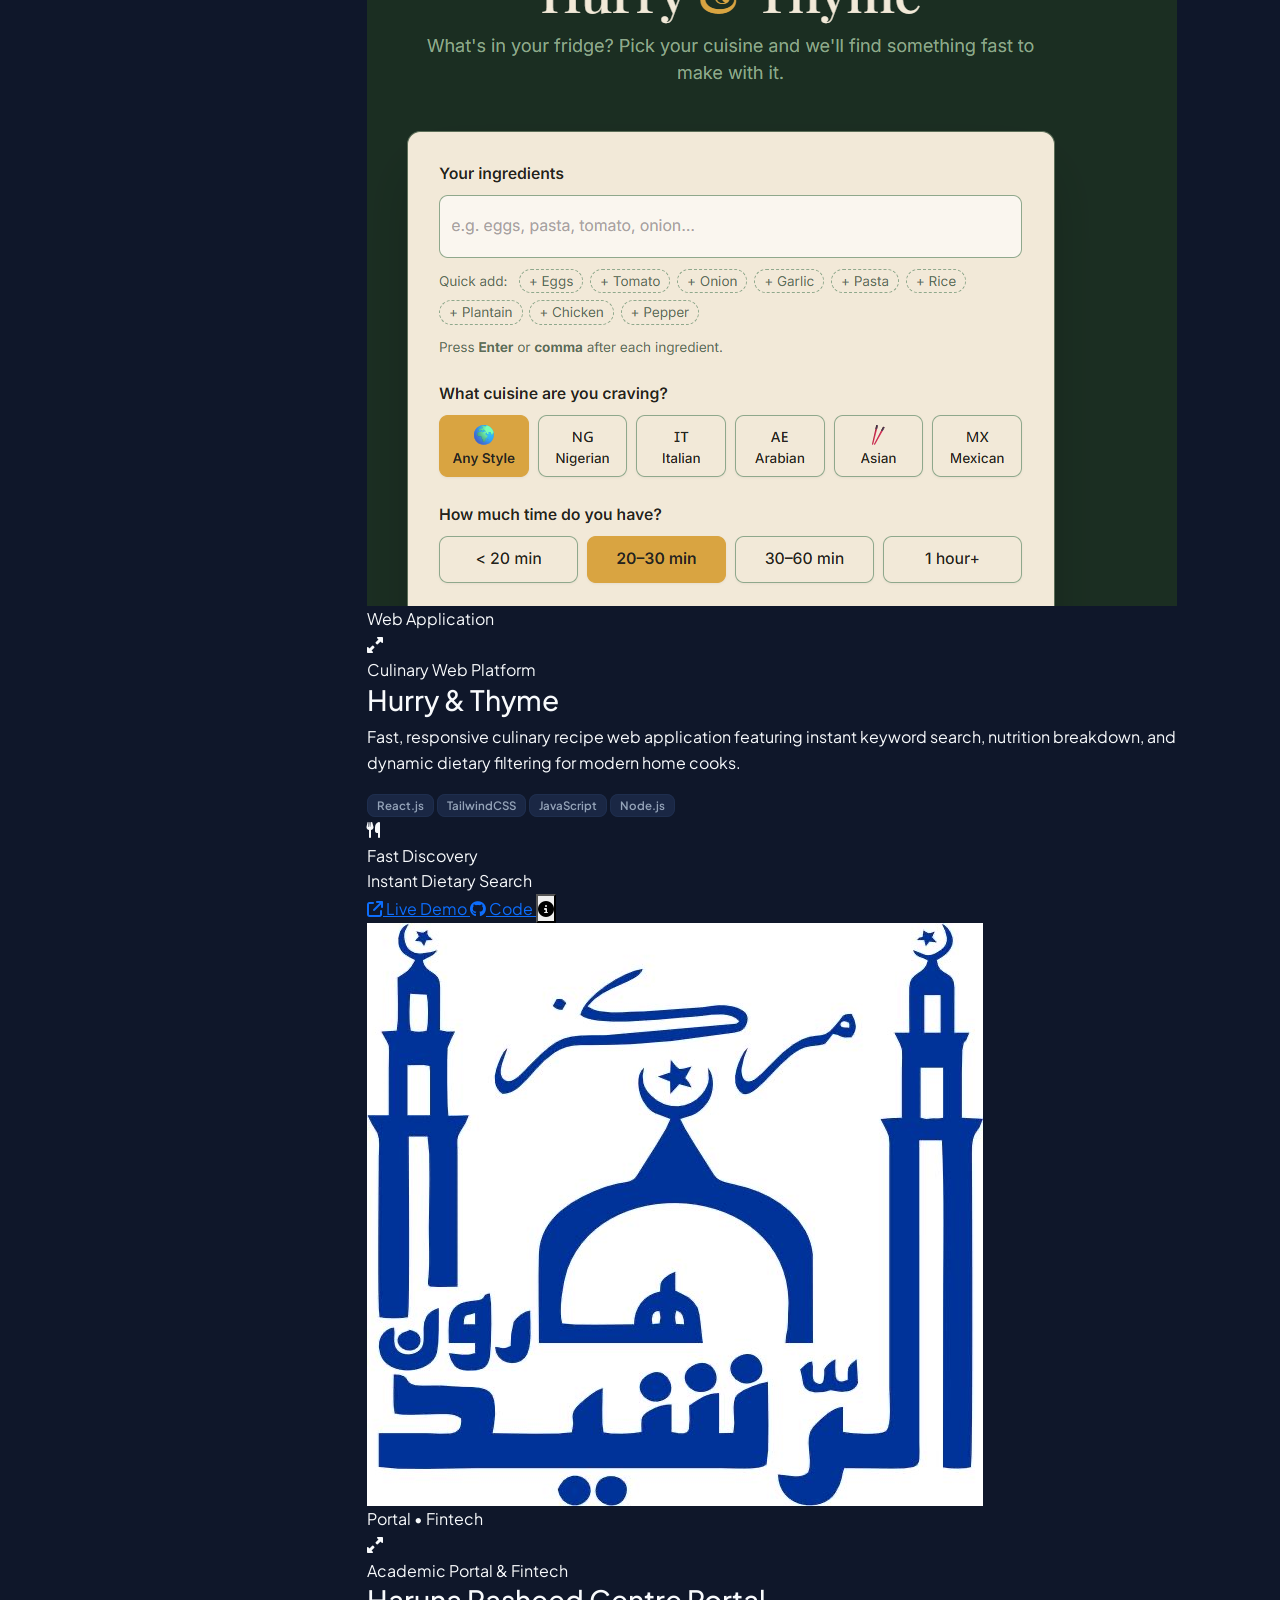
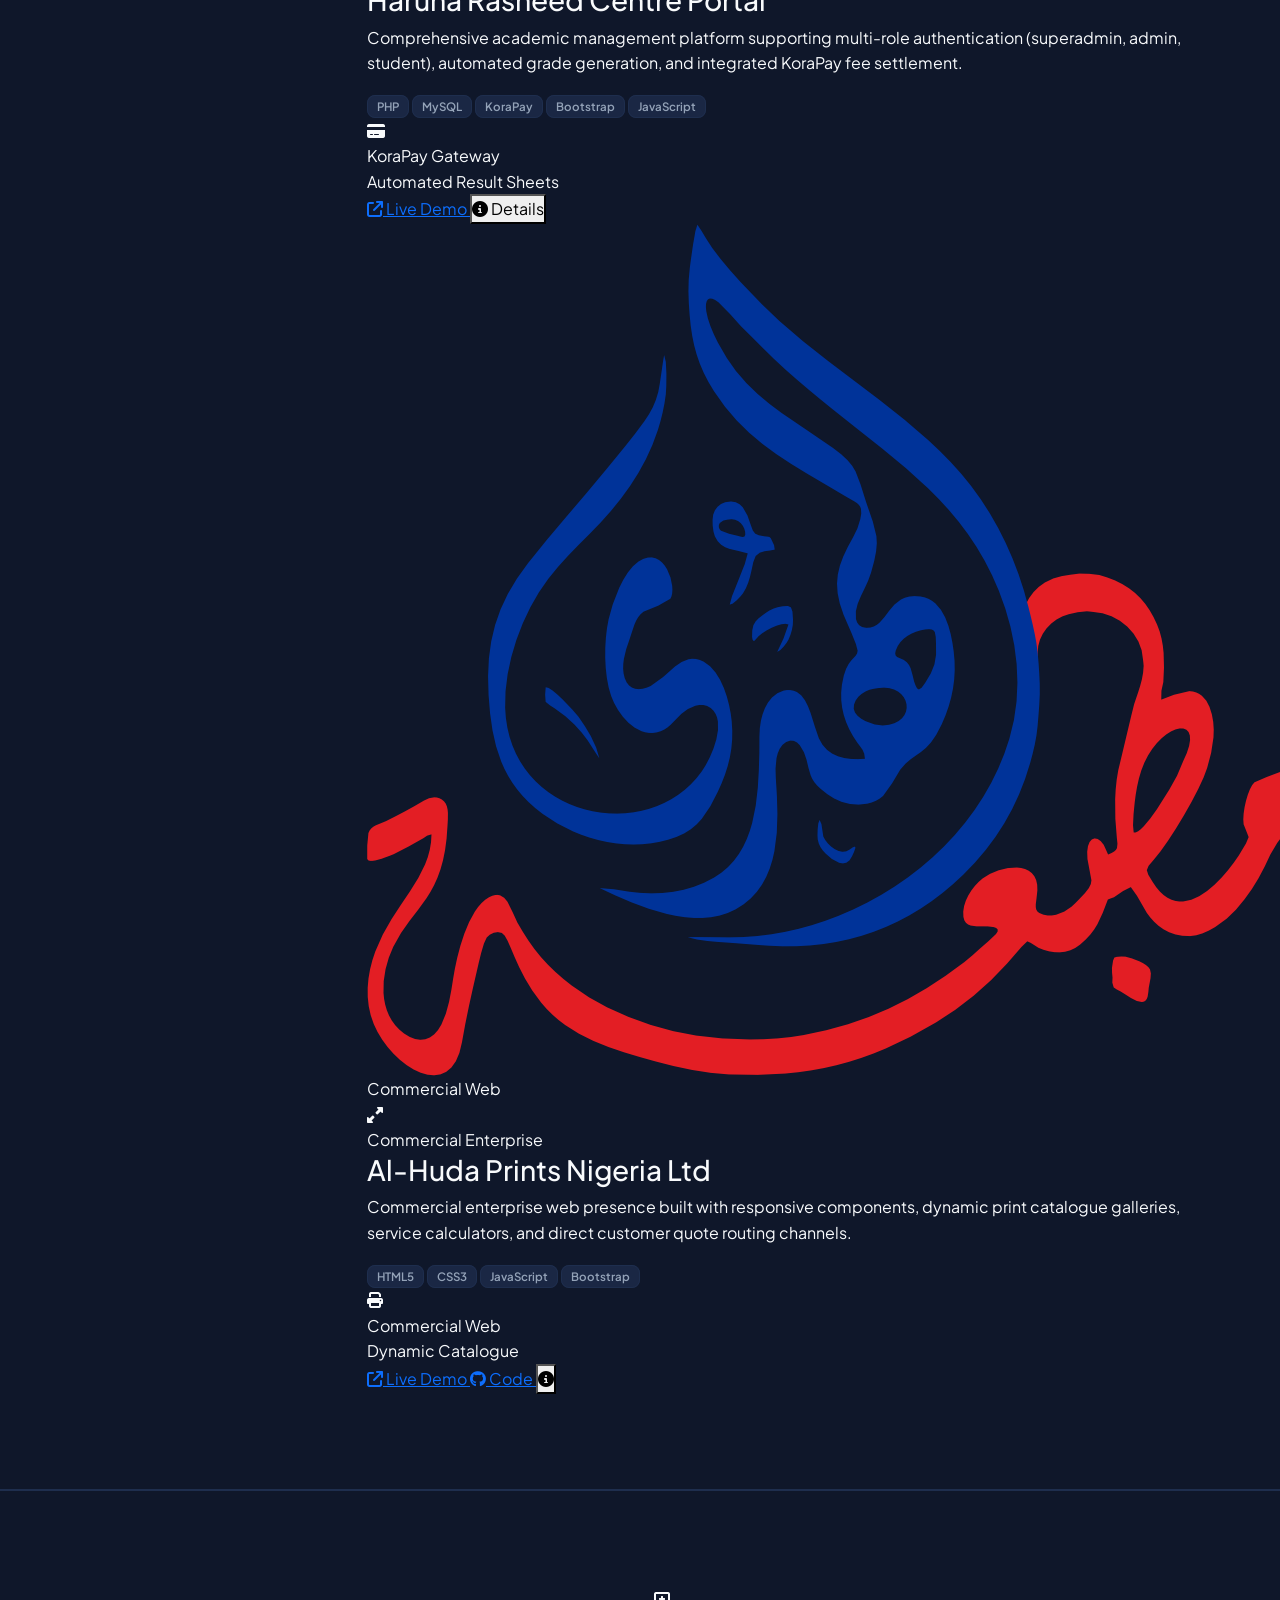
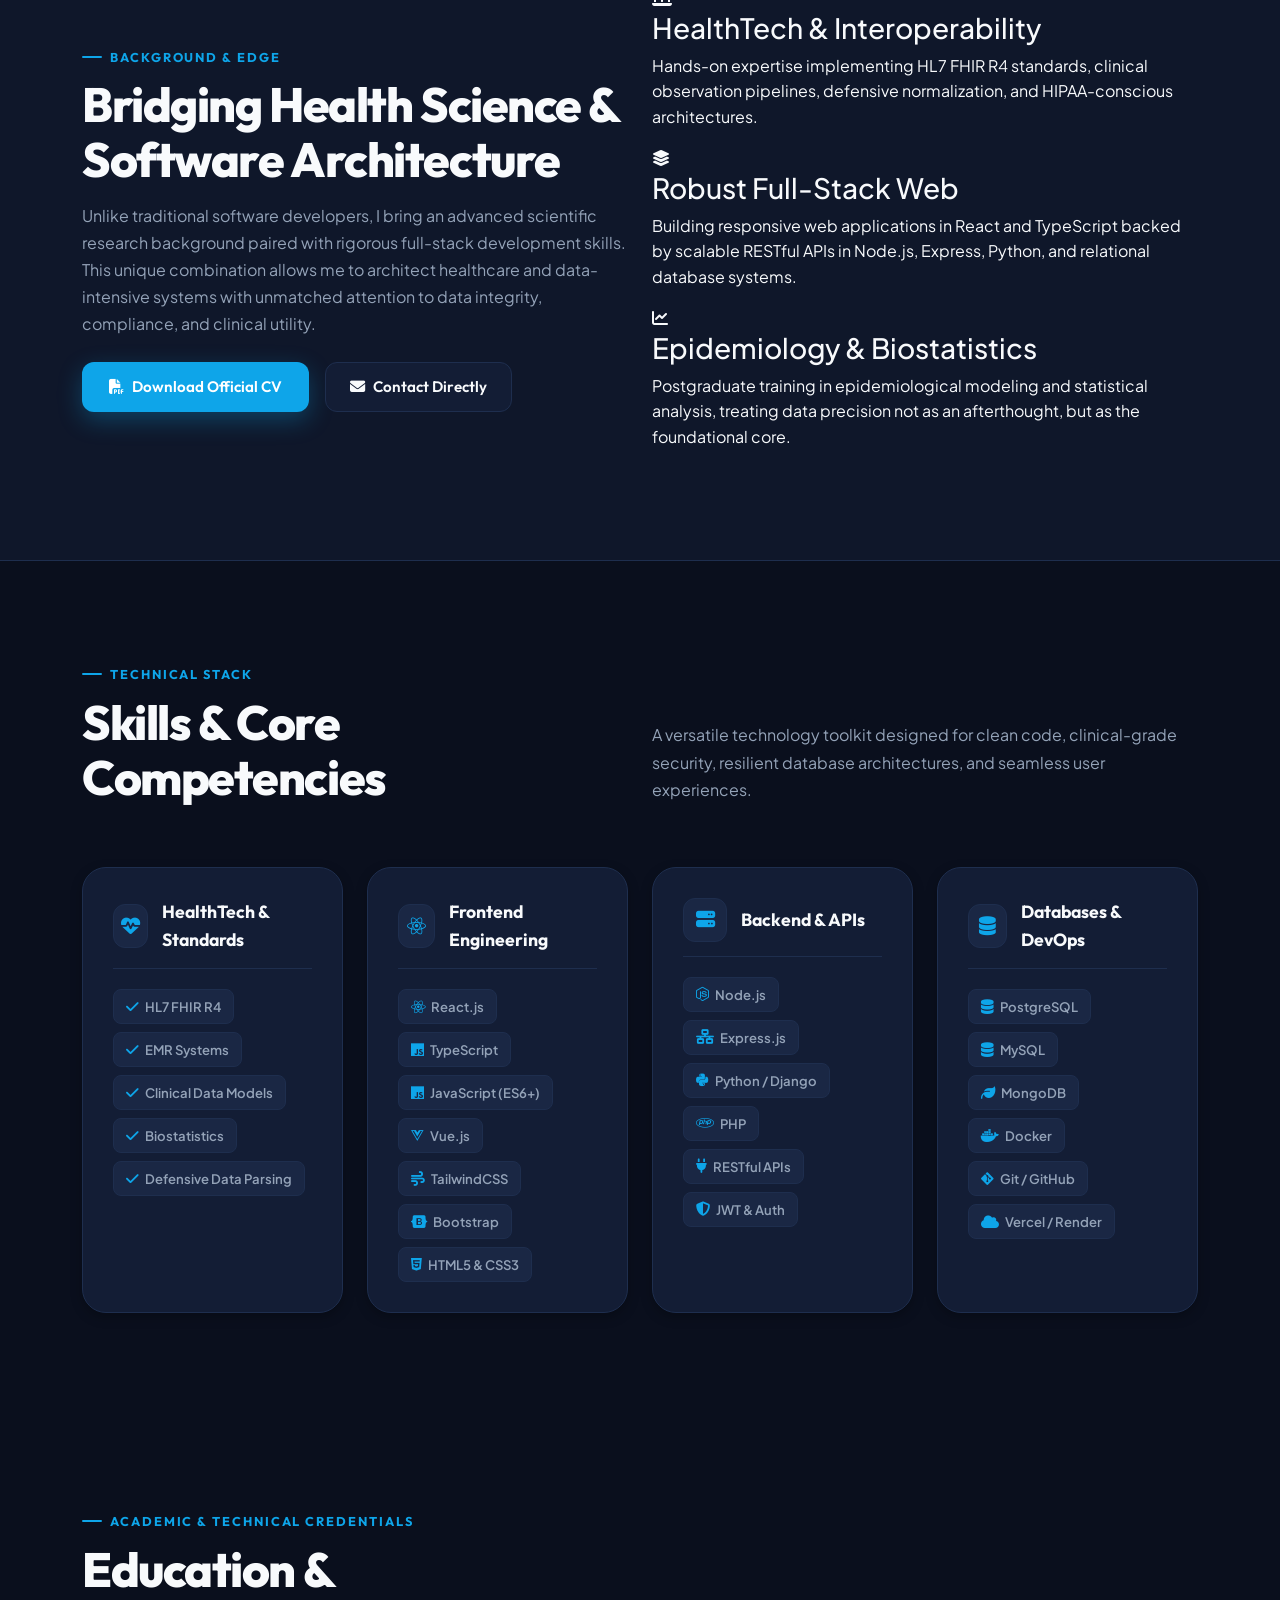
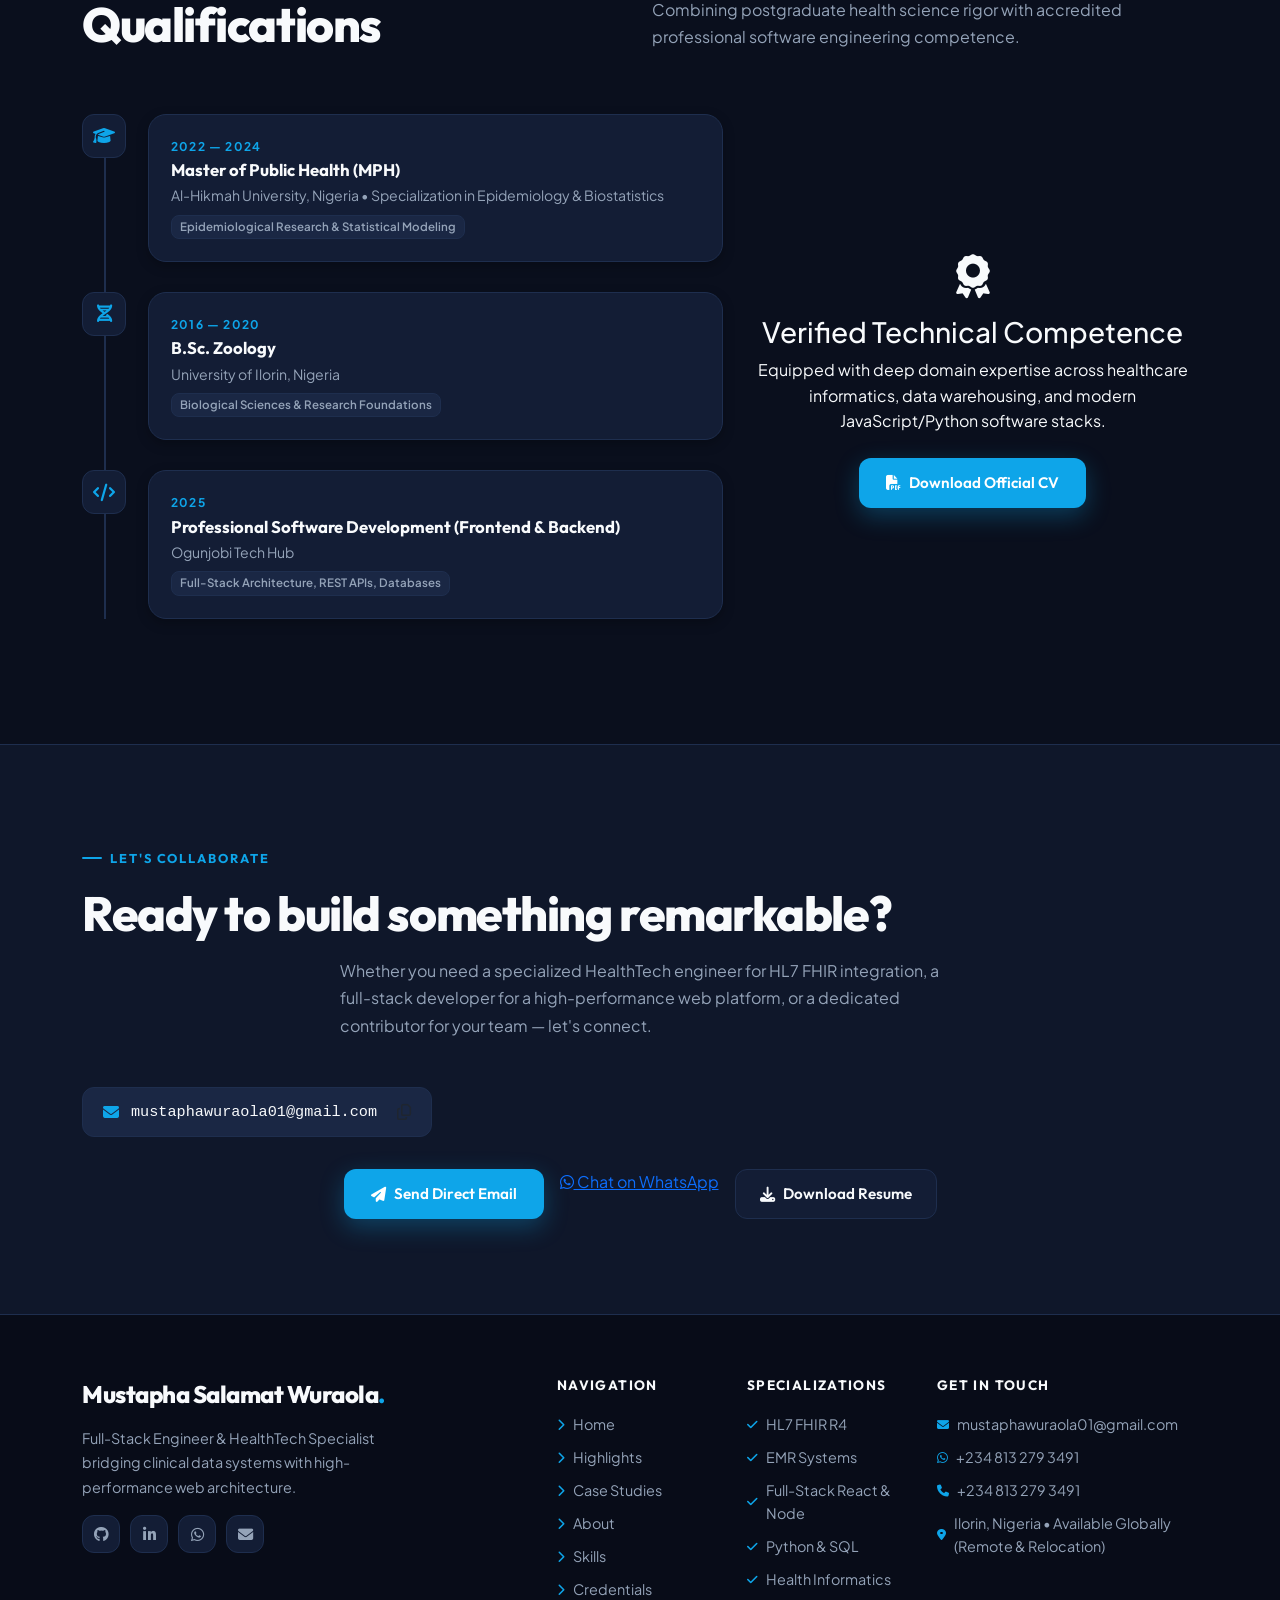
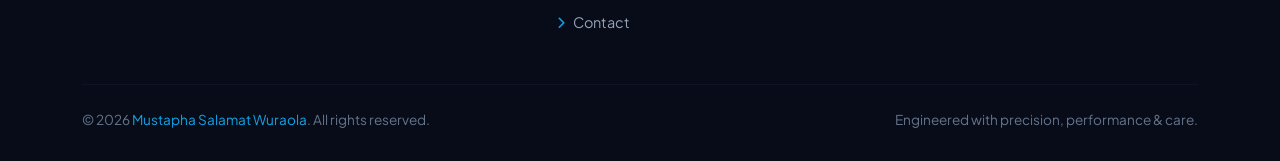
==== commit 6d093951: "Add files via upload" ====
--- a/index.html
+++ b/index.html
@@ -1,805 +1,1055 @@
-<!DOCTYPE html>
-<html lang="en">
-<!-- Designed and Developed by Mustapha Salamat Wuraola
-     Full-Stack Engineer & HealthTech Specialist
-     Email: mustaphawuraola01@gmail.com
-     Github: https://github.com/salamatwuraola
-     Phone: +2348132793491 -->
-
-<head>
-  <meta charset="UTF-8" />
-  <meta name="viewport" content="width=device-width, initial-scale=1.0" />
-  <title>Mustapha Salamat Wuraola — Full-Stack Engineer & HealthTech Specialist</title>
-  <meta name="description"
-    content="Portfolio of Mustapha Salamat Wuraola — Full-Stack Engineer specializing in React, Node.js, Python, and HL7 FHIR clinical interoperability." />
-
-  <!-- Fonts -->
-  <link rel="preconnect" href="https://fonts.googleapis.com">
-  <link rel="preconnect" href="https://fonts.gstatic.com" crossorigin>
-  <link
-    href="https://fonts.googleapis.com/css2?family=Outfit:wght@300;400;500;600;700;800;900&family=Plus+Jakarta+Sans:wght@400;500;600;700&display=swap"
-    rel="stylesheet" />
-
-  <link rel="icon" href="Salamat.jpeg" />
-  <link href="https://cdnjs.cloudflare.com/ajax/libs/font-awesome/6.5.0/css/all.min.css" rel="stylesheet" />
-  <link href="bootstrap.min.css" rel="stylesheet" />
-  <script src="bootstrap.bundle.min.js"></script>
-  <link rel="stylesheet" type="text/css" href="styles.css" />
-</head>
-
-<body>
-  <!-- Scroll progress indicator -->
-  <div id="scroll-progress" aria-hidden="true"></div>
-
-  <!-- ── NAVBAR ── -->
-  <nav class="navbar navbar-expand-lg" id="mainNav">
-    <div class="container">
-      <a class="navbar-brand" href="#hero">
-        Salamat M W<span class="dot">.</span>
-        <span class="badge-tag">FullStack & HealthTech</span>
-      </a>
-
-      <div class="d-flex align-items-center gap-2 order-lg-3">
-        <button class="theme-toggle" id="darkModeToggle" aria-label="Toggle theme" title="Toggle dark/light theme">
-          <i class="fas fa-sun" id="themeIcon"></i>
-        </button>
-        <button class="navbar-toggler" type="button" data-bs-toggle="collapse" data-bs-target="#navMenu"
-          aria-label="Toggle navigation">
-          <i class="fas fa-bars"></i>
-        </button>
-      </div>
-
-      <div class="collapse navbar-collapse order-lg-2" id="navMenu">
-        <ul class="navbar-nav ms-auto gap-1">
-          <li class="nav-item"><a class="nav-link active" href="#hero">Home</a></li>
-          <li class="nav-item"><a class="nav-link" href="#about">About</a></li>
-          <li class="nav-item"><a class="nav-link" href="#skills">Skills</a></li>
-          <li class="nav-item"><a class="nav-link" href="#projects">Projects</a></li>
-          <li class="nav-item"><a class="nav-link" href="#education">Education</a></li>
-          <li class="nav-item"><a class="nav-link" href="#contact">Contact</a></li>
-        </ul>
-      </div>
-    </div>
-  </nav>
-
-  <!-- ── HERO SECTION ── -->
-  <section id="hero">
-    <div class="container">
-      <div class="row align-items-center gy-5">
-        <div class="col-lg-7">
-          <p class="hero-available-text">Available for Full-Time &amp; Contract Roles</p>
-
-          <h1 class="hero-name">
-            Hi, I'm <span class="gradient-text">Salamat</span>
-          </h1>
-
-          <div class="hero-role">
-            Full-Stack Engineer & <span id="typer"></span><span class="cursor-blink"></span>
-          </div>
-
-          <p class="hero-desc">
-            Bridging software engineering with healthcare data rigor. I build high-integrity web applications, scalable
-            backends, and HL7 FHIR clinical interoperability solutions with React, Node.js, and Python.
-          </p>
-
-          <div class="hero-actions">
-            <a href="#projects" class="btn-primary-custom">
-              <i class="fas fa-laptop-code"></i> Explore Projects
-            </a>
-            <a href="#contact" class="btn-outline-custom">
-              <i class="fas fa-paper-plane"></i> Get In Touch
-            </a>
-            <a href="Salamat's_CV.pdf" class="btn-outline-custom" download>
-              <i class="fas fa-file-arrow-down"></i> Download CV
-            </a>
-          </div>
-
-          <div class="hero-socials">
-            <a href="https://github.com/salamatwuraola" class="hero-social-btn" title="GitHub" target="_blank"
-              rel="noopener">
-              <i class="fab fa-github"></i>
-            </a>
-            <a href="https://www.linkedin.com/in/salamat-wuraola-mustapha-bsc-mph-maiph-a750a91ba/"
-              class="hero-social-btn" title="LinkedIn" target="_blank" rel="noopener">
-              <i class="fab fa-linkedin-in"></i>
-            </a>
-            <a href="https://wa.me/2348132793491" class="hero-social-btn" title="WhatsApp" target="_blank"
-              rel="noopener">
-              <i class="fab fa-whatsapp"></i>
-            </a>
-            <a href="mailto:mustaphawuraola01@gmail.com" class="hero-social-btn" title="Email Salamat">
-              <i class="fas fa-envelope"></i>
-            </a>
-          </div>
-        </div>
-
-        <div class="col-lg-5">
-          <div class="hero-image-stage">
-            <div class="hero-avatar-frame">
-              <img src="Salamat.jpeg" alt="Mustapha Salamat Wuraola" />
-            </div>
-
-            <!-- Crisp Solid Orbiting Badges -->
-            <div class="floating-badge badge-1">
-              <i class="fas fa-heartbeat" style="color:var(--emerald);"></i>
-              <span>HL7 FHIR R4</span>
-            </div>
-            <div class="floating-badge badge-2">
-              <i class="fab fa-react" style="color:#38bdf8;"></i>
-              <span>React & TypeScript</span>
-            </div>
-            <div class="floating-badge badge-3">
-              <i class="fab fa-node-js" style="color:#22c55e;"></i>
-              <span>Node & Express</span>
-            </div>
-            <div class="floating-badge badge-4">
-              <i class="fas fa-database" style="color:#a855f7;"></i>
-              <span>SQL & Cloud APIs</span>
-            </div>
-          </div>
-        </div>
-      </div>
-
-      <!-- Quick Metrics Strip -->
-      <div class="hero-metrics-strip reveal">
-        <div class="row g-3">
-          <div class="col-6 col-md-3">
-            <div class="metric-item">
-              <div class="metric-value">7+</div>
-              <div class="metric-label">Production Projects</div>
-            </div>
-          </div>
-          <div class="col-6 col-md-3">
-            <div class="metric-item">
-              <div class="metric-value">2+</div>
-              <div class="metric-label">Years of Experience</div>
-            </div>
-          </div>
-          <div class="col-6 col-md-3">
-            <div class="metric-item">
-              <div class="metric-value">MPH</div>
-              <div class="metric-label">Epidemiology & Data</div>
-            </div>
-          </div>
-          <div class="col-6 col-md-3">
-            <div class="metric-item">
-              <div class="metric-value">100%</div>
-              <div class="metric-label">Commitment & Integrity</div>
-            </div>
-          </div>
-        </div>
-      </div>
-    </div>
-  </section>
-
-  <!-- ── ABOUT & THE HEALTHTECH EDGE ── -->
-  <section id="about">
-    <div class="container">
-      <div class="row mb-5">
-        <div class="col-lg-7 reveal-left">
-          <div class="section-label">The Background & Edge</div>
-          <h2 class="section-title">
-            Bridging <span class="gradient-text">Public Health</span> & Software Engineering
-          </h2>
-          <p class="section-desc">
-            Unlike typical developers, I bring an advanced scientific research background (Master of Public Health in
-            Epidemiology & Biostatistics) paired with rigorous full-stack development skills. This unique blend empowers
-            me to architect healthcare and data-intensive systems with unmatched attention to data integrity,
-            compliance, and clinical utility.
-          </p>
-        </div>
-      </div>
-
-      <div class="row gy-4">
-        <div class="col-md-4 reveal-scale">
-          <div class="about-card">
-            <div class="about-icon emerald">
-              <i class="fas fa-laptop-medical"></i>
-            </div>
-            <h3 class="about-title">HealthTech & Interoperability</h3>
-            <p class="about-text">
-              Hands-on expertise implementing HL7 FHIR R4 standards, clinical proxies, defensive data normalization, EMR
-              record flows, and HIPAA-conscious architectures that connect doctors, patients, and health systems.
-            </p>
-          </div>
-        </div>
-
-        <div class="col-md-4 reveal-scale delay-2">
-          <div class="about-card">
-            <div class="about-icon">
-              <i class="fas fa-layer-group"></i>
-            </div>
-            <h3 class="about-title">Robust Full-Stack Web</h3>
-            <p class="about-text">
-              Building end-to-end applications with modern frontend frameworks (React, Vue, TypeScript) backed by solid
-              RESTful servers (Node.js, Express, Python, PHP) and optimized relational & NoSQL databases.
-            </p>
-          </div>
-        </div>
-
-        <div class="col-md-4 reveal-scale delay-4">
-          <div class="about-card">
-            <div class="about-icon purple">
-              <i class="fas fa-chart-line"></i>
-            </div>
-            <h3 class="about-title">Epidemiology & Data Rigor</h3>
-            <p class="about-text">
-              Trained in biostatistical analysis and epidemiological modeling. I treat data precision and workflow
-              validation not as an afterthought, but as the foundational core of every digital product.
-            </p>
-          </div>
-        </div>
-      </div>
-    </div>
-  </section>
-
-  <!-- ── SKILLS SECTION ── -->
-  <section id="skills">
-    <div class="container">
-      <div class="row mb-5">
-        <div class="col-lg-6 reveal-left">
-          <div class="section-label">Technical Stack</div>
-          <h2 class="section-title">Skills & <span class="gradient-text">Core Competencies</span></h2>
-        </div>
-        <div class="col-lg-6 d-flex align-items-end reveal-right">
-          <p class="section-desc">
-            A versatile technology toolkit designed for clean code, high security, resilient database architectures, and
-            seamless user experiences.
-          </p>
-        </div>
-      </div>
-
-      <div class="row gy-4">
-        <!-- 1. HealthTech & Standards -->
-        <div class="col-md-6 col-lg-3 reveal">
-          <div class="skill-box">
-            <div class="skill-header">
-              <div class="skill-icon"><i class="fas fa-heartbeat" style="color:var(--emerald);"></i></div>
-              <div class="skill-box-title">HealthTech & Standards</div>
-            </div>
-            <div class="skill-pills-wrap">
-              <span class="skill-pill"><i class="fas fa-check"></i> HL7 FHIR R4</span>
-              <span class="skill-pill"><i class="fas fa-check"></i> EMR Systems</span>
-              <span class="skill-pill"><i class="fas fa-check"></i> Clinical Data Models</span>
-              <span class="skill-pill"><i class="fas fa-check"></i> Biostatistics</span>
-              <span class="skill-pill"><i class="fas fa-check"></i> Defensive Data Parsing</span>
-            </div>
-          </div>
-        </div>
-
-        <!-- 2. Frontend -->
-        <div class="col-md-6 col-lg-3 reveal">
-          <div class="skill-box">
-            <div class="skill-header">
-              <div class="skill-icon"><i class="fab fa-react" style="color:#38bdf8;"></i></div>
-              <div class="skill-box-title">Frontend Engineering</div>
-            </div>
-            <div class="skill-pills-wrap">
-              <span class="skill-pill"><i class="fab fa-react"></i> React.js</span>
-              <span class="skill-pill"><i class="fab fa-js"></i> TypeScript</span>
-              <span class="skill-pill"><i class="fab fa-js"></i> JavaScript (ES6+)</span>
-              <span class="skill-pill"><i class="fab fa-vuejs"></i> Vue.js</span>
-              <span class="skill-pill"><i class="fas fa-wind"></i> TailwindCSS</span>
-              <span class="skill-pill"><i class="fab fa-bootstrap"></i> Bootstrap</span>
-              <span class="skill-pill"><i class="fab fa-html5"></i> HTML5 & CSS3</span>
-            </div>
-          </div>
-        </div>
-
-        <!-- 3. Backend -->
-        <div class="col-md-6 col-lg-3 reveal">
-          <div class="skill-box">
-            <div class="skill-header">
-              <div class="skill-icon"><i class="fas fa-server" style="color:#22c55e;"></i></div>
-              <div class="skill-box-title">Backend & APIs</div>
-            </div>
-            <div class="skill-pills-wrap">
-              <span class="skill-pill"><i class="fab fa-node-js"></i> Node.js</span>
-              <span class="skill-pill"><i class="fas fa-network-wired"></i> Express.js</span>
-              <span class="skill-pill"><i class="fab fa-python"></i> Python / Django</span>
-              <span class="skill-pill"><i class="fab fa-php"></i> PHP</span>
-              <span class="skill-pill"><i class="fas fa-plug"></i> RESTful APIs</span>
-              <span class="skill-pill"><i class="fas fa-shield-halved"></i> JWT & Auth</span>
-            </div>
-          </div>
-        </div>
-
-        <!-- 4. DB & Cloud -->
-        <div class="col-md-6 col-lg-3 reveal">
-          <div class="skill-box">
-            <div class="skill-header">
-              <div class="skill-icon"><i class="fas fa-database" style="color:#a855f7;"></i></div>
-              <div class="skill-box-title">Databases & DevOps</div>
-            </div>
-            <div class="skill-pills-wrap">
-              <span class="skill-pill"><i class="fas fa-database"></i> PostgreSQL</span>
-              <span class="skill-pill"><i class="fas fa-database"></i> MySQL</span>
-              <span class="skill-pill"><i class="fas fa-leaf"></i> MongoDB</span>
-              <span class="skill-pill"><i class="fab fa-docker"></i> Docker</span>
-              <span class="skill-pill"><i class="fab fa-git-alt"></i> Git / GitHub</span>
-              <span class="skill-pill"><i class="fas fa-cloud"></i> Vercel / Render</span>
-            </div>
-          </div>
-        </div>
-      </div>
-    </div>
-  </section>
-
-  <!-- ── PROJECTS SECTION ── -->
-  <section id="projects">
-    <div class="container">
-      <div class="row mb-4">
-        <div class="col-lg-7 reveal-left">
-          <div class="section-label">Featured Works</div>
-          <h2 class="section-title">Selected <span class="gradient-text">Projects</span></h2>
-          <p class="section-desc">
-            Production web solutions, from interoperable healthcare charts to full-stack portals and intelligent API
-            platforms.
-          </p>
-        </div>
-      </div>
-
-      <!-- Category Filter Tabs -->
-      <div class="project-filters reveal">
-        <button class="filter-btn active" data-filter="all">All Projects (7)</button>
-        <button class="filter-btn" data-filter="healthtech">HealthTech & Clinical</button>
-        <button class="filter-btn" data-filter="fullstack">Full-Stack Platforms</button>
-        <button class="filter-btn" data-filter="frontend">Frontend & APIs</button>
-      </div>
-
-      <div class="row gy-4" id="projectsGrid">
-
-        <!-- PROJECT 1: FHIR (HealthTech) -->
-        <div class="col-md-6 col-lg-4 project-item reveal" data-category="healthtech">
-          <div class="project-card">
-            <div class="project-thumb-wrap" onclick="openModal(6)">
-              <img src="fhir.png" alt="HL7 FHIR Patient Chart Viewer" />
-              <div class="project-badge">HealthTech • HL7 FHIR</div>
-              <div class="project-zoom-indicator"><i class="fas fa-expand-alt"></i></div>
-            </div>
-            <div class="project-body">
-              <h3 class="project-title" onclick="openModal(6)">FHIR Patient Chart Viewer</h3>
-              <p class="project-desc">
-                Production-ready HL7 FHIR R4 interoperability project rendering real-time clinical observations with a
-                Node/Express proxy, defensive normalization, and a React dashboard.
-              </p>
-              <div class="project-tech-pills">
-                <span class="tech-tag">React.js</span>
-                <span class="tech-tag">HL7 FHIR R4</span>
-                <span class="tech-tag">TailwindCSS</span>
-                <span class="tech-tag">Node.js</span>
-              </div>
-              <div class="project-actions">
-                <a href="https://fhir-p71r.onrender.com/" target="_blank" rel="noopener" class="project-btn-link live">
-                  <i class="fas fa-arrow-up-right-from-square"></i> Live Demo
-                </a>
-                <a href="https://github.com/salamatwuraola/FHIR" target="_blank" rel="noopener"
-                  class="project-btn-link code">
-                  <i class="fab fa-github"></i> Code
-                </a>
-                <button onclick="openModal(6)" class="project-btn-link modal-btn" title="View Case Study">
-                  <i class="fas fa-circle-info"></i>
-                </button>
-              </div>
-            </div>
-          </div>
-        </div>
-
-        <!-- PROJECT 2: CareSync EMR (HealthTech, FullStack) -->
-        <div class="col-md-6 col-lg-4 project-item reveal" data-category="healthtech fullstack">
-          <div class="project-card">
-            <div class="project-thumb-wrap" onclick="openModal(4)">
-              <img src="care.png" alt="Care Sync EMR Platform" />
-              <div class="project-badge">HealthTech • EMR</div>
-              <div class="project-zoom-indicator"><i class="fas fa-expand-alt"></i></div>
-            </div>
-            <div class="project-body">
-              <h3 class="project-title" onclick="openModal(4)">Care Sync EMR & Appointment System</h3>
-              <p class="project-desc">
-                Full-stack Electronic Medical Record and outpatient appointment scheduling system engineered to minimize
-                clinic waiting times and streamline patient record management.
-              </p>
-              <div class="project-tech-pills">
-                <span class="tech-tag">PHP</span>
-                <span class="tech-tag">MySQL</span>
-                <span class="tech-tag">JavaScript</span>
-                <span class="tech-tag">Bootstrap</span>
-              </div>
-              <div class="project-actions">
-                <a href="https://caresync.free.je/login.php" target="_blank" rel="noopener"
-                  class="project-btn-link live">
-                  <i class="fas fa-arrow-up-right-from-square"></i> Live Demo
-                </a>
-                <a href="https://github.com/salamatwuraola/CareSync" target="_blank" rel="noopener"
-                  class="project-btn-link code">
-                  <i class="fab fa-github"></i> Code
-                </a>
-                <button onclick="openModal(4)" class="project-btn-link modal-btn" title="View Case Study">
-                  <i class="fas fa-circle-info"></i>
-                </button>
-              </div>
-            </div>
-          </div>
-        </div>
-
-        <!-- PROJECT 3: Tech Pulse (FullStack, Frontend) -->
-        <div class="col-md-6 col-lg-4 project-item reveal" data-category="frontend fullstack">
-          <div class="project-card">
-            <div class="project-thumb-wrap" onclick="openModal(3)">
-              <img src="tech.png" alt="Tech Pulse News Platform" />
-              <div class="project-badge">AI & REST API</div>
-              <div class="project-zoom-indicator"><i class="fas fa-expand-alt"></i></div>
-            </div>
-            <div class="project-body">
-              <h3 class="project-title" onclick="openModal(3)">Tech Pulse: AI News Digest</h3>
-              <p class="project-desc">
-                Full-stack news aggregation platform integrating News API with Google Gemini AI for instant article
-                synthesis and automated news summaries in seconds.
-              </p>
-              <div class="project-tech-pills">
-                <span class="tech-tag">React.js</span>
-                <span class="tech-tag">TypeScript</span>
-                <span class="tech-tag">Gemini API</span>
-                <span class="tech-tag">Node/Express</span>
-              </div>
-              <div class="project-actions">
-                <a href="https://tech-pulse-news-one.vercel.app/" target="_blank" rel="noopener"
-                  class="project-btn-link live">
-                  <i class="fas fa-arrow-up-right-from-square"></i> Live Demo
-                </a>
-                <a href="https://github.com/salamatwuraola/Tech-Pulse" target="_blank" rel="noopener"
-                  class="project-btn-link code">
-                  <i class="fab fa-github"></i> Code
-                </a>
-                <button onclick="openModal(3)" class="project-btn-link modal-btn" title="View Case Study">
-                  <i class="fas fa-circle-info"></i>
-                </button>
-              </div>
-            </div>
-          </div>
-        </div>
-
-        <!-- PROJECT 4: Hurry & Thyme (Frontend) -->
-        <div class="col-md-6 col-lg-4 project-item reveal" data-category="frontend">
-          <div class="project-card">
-            <div class="project-thumb-wrap" onclick="openModal(5)">
-              <img src="Hurry&Thyme.png" alt="Hurry & Thyme Recipe Website" />
-              <div class="project-badge">Web Application</div>
-              <div class="project-zoom-indicator"><i class="fas fa-expand-alt"></i></div>
-            </div>
-            <div class="project-body">
-              <h3 class="project-title" onclick="openModal(5)">Hurry & Thyme</h3>
-              <p class="project-desc">
-                Fast, responsive culinary recipe web application featuring instant keyword search, nutrition breakdown,
-                and dynamic dietary filtering.
-              </p>
-              <div class="project-tech-pills">
-                <span class="tech-tag">React.js</span>
-                <span class="tech-tag">TailwindCSS</span>
-                <span class="tech-tag">JavaScript</span>
-                <span class="tech-tag">Node.js</span>
-              </div>
-              <div class="project-actions">
-                <a href="https://hurry-and-thyme.onrender.com/" target="_blank" rel="noopener"
-                  class="project-btn-link live">
-                  <i class="fas fa-arrow-up-right-from-square"></i> Live Demo
-                </a>
-                <a href="https://github.com/salamatwuraola/hurry-and-thyme" target="_blank" rel="noopener"
-                  class="project-btn-link code">
-                  <i class="fab fa-github"></i> Code
-                </a>
-                <button onclick="openModal(5)" class="project-btn-link modal-btn" title="View Case Study">
-                  <i class="fas fa-circle-info"></i>
-                </button>
-              </div>
-            </div>
-          </div>
-        </div>
-
-        <!-- PROJECT 5: Haruna Rasheed Centre (FullStack) -->
-        <div class="col-md-6 col-lg-4 project-item reveal" data-category="fullstack">
-          <div class="project-card">
-            <div class="project-thumb-wrap" onclick="openModal(2)">
-              <img src="Har.jpeg" alt="Haruna Rasheed Centre School Platform" />
-              <div class="project-badge">Portal • Fintech</div>
-              <div class="project-zoom-indicator"><i class="fas fa-expand-alt"></i></div>
-            </div>
-            <div class="project-body">
-              <h3 class="project-title" onclick="openModal(2)">Haruna Rasheed Centre Portal</h3>
-              <p class="project-desc">
-                Comprehensive academic management platform supporting multi-role authentication (superadmin, admin,
-                student), automated grade generation, and integrated KoraPay fee settlement.
-              </p>
-              <div class="project-tech-pills">
-                <span class="tech-tag">PHP</span>
-                <span class="tech-tag">MySQL</span>
-                <span class="tech-tag">KoraPay</span>
-                <span class="tech-tag">Bootstrap</span>
-              </div>
-              <div class="project-actions">
-                <a href="https://mhr.freedev.app/" target="_blank" rel="noopener" class="project-btn-link live">
-                  <i class="fas fa-arrow-up-right-from-square"></i> Live Demo
-                </a>
-                <button onclick="openModal(2)" class="project-btn-link modal-btn ms-auto" title="View Case Study">
-                  <i class="fas fa-circle-info"></i> Details
-                </button>
-              </div>
-            </div>
-          </div>
-        </div>
-
-        <!-- PROJECT 6: Al-Huda Prints (Frontend) -->
-        <div class="col-md-6 col-lg-4 project-item reveal" data-category="frontend">
-          <div class="project-card">
-            <div class="project-thumb-wrap" onclick="openModal(0)">
-              <img src="logo.png" alt="Al-Huda Prints Platform" />
-              <div class="project-badge">Commercial Web</div>
-              <div class="project-zoom-indicator"><i class="fas fa-expand-alt"></i></div>
-            </div>
-            <div class="project-body">
-              <h3 class="project-title" onclick="openModal(0)">Al-Huda Prints Nigeria Ltd</h3>
-              <p class="project-desc">
-                Commercial enterprise web presence built with responsive components, dynamic print catalogue galleries,
-                service calculators, and direct customer quote channels.
-              </p>
-              <div class="project-tech-pills">
-                <span class="tech-tag">HTML5</span>
-                <span class="tech-tag">CSS3</span>
-                <span class="tech-tag">JavaScript</span>
-                <span class="tech-tag">Bootstrap</span>
-              </div>
-              <div class="project-actions">
-                <a href="https://al-huda-prints.vercel.app/" target="_blank" rel="noopener"
-                  class="project-btn-link live">
-                  <i class="fas fa-arrow-up-right-from-square"></i> Live Demo
-                </a>
-                <a href="https://github.com/salamatwuraola/Al-Huda-Prints" target="_blank" rel="noopener"
-                  class="project-btn-link code">
-                  <i class="fab fa-github"></i> Code
-                </a>
-                <button onclick="openModal(0)" class="project-btn-link modal-btn" title="View Case Study">
-                  <i class="fas fa-circle-info"></i>
-                </button>
-              </div>
-            </div>
-          </div>
-        </div>
-
-      </div>
-    </div>
-  </section>
-
-  <!-- ── PROJECT DETAILS MODAL (SOLID SURFACES) ── -->
-  <div class="project-modal-backdrop" id="projectModal" onclick="closeModalOnBackdrop(event)">
-    <div class="project-modal" id="projectModalInner">
-      <button class="modal-close" onclick="closeModal()" aria-label="Close modal">
-        <i class="fas fa-times"></i>
-      </button>
-      <img class="modal-featured-img" id="modalImg" src="" alt="Project Preview" />
-      <div class="modal-body-content">
-        <div class="modal-project-tag" id="modalTag"></div>
-        <h2 class="modal-title-text" id="modalTitle"></h2>
-        <p class="modal-summary" id="modalSummary"></p>
-        <div class="project-tech-pills mt-3" id="modalTech"></div>
-        <div class="modal-links" id="modalLinks"></div>
-      </div>
-    </div>
-  </div>
-
-  <!-- ── EDUCATION & CREDENTIALS ── -->
-  <section id="education">
-    <div class="container">
-      <div class="row mb-5">
-        <div class="col-lg-6 reveal-left">
-          <div class="section-label">Academic & Technical Credentials</div>
-          <h2 class="section-title">Education & <span class="gradient-text">Qualifications</span></h2>
-        </div>
-        <div class="col-lg-6 d-flex align-items-end reveal-right">
-          <p class="section-desc">
-            Combining postgraduate health science rigor with accredited software engineering training.
-          </p>
-        </div>
-      </div>
-
-      <div class="row gy-4 align-items-center">
-        <div class="col-lg-7">
-          <div class="edu-timeline">
-            <!-- Degree 1 -->
-            <div class="edu-item reveal">
-              <div class="edu-dot"><i class="fas fa-graduation-cap"></i></div>
-              <div class="edu-card">
-                <div class="edu-year">2022 — 2024</div>
-                <h3 class="edu-degree">Master of Public Health (MPH)</h3>
-                <div class="edu-school">Al-Hikmah University, Nigeria • Specialization in Epidemiology & Biostatistics
-                </div>
-                <div class="edu-badge-tag">Epidemiological Research & Statistical Modeling</div>
-              </div>
-            </div>
-
-            <!-- Degree 2 -->
-            <div class="edu-item reveal">
-              <div class="edu-dot"><i class="fas fa-dna"></i></div>
-              <div class="edu-card">
-                <div class="edu-year">2016 — 2020</div>
-                <h3 class="edu-degree">B.Sc. Zoology</h3>
-                <div class="edu-school">University of Ilorin, Nigeria</div>
-                <div class="edu-badge-tag">Biological Sciences & Research Foundations</div>
-              </div>
-            </div>
-
-            <!-- Cert 1 & 2 -->
-            <div class="edu-item reveal">
-              <div class="edu-dot"><i class="fas fa-code"></i></div>
-              <div class="edu-card">
-                <div class="edu-year">2025</div>
-                <h3 class="edu-degree">Professional Software Development (Frontend & Backend)</h3>
-                <div class="edu-school">Ogunjobi Tech Hub</div>
-                <div class="edu-badge-tag">Full-Stack Architecture, REST APIs, Databases</div>
-              </div>
-            </div>
-          </div>
-        </div>
-
-        <!-- Highlight Credentials Card -->
-        <div class="col-lg-5">
-          <div class="skill-box reveal text-center p-4">
-            <div class="mb-3">
-              <i class="fas fa-certificate" style="font-size:2.5rem;color:var(--accent);"></i>
-            </div>
-            <h3 class="about-title mb-2">Verified Technical Competence</h3>
-            <p class="about-text mb-4">
-              Equipped with deep domain knowledge across healthcare informatics, data warehousing, and modern
-              JavaScript/Python software stacks.
-            </p>
-            <div class="d-flex justify-content-center gap-3">
-              <a href="Salamat's_CV.pdf" class="btn-primary-custom" download>
-                <i class="fas fa-file-pdf"></i> Download Official CV
-              </a>
-            </div>
-          </div>
-        </div>
-      </div>
-    </div>
-  </section>
-
-  <!-- ── CONTACT SECTION ── -->
-  <section id="contact">
-    <div class="container">
-      <div class="contact-card reveal">
-        <div class="section-label justify-content-center">Let's Collaborate</div>
-        <h2 class="section-title mt-2 mb-3">
-          Ready to build something <span class="gradient-text">remarkable?</span>
-        </h2>
-        <p class="section-desc mx-auto mb-4">
-          Whether you need a specialized HealthTech engineer for HL7 FHIR integration, a full-stack developer for a
-          high-performance web platform, or an experienced contributor for your team — let's connect.
-        </p>
-
-        <!-- One-Click Copy Email Box -->
-        <div class="copy-email-box" id="copyEmailBtn" title="Click to copy email address">
-          <span class="copy-tooltip" id="copyTooltip">Copied to clipboard!</span>
-          <i class="fas fa-envelope copy-btn-icon"></i>
-          <span class="copy-email-address">mustaphawuraola01@gmail.com</span>
-          <i class="far fa-copy ms-2 text-muted"></i>
-        </div>
-
-        <div class="d-flex flex-wrap justify-content-center gap-3">
-          <a href="mailto:mustaphawuraola01@gmail.com" class="btn-primary-custom">
-            <i class="fas fa-paper-plane"></i> Send Direct Email
-          </a>
-          <a href="https://wa.me/2348132793491" target="_blank" rel="noopener" class="btn-emerald-custom">
-            <i class="fab fa-whatsapp"></i> Chat on WhatsApp
-          </a>
-          <a href="Salamat's_CV.pdf" class="btn-outline-custom" download>
-            <i class="fas fa-download"></i> Download Resume
-          </a>
-        </div>
-      </div>
-    </div>
-  </section>
-
-  <!-- ── FLOATING QUICK DOCK ── -->
-  <div class="float-stack">
-    <div class="float-row">
-      <div class="float-label">Download CV</div>
-      <a href="Salamat's_CV.pdf" class="float-btn cv" title="Download CV" download>
-        <i class="fas fa-file-arrow-down"></i>
-      </a>
-    </div>
-    <div class="float-row">
-      <div class="float-label">WhatsApp</div>
-      <a href="https://wa.me/2348132793491" class="float-btn wa" title="Chat on WhatsApp" target="_blank"
-        rel="noopener">
-        <i class="fab fa-whatsapp"></i>
-      </a>
-    </div>
-    <div class="float-row">
-      <div class="float-label">Email Me</div>
-      <a href="mailto:mustaphawuraola01@gmail.com" class="float-btn em" title="Send Email">
-        <i class="fas fa-envelope"></i>
-      </a>
-    </div>
-    <div class="float-row">
-      <div class="float-label">Call Direct</div>
-      <a href="tel:+2348132793491" class="float-btn ph" title="Call Salamat">
-        <i class="fas fa-phone"></i>
-      </a>
-    </div>
-  </div>
-
-  <!-- ── FOOTER ── -->
-  <footer>
-    <div class="container">
-      <div class="row gy-4">
-        <div class="col-lg-4">
-          <div class="footer-brand">
-            Mustapha Salamat Wuraola<span>.</span>
-          </div>
-          <p class="footer-desc">
-            Full-Stack Engineer & HealthTech Specialist bridging clinical data systems with high-performance web
-            architecture.
-          </p>
-          <div class="footer-social">
-            <a href="https://github.com/salamatwuraola" target="_blank" rel="noopener" title="GitHub"><i
-                class="fab fa-github"></i></a>
-            <a href="https://www.linkedin.com/in/salamat-wuraola-mustapha-bsc-mph-maiph-a750a91ba/" target="_blank"
-              rel="noopener" title="LinkedIn"><i class="fab fa-linkedin-in"></i></a>
-            <a href="https://wa.me/2348132793491" target="_blank" rel="noopener" title="WhatsApp"><i
-                class="fab fa-whatsapp"></i></a>
-            <a href="mailto:mustaphawuraola01@gmail.com" title="Email"><i class="fas fa-envelope"></i></a>
-          </div>
-        </div>
-
-        <div class="col-sm-6 col-lg-2 offset-lg-1">
-          <div class="footer-heading">Navigation</div>
-          <a href="#hero" class="footer-link"><i class="fas fa-chevron-right"></i> Home</a>
-          <a href="#about" class="footer-link"><i class="fas fa-chevron-right"></i> About</a>
-          <a href="#skills" class="footer-link"><i class="fas fa-chevron-right"></i> Skills</a>
-          <a href="#projects" class="footer-link"><i class="fas fa-chevron-right"></i> Projects</a>
-          <a href="#education" class="footer-link"><i class="fas fa-chevron-right"></i> Education</a>
-          <a href="#contact" class="footer-link"><i class="fas fa-chevron-right"></i> Contact</a>
-        </div>
-
-        <div class="col-sm-6 col-lg-2">
-          <div class="footer-heading">Specializations</div>
-          <div class="footer-link"><i class="fas fa-check"></i> HL7 FHIR R4</div>
-          <div class="footer-link"><i class="fas fa-check"></i> EMR Systems</div>
-          <div class="footer-link"><i class="fas fa-check"></i> Full-Stack React & Node</div>
-          <div class="footer-link"><i class="fas fa-check"></i> Python & SQL</div>
-          <div class="footer-link"><i class="fas fa-check"></i> Health Informatics</div>
-        </div>
-
-        <div class="col-lg-3">
-          <div class="footer-heading">Get In Touch</div>
-          <a href="mailto:mustaphawuraola01@gmail.com" class="footer-link">
-            <i class="fas fa-envelope"></i> mustaphawuraola01@gmail.com
-          </a>
-          <a href="https://wa.me/2348132793491" target="_blank" rel="noopener" class="footer-link">
-            <i class="fab fa-whatsapp"></i> +234 813 279 3491
-          </a>
-          <a href="tel:+2348132793491" class="footer-link">
-            <i class="fas fa-phone"></i> +234 813 279 3491
-          </a>
-          <div class="footer-link">
-            <i class="fas fa-map-marker-alt"></i> Ilorin, Nigeria • Available Globally (Remote & Relocation)
-          </div>
-        </div>
-      </div>
-
-      <hr class="footer-divider" />
-
-      <div class="footer-bottom">
-        <div>
-          &copy; 2026 <span>Mustapha Salamat Wuraola</span>. All rights reserved.
-        </div>
-        <div>
-          Built with precision, performance & care.
-        </div>
-      </div>
-    </div>
-  </footer>
-
-  <script src="main.js"></script>
-</body>
-
+<!DOCTYPE html>
+<html lang="en">
+<!-- Designed and Developed by Mustapha Salamat Wuraola
+     Full-Stack Engineer & HealthTech Specialist
+     Email: mustaphawuraola01@gmail.com
+     Github: https://github.com/salamatwuraola
+     Phone: +2348132793491 -->
+
+<head>
+  <meta charset="UTF-8" />
+  <meta name="viewport" content="width=device-width, initial-scale=1.0" />
+  <title>Mustapha Salamat Wuraola — Full-Stack Engineer &amp; HealthTech Specialist</title>
+  <meta name="description"
+    content="Portfolio of Mustapha Salamat Wuraola — Full-Stack Engineer &amp; HealthTech Specialist specializing in React, Node.js, Python, and HL7 FHIR clinical interoperability." />
+
+  <!-- Fonts -->
+  <link rel="preconnect" href="https://fonts.googleapis.com">
+  <link rel="preconnect" href="https://fonts.gstatic.com" crossorigin>
+  <link
+    href="https://fonts.googleapis.com/css2?family=Outfit:wght@300;400;500;600;700;800;900&family=Plus+Jakarta+Sans:wght@400;500;600;700;800&display=swap"
+    rel="stylesheet" />
+
+  <link rel="icon" href="Salamat.jpeg" />
+  <link href="https://cdnjs.cloudflare.com/ajax/libs/font-awesome/6.5.0/css/all.min.css" rel="stylesheet" />
+  <link href="bootstrap.min.css" rel="stylesheet" />
+  <script src="bootstrap.bundle.min.js"></script>
+  <link rel="stylesheet" type="text/css" href="styles.css" />
+</head>
+
+<body class="light">
+  <!-- Scroll progress indicator (Solid #FF7E6B) -->
+  <div id="scroll-progress" aria-hidden="true"></div>
+
+  <!-- ── NAVBAR ── -->
+  <nav class="navbar navbar-expand-lg" id="mainNav">
+    <div class="container">
+      <a class="navbar-brand" href="#hero">
+        Mustapha Salamat<span class="dot">.</span>
+        <span class="badge-tag">Full-Stack &amp; HealthTech</span>
+      </a>
+
+      <div class="d-flex align-items-center gap-2 order-lg-3">
+        <a href="#contact" class="nav-cta-btn d-none d-sm-inline-flex">
+          <i class="fas fa-paper-plane"></i> Let's Talk
+        </a>
+        <button class="theme-toggle" id="darkModeToggle" aria-label="Toggle theme" title="Toggle dark/light theme">
+          <i class="fas fa-moon" id="themeIcon"></i>
+        </button>
+        <button class="navbar-toggler" type="button" data-bs-toggle="collapse" data-bs-target="#navMenu"
+          aria-label="Toggle navigation">
+          <i class="fas fa-bars"></i>
+        </button>
+      </div>
+
+      <div class="collapse navbar-collapse order-lg-2" id="navMenu">
+        <ul class="navbar-nav ms-auto gap-1">
+          <li class="nav-item"><a class="nav-link active" href="#hero">Home</a></li>
+          <li class="nav-item"><a class="nav-link" href="#highlights">Highlights</a></li>
+          <li class="nav-item"><a class="nav-link" href="#projects">Case Studies</a></li>
+          <li class="nav-item"><a class="nav-link" href="#about">About</a></li>
+          <li class="nav-item"><a class="nav-link" href="#skills">Stack</a></li>
+          <li class="nav-item"><a class="nav-link" href="#education">Credentials</a></li>
+          <li class="nav-item"><a class="nav-link" href="#contact">Contact</a></li>
+        </ul>
+      </div>
+    </div>
+  </nav>
+
+  <!-- ── HERO SECTION (JONNY CZAR EDITORIAL STYLE) ── -->
+  <section id="hero">
+    <div class="container">
+      <div class="row align-items-center gy-5">
+        <div class="col-lg-7">
+          <div class="hero-status-pill">
+            <span class="status-indicator-dot"></span>
+            <span class="hero-status-text">Available for Full-Time &amp; Contract Roles</span>
+          </div>
+
+          <h1 class="hero-editorial-headline">
+            Hi, I'm <span class="highlight-coral">Salamat</span>
+          </h1>
+
+          <div class="hero-dynamic-role">
+            Full-Stack Engineer &amp; <span id="typer"></span><span class="cursor-blink"></span>
+          </div>
+
+          <p class="hero-lead-summary">
+            Bridging software engineering with healthcare data rigor. Master of Public Health (MPH) in Epidemiology
+            &amp; Biostatistics paired with scalable full-stack development in React, Node.js, Python, and HL7 FHIR
+            clinical interoperability.
+          </p>
+
+          <div class="hero-buttons-row">
+            <a href="#projects" class="btn-primary-custom">
+              <i class="fas fa-layer-group"></i> Explore Case Studies
+            </a>
+            <a href="#contact" class="btn-olive-custom">
+              <i class="fas fa-paper-plane"></i> Get In Touch
+            </a>
+            <a href="Salamat's_CV.pdf" class="btn-outline-custom" download>
+              <i class="fas fa-file-arrow-down"></i> Download CV
+            </a>
+          </div>
+
+          <div class="hero-socials-grid">
+            <a href="https://github.com/salamatwuraola" class="hero-social-pill" target="_blank" rel="noopener">
+              <i class="fab fa-github"></i> <span>GitHub</span>
+            </a>
+            <a href="https://www.linkedin.com/in/salamat-wuraola-mustapha-bsc-mph-maiph-a750a91ba/"
+              class="hero-social-pill" target="_blank" rel="noopener">
+              <i class="fab fa-linkedin-in"></i> <span>LinkedIn</span>
+            </a>
+            <a href="https://wa.me/2348132793491" class="hero-social-pill" target="_blank" rel="noopener">
+              <i class="fab fa-whatsapp"></i> <span>WhatsApp</span>
+            </a>
+            <a href="mailto:mustaphawuraola01@gmail.com" class="hero-social-pill">
+              <i class="fas fa-envelope"></i> <span>Email</span>
+            </a>
+          </div>
+        </div>
+
+        <div class="col-lg-5">
+          <div class="hero-image-stage">
+            <div class="hero-avatar-frame">
+              <img src="Salamat.jpeg" alt="Mustapha Salamat Wuraola" />
+            </div>
+
+            <!-- Crisp Solid Orbiting Badges -->
+            <div class="floating-badge badge-1">
+              <i class="fas fa-heartbeat" style="color:var(--olive);"></i>
+              <span>HL7 FHIR R4</span>
+            </div>
+            <div class="floating-badge badge-2">
+              <i class="fab fa-react" style="color:var(--coral);"></i>
+              <span>React &amp; TypeScript</span>
+            </div>
+            <div class="floating-badge badge-3">
+              <i class="fab fa-node-js" style="color:var(--olive);"></i>
+              <span>Node &amp; Express</span>
+            </div>
+            <div class="floating-badge badge-4">
+              <i class="fas fa-dna" style="color:var(--coral);"></i>
+              <span>MPH Biostatistics</span>
+            </div>
+          </div>
+        </div>
+      </div>
+    </div>
+  </section>
+
+  <!-- ── TECH & STANDARDS TICKER STRIP ── -->
+  <div class="tech-standards-strip">
+    <div class="container">
+      <div class="ticker-wrap">
+        <div class="ticker-item"><span class="ticker-dot"></span> HL7 FHIR R4</div>
+        <div class="ticker-item olive-tag"><span class="ticker-dot"></span> React.js</div>
+        <div class="ticker-item"><span class="ticker-dot"></span> TypeScript</div>
+        <div class="ticker-item olive-tag"><span class="ticker-dot"></span> Node.js</div>
+        <div class="ticker-item"><span class="ticker-dot"></span> Python</div>
+        <div class="ticker-item olive-tag"><span class="ticker-dot"></span> PostgreSQL</div>
+        <div class="ticker-item"><span class="ticker-dot"></span> MySQL</div>
+        <div class="ticker-item olive-tag"><span class="ticker-dot"></span> Docker</div>
+        <div class="ticker-item"><span class="ticker-dot"></span> Express.js</div>
+        <div class="ticker-item olive-tag"><span class="ticker-dot"></span> Clinical Data Models</div>
+      </div>
+    </div>
+  </div>
+
+  <!-- ── JONNY CZAR HIGHLIGHTS GRID ── -->
+  <section id="highlights">
+    <div class="container">
+      <div class="row mb-4">
+        <div class="col-lg-7 reveal-left">
+          <div class="section-label olive-label">Career Highlights</div>
+          <h2 class="section-title">
+            Key <span class="coral-text">Highlights</span> &amp; Domain Expertise
+          </h2>
+          <p class="section-desc">
+            A proven record of engineering clinical-grade applications, scalable web portals, and defensible health data
+            architectures.
+          </p>
+        </div>
+      </div>
+
+      <div class="highlights-grid">
+        <!-- Highlight 1 -->
+        <div class="highlight-box reveal">
+          <div class="highlight-icon-wrap">
+            <i class="fas fa-graduation-cap"></i>
+          </div>
+          <div class="highlight-pretitle">Academic Foundation</div>
+          <h3 class="highlight-title">Master of Public Health (MPH)</h3>
+          <p class="highlight-desc">
+            Specialized in Epidemiology &amp; Biostatistics from Al-Hikmah University. Applies advanced statistical
+            methodologies, validation pipelines, and clinical data validity to every software system.
+          </p>
+          <div class="highlight-meta-tag">
+            <span>Epidemiology &amp; Biostatistics</span> <i class="fas fa-arrow-right"></i>
+          </div>
+        </div>
+
+        <!-- Highlight 2 -->
+        <div class="highlight-box olive-variant reveal delay-1">
+          <div class="highlight-icon-wrap">
+            <i class="fas fa-heartbeat"></i>
+          </div>
+          <div class="highlight-pretitle">Health Informatics</div>
+          <h3 class="highlight-title">HL7 FHIR R4 Interoperability</h3>
+          <p class="highlight-desc">
+            Architected production-ready clinical proxies that ingest and defensively normalize EHR observations,
+            enabling practitioner dashboards and HIPAA-conscious workflows.
+          </p>
+          <div class="highlight-meta-tag">
+            <span>Clinical Data Systems</span> <i class="fas fa-arrow-right"></i>
+          </div>
+        </div>
+
+        <!-- Highlight 3 -->
+        <div class="highlight-box reveal delay-2">
+          <div class="highlight-icon-wrap">
+            <i class="fas fa-laptop-code"></i>
+          </div>
+          <div class="highlight-pretitle">Full-Stack Delivery</div>
+          <h3 class="highlight-title">7+ Production Applications</h3>
+          <p class="highlight-desc">
+            Engineered end-to-end solutions spanning healthcare charts, AI news aggregation with Google Gemini, fintech
+            fee settlement with KoraPay, and responsive enterprise portals.
+          </p>
+          <div class="highlight-meta-tag">
+            <span>Production Engineering</span> <i class="fas fa-arrow-right"></i>
+          </div>
+        </div>
+
+        <!-- Highlight 4 -->
+        <div class="highlight-box olive-variant reveal delay-3">
+          <div class="highlight-icon-wrap">
+            <i class="fas fa-shield-halved"></i>
+          </div>
+          <div class="highlight-pretitle">Data Rigor</div>
+          <h3 class="highlight-title">Defensive Software Design</h3>
+          <p class="highlight-desc">
+            Trained in rigorous data verification, RESTful API contract enforcement, JWT security authentication, and
+            resilient relational database schemas in PostgreSQL &amp; MySQL.
+          </p>
+          <div class="highlight-meta-tag">
+            <span>Security &amp; Integrity</span> <i class="fas fa-arrow-right"></i>
+          </div>
+        </div>
+      </div>
+    </div>
+  </section>
+
+  <!-- ── JONNY CZAR SIGNATURE WORK & CASE STUDIES SECTION ── -->
+  <section id="projects">
+    <div class="container">
+      <div class="row mb-5">
+        <div class="col-lg-8 reveal-left">
+          <div class="section-label">Selected Works</div>
+          <h2 class="section-title">
+            Production <span class="coral-text">Case Studies</span>
+          </h2>
+          <p class="section-desc">
+            Production web solutions, from interoperable healthcare charts to full-stack portals and intelligent API
+            platforms.
+          </p>
+        </div>
+      </div>
+
+      <!-- 2-Column Desktop Layout (Jonny Czar Sticky Sidebar Benchmark) -->
+      <div class="row g-4 work-section-layout">
+
+        <!-- Left Sticky Case Studies Navigation Sidebar -->
+        <div class="col-lg-3 d-none d-lg-block">
+          <div class="sticky-work-sidebar">
+            <div class="sidebar-heading">Case Studies</div>
+            <ul class="sidebar-nav-list">
+              <li class="sidebar-nav-item">
+                <a href="#case-fhir" class="sidebar-nav-link active">
+                  <i class="fas fa-heartbeat"></i> <span>FHIR Chart Viewer</span>
+                </a>
+              </li>
+              <li class="sidebar-nav-item">
+                <a href="#case-caresync" class="sidebar-nav-link">
+                  <i class="fas fa-hospital-user"></i> <span>CareSync EMR</span>
+                </a>
+              </li>
+              <li class="sidebar-nav-item">
+                <a href="#case-techpulse" class="sidebar-nav-link">
+                  <i class="fas fa-newspaper"></i> <span>Tech Pulse AI</span>
+                </a>
+              </li>
+              <li class="sidebar-nav-item">
+                <a href="#case-hurry" class="sidebar-nav-link">
+                  <i class="fas fa-utensils"></i> <span>Hurry &amp; Thyme</span>
+                </a>
+              </li>
+              <li class="sidebar-nav-item">
+                <a href="#case-haruna" class="sidebar-nav-link">
+                  <i class="fas fa-school"></i> <span>Haruna Rasheed</span>
+                </a>
+              </li>
+              <li class="sidebar-nav-item">
+                <a href="#case-alhuda" class="sidebar-nav-link">
+                  <i class="fas fa-print"></i> <span>Al-Huda Prints</span>
+                </a>
+              </li>
+            </ul>
+
+            <div class="sidebar-heading olive">Navigation</div>
+            <ul class="sidebar-nav-list">
+              <li class="sidebar-nav-item">
+                <a href="#about" class="sidebar-nav-link">
+                  <i class="fas fa-user"></i> <span>About &amp; Background</span>
+                </a>
+              </li>
+              <li class="sidebar-nav-item">
+                <a href="#skills" class="sidebar-nav-link">
+                  <i class="fas fa-code"></i> <span>Technical Stack</span>
+                </a>
+              </li>
+              <li class="sidebar-nav-item">
+                <a href="#education" class="sidebar-nav-link">
+                  <i class="fas fa-graduation-cap"></i> <span>Credentials &amp; CV</span>
+                </a>
+              </li>
+              <li class="sidebar-nav-item">
+                <a href="#contact" class="sidebar-nav-link">
+                  <i class="fas fa-envelope"></i> <span>Let's Collaborate</span>
+                </a>
+              </li>
+            </ul>
+          </div>
+        </div>
+
+        <!-- Right Main Projects Feed -->
+        <div class="col-lg-9">
+
+          <!-- Category Filter Tabs -->
+          <div class="project-filters reveal">
+            <button class="filter-btn active" data-filter="all">All Projects (7)</button>
+            <button class="filter-btn" data-filter="healthtech">HealthTech &amp; Clinical</button>
+            <button class="filter-btn" data-filter="fullstack">Full-Stack Platforms</button>
+            <button class="filter-btn" data-filter="frontend">Frontend &amp; APIs</button>
+          </div>
+
+          <div class="case-study-list" id="projectsGrid">
+
+            <!-- CASE 1: FHIR Chart Viewer (HealthTech) -->
+            <div class="project-item reveal" data-category="healthtech" id="case-fhir">
+              <div class="main-card-elevation">
+                <div class="case-study-card-inner">
+                  <div class="case-study-thumb-box" onclick="openModal(6)">
+                    <img src="fhir.png" alt="HL7 FHIR Patient Chart Viewer" />
+                    <div class="case-study-badge">HealthTech • HL7 FHIR</div>
+                    <div class="case-study-zoom-btn"><i class="fas fa-expand-alt"></i></div>
+                  </div>
+                  <div class="case-study-content">
+                    <div>
+                      <div class="case-study-role-label">HealthTech Interoperability</div>
+                      <h3 class="case-study-headline" onclick="openModal(6)">FHIR Patient Chart Viewer</h3>
+                      <p class="case-study-narrative">
+                        Production-ready HL7 FHIR R4 interoperability application rendering real-time clinical
+                        observations with a Node/Express proxy, defensive normalization, and a responsive React
+                        clinician dashboard.
+                      </p>
+                      <div class="case-study-tech-wrap">
+                        <span class="tech-tag">React.js</span>
+                        <span class="tech-tag">HL7 FHIR R4</span>
+                        <span class="tech-tag">TailwindCSS</span>
+                        <span class="tech-tag">Node.js</span>
+                        <span class="tech-tag">Express</span>
+                      </div>
+                    </div>
+                  </div>
+                </div>
+                <div class="case-study-card-footer">
+                  <div class="card-footer-metric">
+                    <div class="metric-icon"><i class="fas fa-check"></i></div>
+                    <div>
+                      <div class="metric-text-small">Clinical Grade</div>
+                      <div class="metric-text-sub">HL7 FHIR R4 Verified</div>
+                    </div>
+                  </div>
+                  <div class="card-footer-actions">
+                    <a href="https://fhir-p71r.onrender.com/" target="_blank" rel="noopener" class="case-btn-live">
+                      <i class="fas fa-arrow-up-right-from-square"></i> Live Demo
+                    </a>
+                    <a href="https://github.com/salamatwuraola/FHIR" target="_blank" rel="noopener"
+                      class="case-btn-code">
+                      <i class="fab fa-github"></i> Code
+                    </a>
+                    <button onclick="openModal(6)" class="case-btn-modal" title="View Case Study">
+                      <i class="fas fa-circle-info"></i>
+                    </button>
+                  </div>
+                </div>
+              </div>
+            </div>
+
+            <!-- CASE 2: CareSync EMR (HealthTech, FullStack) -->
+            <div class="project-item reveal" data-category="healthtech fullstack" id="case-caresync">
+              <div class="main-card-elevation olive-accent">
+                <div class="case-study-card-inner">
+                  <div class="case-study-thumb-box" onclick="openModal(4)">
+                    <img src="care.png" alt="Care Sync EMR Platform" />
+                    <div class="case-study-badge">HealthTech • EMR</div>
+                    <div class="case-study-zoom-btn"><i class="fas fa-expand-alt"></i></div>
+                  </div>
+                  <div class="case-study-content">
+                    <div>
+                      <div class="case-study-role-label">Hospital Systems &amp; Outpatient</div>
+                      <h3 class="case-study-headline" onclick="openModal(4)">Care Sync EMR &amp; Appointment System</h3>
+                      <p class="case-study-narrative">
+                        Full-stack Electronic Medical Record and outpatient appointment scheduling platform engineered
+                        to minimize clinic waiting times and streamline patient record management across hospital
+                        departments.
+                        admin@caresync.local, Admin@123
+                      </p>
+                      <div class="case-study-tech-wrap">
+                        <span class="tech-tag">PHP</span>
+                        <span class="tech-tag">MySQL</span>
+                        <span class="tech-tag">JavaScript</span>
+                        <span class="tech-tag">Bootstrap</span>
+                        <span class="tech-tag">HTML5 / CSS3</span>
+                      </div>
+                    </div>
+                  </div>
+                </div>
+                <div class="case-study-card-footer">
+                  <div class="card-footer-metric">
+                    <div class="metric-icon"><i class="fas fa-hospital-user"></i></div>
+                    <div>
+                      <div class="metric-text-small">EMR &amp; Workflow</div>
+                      <div class="metric-text-sub">Outpatient Scheduling</div>
+                    </div>
+                  </div>
+                  <div class="card-footer-actions">
+                    <a href="https://caresync.free.je/login.php" target="_blank" rel="noopener" class="case-btn-live">
+                      <i class="fas fa-arrow-up-right-from-square"></i> Live Demo
+                    </a>
+                    <a href="https://github.com/salamatwuraola/CareSync" target="_blank" rel="noopener"
+                      class="case-btn-code">
+                      <i class="fab fa-github"></i> Code
+                    </a>
+                    <button onclick="openModal(4)" class="case-btn-modal" title="View Case Study">
+                      <i class="fas fa-circle-info"></i>
+                    </button>
+                  </div>
+                </div>
+              </div>
+            </div>
+
+            <!-- CASE 3: Tech Pulse: AI News Digest (FullStack, Frontend) -->
+            <div class="project-item reveal" data-category="frontend fullstack" id="case-techpulse">
+              <div class="main-card-elevation">
+                <div class="case-study-card-inner">
+                  <div class="case-study-thumb-box" onclick="openModal(3)">
+                    <img src="tech.png" alt="Tech Pulse News Platform" />
+                    <div class="case-study-badge">AI &amp; REST API</div>
+                    <div class="case-study-zoom-btn"><i class="fas fa-expand-alt"></i></div>
+                  </div>
+                  <div class="case-study-content">
+                    <div>
+                      <div class="case-study-role-label">AI Integration &amp; APIs</div>
+                      <h3 class="case-study-headline" onclick="openModal(3)">Tech Pulse: AI News Digest</h3>
+                      <p class="case-study-narrative">
+                        Full-stack news aggregation platform integrating News API with Google Gemini AI for instant
+                        article synthesis, topic categorisation, and automated summaries generated in seconds.
+                      </p>
+                      <div class="case-study-tech-wrap">
+                        <span class="tech-tag">React.js</span>
+                        <span class="tech-tag">TypeScript</span>
+                        <span class="tech-tag">Gemini API</span>
+                        <span class="tech-tag">Node / Express</span>
+                        <span class="tech-tag">Vercel</span>
+                      </div>
+                    </div>
+                  </div>
+                </div>
+                <div class="case-study-card-footer">
+                  <div class="card-footer-metric">
+                    <div class="metric-icon"><i class="fas fa-robot"></i></div>
+                    <div>
+                      <div class="metric-text-small">Google Gemini AI</div>
+                      <div class="metric-text-sub">Instant Synthesis</div>
+                    </div>
+                  </div>
+                  <div class="card-footer-actions">
+                    <a href="https://tech-pulse-news-one.vercel.app/" target="_blank" rel="noopener"
+                      class="case-btn-live">
+                      <i class="fas fa-arrow-up-right-from-square"></i> Live Demo
+                    </a>
+                    <a href="https://github.com/salamatwuraola/Tech-Pulse" target="_blank" rel="noopener"
+                      class="case-btn-code">
+                      <i class="fab fa-github"></i> Code
+                    </a>
+                    <button onclick="openModal(3)" class="case-btn-modal" title="View Case Study">
+                      <i class="fas fa-circle-info"></i>
+                    </button>
+                  </div>
+                </div>
+              </div>
+            </div>
+
+            <!-- CASE 4: Hurry & Thyme (Frontend) -->
+            <div class="project-item reveal" data-category="frontend" id="case-hurry">
+              <div class="main-card-elevation olive-accent">
+                <div class="case-study-card-inner">
+                  <div class="case-study-thumb-box" onclick="openModal(5)">
+                    <img src="Hurry&Thyme.png" alt="Hurry & Thyme Recipe Website" />
+                    <div class="case-study-badge">Web Application</div>
+                    <div class="case-study-zoom-btn"><i class="fas fa-expand-alt"></i></div>
+                  </div>
+                  <div class="case-study-content">
+                    <div>
+                      <div class="case-study-role-label">Culinary Web Platform</div>
+                      <h3 class="case-study-headline" onclick="openModal(5)">Hurry &amp; Thyme</h3>
+                      <p class="case-study-narrative">
+                        Fast, responsive culinary recipe web application featuring instant keyword search, nutrition
+                        breakdown, and dynamic dietary filtering for modern home cooks.
+                      </p>
+                      <div class="case-study-tech-wrap">
+                        <span class="tech-tag">React.js</span>
+                        <span class="tech-tag">TailwindCSS</span>
+                        <span class="tech-tag">JavaScript</span>
+                        <span class="tech-tag">Node.js</span>
+                      </div>
+                    </div>
+                  </div>
+                </div>
+                <div class="case-study-card-footer">
+                  <div class="card-footer-metric">
+                    <div class="metric-icon"><i class="fas fa-utensils"></i></div>
+                    <div>
+                      <div class="metric-text-small">Fast Discovery</div>
+                      <div class="metric-text-sub">Instant Dietary Search</div>
+                    </div>
+                  </div>
+                  <div class="card-footer-actions">
+                    <a href="https://hurry-and-thyme.onrender.com/" target="_blank" rel="noopener"
+                      class="case-btn-live">
+                      <i class="fas fa-arrow-up-right-from-square"></i> Live Demo
+                    </a>
+                    <a href="https://github.com/salamatwuraola/hurry-and-thyme" target="_blank" rel="noopener"
+                      class="case-btn-code">
+                      <i class="fab fa-github"></i> Code
+                    </a>
+                    <button onclick="openModal(5)" class="case-btn-modal" title="View Case Study">
+                      <i class="fas fa-circle-info"></i>
+                    </button>
+                  </div>
+                </div>
+              </div>
+            </div>
+
+            <!-- CASE 5: Haruna Rasheed Centre (FullStack) -->
+            <div class="project-item reveal" data-category="fullstack" id="case-haruna">
+              <div class="main-card-elevation">
+                <div class="case-study-card-inner">
+                  <div class="case-study-thumb-box" onclick="openModal(2)">
+                    <img src="Har.jpeg" alt="Haruna Rasheed Centre School Platform" />
+                    <div class="case-study-badge">Portal • Fintech</div>
+                    <div class="case-study-zoom-btn"><i class="fas fa-expand-alt"></i></div>
+                  </div>
+                  <div class="case-study-content">
+                    <div>
+                      <div class="case-study-role-label">Academic Portal &amp; Fintech</div>
+                      <h3 class="case-study-headline" onclick="openModal(2)">Haruna Rasheed Centre Portal</h3>
+                      <p class="case-study-narrative">
+                        Comprehensive academic management platform supporting multi-role authentication (superadmin,
+                        admin, student), automated grade generation, and integrated KoraPay fee settlement.
+                      </p>
+                      <div class="case-study-tech-wrap">
+                        <span class="tech-tag">PHP</span>
+                        <span class="tech-tag">MySQL</span>
+                        <span class="tech-tag">KoraPay</span>
+                        <span class="tech-tag">Bootstrap</span>
+                        <span class="tech-tag">JavaScript</span>
+                      </div>
+                    </div>
+                  </div>
+                </div>
+                <div class="case-study-card-footer">
+                  <div class="card-footer-metric">
+                    <div class="metric-icon"><i class="fas fa-credit-card"></i></div>
+                    <div>
+                      <div class="metric-text-small">KoraPay Gateway</div>
+                      <div class="metric-text-sub">Automated Result Sheets</div>
+                    </div>
+                  </div>
+                  <div class="card-footer-actions">
+                    <a href="https://mhr.freedev.app/" target="_blank" rel="noopener" class="case-btn-live">
+                      <i class="fas fa-arrow-up-right-from-square"></i> Live Demo
+                    </a>
+                    <button onclick="openModal(2)" class="case-btn-modal ms-auto" title="View Case Study">
+                      <i class="fas fa-circle-info"></i> Details
+                    </button>
+                  </div>
+                </div>
+              </div>
+            </div>
+
+            <!-- CASE 6: Al-Huda Prints (Frontend) -->
+            <div class="project-item reveal" data-category="frontend" id="case-alhuda">
+              <div class="main-card-elevation olive-accent">
+                <div class="case-study-card-inner">
+                  <div class="case-study-thumb-box" onclick="openModal(0)">
+                    <img src="logo.png" alt="Al-Huda Prints Platform" />
+                    <div class="case-study-badge">Commercial Web</div>
+                    <div class="case-study-zoom-btn"><i class="fas fa-expand-alt"></i></div>
+                  </div>
+                  <div class="case-study-content">
+                    <div>
+                      <div class="case-study-role-label">Commercial Enterprise</div>
+                      <h3 class="case-study-headline" onclick="openModal(0)">Al-Huda Prints Nigeria Ltd</h3>
+                      <p class="case-study-narrative">
+                        Commercial enterprise web presence built with responsive components, dynamic print catalogue
+                        galleries, service calculators, and direct customer quote routing channels.
+                      </p>
+                      <div class="case-study-tech-wrap">
+                        <span class="tech-tag">HTML5</span>
+                        <span class="tech-tag">CSS3</span>
+                        <span class="tech-tag">JavaScript</span>
+                        <span class="tech-tag">Bootstrap</span>
+                      </div>
+                    </div>
+                  </div>
+                </div>
+                <div class="case-study-card-footer">
+                  <div class="card-footer-metric">
+                    <div class="metric-icon"><i class="fas fa-print"></i></div>
+                    <div>
+                      <div class="metric-text-small">Commercial Web</div>
+                      <div class="metric-text-sub">Dynamic Catalogue</div>
+                    </div>
+                  </div>
+                  <div class="card-footer-actions">
+                    <a href="https://al-huda-prints.vercel.app/" target="_blank" rel="noopener" class="case-btn-live">
+                      <i class="fas fa-arrow-up-right-from-square"></i> Live Demo
+                    </a>
+                    <a href="https://github.com/salamatwuraola/Al-Huda-Prints" target="_blank" rel="noopener"
+                      class="case-btn-code">
+                      <i class="fab fa-github"></i> Code
+                    </a>
+                    <button onclick="openModal(0)" class="case-btn-modal" title="View Case Study">
+                      <i class="fas fa-circle-info"></i>
+                    </button>
+                  </div>
+                </div>
+              </div>
+            </div>
+
+          </div>
+        </div>
+      </div>
+    </div>
+  </section>
+
+  <!-- ── ABOUT & THE HEALTHTECH EDGE ── -->
+  <section id="about">
+    <div class="container">
+      <div class="row align-items-center gy-5">
+        <div class="col-lg-6 reveal-left">
+          <div class="section-label">Background &amp; Edge</div>
+          <h2 class="section-title">
+            Bridging <span class="coral-text">Health Science</span> &amp; Software Architecture
+          </h2>
+          <p class="section-desc mb-4">
+            Unlike traditional software developers, I bring an advanced scientific research background paired with
+            rigorous full-stack development skills. This unique combination allows me to architect healthcare and
+            data-intensive systems with unmatched attention to data integrity, compliance, and clinical utility.
+          </p>
+          <div class="d-flex flex-wrap gap-3">
+            <a href="Salamat's_CV.pdf" class="btn-primary-custom" download>
+              <i class="fas fa-file-pdf"></i> Download Official CV
+            </a>
+            <a href="#contact" class="btn-outline-custom">
+              <i class="fas fa-envelope"></i> Contact Directly
+            </a>
+          </div>
+        </div>
+
+        <div class="col-lg-6 reveal-right">
+          <div class="about-split-card">
+            <div class="about-feature-item">
+              <div class="about-feature-icon coral">
+                <i class="fas fa-laptop-medical"></i>
+              </div>
+              <div>
+                <h3 class="about-feature-title">HealthTech &amp; Interoperability</h3>
+                <p class="about-feature-desc">
+                  Hands-on expertise implementing HL7 FHIR R4 standards, clinical observation pipelines, defensive
+                  normalization, and HIPAA-conscious architectures.
+                </p>
+              </div>
+            </div>
+
+            <div class="about-feature-item">
+              <div class="about-feature-icon">
+                <i class="fas fa-layer-group"></i>
+              </div>
+              <div>
+                <h3 class="about-feature-title">Robust Full-Stack Web</h3>
+                <p class="about-feature-desc">
+                  Building responsive web applications in React and TypeScript backed by scalable RESTful APIs in
+                  Node.js, Express, Python, and relational database systems.
+                </p>
+              </div>
+            </div>
+
+            <div class="about-feature-item">
+              <div class="about-feature-icon coral">
+                <i class="fas fa-chart-line"></i>
+              </div>
+              <div>
+                <h3 class="about-feature-title">Epidemiology &amp; Biostatistics</h3>
+                <p class="about-feature-desc">
+                  Postgraduate training in epidemiological modeling and statistical analysis, treating data precision
+                  not as an afterthought, but as the foundational core.
+                </p>
+              </div>
+            </div>
+          </div>
+        </div>
+      </div>
+    </div>
+  </section>
+
+  <!-- ── SKILLS & DOMAIN MATRIX ── -->
+  <section id="skills">
+    <div class="container">
+      <div class="row mb-5">
+        <div class="col-lg-6 reveal-left">
+          <div class="section-label">Technical Stack</div>
+          <h2 class="section-title">Skills &amp; <span class="coral-text">Core Competencies</span></h2>
+        </div>
+        <div class="col-lg-6 d-flex align-items-end reveal-right">
+          <p class="section-desc">
+            A versatile technology toolkit designed for clean code, clinical-grade security, resilient database
+            architectures, and seamless user experiences.
+          </p>
+        </div>
+      </div>
+
+      <div class="row gy-4">
+        <!-- 1. HealthTech & Standards -->
+        <div class="col-md-6 col-lg-3 reveal">
+          <div class="skill-box">
+            <div class="skill-header">
+              <div class="skill-icon"><i class="fas fa-heartbeat"></i></div>
+              <div class="skill-box-title">HealthTech &amp; Standards</div>
+            </div>
+            <div class="skill-pills-wrap">
+              <span class="skill-pill"><i class="fas fa-check"></i> HL7 FHIR R4</span>
+              <span class="skill-pill"><i class="fas fa-check"></i> EMR Systems</span>
+              <span class="skill-pill"><i class="fas fa-check"></i> Clinical Data Models</span>
+              <span class="skill-pill"><i class="fas fa-check"></i> Biostatistics</span>
+              <span class="skill-pill"><i class="fas fa-check"></i> Defensive Data Parsing</span>
+            </div>
+          </div>
+        </div>
+
+        <!-- 2. Frontend -->
+        <div class="col-md-6 col-lg-3 reveal delay-1">
+          <div class="skill-box">
+            <div class="skill-header">
+              <div class="skill-icon coral"><i class="fab fa-react"></i></div>
+              <div class="skill-box-title">Frontend Engineering</div>
+            </div>
+            <div class="skill-pills-wrap">
+              <span class="skill-pill"><i class="fab fa-react"></i> React.js</span>
+              <span class="skill-pill"><i class="fab fa-js"></i> TypeScript</span>
+              <span class="skill-pill"><i class="fab fa-js"></i> JavaScript (ES6+)</span>
+              <span class="skill-pill"><i class="fab fa-vuejs"></i> Vue.js</span>
+              <span class="skill-pill"><i class="fas fa-wind"></i> TailwindCSS</span>
+              <span class="skill-pill"><i class="fab fa-bootstrap"></i> Bootstrap</span>
+              <span class="skill-pill"><i class="fab fa-html5"></i> HTML5 &amp; CSS3</span>
+            </div>
+          </div>
+        </div>
+
+        <!-- 3. Backend -->
+        <div class="col-md-6 col-lg-3 reveal delay-2">
+          <div class="skill-box">
+            <div class="skill-header">
+              <div class="skill-icon"><i class="fas fa-server"></i></div>
+              <div class="skill-box-title">Backend &amp; APIs</div>
+            </div>
+            <div class="skill-pills-wrap">
+              <span class="skill-pill"><i class="fab fa-node-js"></i> Node.js</span>
+              <span class="skill-pill"><i class="fas fa-network-wired"></i> Express.js</span>
+              <span class="skill-pill"><i class="fab fa-python"></i> Python / Django</span>
+              <span class="skill-pill"><i class="fab fa-php"></i> PHP</span>
+              <span class="skill-pill"><i class="fas fa-plug"></i> RESTful APIs</span>
+              <span class="skill-pill"><i class="fas fa-shield-halved"></i> JWT &amp; Auth</span>
+            </div>
+          </div>
+        </div>
+
+        <!-- 4. DB & Cloud -->
+        <div class="col-md-6 col-lg-3 reveal delay-3">
+          <div class="skill-box">
+            <div class="skill-header">
+              <div class="skill-icon coral"><i class="fas fa-database"></i></div>
+              <div class="skill-box-title">Databases &amp; DevOps</div>
+            </div>
+            <div class="skill-pills-wrap">
+              <span class="skill-pill"><i class="fas fa-database"></i> PostgreSQL</span>
+              <span class="skill-pill"><i class="fas fa-database"></i> MySQL</span>
+              <span class="skill-pill"><i class="fas fa-leaf"></i> MongoDB</span>
+              <span class="skill-pill"><i class="fab fa-docker"></i> Docker</span>
+              <span class="skill-pill"><i class="fab fa-git-alt"></i> Git / GitHub</span>
+              <span class="skill-pill"><i class="fas fa-cloud"></i> Vercel / Render</span>
+            </div>
+          </div>
+        </div>
+      </div>
+    </div>
+  </section>
+
+  <!-- ── EDUCATION & CREDENTIALS ── -->
+  <section id="education">
+    <div class="container">
+      <div class="row mb-5">
+        <div class="col-lg-6 reveal-left">
+          <div class="section-label">Academic &amp; Technical Credentials</div>
+          <h2 class="section-title">Education &amp; <span class="coral-text">Qualifications</span></h2>
+        </div>
+        <div class="col-lg-6 d-flex align-items-end reveal-right">
+          <p class="section-desc">
+            Combining postgraduate health science rigor with accredited professional software engineering competence.
+          </p>
+        </div>
+      </div>
+
+      <div class="row gy-4 align-items-center">
+        <div class="col-lg-7">
+          <div class="edu-timeline">
+            <!-- Degree 1 -->
+            <div class="edu-item reveal">
+              <div class="edu-dot"><i class="fas fa-graduation-cap"></i></div>
+              <div class="edu-card">
+                <div class="edu-year">2022 — 2024</div>
+                <h3 class="edu-degree">Master of Public Health (MPH)</h3>
+                <div class="edu-school">Al-Hikmah University, Nigeria • Specialization in Epidemiology &amp;
+                  Biostatistics</div>
+                <div class="edu-badge-tag">Epidemiological Research &amp; Statistical Modeling</div>
+              </div>
+            </div>
+
+            <!-- Degree 2 -->
+            <div class="edu-item reveal delay-1">
+              <div class="edu-dot olive"><i class="fas fa-dna"></i></div>
+              <div class="edu-card">
+                <div class="edu-year olive">2016 — 2020</div>
+                <h3 class="edu-degree">B.Sc. Zoology</h3>
+                <div class="edu-school">University of Ilorin, Nigeria</div>
+                <div class="edu-badge-tag">Biological Sciences &amp; Research Foundations</div>
+              </div>
+            </div>
+
+            <!-- Cert 1 -->
+            <div class="edu-item reveal delay-2">
+              <div class="edu-dot"><i class="fas fa-code"></i></div>
+              <div class="edu-card">
+                <div class="edu-year">2025</div>
+                <h3 class="edu-degree">Professional Software Development (Frontend &amp; Backend)</h3>
+                <div class="edu-school">Ogunjobi Tech Hub</div>
+                <div class="edu-badge-tag">Full-Stack Architecture, REST APIs, Databases</div>
+              </div>
+            </div>
+          </div>
+        </div>
+
+        <!-- Highlight Credentials Card -->
+        <div class="col-lg-5">
+          <div class="credentials-highlight-card reveal text-center">
+            <div class="mb-3">
+              <i class="fas fa-award" style="font-size:2.8rem;color:var(--coral);"></i>
+            </div>
+            <h3 class="highlight-title mb-2">Verified Technical Competence</h3>
+            <p class="highlight-desc mb-4">
+              Equipped with deep domain expertise across healthcare informatics, data warehousing, and modern
+              JavaScript/Python software stacks.
+            </p>
+            <div class="d-flex justify-content-center gap-3">
+              <a href="Salamat's_CV.pdf" class="btn-primary-custom" download>
+                <i class="fas fa-file-pdf"></i> Download Official CV
+              </a>
+            </div>
+          </div>
+        </div>
+      </div>
+    </div>
+  </section>
+
+  <!-- ── CONTACT SECTION ── -->
+  <section id="contact">
+    <div class="container">
+      <div class="contact-editorial-card reveal">
+        <div class="section-label justify-content-center">Let's Collaborate</div>
+        <h2 class="section-title mt-2 mb-3">
+          Ready to build something <span class="coral-text">remarkable?</span>
+        </h2>
+        <p class="section-desc mx-auto mb-4">
+          Whether you need a specialized HealthTech engineer for HL7 FHIR integration, a full-stack developer for a
+          high-performance web platform, or a dedicated contributor for your team — let's connect.
+        </p>
+
+        <!-- One-Click Copy Email Box -->
+        <div class="copy-email-box" id="copyEmailBtn" title="Click to copy email address">
+          <span class="copy-tooltip" id="copyTooltip">Copied to clipboard!</span>
+          <i class="fas fa-envelope copy-btn-icon"></i>
+          <span class="copy-email-address">mustaphawuraola01@gmail.com</span>
+          <i class="far fa-copy ms-2 text-muted"></i>
+        </div>
+
+        <div class="d-flex flex-wrap justify-content-center gap-3">
+          <a href="mailto:mustaphawuraola01@gmail.com" class="btn-primary-custom">
+            <i class="fas fa-paper-plane"></i> Send Direct Email
+          </a>
+          <a href="https://wa.me/2348132793491" target="_blank" rel="noopener" class="btn-olive-custom">
+            <i class="fab fa-whatsapp"></i> Chat on WhatsApp
+          </a>
+          <a href="Salamat's_CV.pdf" class="btn-outline-custom" download>
+            <i class="fas fa-download"></i> Download Resume
+          </a>
+        </div>
+      </div>
+    </div>
+  </section>
+
+  <!-- ── FLOATING QUICK DOCK ── -->
+  <div class="float-stack">
+    <div class="float-row">
+      <div class="float-label">Download CV</div>
+      <a href="Salamat's_CV.pdf" class="float-btn cv" title="Download CV" download>
+        <i class="fas fa-file-arrow-down"></i>
+      </a>
+    </div>
+    <div class="float-row">
+      <div class="float-label">WhatsApp</div>
+      <a href="https://wa.me/2348132793491" class="float-btn wa" title="Chat on WhatsApp" target="_blank"
+        rel="noopener">
+        <i class="fab fa-whatsapp"></i>
+      </a>
+    </div>
+    <div class="float-row">
+      <div class="float-label">Email Me</div>
+      <a href="mailto:mustaphawuraola01@gmail.com" class="float-btn em" title="Send Email">
+        <i class="fas fa-envelope"></i>
+      </a>
+    </div>
+    <div class="float-row">
+      <div class="float-label">Call Direct</div>
+      <a href="tel:+2348132793491" class="float-btn ph" title="Call Salamat">
+        <i class="fas fa-phone"></i>
+      </a>
+    </div>
+  </div>
+
+  <!-- ── FOOTER ── -->
+  <footer>
+    <div class="container">
+      <div class="row gy-4">
+        <div class="col-lg-4">
+          <div class="footer-brand">
+            Mustapha Salamat Wuraola<span>.</span>
+          </div>
+          <p class="footer-desc">
+            Full-Stack Engineer &amp; HealthTech Specialist bridging clinical data systems with high-performance web
+            architecture.
+          </p>
+          <div class="footer-social">
+            <a href="https://github.com/salamatwuraola" target="_blank" rel="noopener" title="GitHub"><i
+                class="fab fa-github"></i></a>
+            <a href="https://www.linkedin.com/in/salamat-wuraola-mustapha-bsc-mph-maiph-a750a91ba/" target="_blank"
+              rel="noopener" title="LinkedIn"><i class="fab fa-linkedin-in"></i></a>
+            <a href="https://wa.me/2348132793491" target="_blank" rel="noopener" title="WhatsApp"><i
+                class="fab fa-whatsapp"></i></a>
+            <a href="mailto:mustaphawuraola01@gmail.com" title="Email"><i class="fas fa-envelope"></i></a>
+          </div>
+        </div>
+
+        <div class="col-sm-6 col-lg-2 offset-lg-1">
+          <div class="footer-heading">Navigation</div>
+          <a href="#hero" class="footer-link"><i class="fas fa-chevron-right"></i> Home</a>
+          <a href="#highlights" class="footer-link"><i class="fas fa-chevron-right"></i> Highlights</a>
+          <a href="#projects" class="footer-link"><i class="fas fa-chevron-right"></i> Case Studies</a>
+          <a href="#about" class="footer-link"><i class="fas fa-chevron-right"></i> About</a>
+          <a href="#skills" class="footer-link"><i class="fas fa-chevron-right"></i> Skills</a>
+          <a href="#education" class="footer-link"><i class="fas fa-chevron-right"></i> Credentials</a>
+          <a href="#contact" class="footer-link"><i class="fas fa-chevron-right"></i> Contact</a>
+        </div>
+
+        <div class="col-sm-6 col-lg-2">
+          <div class="footer-heading">Specializations</div>
+          <div class="footer-link"><i class="fas fa-check"></i> HL7 FHIR R4</div>
+          <div class="footer-link"><i class="fas fa-check"></i> EMR Systems</div>
+          <div class="footer-link"><i class="fas fa-check"></i> Full-Stack React &amp; Node</div>
+          <div class="footer-link"><i class="fas fa-check"></i> Python &amp; SQL</div>
+          <div class="footer-link"><i class="fas fa-check"></i> Health Informatics</div>
+        </div>
+
+        <div class="col-lg-3">
+          <div class="footer-heading">Get In Touch</div>
+          <a href="mailto:mustaphawuraola01@gmail.com" class="footer-link">
+            <i class="fas fa-envelope"></i> mustaphawuraola01@gmail.com
+          </a>
+          <a href="https://wa.me/2348132793491" target="_blank" rel="noopener" class="footer-link">
+            <i class="fab fa-whatsapp"></i> +234 813 279 3491
+          </a>
+          <a href="tel:+2348132793491" class="footer-link">
+            <i class="fas fa-phone"></i> +234 813 279 3491
+          </a>
+          <div class="footer-link">
+            <i class="fas fa-map-marker-alt"></i> Ilorin, Nigeria • Available Globally (Remote &amp; Relocation)
+          </div>
+        </div>
+      </div>
+
+      <hr class="footer-divider" />
+
+      <div class="footer-bottom">
+        <div>
+          &copy; 2026 <span>Mustapha Salamat Wuraola</span>. All rights reserved.
+        </div>
+        <div>
+          Engineered with precision, performance &amp; care.
+        </div>
+      </div>
+    </div>
+  </footer>
+
+  <!-- ── PROJECT DETAILS MODAL (SOLID SURFACES) ── -->
+  <div class="project-modal-backdrop" id="projectModal" onclick="closeModalOnBackdrop(event)">
+    <div class="project-modal" id="projectModalInner">
+      <button class="modal-close" onclick="closeModal()" aria-label="Close modal">
+        <i class="fas fa-times"></i>
+      </button>
+      <img class="modal-featured-img" id="modalImg" src="" alt="Project Preview" />
+      <div class="modal-body-content">
+        <div class="modal-project-tag" id="modalTag"></div>
+        <h2 class="modal-title-text" id="modalTitle"></h2>
+        <p class="modal-summary" id="modalSummary"></p>
+        <div class="case-study-tech-wrap mt-3" id="modalTech"></div>
+        <div class="modal-links" id="modalLinks"></div>
+      </div>
+    </div>
+  </div>
+
+  <script src="main.js"></script>
+</body>
+
 </html>
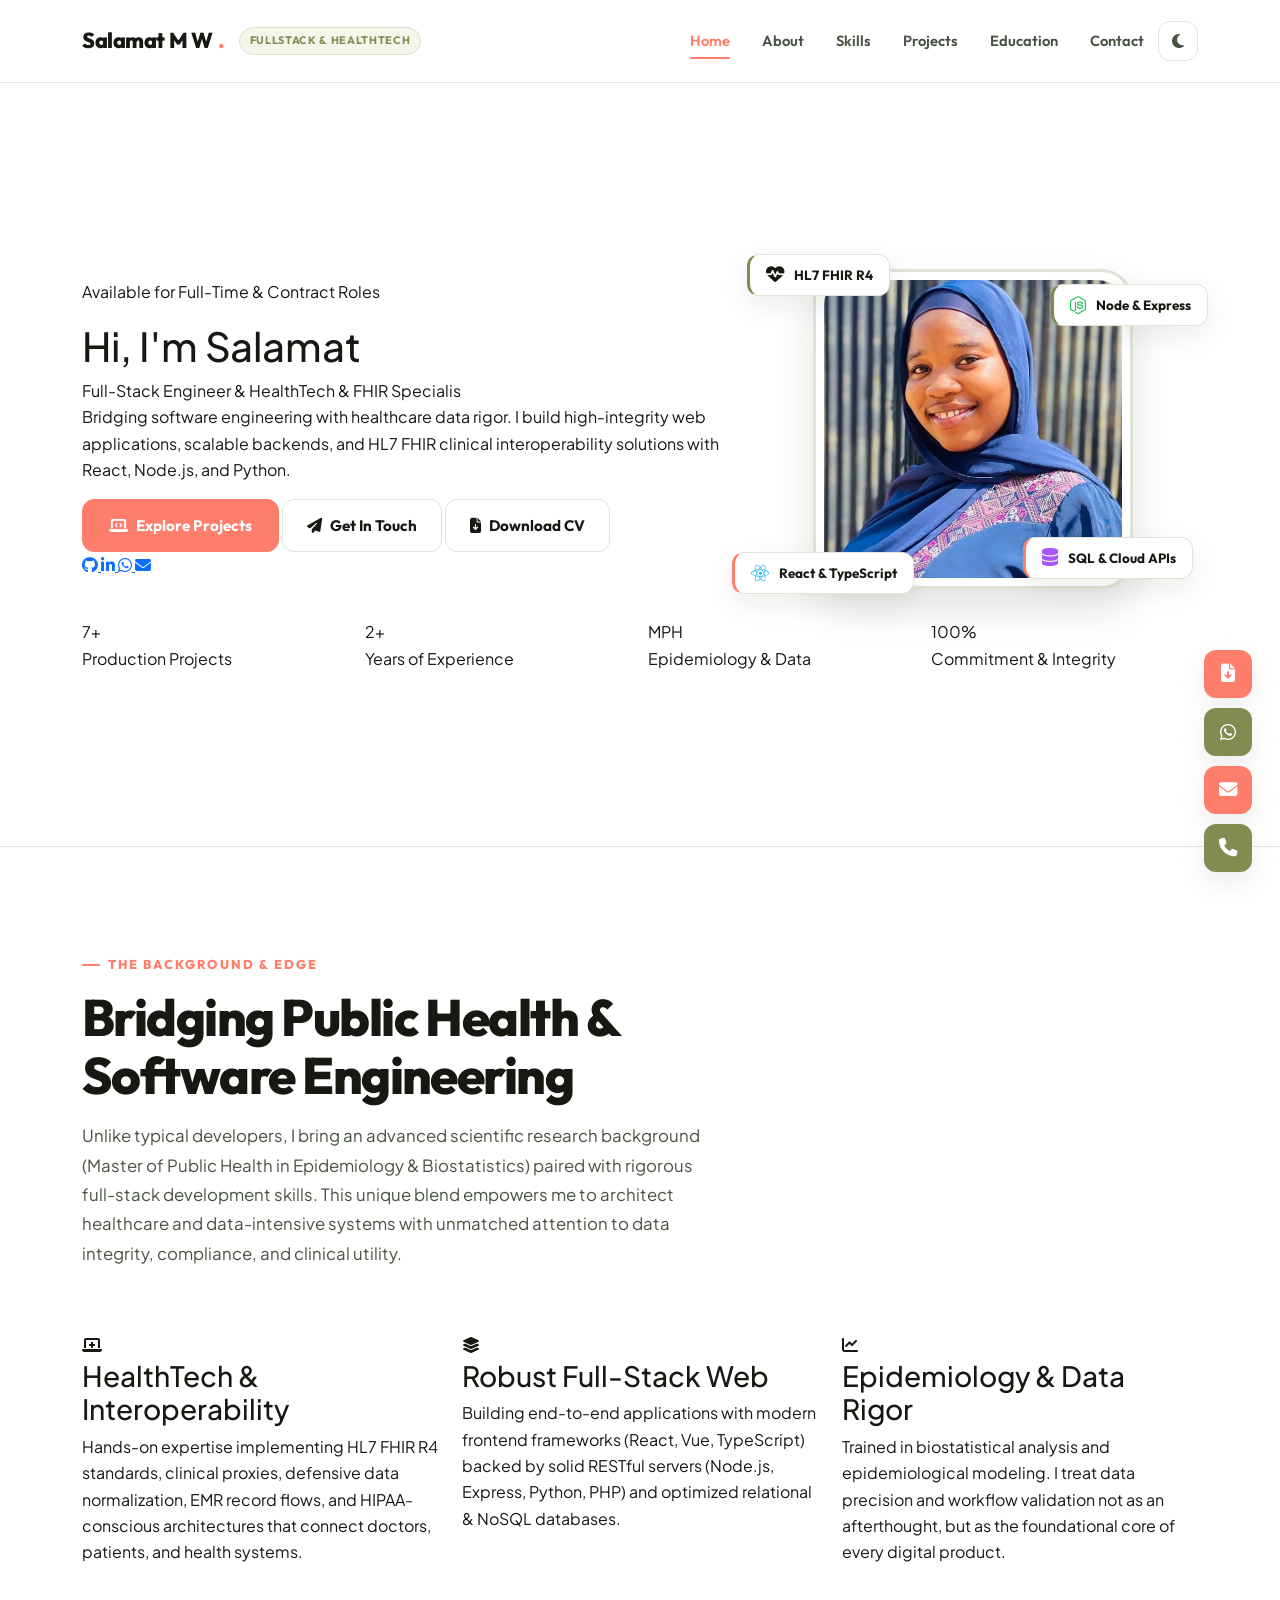
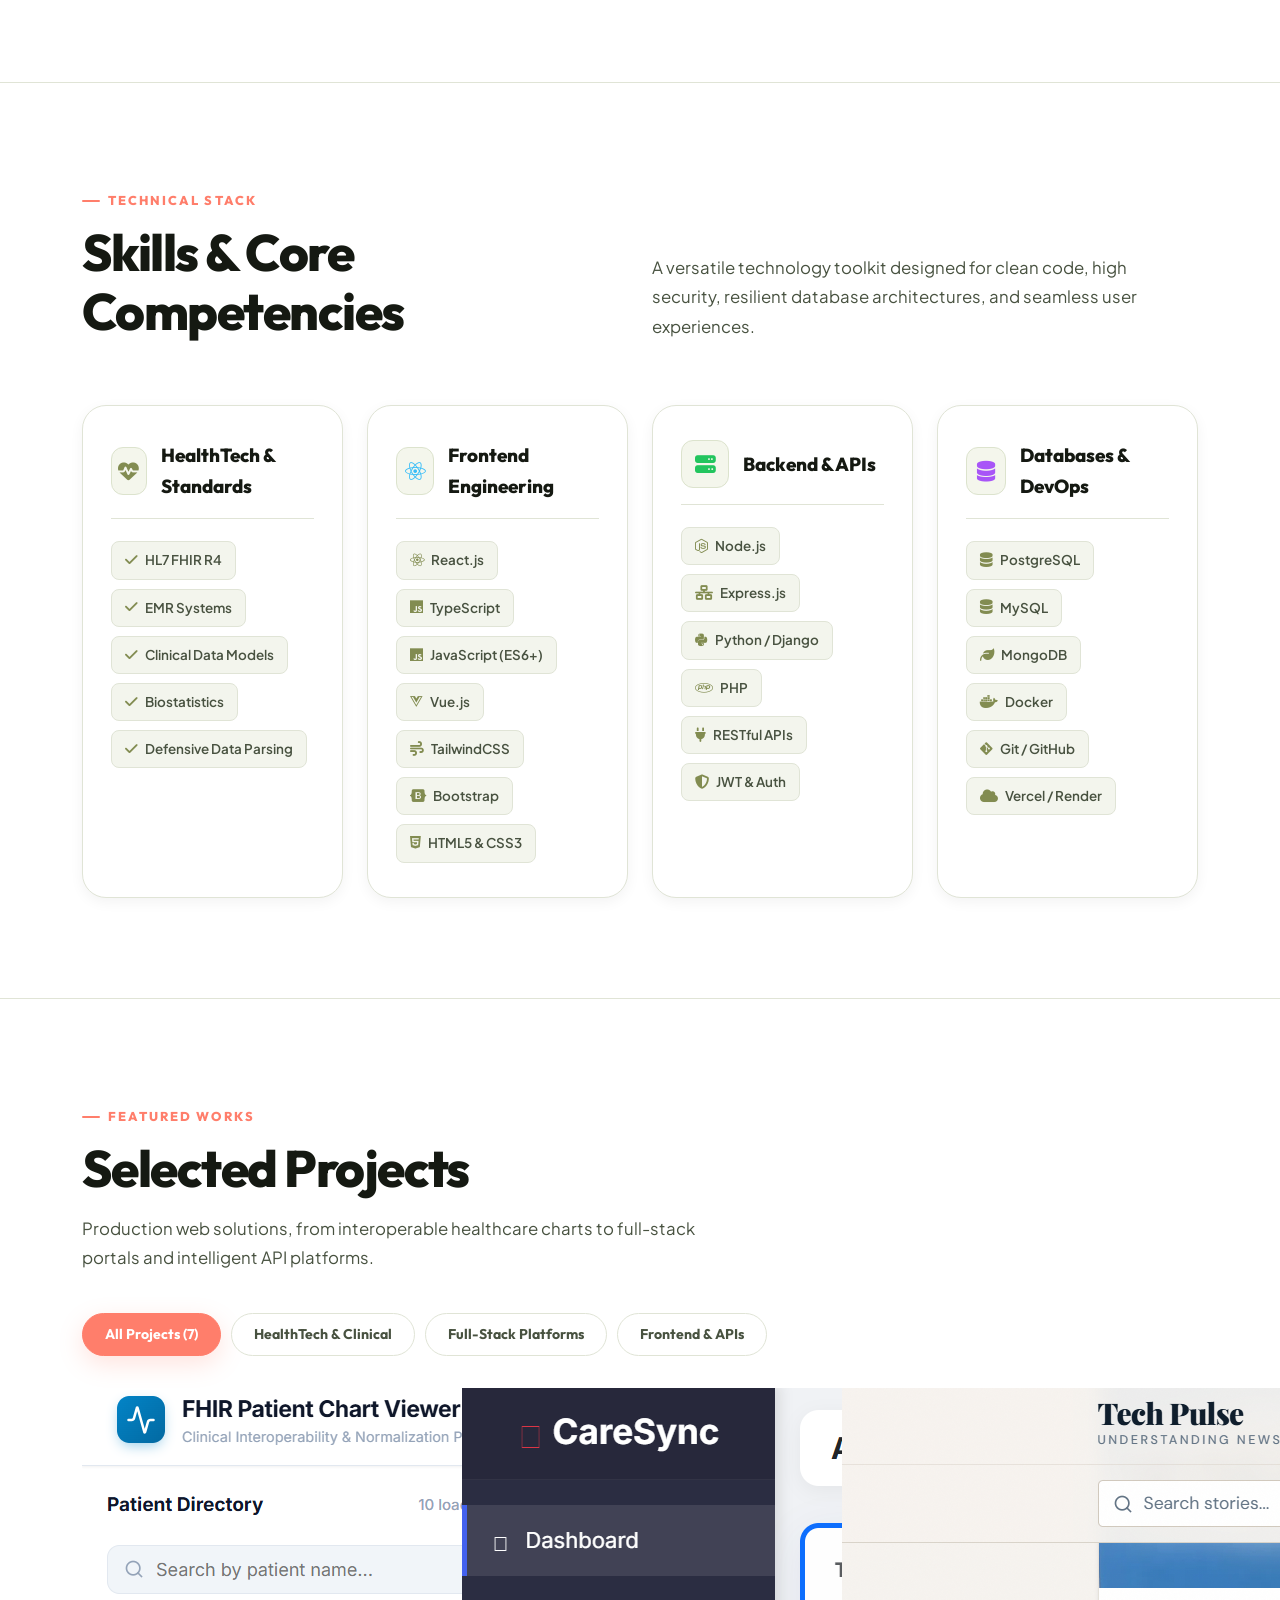
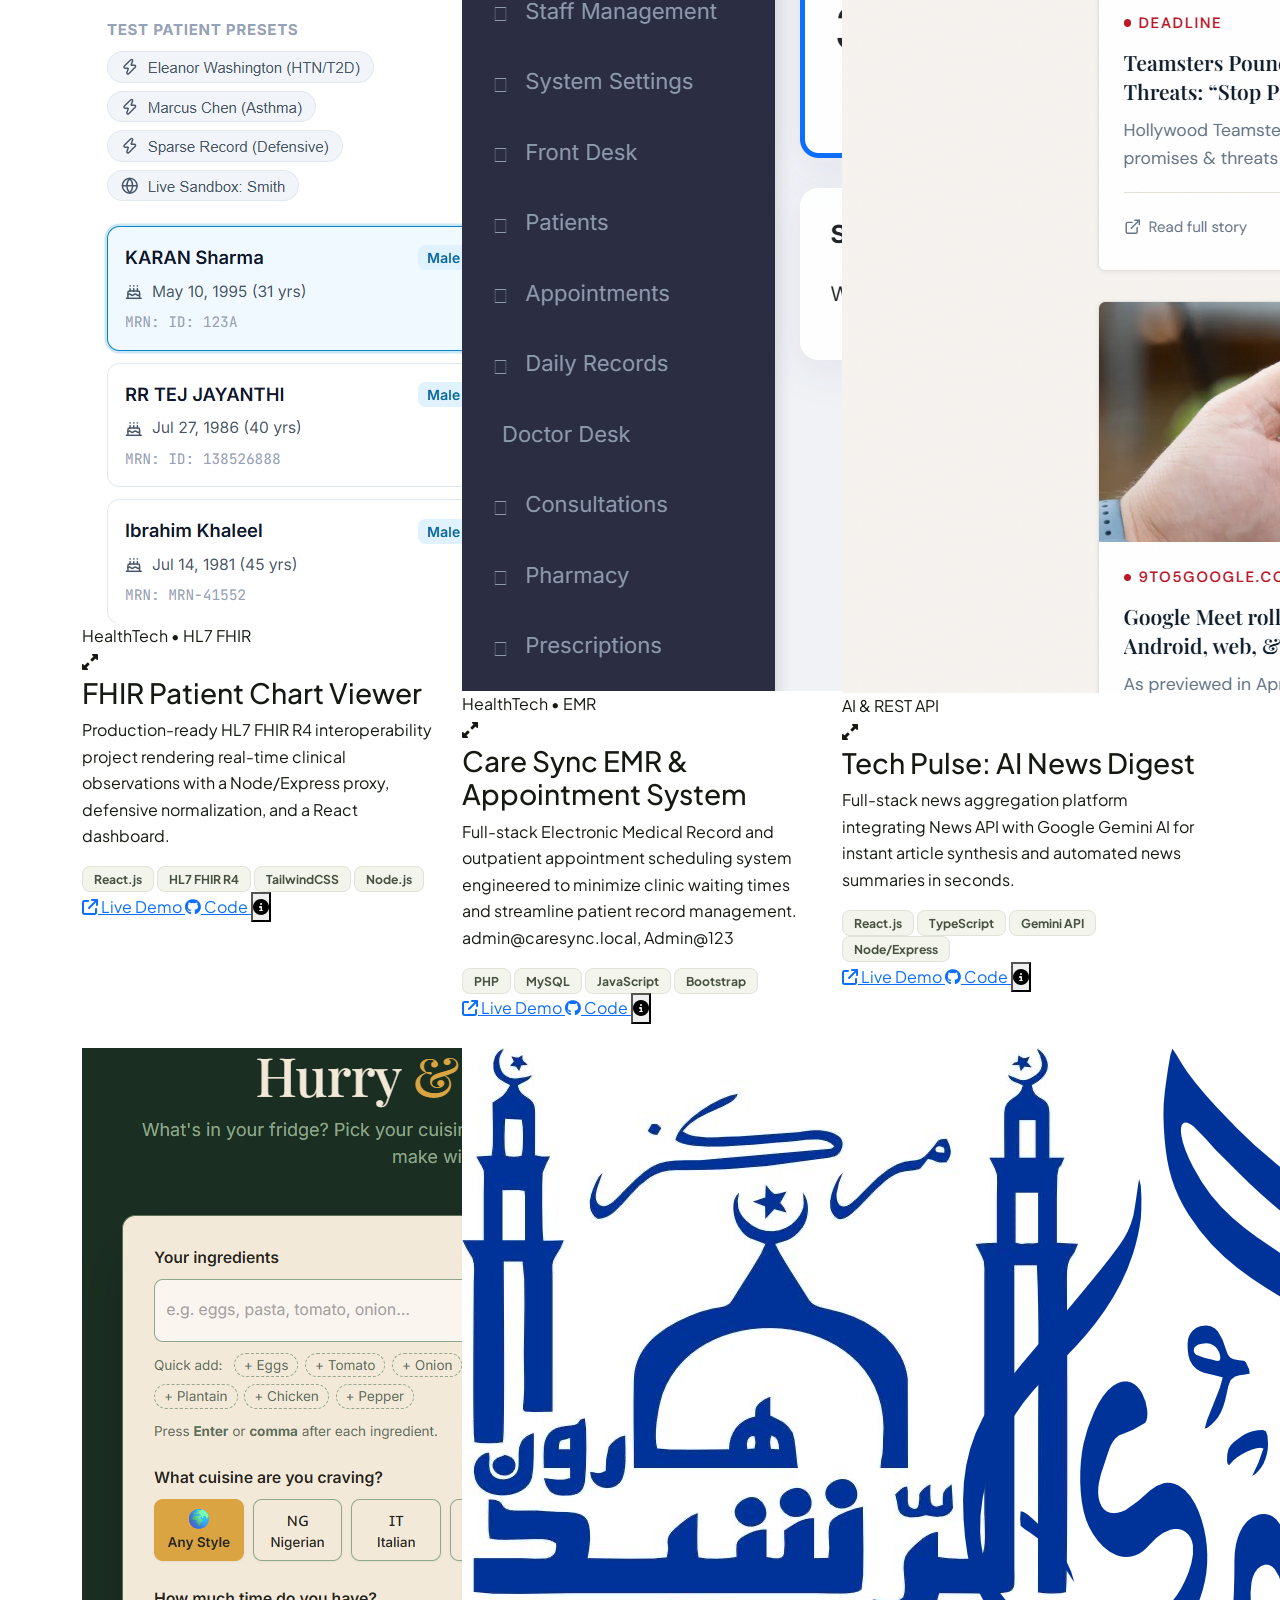
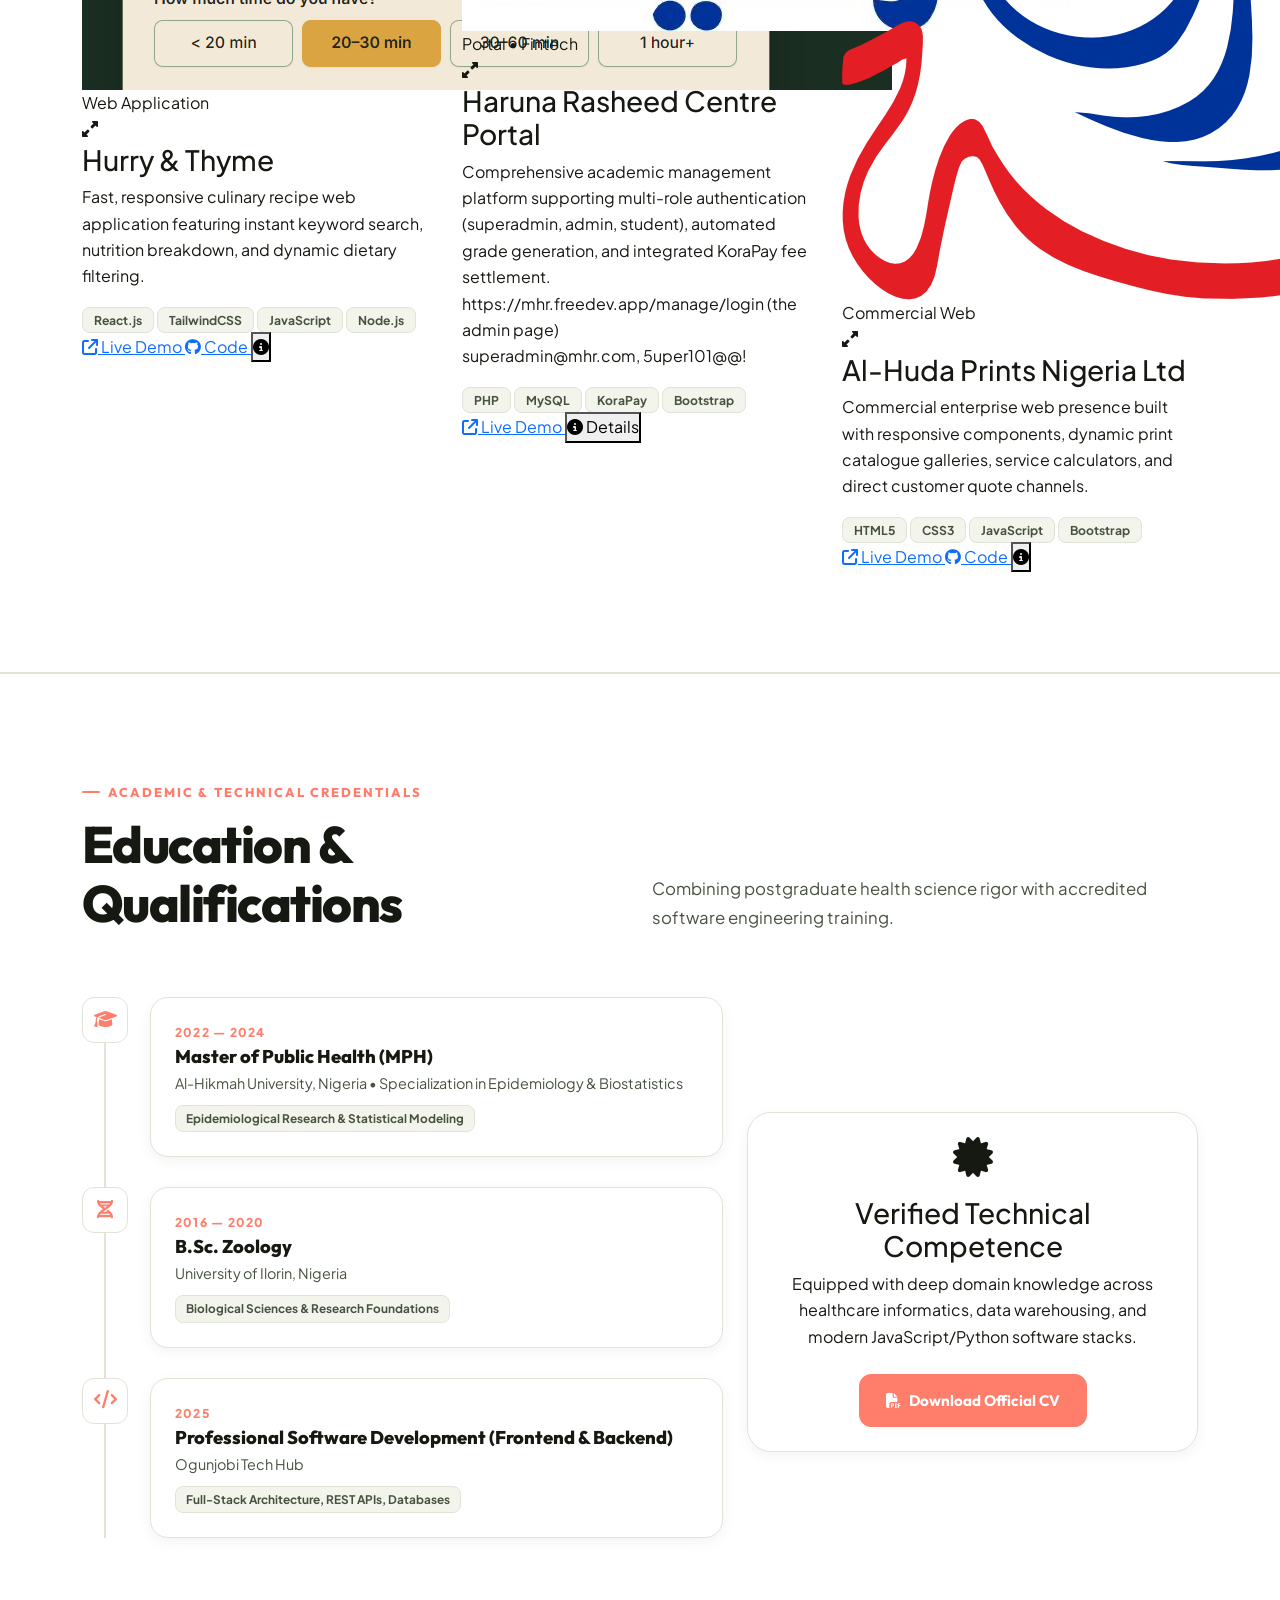
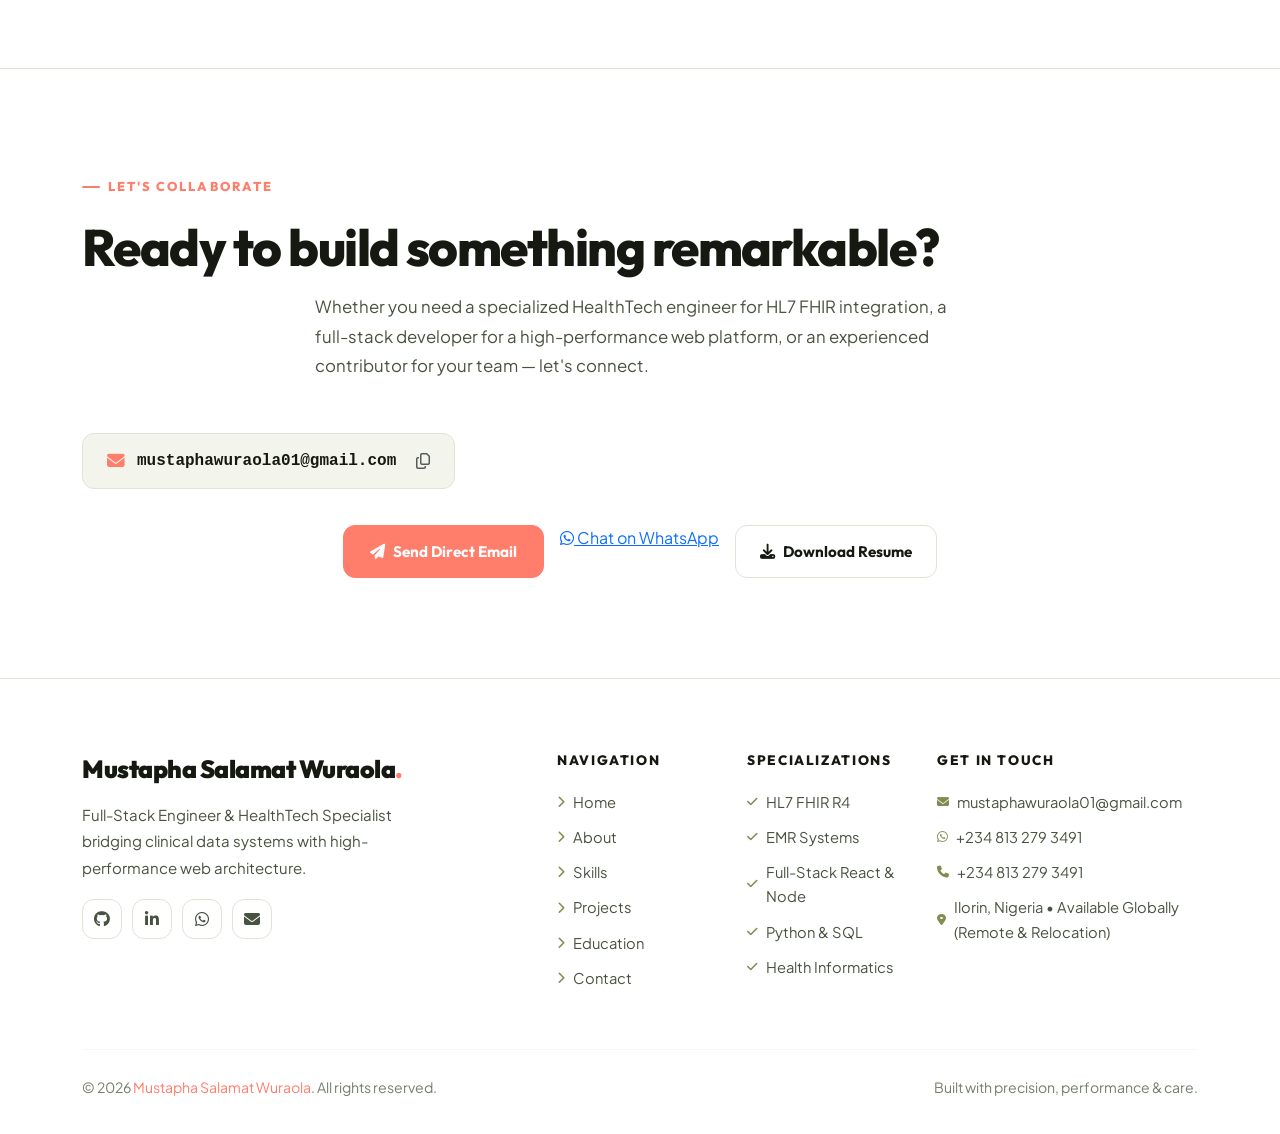
==== commit 2743c161: "Update index.html" ====
--- a/index.html
+++ b/index.html
@@ -1,1055 +1,809 @@
-<!DOCTYPE html>
-<html lang="en">
-<!-- Designed and Developed by Mustapha Salamat Wuraola
-     Full-Stack Engineer & HealthTech Specialist
-     Email: mustaphawuraola01@gmail.com
-     Github: https://github.com/salamatwuraola
-     Phone: +2348132793491 -->
-
-<head>
-  <meta charset="UTF-8" />
-  <meta name="viewport" content="width=device-width, initial-scale=1.0" />
-  <title>Mustapha Salamat Wuraola — Full-Stack Engineer &amp; HealthTech Specialist</title>
-  <meta name="description"
-    content="Portfolio of Mustapha Salamat Wuraola — Full-Stack Engineer &amp; HealthTech Specialist specializing in React, Node.js, Python, and HL7 FHIR clinical interoperability." />
-
-  <!-- Fonts -->
-  <link rel="preconnect" href="https://fonts.googleapis.com">
-  <link rel="preconnect" href="https://fonts.gstatic.com" crossorigin>
-  <link
-    href="https://fonts.googleapis.com/css2?family=Outfit:wght@300;400;500;600;700;800;900&family=Plus+Jakarta+Sans:wght@400;500;600;700;800&display=swap"
-    rel="stylesheet" />
-
-  <link rel="icon" href="Salamat.jpeg" />
-  <link href="https://cdnjs.cloudflare.com/ajax/libs/font-awesome/6.5.0/css/all.min.css" rel="stylesheet" />
-  <link href="bootstrap.min.css" rel="stylesheet" />
-  <script src="bootstrap.bundle.min.js"></script>
-  <link rel="stylesheet" type="text/css" href="styles.css" />
-</head>
-
-<body class="light">
-  <!-- Scroll progress indicator (Solid #FF7E6B) -->
-  <div id="scroll-progress" aria-hidden="true"></div>
-
-  <!-- ── NAVBAR ── -->
-  <nav class="navbar navbar-expand-lg" id="mainNav">
-    <div class="container">
-      <a class="navbar-brand" href="#hero">
-        Mustapha Salamat<span class="dot">.</span>
-        <span class="badge-tag">Full-Stack &amp; HealthTech</span>
-      </a>
-
-      <div class="d-flex align-items-center gap-2 order-lg-3">
-        <a href="#contact" class="nav-cta-btn d-none d-sm-inline-flex">
-          <i class="fas fa-paper-plane"></i> Let's Talk
-        </a>
-        <button class="theme-toggle" id="darkModeToggle" aria-label="Toggle theme" title="Toggle dark/light theme">
-          <i class="fas fa-moon" id="themeIcon"></i>
-        </button>
-        <button class="navbar-toggler" type="button" data-bs-toggle="collapse" data-bs-target="#navMenu"
-          aria-label="Toggle navigation">
-          <i class="fas fa-bars"></i>
-        </button>
-      </div>
-
-      <div class="collapse navbar-collapse order-lg-2" id="navMenu">
-        <ul class="navbar-nav ms-auto gap-1">
-          <li class="nav-item"><a class="nav-link active" href="#hero">Home</a></li>
-          <li class="nav-item"><a class="nav-link" href="#highlights">Highlights</a></li>
-          <li class="nav-item"><a class="nav-link" href="#projects">Case Studies</a></li>
-          <li class="nav-item"><a class="nav-link" href="#about">About</a></li>
-          <li class="nav-item"><a class="nav-link" href="#skills">Stack</a></li>
-          <li class="nav-item"><a class="nav-link" href="#education">Credentials</a></li>
-          <li class="nav-item"><a class="nav-link" href="#contact">Contact</a></li>
-        </ul>
-      </div>
-    </div>
-  </nav>
-
-  <!-- ── HERO SECTION (JONNY CZAR EDITORIAL STYLE) ── -->
-  <section id="hero">
-    <div class="container">
-      <div class="row align-items-center gy-5">
-        <div class="col-lg-7">
-          <div class="hero-status-pill">
-            <span class="status-indicator-dot"></span>
-            <span class="hero-status-text">Available for Full-Time &amp; Contract Roles</span>
-          </div>
-
-          <h1 class="hero-editorial-headline">
-            Hi, I'm <span class="highlight-coral">Salamat</span>
-          </h1>
-
-          <div class="hero-dynamic-role">
-            Full-Stack Engineer &amp; <span id="typer"></span><span class="cursor-blink"></span>
-          </div>
-
-          <p class="hero-lead-summary">
-            Bridging software engineering with healthcare data rigor. Master of Public Health (MPH) in Epidemiology
-            &amp; Biostatistics paired with scalable full-stack development in React, Node.js, Python, and HL7 FHIR
-            clinical interoperability.
-          </p>
-
-          <div class="hero-buttons-row">
-            <a href="#projects" class="btn-primary-custom">
-              <i class="fas fa-layer-group"></i> Explore Case Studies
-            </a>
-            <a href="#contact" class="btn-olive-custom">
-              <i class="fas fa-paper-plane"></i> Get In Touch
-            </a>
-            <a href="Salamat's_CV.pdf" class="btn-outline-custom" download>
-              <i class="fas fa-file-arrow-down"></i> Download CV
-            </a>
-          </div>
-
-          <div class="hero-socials-grid">
-            <a href="https://github.com/salamatwuraola" class="hero-social-pill" target="_blank" rel="noopener">
-              <i class="fab fa-github"></i> <span>GitHub</span>
-            </a>
-            <a href="https://www.linkedin.com/in/salamat-wuraola-mustapha-bsc-mph-maiph-a750a91ba/"
-              class="hero-social-pill" target="_blank" rel="noopener">
-              <i class="fab fa-linkedin-in"></i> <span>LinkedIn</span>
-            </a>
-            <a href="https://wa.me/2348132793491" class="hero-social-pill" target="_blank" rel="noopener">
-              <i class="fab fa-whatsapp"></i> <span>WhatsApp</span>
-            </a>
-            <a href="mailto:mustaphawuraola01@gmail.com" class="hero-social-pill">
-              <i class="fas fa-envelope"></i> <span>Email</span>
-            </a>
-          </div>
-        </div>
-
-        <div class="col-lg-5">
-          <div class="hero-image-stage">
-            <div class="hero-avatar-frame">
-              <img src="Salamat.jpeg" alt="Mustapha Salamat Wuraola" />
-            </div>
-
-            <!-- Crisp Solid Orbiting Badges -->
-            <div class="floating-badge badge-1">
-              <i class="fas fa-heartbeat" style="color:var(--olive);"></i>
-              <span>HL7 FHIR R4</span>
-            </div>
-            <div class="floating-badge badge-2">
-              <i class="fab fa-react" style="color:var(--coral);"></i>
-              <span>React &amp; TypeScript</span>
-            </div>
-            <div class="floating-badge badge-3">
-              <i class="fab fa-node-js" style="color:var(--olive);"></i>
-              <span>Node &amp; Express</span>
-            </div>
-            <div class="floating-badge badge-4">
-              <i class="fas fa-dna" style="color:var(--coral);"></i>
-              <span>MPH Biostatistics</span>
-            </div>
-          </div>
-        </div>
-      </div>
-    </div>
-  </section>
-
-  <!-- ── TECH & STANDARDS TICKER STRIP ── -->
-  <div class="tech-standards-strip">
-    <div class="container">
-      <div class="ticker-wrap">
-        <div class="ticker-item"><span class="ticker-dot"></span> HL7 FHIR R4</div>
-        <div class="ticker-item olive-tag"><span class="ticker-dot"></span> React.js</div>
-        <div class="ticker-item"><span class="ticker-dot"></span> TypeScript</div>
-        <div class="ticker-item olive-tag"><span class="ticker-dot"></span> Node.js</div>
-        <div class="ticker-item"><span class="ticker-dot"></span> Python</div>
-        <div class="ticker-item olive-tag"><span class="ticker-dot"></span> PostgreSQL</div>
-        <div class="ticker-item"><span class="ticker-dot"></span> MySQL</div>
-        <div class="ticker-item olive-tag"><span class="ticker-dot"></span> Docker</div>
-        <div class="ticker-item"><span class="ticker-dot"></span> Express.js</div>
-        <div class="ticker-item olive-tag"><span class="ticker-dot"></span> Clinical Data Models</div>
-      </div>
-    </div>
-  </div>
-
-  <!-- ── JONNY CZAR HIGHLIGHTS GRID ── -->
-  <section id="highlights">
-    <div class="container">
-      <div class="row mb-4">
-        <div class="col-lg-7 reveal-left">
-          <div class="section-label olive-label">Career Highlights</div>
-          <h2 class="section-title">
-            Key <span class="coral-text">Highlights</span> &amp; Domain Expertise
-          </h2>
-          <p class="section-desc">
-            A proven record of engineering clinical-grade applications, scalable web portals, and defensible health data
-            architectures.
-          </p>
-        </div>
-      </div>
-
-      <div class="highlights-grid">
-        <!-- Highlight 1 -->
-        <div class="highlight-box reveal">
-          <div class="highlight-icon-wrap">
-            <i class="fas fa-graduation-cap"></i>
-          </div>
-          <div class="highlight-pretitle">Academic Foundation</div>
-          <h3 class="highlight-title">Master of Public Health (MPH)</h3>
-          <p class="highlight-desc">
-            Specialized in Epidemiology &amp; Biostatistics from Al-Hikmah University. Applies advanced statistical
-            methodologies, validation pipelines, and clinical data validity to every software system.
-          </p>
-          <div class="highlight-meta-tag">
-            <span>Epidemiology &amp; Biostatistics</span> <i class="fas fa-arrow-right"></i>
-          </div>
-        </div>
-
-        <!-- Highlight 2 -->
-        <div class="highlight-box olive-variant reveal delay-1">
-          <div class="highlight-icon-wrap">
-            <i class="fas fa-heartbeat"></i>
-          </div>
-          <div class="highlight-pretitle">Health Informatics</div>
-          <h3 class="highlight-title">HL7 FHIR R4 Interoperability</h3>
-          <p class="highlight-desc">
-            Architected production-ready clinical proxies that ingest and defensively normalize EHR observations,
-            enabling practitioner dashboards and HIPAA-conscious workflows.
-          </p>
-          <div class="highlight-meta-tag">
-            <span>Clinical Data Systems</span> <i class="fas fa-arrow-right"></i>
-          </div>
-        </div>
-
-        <!-- Highlight 3 -->
-        <div class="highlight-box reveal delay-2">
-          <div class="highlight-icon-wrap">
-            <i class="fas fa-laptop-code"></i>
-          </div>
-          <div class="highlight-pretitle">Full-Stack Delivery</div>
-          <h3 class="highlight-title">7+ Production Applications</h3>
-          <p class="highlight-desc">
-            Engineered end-to-end solutions spanning healthcare charts, AI news aggregation with Google Gemini, fintech
-            fee settlement with KoraPay, and responsive enterprise portals.
-          </p>
-          <div class="highlight-meta-tag">
-            <span>Production Engineering</span> <i class="fas fa-arrow-right"></i>
-          </div>
-        </div>
-
-        <!-- Highlight 4 -->
-        <div class="highlight-box olive-variant reveal delay-3">
-          <div class="highlight-icon-wrap">
-            <i class="fas fa-shield-halved"></i>
-          </div>
-          <div class="highlight-pretitle">Data Rigor</div>
-          <h3 class="highlight-title">Defensive Software Design</h3>
-          <p class="highlight-desc">
-            Trained in rigorous data verification, RESTful API contract enforcement, JWT security authentication, and
-            resilient relational database schemas in PostgreSQL &amp; MySQL.
-          </p>
-          <div class="highlight-meta-tag">
-            <span>Security &amp; Integrity</span> <i class="fas fa-arrow-right"></i>
-          </div>
-        </div>
-      </div>
-    </div>
-  </section>
-
-  <!-- ── JONNY CZAR SIGNATURE WORK & CASE STUDIES SECTION ── -->
-  <section id="projects">
-    <div class="container">
-      <div class="row mb-5">
-        <div class="col-lg-8 reveal-left">
-          <div class="section-label">Selected Works</div>
-          <h2 class="section-title">
-            Production <span class="coral-text">Case Studies</span>
-          </h2>
-          <p class="section-desc">
-            Production web solutions, from interoperable healthcare charts to full-stack portals and intelligent API
-            platforms.
-          </p>
-        </div>
-      </div>
-
-      <!-- 2-Column Desktop Layout (Jonny Czar Sticky Sidebar Benchmark) -->
-      <div class="row g-4 work-section-layout">
-
-        <!-- Left Sticky Case Studies Navigation Sidebar -->
-        <div class="col-lg-3 d-none d-lg-block">
-          <div class="sticky-work-sidebar">
-            <div class="sidebar-heading">Case Studies</div>
-            <ul class="sidebar-nav-list">
-              <li class="sidebar-nav-item">
-                <a href="#case-fhir" class="sidebar-nav-link active">
-                  <i class="fas fa-heartbeat"></i> <span>FHIR Chart Viewer</span>
-                </a>
-              </li>
-              <li class="sidebar-nav-item">
-                <a href="#case-caresync" class="sidebar-nav-link">
-                  <i class="fas fa-hospital-user"></i> <span>CareSync EMR</span>
-                </a>
-              </li>
-              <li class="sidebar-nav-item">
-                <a href="#case-techpulse" class="sidebar-nav-link">
-                  <i class="fas fa-newspaper"></i> <span>Tech Pulse AI</span>
-                </a>
-              </li>
-              <li class="sidebar-nav-item">
-                <a href="#case-hurry" class="sidebar-nav-link">
-                  <i class="fas fa-utensils"></i> <span>Hurry &amp; Thyme</span>
-                </a>
-              </li>
-              <li class="sidebar-nav-item">
-                <a href="#case-haruna" class="sidebar-nav-link">
-                  <i class="fas fa-school"></i> <span>Haruna Rasheed</span>
-                </a>
-              </li>
-              <li class="sidebar-nav-item">
-                <a href="#case-alhuda" class="sidebar-nav-link">
-                  <i class="fas fa-print"></i> <span>Al-Huda Prints</span>
-                </a>
-              </li>
-            </ul>
-
-            <div class="sidebar-heading olive">Navigation</div>
-            <ul class="sidebar-nav-list">
-              <li class="sidebar-nav-item">
-                <a href="#about" class="sidebar-nav-link">
-                  <i class="fas fa-user"></i> <span>About &amp; Background</span>
-                </a>
-              </li>
-              <li class="sidebar-nav-item">
-                <a href="#skills" class="sidebar-nav-link">
-                  <i class="fas fa-code"></i> <span>Technical Stack</span>
-                </a>
-              </li>
-              <li class="sidebar-nav-item">
-                <a href="#education" class="sidebar-nav-link">
-                  <i class="fas fa-graduation-cap"></i> <span>Credentials &amp; CV</span>
-                </a>
-              </li>
-              <li class="sidebar-nav-item">
-                <a href="#contact" class="sidebar-nav-link">
-                  <i class="fas fa-envelope"></i> <span>Let's Collaborate</span>
-                </a>
-              </li>
-            </ul>
-          </div>
-        </div>
-
-        <!-- Right Main Projects Feed -->
-        <div class="col-lg-9">
-
-          <!-- Category Filter Tabs -->
-          <div class="project-filters reveal">
-            <button class="filter-btn active" data-filter="all">All Projects (7)</button>
-            <button class="filter-btn" data-filter="healthtech">HealthTech &amp; Clinical</button>
-            <button class="filter-btn" data-filter="fullstack">Full-Stack Platforms</button>
-            <button class="filter-btn" data-filter="frontend">Frontend &amp; APIs</button>
-          </div>
-
-          <div class="case-study-list" id="projectsGrid">
-
-            <!-- CASE 1: FHIR Chart Viewer (HealthTech) -->
-            <div class="project-item reveal" data-category="healthtech" id="case-fhir">
-              <div class="main-card-elevation">
-                <div class="case-study-card-inner">
-                  <div class="case-study-thumb-box" onclick="openModal(6)">
-                    <img src="fhir.png" alt="HL7 FHIR Patient Chart Viewer" />
-                    <div class="case-study-badge">HealthTech • HL7 FHIR</div>
-                    <div class="case-study-zoom-btn"><i class="fas fa-expand-alt"></i></div>
-                  </div>
-                  <div class="case-study-content">
-                    <div>
-                      <div class="case-study-role-label">HealthTech Interoperability</div>
-                      <h3 class="case-study-headline" onclick="openModal(6)">FHIR Patient Chart Viewer</h3>
-                      <p class="case-study-narrative">
-                        Production-ready HL7 FHIR R4 interoperability application rendering real-time clinical
-                        observations with a Node/Express proxy, defensive normalization, and a responsive React
-                        clinician dashboard.
-                      </p>
-                      <div class="case-study-tech-wrap">
-                        <span class="tech-tag">React.js</span>
-                        <span class="tech-tag">HL7 FHIR R4</span>
-                        <span class="tech-tag">TailwindCSS</span>
-                        <span class="tech-tag">Node.js</span>
-                        <span class="tech-tag">Express</span>
-                      </div>
-                    </div>
-                  </div>
-                </div>
-                <div class="case-study-card-footer">
-                  <div class="card-footer-metric">
-                    <div class="metric-icon"><i class="fas fa-check"></i></div>
-                    <div>
-                      <div class="metric-text-small">Clinical Grade</div>
-                      <div class="metric-text-sub">HL7 FHIR R4 Verified</div>
-                    </div>
-                  </div>
-                  <div class="card-footer-actions">
-                    <a href="https://fhir-p71r.onrender.com/" target="_blank" rel="noopener" class="case-btn-live">
-                      <i class="fas fa-arrow-up-right-from-square"></i> Live Demo
-                    </a>
-                    <a href="https://github.com/salamatwuraola/FHIR" target="_blank" rel="noopener"
-                      class="case-btn-code">
-                      <i class="fab fa-github"></i> Code
-                    </a>
-                    <button onclick="openModal(6)" class="case-btn-modal" title="View Case Study">
-                      <i class="fas fa-circle-info"></i>
-                    </button>
-                  </div>
-                </div>
-              </div>
-            </div>
-
-            <!-- CASE 2: CareSync EMR (HealthTech, FullStack) -->
-            <div class="project-item reveal" data-category="healthtech fullstack" id="case-caresync">
-              <div class="main-card-elevation olive-accent">
-                <div class="case-study-card-inner">
-                  <div class="case-study-thumb-box" onclick="openModal(4)">
-                    <img src="care.png" alt="Care Sync EMR Platform" />
-                    <div class="case-study-badge">HealthTech • EMR</div>
-                    <div class="case-study-zoom-btn"><i class="fas fa-expand-alt"></i></div>
-                  </div>
-                  <div class="case-study-content">
-                    <div>
-                      <div class="case-study-role-label">Hospital Systems &amp; Outpatient</div>
-                      <h3 class="case-study-headline" onclick="openModal(4)">Care Sync EMR &amp; Appointment System</h3>
-                      <p class="case-study-narrative">
-                        Full-stack Electronic Medical Record and outpatient appointment scheduling platform engineered
-                        to minimize clinic waiting times and streamline patient record management across hospital
-                        departments.
-                        admin@caresync.local, Admin@123
-                      </p>
-                      <div class="case-study-tech-wrap">
-                        <span class="tech-tag">PHP</span>
-                        <span class="tech-tag">MySQL</span>
-                        <span class="tech-tag">JavaScript</span>
-                        <span class="tech-tag">Bootstrap</span>
-                        <span class="tech-tag">HTML5 / CSS3</span>
-                      </div>
-                    </div>
-                  </div>
-                </div>
-                <div class="case-study-card-footer">
-                  <div class="card-footer-metric">
-                    <div class="metric-icon"><i class="fas fa-hospital-user"></i></div>
-                    <div>
-                      <div class="metric-text-small">EMR &amp; Workflow</div>
-                      <div class="metric-text-sub">Outpatient Scheduling</div>
-                    </div>
-                  </div>
-                  <div class="card-footer-actions">
-                    <a href="https://caresync.free.je/login.php" target="_blank" rel="noopener" class="case-btn-live">
-                      <i class="fas fa-arrow-up-right-from-square"></i> Live Demo
-                    </a>
-                    <a href="https://github.com/salamatwuraola/CareSync" target="_blank" rel="noopener"
-                      class="case-btn-code">
-                      <i class="fab fa-github"></i> Code
-                    </a>
-                    <button onclick="openModal(4)" class="case-btn-modal" title="View Case Study">
-                      <i class="fas fa-circle-info"></i>
-                    </button>
-                  </div>
-                </div>
-              </div>
-            </div>
-
-            <!-- CASE 3: Tech Pulse: AI News Digest (FullStack, Frontend) -->
-            <div class="project-item reveal" data-category="frontend fullstack" id="case-techpulse">
-              <div class="main-card-elevation">
-                <div class="case-study-card-inner">
-                  <div class="case-study-thumb-box" onclick="openModal(3)">
-                    <img src="tech.png" alt="Tech Pulse News Platform" />
-                    <div class="case-study-badge">AI &amp; REST API</div>
-                    <div class="case-study-zoom-btn"><i class="fas fa-expand-alt"></i></div>
-                  </div>
-                  <div class="case-study-content">
-                    <div>
-                      <div class="case-study-role-label">AI Integration &amp; APIs</div>
-                      <h3 class="case-study-headline" onclick="openModal(3)">Tech Pulse: AI News Digest</h3>
-                      <p class="case-study-narrative">
-                        Full-stack news aggregation platform integrating News API with Google Gemini AI for instant
-                        article synthesis, topic categorisation, and automated summaries generated in seconds.
-                      </p>
-                      <div class="case-study-tech-wrap">
-                        <span class="tech-tag">React.js</span>
-                        <span class="tech-tag">TypeScript</span>
-                        <span class="tech-tag">Gemini API</span>
-                        <span class="tech-tag">Node / Express</span>
-                        <span class="tech-tag">Vercel</span>
-                      </div>
-                    </div>
-                  </div>
-                </div>
-                <div class="case-study-card-footer">
-                  <div class="card-footer-metric">
-                    <div class="metric-icon"><i class="fas fa-robot"></i></div>
-                    <div>
-                      <div class="metric-text-small">Google Gemini AI</div>
-                      <div class="metric-text-sub">Instant Synthesis</div>
-                    </div>
-                  </div>
-                  <div class="card-footer-actions">
-                    <a href="https://tech-pulse-news-one.vercel.app/" target="_blank" rel="noopener"
-                      class="case-btn-live">
-                      <i class="fas fa-arrow-up-right-from-square"></i> Live Demo
-                    </a>
-                    <a href="https://github.com/salamatwuraola/Tech-Pulse" target="_blank" rel="noopener"
-                      class="case-btn-code">
-                      <i class="fab fa-github"></i> Code
-                    </a>
-                    <button onclick="openModal(3)" class="case-btn-modal" title="View Case Study">
-                      <i class="fas fa-circle-info"></i>
-                    </button>
-                  </div>
-                </div>
-              </div>
-            </div>
-
-            <!-- CASE 4: Hurry & Thyme (Frontend) -->
-            <div class="project-item reveal" data-category="frontend" id="case-hurry">
-              <div class="main-card-elevation olive-accent">
-                <div class="case-study-card-inner">
-                  <div class="case-study-thumb-box" onclick="openModal(5)">
-                    <img src="Hurry&Thyme.png" alt="Hurry & Thyme Recipe Website" />
-                    <div class="case-study-badge">Web Application</div>
-                    <div class="case-study-zoom-btn"><i class="fas fa-expand-alt"></i></div>
-                  </div>
-                  <div class="case-study-content">
-                    <div>
-                      <div class="case-study-role-label">Culinary Web Platform</div>
-                      <h3 class="case-study-headline" onclick="openModal(5)">Hurry &amp; Thyme</h3>
-                      <p class="case-study-narrative">
-                        Fast, responsive culinary recipe web application featuring instant keyword search, nutrition
-                        breakdown, and dynamic dietary filtering for modern home cooks.
-                      </p>
-                      <div class="case-study-tech-wrap">
-                        <span class="tech-tag">React.js</span>
-                        <span class="tech-tag">TailwindCSS</span>
-                        <span class="tech-tag">JavaScript</span>
-                        <span class="tech-tag">Node.js</span>
-                      </div>
-                    </div>
-                  </div>
-                </div>
-                <div class="case-study-card-footer">
-                  <div class="card-footer-metric">
-                    <div class="metric-icon"><i class="fas fa-utensils"></i></div>
-                    <div>
-                      <div class="metric-text-small">Fast Discovery</div>
-                      <div class="metric-text-sub">Instant Dietary Search</div>
-                    </div>
-                  </div>
-                  <div class="card-footer-actions">
-                    <a href="https://hurry-and-thyme.onrender.com/" target="_blank" rel="noopener"
-                      class="case-btn-live">
-                      <i class="fas fa-arrow-up-right-from-square"></i> Live Demo
-                    </a>
-                    <a href="https://github.com/salamatwuraola/hurry-and-thyme" target="_blank" rel="noopener"
-                      class="case-btn-code">
-                      <i class="fab fa-github"></i> Code
-                    </a>
-                    <button onclick="openModal(5)" class="case-btn-modal" title="View Case Study">
-                      <i class="fas fa-circle-info"></i>
-                    </button>
-                  </div>
-                </div>
-              </div>
-            </div>
-
-            <!-- CASE 5: Haruna Rasheed Centre (FullStack) -->
-            <div class="project-item reveal" data-category="fullstack" id="case-haruna">
-              <div class="main-card-elevation">
-                <div class="case-study-card-inner">
-                  <div class="case-study-thumb-box" onclick="openModal(2)">
-                    <img src="Har.jpeg" alt="Haruna Rasheed Centre School Platform" />
-                    <div class="case-study-badge">Portal • Fintech</div>
-                    <div class="case-study-zoom-btn"><i class="fas fa-expand-alt"></i></div>
-                  </div>
-                  <div class="case-study-content">
-                    <div>
-                      <div class="case-study-role-label">Academic Portal &amp; Fintech</div>
-                      <h3 class="case-study-headline" onclick="openModal(2)">Haruna Rasheed Centre Portal</h3>
-                      <p class="case-study-narrative">
-                        Comprehensive academic management platform supporting multi-role authentication (superadmin,
-                        admin, student), automated grade generation, and integrated KoraPay fee settlement.
-                      </p>
-                      <div class="case-study-tech-wrap">
-                        <span class="tech-tag">PHP</span>
-                        <span class="tech-tag">MySQL</span>
-                        <span class="tech-tag">KoraPay</span>
-                        <span class="tech-tag">Bootstrap</span>
-                        <span class="tech-tag">JavaScript</span>
-                      </div>
-                    </div>
-                  </div>
-                </div>
-                <div class="case-study-card-footer">
-                  <div class="card-footer-metric">
-                    <div class="metric-icon"><i class="fas fa-credit-card"></i></div>
-                    <div>
-                      <div class="metric-text-small">KoraPay Gateway</div>
-                      <div class="metric-text-sub">Automated Result Sheets</div>
-                    </div>
-                  </div>
-                  <div class="card-footer-actions">
-                    <a href="https://mhr.freedev.app/" target="_blank" rel="noopener" class="case-btn-live">
-                      <i class="fas fa-arrow-up-right-from-square"></i> Live Demo
-                    </a>
-                    <button onclick="openModal(2)" class="case-btn-modal ms-auto" title="View Case Study">
-                      <i class="fas fa-circle-info"></i> Details
-                    </button>
-                  </div>
-                </div>
-              </div>
-            </div>
-
-            <!-- CASE 6: Al-Huda Prints (Frontend) -->
-            <div class="project-item reveal" data-category="frontend" id="case-alhuda">
-              <div class="main-card-elevation olive-accent">
-                <div class="case-study-card-inner">
-                  <div class="case-study-thumb-box" onclick="openModal(0)">
-                    <img src="logo.png" alt="Al-Huda Prints Platform" />
-                    <div class="case-study-badge">Commercial Web</div>
-                    <div class="case-study-zoom-btn"><i class="fas fa-expand-alt"></i></div>
-                  </div>
-                  <div class="case-study-content">
-                    <div>
-                      <div class="case-study-role-label">Commercial Enterprise</div>
-                      <h3 class="case-study-headline" onclick="openModal(0)">Al-Huda Prints Nigeria Ltd</h3>
-                      <p class="case-study-narrative">
-                        Commercial enterprise web presence built with responsive components, dynamic print catalogue
-                        galleries, service calculators, and direct customer quote routing channels.
-                      </p>
-                      <div class="case-study-tech-wrap">
-                        <span class="tech-tag">HTML5</span>
-                        <span class="tech-tag">CSS3</span>
-                        <span class="tech-tag">JavaScript</span>
-                        <span class="tech-tag">Bootstrap</span>
-                      </div>
-                    </div>
-                  </div>
-                </div>
-                <div class="case-study-card-footer">
-                  <div class="card-footer-metric">
-                    <div class="metric-icon"><i class="fas fa-print"></i></div>
-                    <div>
-                      <div class="metric-text-small">Commercial Web</div>
-                      <div class="metric-text-sub">Dynamic Catalogue</div>
-                    </div>
-                  </div>
-                  <div class="card-footer-actions">
-                    <a href="https://al-huda-prints.vercel.app/" target="_blank" rel="noopener" class="case-btn-live">
-                      <i class="fas fa-arrow-up-right-from-square"></i> Live Demo
-                    </a>
-                    <a href="https://github.com/salamatwuraola/Al-Huda-Prints" target="_blank" rel="noopener"
-                      class="case-btn-code">
-                      <i class="fab fa-github"></i> Code
-                    </a>
-                    <button onclick="openModal(0)" class="case-btn-modal" title="View Case Study">
-                      <i class="fas fa-circle-info"></i>
-                    </button>
-                  </div>
-                </div>
-              </div>
-            </div>
-
-          </div>
-        </div>
-      </div>
-    </div>
-  </section>
-
-  <!-- ── ABOUT & THE HEALTHTECH EDGE ── -->
-  <section id="about">
-    <div class="container">
-      <div class="row align-items-center gy-5">
-        <div class="col-lg-6 reveal-left">
-          <div class="section-label">Background &amp; Edge</div>
-          <h2 class="section-title">
-            Bridging <span class="coral-text">Health Science</span> &amp; Software Architecture
-          </h2>
-          <p class="section-desc mb-4">
-            Unlike traditional software developers, I bring an advanced scientific research background paired with
-            rigorous full-stack development skills. This unique combination allows me to architect healthcare and
-            data-intensive systems with unmatched attention to data integrity, compliance, and clinical utility.
-          </p>
-          <div class="d-flex flex-wrap gap-3">
-            <a href="Salamat's_CV.pdf" class="btn-primary-custom" download>
-              <i class="fas fa-file-pdf"></i> Download Official CV
-            </a>
-            <a href="#contact" class="btn-outline-custom">
-              <i class="fas fa-envelope"></i> Contact Directly
-            </a>
-          </div>
-        </div>
-
-        <div class="col-lg-6 reveal-right">
-          <div class="about-split-card">
-            <div class="about-feature-item">
-              <div class="about-feature-icon coral">
-                <i class="fas fa-laptop-medical"></i>
-              </div>
-              <div>
-                <h3 class="about-feature-title">HealthTech &amp; Interoperability</h3>
-                <p class="about-feature-desc">
-                  Hands-on expertise implementing HL7 FHIR R4 standards, clinical observation pipelines, defensive
-                  normalization, and HIPAA-conscious architectures.
-                </p>
-              </div>
-            </div>
-
-            <div class="about-feature-item">
-              <div class="about-feature-icon">
-                <i class="fas fa-layer-group"></i>
-              </div>
-              <div>
-                <h3 class="about-feature-title">Robust Full-Stack Web</h3>
-                <p class="about-feature-desc">
-                  Building responsive web applications in React and TypeScript backed by scalable RESTful APIs in
-                  Node.js, Express, Python, and relational database systems.
-                </p>
-              </div>
-            </div>
-
-            <div class="about-feature-item">
-              <div class="about-feature-icon coral">
-                <i class="fas fa-chart-line"></i>
-              </div>
-              <div>
-                <h3 class="about-feature-title">Epidemiology &amp; Biostatistics</h3>
-                <p class="about-feature-desc">
-                  Postgraduate training in epidemiological modeling and statistical analysis, treating data precision
-                  not as an afterthought, but as the foundational core.
-                </p>
-              </div>
-            </div>
-          </div>
-        </div>
-      </div>
-    </div>
-  </section>
-
-  <!-- ── SKILLS & DOMAIN MATRIX ── -->
-  <section id="skills">
-    <div class="container">
-      <div class="row mb-5">
-        <div class="col-lg-6 reveal-left">
-          <div class="section-label">Technical Stack</div>
-          <h2 class="section-title">Skills &amp; <span class="coral-text">Core Competencies</span></h2>
-        </div>
-        <div class="col-lg-6 d-flex align-items-end reveal-right">
-          <p class="section-desc">
-            A versatile technology toolkit designed for clean code, clinical-grade security, resilient database
-            architectures, and seamless user experiences.
-          </p>
-        </div>
-      </div>
-
-      <div class="row gy-4">
-        <!-- 1. HealthTech & Standards -->
-        <div class="col-md-6 col-lg-3 reveal">
-          <div class="skill-box">
-            <div class="skill-header">
-              <div class="skill-icon"><i class="fas fa-heartbeat"></i></div>
-              <div class="skill-box-title">HealthTech &amp; Standards</div>
-            </div>
-            <div class="skill-pills-wrap">
-              <span class="skill-pill"><i class="fas fa-check"></i> HL7 FHIR R4</span>
-              <span class="skill-pill"><i class="fas fa-check"></i> EMR Systems</span>
-              <span class="skill-pill"><i class="fas fa-check"></i> Clinical Data Models</span>
-              <span class="skill-pill"><i class="fas fa-check"></i> Biostatistics</span>
-              <span class="skill-pill"><i class="fas fa-check"></i> Defensive Data Parsing</span>
-            </div>
-          </div>
-        </div>
-
-        <!-- 2. Frontend -->
-        <div class="col-md-6 col-lg-3 reveal delay-1">
-          <div class="skill-box">
-            <div class="skill-header">
-              <div class="skill-icon coral"><i class="fab fa-react"></i></div>
-              <div class="skill-box-title">Frontend Engineering</div>
-            </div>
-            <div class="skill-pills-wrap">
-              <span class="skill-pill"><i class="fab fa-react"></i> React.js</span>
-              <span class="skill-pill"><i class="fab fa-js"></i> TypeScript</span>
-              <span class="skill-pill"><i class="fab fa-js"></i> JavaScript (ES6+)</span>
-              <span class="skill-pill"><i class="fab fa-vuejs"></i> Vue.js</span>
-              <span class="skill-pill"><i class="fas fa-wind"></i> TailwindCSS</span>
-              <span class="skill-pill"><i class="fab fa-bootstrap"></i> Bootstrap</span>
-              <span class="skill-pill"><i class="fab fa-html5"></i> HTML5 &amp; CSS3</span>
-            </div>
-          </div>
-        </div>
-
-        <!-- 3. Backend -->
-        <div class="col-md-6 col-lg-3 reveal delay-2">
-          <div class="skill-box">
-            <div class="skill-header">
-              <div class="skill-icon"><i class="fas fa-server"></i></div>
-              <div class="skill-box-title">Backend &amp; APIs</div>
-            </div>
-            <div class="skill-pills-wrap">
-              <span class="skill-pill"><i class="fab fa-node-js"></i> Node.js</span>
-              <span class="skill-pill"><i class="fas fa-network-wired"></i> Express.js</span>
-              <span class="skill-pill"><i class="fab fa-python"></i> Python / Django</span>
-              <span class="skill-pill"><i class="fab fa-php"></i> PHP</span>
-              <span class="skill-pill"><i class="fas fa-plug"></i> RESTful APIs</span>
-              <span class="skill-pill"><i class="fas fa-shield-halved"></i> JWT &amp; Auth</span>
-            </div>
-          </div>
-        </div>
-
-        <!-- 4. DB & Cloud -->
-        <div class="col-md-6 col-lg-3 reveal delay-3">
-          <div class="skill-box">
-            <div class="skill-header">
-              <div class="skill-icon coral"><i class="fas fa-database"></i></div>
-              <div class="skill-box-title">Databases &amp; DevOps</div>
-            </div>
-            <div class="skill-pills-wrap">
-              <span class="skill-pill"><i class="fas fa-database"></i> PostgreSQL</span>
-              <span class="skill-pill"><i class="fas fa-database"></i> MySQL</span>
-              <span class="skill-pill"><i class="fas fa-leaf"></i> MongoDB</span>
-              <span class="skill-pill"><i class="fab fa-docker"></i> Docker</span>
-              <span class="skill-pill"><i class="fab fa-git-alt"></i> Git / GitHub</span>
-              <span class="skill-pill"><i class="fas fa-cloud"></i> Vercel / Render</span>
-            </div>
-          </div>
-        </div>
-      </div>
-    </div>
-  </section>
-
-  <!-- ── EDUCATION & CREDENTIALS ── -->
-  <section id="education">
-    <div class="container">
-      <div class="row mb-5">
-        <div class="col-lg-6 reveal-left">
-          <div class="section-label">Academic &amp; Technical Credentials</div>
-          <h2 class="section-title">Education &amp; <span class="coral-text">Qualifications</span></h2>
-        </div>
-        <div class="col-lg-6 d-flex align-items-end reveal-right">
-          <p class="section-desc">
-            Combining postgraduate health science rigor with accredited professional software engineering competence.
-          </p>
-        </div>
-      </div>
-
-      <div class="row gy-4 align-items-center">
-        <div class="col-lg-7">
-          <div class="edu-timeline">
-            <!-- Degree 1 -->
-            <div class="edu-item reveal">
-              <div class="edu-dot"><i class="fas fa-graduation-cap"></i></div>
-              <div class="edu-card">
-                <div class="edu-year">2022 — 2024</div>
-                <h3 class="edu-degree">Master of Public Health (MPH)</h3>
-                <div class="edu-school">Al-Hikmah University, Nigeria • Specialization in Epidemiology &amp;
-                  Biostatistics</div>
-                <div class="edu-badge-tag">Epidemiological Research &amp; Statistical Modeling</div>
-              </div>
-            </div>
-
-            <!-- Degree 2 -->
-            <div class="edu-item reveal delay-1">
-              <div class="edu-dot olive"><i class="fas fa-dna"></i></div>
-              <div class="edu-card">
-                <div class="edu-year olive">2016 — 2020</div>
-                <h3 class="edu-degree">B.Sc. Zoology</h3>
-                <div class="edu-school">University of Ilorin, Nigeria</div>
-                <div class="edu-badge-tag">Biological Sciences &amp; Research Foundations</div>
-              </div>
-            </div>
-
-            <!-- Cert 1 -->
-            <div class="edu-item reveal delay-2">
-              <div class="edu-dot"><i class="fas fa-code"></i></div>
-              <div class="edu-card">
-                <div class="edu-year">2025</div>
-                <h3 class="edu-degree">Professional Software Development (Frontend &amp; Backend)</h3>
-                <div class="edu-school">Ogunjobi Tech Hub</div>
-                <div class="edu-badge-tag">Full-Stack Architecture, REST APIs, Databases</div>
-              </div>
-            </div>
-          </div>
-        </div>
-
-        <!-- Highlight Credentials Card -->
-        <div class="col-lg-5">
-          <div class="credentials-highlight-card reveal text-center">
-            <div class="mb-3">
-              <i class="fas fa-award" style="font-size:2.8rem;color:var(--coral);"></i>
-            </div>
-            <h3 class="highlight-title mb-2">Verified Technical Competence</h3>
-            <p class="highlight-desc mb-4">
-              Equipped with deep domain expertise across healthcare informatics, data warehousing, and modern
-              JavaScript/Python software stacks.
-            </p>
-            <div class="d-flex justify-content-center gap-3">
-              <a href="Salamat's_CV.pdf" class="btn-primary-custom" download>
-                <i class="fas fa-file-pdf"></i> Download Official CV
-              </a>
-            </div>
-          </div>
-        </div>
-      </div>
-    </div>
-  </section>
-
-  <!-- ── CONTACT SECTION ── -->
-  <section id="contact">
-    <div class="container">
-      <div class="contact-editorial-card reveal">
-        <div class="section-label justify-content-center">Let's Collaborate</div>
-        <h2 class="section-title mt-2 mb-3">
-          Ready to build something <span class="coral-text">remarkable?</span>
-        </h2>
-        <p class="section-desc mx-auto mb-4">
-          Whether you need a specialized HealthTech engineer for HL7 FHIR integration, a full-stack developer for a
-          high-performance web platform, or a dedicated contributor for your team — let's connect.
-        </p>
-
-        <!-- One-Click Copy Email Box -->
-        <div class="copy-email-box" id="copyEmailBtn" title="Click to copy email address">
-          <span class="copy-tooltip" id="copyTooltip">Copied to clipboard!</span>
-          <i class="fas fa-envelope copy-btn-icon"></i>
-          <span class="copy-email-address">mustaphawuraola01@gmail.com</span>
-          <i class="far fa-copy ms-2 text-muted"></i>
-        </div>
-
-        <div class="d-flex flex-wrap justify-content-center gap-3">
-          <a href="mailto:mustaphawuraola01@gmail.com" class="btn-primary-custom">
-            <i class="fas fa-paper-plane"></i> Send Direct Email
-          </a>
-          <a href="https://wa.me/2348132793491" target="_blank" rel="noopener" class="btn-olive-custom">
-            <i class="fab fa-whatsapp"></i> Chat on WhatsApp
-          </a>
-          <a href="Salamat's_CV.pdf" class="btn-outline-custom" download>
-            <i class="fas fa-download"></i> Download Resume
-          </a>
-        </div>
-      </div>
-    </div>
-  </section>
-
-  <!-- ── FLOATING QUICK DOCK ── -->
-  <div class="float-stack">
-    <div class="float-row">
-      <div class="float-label">Download CV</div>
-      <a href="Salamat's_CV.pdf" class="float-btn cv" title="Download CV" download>
-        <i class="fas fa-file-arrow-down"></i>
-      </a>
-    </div>
-    <div class="float-row">
-      <div class="float-label">WhatsApp</div>
-      <a href="https://wa.me/2348132793491" class="float-btn wa" title="Chat on WhatsApp" target="_blank"
-        rel="noopener">
-        <i class="fab fa-whatsapp"></i>
-      </a>
-    </div>
-    <div class="float-row">
-      <div class="float-label">Email Me</div>
-      <a href="mailto:mustaphawuraola01@gmail.com" class="float-btn em" title="Send Email">
-        <i class="fas fa-envelope"></i>
-      </a>
-    </div>
-    <div class="float-row">
-      <div class="float-label">Call Direct</div>
-      <a href="tel:+2348132793491" class="float-btn ph" title="Call Salamat">
-        <i class="fas fa-phone"></i>
-      </a>
-    </div>
-  </div>
-
-  <!-- ── FOOTER ── -->
-  <footer>
-    <div class="container">
-      <div class="row gy-4">
-        <div class="col-lg-4">
-          <div class="footer-brand">
-            Mustapha Salamat Wuraola<span>.</span>
-          </div>
-          <p class="footer-desc">
-            Full-Stack Engineer &amp; HealthTech Specialist bridging clinical data systems with high-performance web
-            architecture.
-          </p>
-          <div class="footer-social">
-            <a href="https://github.com/salamatwuraola" target="_blank" rel="noopener" title="GitHub"><i
-                class="fab fa-github"></i></a>
-            <a href="https://www.linkedin.com/in/salamat-wuraola-mustapha-bsc-mph-maiph-a750a91ba/" target="_blank"
-              rel="noopener" title="LinkedIn"><i class="fab fa-linkedin-in"></i></a>
-            <a href="https://wa.me/2348132793491" target="_blank" rel="noopener" title="WhatsApp"><i
-                class="fab fa-whatsapp"></i></a>
-            <a href="mailto:mustaphawuraola01@gmail.com" title="Email"><i class="fas fa-envelope"></i></a>
-          </div>
-        </div>
-
-        <div class="col-sm-6 col-lg-2 offset-lg-1">
-          <div class="footer-heading">Navigation</div>
-          <a href="#hero" class="footer-link"><i class="fas fa-chevron-right"></i> Home</a>
-          <a href="#highlights" class="footer-link"><i class="fas fa-chevron-right"></i> Highlights</a>
-          <a href="#projects" class="footer-link"><i class="fas fa-chevron-right"></i> Case Studies</a>
-          <a href="#about" class="footer-link"><i class="fas fa-chevron-right"></i> About</a>
-          <a href="#skills" class="footer-link"><i class="fas fa-chevron-right"></i> Skills</a>
-          <a href="#education" class="footer-link"><i class="fas fa-chevron-right"></i> Credentials</a>
-          <a href="#contact" class="footer-link"><i class="fas fa-chevron-right"></i> Contact</a>
-        </div>
-
-        <div class="col-sm-6 col-lg-2">
-          <div class="footer-heading">Specializations</div>
-          <div class="footer-link"><i class="fas fa-check"></i> HL7 FHIR R4</div>
-          <div class="footer-link"><i class="fas fa-check"></i> EMR Systems</div>
-          <div class="footer-link"><i class="fas fa-check"></i> Full-Stack React &amp; Node</div>
-          <div class="footer-link"><i class="fas fa-check"></i> Python &amp; SQL</div>
-          <div class="footer-link"><i class="fas fa-check"></i> Health Informatics</div>
-        </div>
-
-        <div class="col-lg-3">
-          <div class="footer-heading">Get In Touch</div>
-          <a href="mailto:mustaphawuraola01@gmail.com" class="footer-link">
-            <i class="fas fa-envelope"></i> mustaphawuraola01@gmail.com
-          </a>
-          <a href="https://wa.me/2348132793491" target="_blank" rel="noopener" class="footer-link">
-            <i class="fab fa-whatsapp"></i> +234 813 279 3491
-          </a>
-          <a href="tel:+2348132793491" class="footer-link">
-            <i class="fas fa-phone"></i> +234 813 279 3491
-          </a>
-          <div class="footer-link">
-            <i class="fas fa-map-marker-alt"></i> Ilorin, Nigeria • Available Globally (Remote &amp; Relocation)
-          </div>
-        </div>
-      </div>
-
-      <hr class="footer-divider" />
-
-      <div class="footer-bottom">
-        <div>
-          &copy; 2026 <span>Mustapha Salamat Wuraola</span>. All rights reserved.
-        </div>
-        <div>
-          Engineered with precision, performance &amp; care.
-        </div>
-      </div>
-    </div>
-  </footer>
-
-  <!-- ── PROJECT DETAILS MODAL (SOLID SURFACES) ── -->
-  <div class="project-modal-backdrop" id="projectModal" onclick="closeModalOnBackdrop(event)">
-    <div class="project-modal" id="projectModalInner">
-      <button class="modal-close" onclick="closeModal()" aria-label="Close modal">
-        <i class="fas fa-times"></i>
-      </button>
-      <img class="modal-featured-img" id="modalImg" src="" alt="Project Preview" />
-      <div class="modal-body-content">
-        <div class="modal-project-tag" id="modalTag"></div>
-        <h2 class="modal-title-text" id="modalTitle"></h2>
-        <p class="modal-summary" id="modalSummary"></p>
-        <div class="case-study-tech-wrap mt-3" id="modalTech"></div>
-        <div class="modal-links" id="modalLinks"></div>
-      </div>
-    </div>
-  </div>
-
-  <script src="main.js"></script>
-</body>
-
-</html>+<!DOCTYPE html>
+<html lang="en">
+<!-- Designed and Developed by Mustapha Salamat Wuraola
+     Full-Stack Engineer & HealthTech Specialist
+     Email: mustaphawuraola01@gmail.com
+     Github: https://github.com/salamatwuraola
+     Phone: +2348132793491 -->
+
+<head>
+  <meta charset="UTF-8" />
+  <meta name="viewport" content="width=device-width, initial-scale=1.0" />
+  <title>Mustapha Salamat Wuraola — Full-Stack Engineer & HealthTech Specialist</title>
+  <meta name="description"
+    content="Portfolio of Mustapha Salamat Wuraola — Full-Stack Engineer specializing in React, Node.js, Python, and HL7 FHIR clinical interoperability." />
+
+  <!-- Fonts -->
+  <link rel="preconnect" href="https://fonts.googleapis.com">
+  <link rel="preconnect" href="https://fonts.gstatic.com" crossorigin>
+  <link
+    href="https://fonts.googleapis.com/css2?family=Outfit:wght@300;400;500;600;700;800;900&family=Plus+Jakarta+Sans:wght@400;500;600;700&display=swap"
+    rel="stylesheet" />
+
+  <link rel="icon" href="Salamat.jpeg" />
+  <link href="https://cdnjs.cloudflare.com/ajax/libs/font-awesome/6.5.0/css/all.min.css" rel="stylesheet" />
+  <link href="bootstrap.min.css" rel="stylesheet" />
+  <script src="bootstrap.bundle.min.js"></script>
+  <link rel="stylesheet" type="text/css" href="styles.css" />
+</head>
+
+<body>
+  <!-- Scroll progress indicator -->
+  <div id="scroll-progress" aria-hidden="true"></div>
+
+  <!-- ── NAVBAR ── -->
+  <nav class="navbar navbar-expand-lg" id="mainNav">
+    <div class="container">
+      <a class="navbar-brand" href="#hero">
+        Salamat M W<span class="dot">.</span>
+        <span class="badge-tag">FullStack & HealthTech</span>
+      </a>
+
+      <div class="d-flex align-items-center gap-2 order-lg-3">
+        <button class="theme-toggle" id="darkModeToggle" aria-label="Toggle theme" title="Toggle dark/light theme">
+          <i class="fas fa-sun" id="themeIcon"></i>
+        </button>
+        <button class="navbar-toggler" type="button" data-bs-toggle="collapse" data-bs-target="#navMenu"
+          aria-label="Toggle navigation">
+          <i class="fas fa-bars"></i>
+        </button>
+      </div>
+
+      <div class="collapse navbar-collapse order-lg-2" id="navMenu">
+        <ul class="navbar-nav ms-auto gap-1">
+          <li class="nav-item"><a class="nav-link active" href="#hero">Home</a></li>
+          <li class="nav-item"><a class="nav-link" href="#about">About</a></li>
+          <li class="nav-item"><a class="nav-link" href="#skills">Skills</a></li>
+          <li class="nav-item"><a class="nav-link" href="#projects">Projects</a></li>
+          <li class="nav-item"><a class="nav-link" href="#education">Education</a></li>
+          <li class="nav-item"><a class="nav-link" href="#contact">Contact</a></li>
+        </ul>
+      </div>
+    </div>
+  </nav>
+
+  <!-- ── HERO SECTION ── -->
+  <section id="hero">
+    <div class="container">
+      <div class="row align-items-center gy-5">
+        <div class="col-lg-7">
+          <p class="hero-available-text">Available for Full-Time &amp; Contract Roles</p>
+
+          <h1 class="hero-name">
+            Hi, I'm <span class="gradient-text">Salamat</span>
+          </h1>
+
+          <div class="hero-role">
+            Full-Stack Engineer & <span id="typer"></span><span class="cursor-blink"></span>
+          </div>
+
+          <p class="hero-desc">
+            Bridging software engineering with healthcare data rigor. I build high-integrity web applications, scalable
+            backends, and HL7 FHIR clinical interoperability solutions with React, Node.js, and Python.
+          </p>
+
+          <div class="hero-actions">
+            <a href="#projects" class="btn-primary-custom">
+              <i class="fas fa-laptop-code"></i> Explore Projects
+            </a>
+            <a href="#contact" class="btn-outline-custom">
+              <i class="fas fa-paper-plane"></i> Get In Touch
+            </a>
+            <a href="Salamat's_CV.pdf" class="btn-outline-custom" download>
+              <i class="fas fa-file-arrow-down"></i> Download CV
+            </a>
+          </div>
+
+          <div class="hero-socials">
+            <a href="https://github.com/salamatwuraola" class="hero-social-btn" title="GitHub" target="_blank"
+              rel="noopener">
+              <i class="fab fa-github"></i>
+            </a>
+            <a href="https://www.linkedin.com/in/salamat-wuraola-mustapha-bsc-mph-maiph-a750a91ba/"
+              class="hero-social-btn" title="LinkedIn" target="_blank" rel="noopener">
+              <i class="fab fa-linkedin-in"></i>
+            </a>
+            <a href="https://wa.me/2348132793491" class="hero-social-btn" title="WhatsApp" target="_blank"
+              rel="noopener">
+              <i class="fab fa-whatsapp"></i>
+            </a>
+            <a href="mailto:mustaphawuraola01@gmail.com" class="hero-social-btn" title="Email Salamat">
+              <i class="fas fa-envelope"></i>
+            </a>
+          </div>
+        </div>
+
+        <div class="col-lg-5">
+          <div class="hero-image-stage">
+            <div class="hero-avatar-frame">
+              <img src="Salamat.jpeg" alt="Mustapha Salamat Wuraola" />
+            </div>
+
+            <!-- Crisp Solid Orbiting Badges -->
+            <div class="floating-badge badge-1">
+              <i class="fas fa-heartbeat" style="color:var(--emerald);"></i>
+              <span>HL7 FHIR R4</span>
+            </div>
+            <div class="floating-badge badge-2">
+              <i class="fab fa-react" style="color:#38bdf8;"></i>
+              <span>React & TypeScript</span>
+            </div>
+            <div class="floating-badge badge-3">
+              <i class="fab fa-node-js" style="color:#22c55e;"></i>
+              <span>Node & Express</span>
+            </div>
+            <div class="floating-badge badge-4">
+              <i class="fas fa-database" style="color:#a855f7;"></i>
+              <span>SQL & Cloud APIs</span>
+            </div>
+          </div>
+        </div>
+      </div>
+
+      <!-- Quick Metrics Strip -->
+      <div class="hero-metrics-strip reveal">
+        <div class="row g-3">
+          <div class="col-6 col-md-3">
+            <div class="metric-item">
+              <div class="metric-value">7+</div>
+              <div class="metric-label">Production Projects</div>
+            </div>
+          </div>
+          <div class="col-6 col-md-3">
+            <div class="metric-item">
+              <div class="metric-value">2+</div>
+              <div class="metric-label">Years of Experience</div>
+            </div>
+          </div>
+          <div class="col-6 col-md-3">
+            <div class="metric-item">
+              <div class="metric-value">MPH</div>
+              <div class="metric-label">Epidemiology & Data</div>
+            </div>
+          </div>
+          <div class="col-6 col-md-3">
+            <div class="metric-item">
+              <div class="metric-value">100%</div>
+              <div class="metric-label">Commitment & Integrity</div>
+            </div>
+          </div>
+        </div>
+      </div>
+    </div>
+  </section>
+
+  <!-- ── ABOUT & THE HEALTHTECH EDGE ── -->
+  <section id="about">
+    <div class="container">
+      <div class="row mb-5">
+        <div class="col-lg-7 reveal-left">
+          <div class="section-label">The Background & Edge</div>
+          <h2 class="section-title">
+            Bridging <span class="gradient-text">Public Health</span> & Software Engineering
+          </h2>
+          <p class="section-desc">
+            Unlike typical developers, I bring an advanced scientific research background (Master of Public Health in
+            Epidemiology & Biostatistics) paired with rigorous full-stack development skills. This unique blend empowers
+            me to architect healthcare and data-intensive systems with unmatched attention to data integrity,
+            compliance, and clinical utility.
+          </p>
+        </div>
+      </div>
+
+      <div class="row gy-4">
+        <div class="col-md-4 reveal-scale">
+          <div class="about-card">
+            <div class="about-icon emerald">
+              <i class="fas fa-laptop-medical"></i>
+            </div>
+            <h3 class="about-title">HealthTech & Interoperability</h3>
+            <p class="about-text">
+              Hands-on expertise implementing HL7 FHIR R4 standards, clinical proxies, defensive data normalization, EMR
+              record flows, and HIPAA-conscious architectures that connect doctors, patients, and health systems.
+            </p>
+          </div>
+        </div>
+
+        <div class="col-md-4 reveal-scale delay-2">
+          <div class="about-card">
+            <div class="about-icon">
+              <i class="fas fa-layer-group"></i>
+            </div>
+            <h3 class="about-title">Robust Full-Stack Web</h3>
+            <p class="about-text">
+              Building end-to-end applications with modern frontend frameworks (React, Vue, TypeScript) backed by solid
+              RESTful servers (Node.js, Express, Python, PHP) and optimized relational & NoSQL databases.
+            </p>
+          </div>
+        </div>
+
+        <div class="col-md-4 reveal-scale delay-4">
+          <div class="about-card">
+            <div class="about-icon purple">
+              <i class="fas fa-chart-line"></i>
+            </div>
+            <h3 class="about-title">Epidemiology & Data Rigor</h3>
+            <p class="about-text">
+              Trained in biostatistical analysis and epidemiological modeling. I treat data precision and workflow
+              validation not as an afterthought, but as the foundational core of every digital product.
+            </p>
+          </div>
+        </div>
+      </div>
+    </div>
+  </section>
+
+  <!-- ── SKILLS SECTION ── -->
+  <section id="skills">
+    <div class="container">
+      <div class="row mb-5">
+        <div class="col-lg-6 reveal-left">
+          <div class="section-label">Technical Stack</div>
+          <h2 class="section-title">Skills & <span class="gradient-text">Core Competencies</span></h2>
+        </div>
+        <div class="col-lg-6 d-flex align-items-end reveal-right">
+          <p class="section-desc">
+            A versatile technology toolkit designed for clean code, high security, resilient database architectures, and
+            seamless user experiences.
+          </p>
+        </div>
+      </div>
+
+      <div class="row gy-4">
+        <!-- 1. HealthTech & Standards -->
+        <div class="col-md-6 col-lg-3 reveal">
+          <div class="skill-box">
+            <div class="skill-header">
+              <div class="skill-icon"><i class="fas fa-heartbeat" style="color:var(--emerald);"></i></div>
+              <div class="skill-box-title">HealthTech & Standards</div>
+            </div>
+            <div class="skill-pills-wrap">
+              <span class="skill-pill"><i class="fas fa-check"></i> HL7 FHIR R4</span>
+              <span class="skill-pill"><i class="fas fa-check"></i> EMR Systems</span>
+              <span class="skill-pill"><i class="fas fa-check"></i> Clinical Data Models</span>
+              <span class="skill-pill"><i class="fas fa-check"></i> Biostatistics</span>
+              <span class="skill-pill"><i class="fas fa-check"></i> Defensive Data Parsing</span>
+            </div>
+          </div>
+        </div>
+
+        <!-- 2. Frontend -->
+        <div class="col-md-6 col-lg-3 reveal">
+          <div class="skill-box">
+            <div class="skill-header">
+              <div class="skill-icon"><i class="fab fa-react" style="color:#38bdf8;"></i></div>
+              <div class="skill-box-title">Frontend Engineering</div>
+            </div>
+            <div class="skill-pills-wrap">
+              <span class="skill-pill"><i class="fab fa-react"></i> React.js</span>
+              <span class="skill-pill"><i class="fab fa-js"></i> TypeScript</span>
+              <span class="skill-pill"><i class="fab fa-js"></i> JavaScript (ES6+)</span>
+              <span class="skill-pill"><i class="fab fa-vuejs"></i> Vue.js</span>
+              <span class="skill-pill"><i class="fas fa-wind"></i> TailwindCSS</span>
+              <span class="skill-pill"><i class="fab fa-bootstrap"></i> Bootstrap</span>
+              <span class="skill-pill"><i class="fab fa-html5"></i> HTML5 & CSS3</span>
+            </div>
+          </div>
+        </div>
+
+        <!-- 3. Backend -->
+        <div class="col-md-6 col-lg-3 reveal">
+          <div class="skill-box">
+            <div class="skill-header">
+              <div class="skill-icon"><i class="fas fa-server" style="color:#22c55e;"></i></div>
+              <div class="skill-box-title">Backend & APIs</div>
+            </div>
+            <div class="skill-pills-wrap">
+              <span class="skill-pill"><i class="fab fa-node-js"></i> Node.js</span>
+              <span class="skill-pill"><i class="fas fa-network-wired"></i> Express.js</span>
+              <span class="skill-pill"><i class="fab fa-python"></i> Python / Django</span>
+              <span class="skill-pill"><i class="fab fa-php"></i> PHP</span>
+              <span class="skill-pill"><i class="fas fa-plug"></i> RESTful APIs</span>
+              <span class="skill-pill"><i class="fas fa-shield-halved"></i> JWT & Auth</span>
+            </div>
+          </div>
+        </div>
+
+        <!-- 4. DB & Cloud -->
+        <div class="col-md-6 col-lg-3 reveal">
+          <div class="skill-box">
+            <div class="skill-header">
+              <div class="skill-icon"><i class="fas fa-database" style="color:#a855f7;"></i></div>
+              <div class="skill-box-title">Databases & DevOps</div>
+            </div>
+            <div class="skill-pills-wrap">
+              <span class="skill-pill"><i class="fas fa-database"></i> PostgreSQL</span>
+              <span class="skill-pill"><i class="fas fa-database"></i> MySQL</span>
+              <span class="skill-pill"><i class="fas fa-leaf"></i> MongoDB</span>
+              <span class="skill-pill"><i class="fab fa-docker"></i> Docker</span>
+              <span class="skill-pill"><i class="fab fa-git-alt"></i> Git / GitHub</span>
+              <span class="skill-pill"><i class="fas fa-cloud"></i> Vercel / Render</span>
+            </div>
+          </div>
+        </div>
+      </div>
+    </div>
+  </section>
+
+  <!-- ── PROJECTS SECTION ── -->
+  <section id="projects">
+    <div class="container">
+      <div class="row mb-4">
+        <div class="col-lg-7 reveal-left">
+          <div class="section-label">Featured Works</div>
+          <h2 class="section-title">Selected <span class="gradient-text">Projects</span></h2>
+          <p class="section-desc">
+            Production web solutions, from interoperable healthcare charts to full-stack portals and intelligent API
+            platforms.
+          </p>
+        </div>
+      </div>
+
+      <!-- Category Filter Tabs -->
+      <div class="project-filters reveal">
+        <button class="filter-btn active" data-filter="all">All Projects (7)</button>
+        <button class="filter-btn" data-filter="healthtech">HealthTech & Clinical</button>
+        <button class="filter-btn" data-filter="fullstack">Full-Stack Platforms</button>
+        <button class="filter-btn" data-filter="frontend">Frontend & APIs</button>
+      </div>
+
+      <div class="row gy-4" id="projectsGrid">
+
+        <!-- PROJECT 1: FHIR (HealthTech) -->
+        <div class="col-md-6 col-lg-4 project-item reveal" data-category="healthtech">
+          <div class="project-card">
+            <div class="project-thumb-wrap" onclick="openModal(6)">
+              <img src="fhir.png" alt="HL7 FHIR Patient Chart Viewer" />
+              <div class="project-badge">HealthTech • HL7 FHIR</div>
+              <div class="project-zoom-indicator"><i class="fas fa-expand-alt"></i></div>
+            </div>
+            <div class="project-body">
+              <h3 class="project-title" onclick="openModal(6)">FHIR Patient Chart Viewer</h3>
+              <p class="project-desc">
+                Production-ready HL7 FHIR R4 interoperability project rendering real-time clinical observations with a
+                Node/Express proxy, defensive normalization, and a React dashboard.
+              </p>
+              <div class="project-tech-pills">
+                <span class="tech-tag">React.js</span>
+                <span class="tech-tag">HL7 FHIR R4</span>
+                <span class="tech-tag">TailwindCSS</span>
+                <span class="tech-tag">Node.js</span>
+              </div>
+              <div class="project-actions">
+                <a href="https://fhir-p71r.onrender.com/" target="_blank" rel="noopener" class="project-btn-link live">
+                  <i class="fas fa-arrow-up-right-from-square"></i> Live Demo
+                </a>
+                <a href="https://github.com/salamatwuraola/FHIR" target="_blank" rel="noopener"
+                  class="project-btn-link code">
+                  <i class="fab fa-github"></i> Code
+                </a>
+                <button onclick="openModal(6)" class="project-btn-link modal-btn" title="View Case Study">
+                  <i class="fas fa-circle-info"></i>
+                </button>
+              </div>
+            </div>
+          </div>
+        </div>
+
+        <!-- PROJECT 2: CareSync EMR (HealthTech, FullStack) -->
+        <div class="col-md-6 col-lg-4 project-item reveal" data-category="healthtech fullstack">
+          <div class="project-card">
+            <div class="project-thumb-wrap" onclick="openModal(4)">
+              <img src="care.png" alt="Care Sync EMR Platform" />
+              <div class="project-badge">HealthTech • EMR</div>
+              <div class="project-zoom-indicator"><i class="fas fa-expand-alt"></i></div>
+            </div>
+            <div class="project-body">
+              <h3 class="project-title" onclick="openModal(4)">Care Sync EMR & Appointment System</h3>
+              <p class="project-desc">
+                Full-stack Electronic Medical Record and outpatient appointment scheduling system engineered to minimize
+                clinic waiting times and streamline patient record management.
+                   <br>
+               admin@caresync.local, Admin@123
+              </p>
+              <div class="project-tech-pills">
+                <span class="tech-tag">PHP</span>
+                <span class="tech-tag">MySQL</span>
+                <span class="tech-tag">JavaScript</span>
+                <span class="tech-tag">Bootstrap</span>
+              </div>
+              <div class="project-actions">
+                <a href="https://caresync.free.je/login.php" target="_blank" rel="noopener"
+                  class="project-btn-link live">
+                  <i class="fas fa-arrow-up-right-from-square"></i> Live Demo
+                </a>
+                <a href="https://github.com/salamatwuraola/CareSync" target="_blank" rel="noopener"
+                  class="project-btn-link code">
+                  <i class="fab fa-github"></i> Code
+                </a>
+                <button onclick="openModal(4)" class="project-btn-link modal-btn" title="View Case Study">
+                  <i class="fas fa-circle-info"></i>
+                </button>
+              </div>
+            </div>
+          </div>
+        </div>
+
+        <!-- PROJECT 3: Tech Pulse (FullStack, Frontend) -->
+        <div class="col-md-6 col-lg-4 project-item reveal" data-category="frontend fullstack">
+          <div class="project-card">
+            <div class="project-thumb-wrap" onclick="openModal(3)">
+              <img src="tech.png" alt="Tech Pulse News Platform" />
+              <div class="project-badge">AI & REST API</div>
+              <div class="project-zoom-indicator"><i class="fas fa-expand-alt"></i></div>
+            </div>
+            <div class="project-body">
+              <h3 class="project-title" onclick="openModal(3)">Tech Pulse: AI News Digest</h3>
+              <p class="project-desc">
+                Full-stack news aggregation platform integrating News API with Google Gemini AI for instant article
+                synthesis and automated news summaries in seconds.
+              </p>
+              <div class="project-tech-pills">
+                <span class="tech-tag">React.js</span>
+                <span class="tech-tag">TypeScript</span>
+                <span class="tech-tag">Gemini API</span>
+                <span class="tech-tag">Node/Express</span>
+              </div>
+              <div class="project-actions">
+                <a href="https://tech-pulse-news-one.vercel.app/" target="_blank" rel="noopener"
+                  class="project-btn-link live">
+                  <i class="fas fa-arrow-up-right-from-square"></i> Live Demo
+                </a>
+                <a href="https://github.com/salamatwuraola/Tech-Pulse" target="_blank" rel="noopener"
+                  class="project-btn-link code">
+                  <i class="fab fa-github"></i> Code
+                </a>
+                <button onclick="openModal(3)" class="project-btn-link modal-btn" title="View Case Study">
+                  <i class="fas fa-circle-info"></i>
+                </button>
+              </div>
+            </div>
+          </div>
+        </div>
+
+        <!-- PROJECT 4: Hurry & Thyme (Frontend) -->
+        <div class="col-md-6 col-lg-4 project-item reveal" data-category="frontend">
+          <div class="project-card">
+            <div class="project-thumb-wrap" onclick="openModal(5)">
+              <img src="Hurry&Thyme.png" alt="Hurry & Thyme Recipe Website" />
+              <div class="project-badge">Web Application</div>
+              <div class="project-zoom-indicator"><i class="fas fa-expand-alt"></i></div>
+            </div>
+            <div class="project-body">
+              <h3 class="project-title" onclick="openModal(5)">Hurry & Thyme</h3>
+              <p class="project-desc">
+                Fast, responsive culinary recipe web application featuring instant keyword search, nutrition breakdown,
+                and dynamic dietary filtering.
+              </p>
+              <div class="project-tech-pills">
+                <span class="tech-tag">React.js</span>
+                <span class="tech-tag">TailwindCSS</span>
+                <span class="tech-tag">JavaScript</span>
+                <span class="tech-tag">Node.js</span>
+              </div>
+              <div class="project-actions">
+                <a href="https://hurry-and-thyme.onrender.com/" target="_blank" rel="noopener"
+                  class="project-btn-link live">
+                  <i class="fas fa-arrow-up-right-from-square"></i> Live Demo
+                </a>
+                <a href="https://github.com/salamatwuraola/hurry-and-thyme" target="_blank" rel="noopener"
+                  class="project-btn-link code">
+                  <i class="fab fa-github"></i> Code
+                </a>
+                <button onclick="openModal(5)" class="project-btn-link modal-btn" title="View Case Study">
+                  <i class="fas fa-circle-info"></i>
+                </button>
+              </div>
+            </div>
+          </div>
+        </div>
+
+        <!-- PROJECT 5: Haruna Rasheed Centre (FullStack) -->
+        <div class="col-md-6 col-lg-4 project-item reveal" data-category="fullstack">
+          <div class="project-card">
+            <div class="project-thumb-wrap" onclick="openModal(2)">
+              <img src="Har.jpeg" alt="Haruna Rasheed Centre School Platform" />
+              <div class="project-badge">Portal • Fintech</div>
+              <div class="project-zoom-indicator"><i class="fas fa-expand-alt"></i></div>
+            </div>
+            <div class="project-body">
+              <h3 class="project-title" onclick="openModal(2)">Haruna Rasheed Centre Portal</h3>
+              <p class="project-desc">
+                Comprehensive academic management platform supporting multi-role authentication (superadmin, admin,
+                student), automated grade generation, and integrated KoraPay fee settlement. https://mhr.freedev.app/manage/login (the admin page)
+                   <br>
+                   superadmin@mhr.com, 5uper101@@!
+              </p>
+              <div class="project-tech-pills">
+                <span class="tech-tag">PHP</span>
+                <span class="tech-tag">MySQL</span>
+                <span class="tech-tag">KoraPay</span>
+                <span class="tech-tag">Bootstrap</span>
+              </div>
+              <div class="project-actions">
+                <a href="https://mhr.freedev.app/" target="_blank" rel="noopener" class="project-btn-link live">
+                  <i class="fas fa-arrow-up-right-from-square"></i> Live Demo
+                </a>
+                <button onclick="openModal(2)" class="project-btn-link modal-btn ms-auto" title="View Case Study">
+                  <i class="fas fa-circle-info"></i> Details
+                </button>
+              </div>
+            </div>
+          </div>
+        </div>
+
+        <!-- PROJECT 6: Al-Huda Prints (Frontend) -->
+        <div class="col-md-6 col-lg-4 project-item reveal" data-category="frontend">
+          <div class="project-card">
+            <div class="project-thumb-wrap" onclick="openModal(0)">
+              <img src="logo.png" alt="Al-Huda Prints Platform" />
+              <div class="project-badge">Commercial Web</div>
+              <div class="project-zoom-indicator"><i class="fas fa-expand-alt"></i></div>
+            </div>
+            <div class="project-body">
+              <h3 class="project-title" onclick="openModal(0)">Al-Huda Prints Nigeria Ltd</h3>
+              <p class="project-desc">
+                Commercial enterprise web presence built with responsive components, dynamic print catalogue galleries,
+                service calculators, and direct customer quote channels.
+              </p>
+              <div class="project-tech-pills">
+                <span class="tech-tag">HTML5</span>
+                <span class="tech-tag">CSS3</span>
+                <span class="tech-tag">JavaScript</span>
+                <span class="tech-tag">Bootstrap</span>
+              </div>
+              <div class="project-actions">
+                <a href="https://al-huda-prints.vercel.app/" target="_blank" rel="noopener"
+                  class="project-btn-link live">
+                  <i class="fas fa-arrow-up-right-from-square"></i> Live Demo
+                </a>
+                <a href="https://github.com/salamatwuraola/Al-Huda-Prints" target="_blank" rel="noopener"
+                  class="project-btn-link code">
+                  <i class="fab fa-github"></i> Code
+                </a>
+                <button onclick="openModal(0)" class="project-btn-link modal-btn" title="View Case Study">
+                  <i class="fas fa-circle-info"></i>
+                </button>
+              </div>
+            </div>
+          </div>
+        </div>
+
+      </div>
+    </div>
+  </section>
+
+  <!-- ── PROJECT DETAILS MODAL (SOLID SURFACES) ── -->
+  <div class="project-modal-backdrop" id="projectModal" onclick="closeModalOnBackdrop(event)">
+    <div class="project-modal" id="projectModalInner">
+      <button class="modal-close" onclick="closeModal()" aria-label="Close modal">
+        <i class="fas fa-times"></i>
+      </button>
+      <img class="modal-featured-img" id="modalImg" src="" alt="Project Preview" />
+      <div class="modal-body-content">
+        <div class="modal-project-tag" id="modalTag"></div>
+        <h2 class="modal-title-text" id="modalTitle"></h2>
+        <p class="modal-summary" id="modalSummary"></p>
+        <div class="project-tech-pills mt-3" id="modalTech"></div>
+        <div class="modal-links" id="modalLinks"></div>
+      </div>
+    </div>
+  </div>
+
+  <!-- ── EDUCATION & CREDENTIALS ── -->
+  <section id="education">
+    <div class="container">
+      <div class="row mb-5">
+        <div class="col-lg-6 reveal-left">
+          <div class="section-label">Academic & Technical Credentials</div>
+          <h2 class="section-title">Education & <span class="gradient-text">Qualifications</span></h2>
+        </div>
+        <div class="col-lg-6 d-flex align-items-end reveal-right">
+          <p class="section-desc">
+            Combining postgraduate health science rigor with accredited software engineering training.
+          </p>
+        </div>
+      </div>
+
+      <div class="row gy-4 align-items-center">
+        <div class="col-lg-7">
+          <div class="edu-timeline">
+            <!-- Degree 1 -->
+            <div class="edu-item reveal">
+              <div class="edu-dot"><i class="fas fa-graduation-cap"></i></div>
+              <div class="edu-card">
+                <div class="edu-year">2022 — 2024</div>
+                <h3 class="edu-degree">Master of Public Health (MPH)</h3>
+                <div class="edu-school">Al-Hikmah University, Nigeria • Specialization in Epidemiology & Biostatistics
+                </div>
+                <div class="edu-badge-tag">Epidemiological Research & Statistical Modeling</div>
+              </div>
+            </div>
+
+            <!-- Degree 2 -->
+            <div class="edu-item reveal">
+              <div class="edu-dot"><i class="fas fa-dna"></i></div>
+              <div class="edu-card">
+                <div class="edu-year">2016 — 2020</div>
+                <h3 class="edu-degree">B.Sc. Zoology</h3>
+                <div class="edu-school">University of Ilorin, Nigeria</div>
+                <div class="edu-badge-tag">Biological Sciences & Research Foundations</div>
+              </div>
+            </div>
+
+            <!-- Cert 1 & 2 -->
+            <div class="edu-item reveal">
+              <div class="edu-dot"><i class="fas fa-code"></i></div>
+              <div class="edu-card">
+                <div class="edu-year">2025</div>
+                <h3 class="edu-degree">Professional Software Development (Frontend & Backend)</h3>
+                <div class="edu-school">Ogunjobi Tech Hub</div>
+                <div class="edu-badge-tag">Full-Stack Architecture, REST APIs, Databases</div>
+              </div>
+            </div>
+          </div>
+        </div>
+
+        <!-- Highlight Credentials Card -->
+        <div class="col-lg-5">
+          <div class="skill-box reveal text-center p-4">
+            <div class="mb-3">
+              <i class="fas fa-certificate" style="font-size:2.5rem;color:var(--accent);"></i>
+            </div>
+            <h3 class="about-title mb-2">Verified Technical Competence</h3>
+            <p class="about-text mb-4">
+              Equipped with deep domain knowledge across healthcare informatics, data warehousing, and modern
+              JavaScript/Python software stacks.
+            </p>
+            <div class="d-flex justify-content-center gap-3">
+              <a href="Salamat's_CV.pdf" class="btn-primary-custom" download>
+                <i class="fas fa-file-pdf"></i> Download Official CV
+              </a>
+            </div>
+          </div>
+        </div>
+      </div>
+    </div>
+  </section>
+
+  <!-- ── CONTACT SECTION ── -->
+  <section id="contact">
+    <div class="container">
+      <div class="contact-card reveal">
+        <div class="section-label justify-content-center">Let's Collaborate</div>
+        <h2 class="section-title mt-2 mb-3">
+          Ready to build something <span class="gradient-text">remarkable?</span>
+        </h2>
+        <p class="section-desc mx-auto mb-4">
+          Whether you need a specialized HealthTech engineer for HL7 FHIR integration, a full-stack developer for a
+          high-performance web platform, or an experienced contributor for your team — let's connect.
+        </p>
+
+        <!-- One-Click Copy Email Box -->
+        <div class="copy-email-box" id="copyEmailBtn" title="Click to copy email address">
+          <span class="copy-tooltip" id="copyTooltip">Copied to clipboard!</span>
+          <i class="fas fa-envelope copy-btn-icon"></i>
+          <span class="copy-email-address">mustaphawuraola01@gmail.com</span>
+          <i class="far fa-copy ms-2 text-muted"></i>
+        </div>
+
+        <div class="d-flex flex-wrap justify-content-center gap-3">
+          <a href="mailto:mustaphawuraola01@gmail.com" class="btn-primary-custom">
+            <i class="fas fa-paper-plane"></i> Send Direct Email
+          </a>
+          <a href="https://wa.me/2348132793491" target="_blank" rel="noopener" class="btn-emerald-custom">
+            <i class="fab fa-whatsapp"></i> Chat on WhatsApp
+          </a>
+          <a href="Salamat's_CV.pdf" class="btn-outline-custom" download>
+            <i class="fas fa-download"></i> Download Resume
+          </a>
+        </div>
+      </div>
+    </div>
+  </section>
+
+  <!-- ── FLOATING QUICK DOCK ── -->
+  <div class="float-stack">
+    <div class="float-row">
+      <div class="float-label">Download CV</div>
+      <a href="Salamat's_CV.pdf" class="float-btn cv" title="Download CV" download>
+        <i class="fas fa-file-arrow-down"></i>
+      </a>
+    </div>
+    <div class="float-row">
+      <div class="float-label">WhatsApp</div>
+      <a href="https://wa.me/2348132793491" class="float-btn wa" title="Chat on WhatsApp" target="_blank"
+        rel="noopener">
+        <i class="fab fa-whatsapp"></i>
+      </a>
+    </div>
+    <div class="float-row">
+      <div class="float-label">Email Me</div>
+      <a href="mailto:mustaphawuraola01@gmail.com" class="float-btn em" title="Send Email">
+        <i class="fas fa-envelope"></i>
+      </a>
+    </div>
+    <div class="float-row">
+      <div class="float-label">Call Direct</div>
+      <a href="tel:+2348132793491" class="float-btn ph" title="Call Salamat">
+        <i class="fas fa-phone"></i>
+      </a>
+    </div>
+  </div>
+
+  <!-- ── FOOTER ── -->
+  <footer>
+    <div class="container">
+      <div class="row gy-4">
+        <div class="col-lg-4">
+          <div class="footer-brand">
+            Mustapha Salamat Wuraola<span>.</span>
+          </div>
+          <p class="footer-desc">
+            Full-Stack Engineer & HealthTech Specialist bridging clinical data systems with high-performance web
+            architecture.
+          </p>
+          <div class="footer-social">
+            <a href="https://github.com/salamatwuraola" target="_blank" rel="noopener" title="GitHub"><i
+                class="fab fa-github"></i></a>
+            <a href="https://www.linkedin.com/in/salamat-wuraola-mustapha-bsc-mph-maiph-a750a91ba/" target="_blank"
+              rel="noopener" title="LinkedIn"><i class="fab fa-linkedin-in"></i></a>
+            <a href="https://wa.me/2348132793491" target="_blank" rel="noopener" title="WhatsApp"><i
+                class="fab fa-whatsapp"></i></a>
+            <a href="mailto:mustaphawuraola01@gmail.com" title="Email"><i class="fas fa-envelope"></i></a>
+          </div>
+        </div>
+
+        <div class="col-sm-6 col-lg-2 offset-lg-1">
+          <div class="footer-heading">Navigation</div>
+          <a href="#hero" class="footer-link"><i class="fas fa-chevron-right"></i> Home</a>
+          <a href="#about" class="footer-link"><i class="fas fa-chevron-right"></i> About</a>
+          <a href="#skills" class="footer-link"><i class="fas fa-chevron-right"></i> Skills</a>
+          <a href="#projects" class="footer-link"><i class="fas fa-chevron-right"></i> Projects</a>
+          <a href="#education" class="footer-link"><i class="fas fa-chevron-right"></i> Education</a>
+          <a href="#contact" class="footer-link"><i class="fas fa-chevron-right"></i> Contact</a>
+        </div>
+
+        <div class="col-sm-6 col-lg-2">
+          <div class="footer-heading">Specializations</div>
+          <div class="footer-link"><i class="fas fa-check"></i> HL7 FHIR R4</div>
+          <div class="footer-link"><i class="fas fa-check"></i> EMR Systems</div>
+          <div class="footer-link"><i class="fas fa-check"></i> Full-Stack React & Node</div>
+          <div class="footer-link"><i class="fas fa-check"></i> Python & SQL</div>
+          <div class="footer-link"><i class="fas fa-check"></i> Health Informatics</div>
+        </div>
+
+        <div class="col-lg-3">
+          <div class="footer-heading">Get In Touch</div>
+          <a href="mailto:mustaphawuraola01@gmail.com" class="footer-link">
+            <i class="fas fa-envelope"></i> mustaphawuraola01@gmail.com
+          </a>
+          <a href="https://wa.me/2348132793491" target="_blank" rel="noopener" class="footer-link">
+            <i class="fab fa-whatsapp"></i> +234 813 279 3491
+          </a>
+          <a href="tel:+2348132793491" class="footer-link">
+            <i class="fas fa-phone"></i> +234 813 279 3491
+          </a>
+          <div class="footer-link">
+            <i class="fas fa-map-marker-alt"></i> Ilorin, Nigeria • Available Globally (Remote & Relocation)
+          </div>
+        </div>
+      </div>
+
+      <hr class="footer-divider" />
+
+      <div class="footer-bottom">
+        <div>
+          &copy; 2026 <span>Mustapha Salamat Wuraola</span>. All rights reserved.
+        </div>
+        <div>
+          Built with precision, performance & care.
+        </div>
+      </div>
+    </div>
+  </footer>
+
+  <script src="main.js"></script>
+</body>
+
+</html>
--- a/styles.css
+++ b/styles.css
@@ -1,1496 +1,1911 @@
-/* MUSTAPHA SALAMAT WURAOLA — PORTFOLIO DESIGN SYSTEM*/
+/* ─────────────────────────────────────────────────────────────
+   MUSTAPHA SALAMAT WURAOLA — PORTFOLIO DESIGN SYSTEM
+   Redesigned in the Jonny Czar Editorial Portfolio Style
+   Color Palette: #FF7E6B (Coral), #828C51 (Olive), #FFFFFF (White)
+   LIGHT MODE BACKGROUND: Strictly #FFFFFF (Pure White)
+   STRICT CONSTRAINT: NO GRADIENTS ANYWHERE.
+   ───────────────────────────────────────────────────────────── */
 
 *,
 *::before,
 *::after {
-    box-sizing: border-box;
-    margin: 0;
-    padding: 0;
+  box-sizing: border-box;
+  margin: 0;
+  padding: 0;
 }
 
 html {
-    scroll-behavior: smooth;
-}
-
-/*  COLOR SYSTEM & TOKENS  */
+  scroll-behavior: smooth;
+}
+
+/* ── COLOR SYSTEM & DESIGN TOKENS (ZERO GRADIENTS) ── */
 :root {
-    /* Theme: Dark by default for sleek tech feel */
-    --bg-body: #0a0f1d;
-    --bg-surface: #0f172a;
-    --bg-card: #131d35;
-    --bg-card-hover: #182442;
-    --bg-pill: #1a2744;
-    --bg-input: #10192e;
-
-    --border: #1e2e4e;
-    --border-hover: #0ea5e9;
-    --border-subtle: rgba(255, 255, 255, 0.08);
-
-    --text-primary: #f8fafc;
-    --text-secondary: #94a3b8;
-    --text-muted: #64748b;
-    --white: #ffffff;
-
-    /* Accents */
-    --accent: #0ea5e9;
-    --accent-hover: #38bdf8;
-    --accent-subtle: rgba(14, 165, 233, 0.12);
-    --accent-glow: rgba(14, 165, 233, 0.25);
-
-    --emerald: #10b981;
-    --emerald-subtle: rgba(16, 185, 129, 0.12);
-
-    --purple: #8b5cf6;
-    --purple-subtle: rgba(139, 92, 246, 0.12);
-
-    /* Navbar & Chrome */
-    --navbar-bg: #0a0f1d;
-    --navbar-border: #1e2e4e;
-    --footer-bg: #080c18;
-
-    /* Shadows */
-    --shadow-sm: 0 4px 12px rgba(0, 0, 0, 0.25);
-    --shadow-md: 0 10px 30px -10px rgba(0, 0, 0, 0.5);
-    --shadow-lg: 0 20px 40px -15px rgba(0, 0, 0, 0.6);
-    --shadow-accent: 0 8px 24px rgba(14, 165, 233, 0.3);
-
-    /* Typography & Sizing */
-    --font-head: 'Outfit', sans-serif;
-    --font-body: 'Plus Jakarta Sans', 'DM Sans', sans-serif;
-    --radius-sm: 8px;
-    --radius-md: 12px;
-    --radius-lg: 18px;
-    --radius-xl: 24px;
-    --radius-full: 9999px;
-}
-
-/* Light Mode Overrides */
+  /* Brand Core Palette */
+  --coral: #FF7E6B;
+  --coral-hover: #ff6852;
+  --coral-dark: #e05e4c;
+  --coral-subtle: #3a221f;
+  --coral-border: #5a2e28;
+
+  --olive: #828C51;
+  --olive-hover: #939f5c;
+  --olive-dark: #6e7744;
+  --olive-subtle: #252a1d;
+  --olive-border: #434d31;
+
+  --white: #ffffff;
+
+  /* Theme: Dark Mode */
+  --bg-body: #131611;
+  --bg-surface: #181d15;
+  --bg-card: #1f251b;
+  --bg-card-hover: #262e21;
+  --bg-pill: #2a3324;
+  --bg-input: #171b13;
+
+  --border: #323c2a;
+  --border-hover: #828C51;
+  --border-subtle: #242b1f;
+
+  --text-primary: #ffffff;
+  --text-secondary: #c6cbbd;
+  --text-muted: #8b9582;
+
+  --navbar-bg: #131611;
+  --navbar-border: #283122;
+  --footer-bg: #0f120d;
+
+  /* Solid Shadows */
+  --shadow-sm: 0 4px 12px rgba(0, 0, 0, 0.35);
+  --shadow-md: 0 12px 28px rgba(0, 0, 0, 0.45);
+  --shadow-lg: 0 20px 42px rgba(0, 0, 0, 0.6);
+  --shadow-coral: 0 8px 24px rgba(255, 126, 107, 0.25);
+  --shadow-olive: 0 8px 24px rgba(130, 140, 81, 0.25);
+
+  /* Typography & Sizing */
+  --font-head: 'Outfit', sans-serif;
+  --font-body: 'Plus Jakarta Sans', sans-serif;
+  --radius-xs: 4px;
+  --radius-sm: 8px;
+  --radius-md: 12px;
+  --radius-lg: 18px;
+  --radius-xl: 24px;
+  --radius-2xl: 32px;
+  --radius-full: 9999px;
+}
+
+/* ── LIGHT MODE OVERRIDES: STRICTLY #FFFFFF BACKGROUND ── */
 body.light {
-    --bg-body: #f8fafc;
-    --bg-surface: #f1f5f9;
-    --bg-card: #ffffff;
-    --bg-card-hover: #fcfdfe;
-    --bg-pill: #eef2f6;
-    --bg-input: #ffffff;
-
-    --border: #e2e8f0;
-    --border-hover: #0284c7;
-    --border-subtle: #edf2f7;
-
-    --text-primary: #0f172a;
-    --text-secondary: #475569;
-    --text-muted: #64748b;
-    --white: #ffffff;
-
-    --accent: #0284c7;
-    --accent-hover: #0369a1;
-    --accent-subtle: rgba(2, 132, 199, 0.1);
-    --accent-glow: rgba(2, 132, 199, 0.2);
-
-    --emerald: #059669;
-    --emerald-subtle: rgba(5, 150, 105, 0.1);
-
-    --navbar-bg: #ffffff;
-    --navbar-border: #e2e8f0;
-    --footer-bg: #f1f5f9;
-
-    --shadow-sm: 0 4px 12px rgba(0, 0, 0, 0.04);
-    --shadow-md: 0 10px 25px -5px rgba(0, 0, 0, 0.08);
-    --shadow-lg: 0 20px 35px -10px rgba(0, 0, 0, 0.12);
-    --shadow-accent: 0 8px 24px rgba(2, 132, 199, 0.25);
+  /* Pure #ffffff background throughout the page */
+  --bg-body: #ffffff;
+  --bg-surface: #ffffff;
+  --bg-card: #ffffff;
+  --bg-card-hover: #fafbf7;
+  --bg-pill: #f3f5ed;
+  --bg-input: #ffffff;
+
+  --border: #e0e4d6;
+  --border-hover: #828C51;
+  --border-subtle: #f0f2eb;
+
+  --text-primary: #151912;
+  --text-secondary: #485240;
+  --text-muted: #74806a;
+
+  --navbar-bg: #ffffff;
+  --navbar-border: #e8ece0;
+  --footer-bg: #ffffff;
+
+  --coral-subtle: #fff1ef;
+  --coral-border: #ffd5cf;
+  --olive-subtle: #f4f6ec;
+  --olive-border: #dce3cd;
+
+  --shadow-sm: 0 4px 14px rgba(21, 25, 18, 0.05);
+  --shadow-md: 0 10px 28px rgba(21, 25, 18, 0.08);
+  --shadow-lg: 0 20px 40px rgba(21, 25, 18, 0.12);
+  --shadow-coral: 0 8px 24px rgba(255, 126, 107, 0.22);
+  --shadow-olive: 0 8px 24px rgba(130, 140, 81, 0.22);
 }
 
 body {
-    font-family: var(--font-body);
-    background-color: var(--bg-body);
-    color: var(--text-primary);
-    overflow-x: hidden;
-    line-height: 1.6;
-    transition: background-color 0.3s ease, color 0.3s ease;
-}
-
-/* Scrollbar */
+  font-family: var(--font-body);
+  background-color: var(--bg-body);
+  color: var(--text-primary);
+  overflow-x: hidden;
+  line-height: 1.65;
+  transition: background-color 0.25s ease, color 0.25s ease;
+}
+
+/* Scrollbar (Solid styling) */
 ::-webkit-scrollbar {
-    width: 7px;
+  width: 8px;
 }
 ::-webkit-scrollbar-track {
-    background: var(--bg-body);
+  background: var(--bg-body);
 }
 ::-webkit-scrollbar-thumb {
-    background: var(--border);
-    border-radius: var(--radius-full);
+  background: var(--border);
+  border-radius: var(--radius-full);
 }
 ::-webkit-scrollbar-thumb:hover {
-    background: var(--accent);
+  background: var(--olive);
+}
+
+/* ── SCROLL PROGRESS (SOLID COLOR, NO GRADIENT) ── */
+#scroll-progress {
+  position: fixed;
+  top: 0;
+  left: 0;
+  height: 4px;
+  width: 0%;
+  background: var(--coral);
+  z-index: 9999;
+  transition: width 0.08s linear;
 }
 
 /* ── NAVBAR ── */
 .navbar {
-    background: var(--navbar-bg);
-    border-bottom: 1px solid var(--navbar-border);
-    padding: 16px 0;
-    position: fixed;
-    top: 0;
-    width: 100%;
-    z-index: 1000;
-    transition: padding 0.3s ease, background-color 0.3s ease, border-color 0.3s ease;
+  background: var(--navbar-bg);
+  border-bottom: 1px solid var(--navbar-border);
+  padding: 18px 0;
+  position: fixed;
+  top: 0;
+  width: 100%;
+  z-index: 1000;
+  transition: padding 0.3s ease, background-color 0.3s ease, border-color 0.3s ease;
 }
 
 .navbar.scrolled {
-    padding: 12px 0;
-    box-shadow: var(--shadow-sm);
+  padding: 12px 0;
+  box-shadow: var(--shadow-sm);
 }
 
 .navbar-brand {
-    font-family: var(--font-head);
-    font-weight: 800;
-    font-size: 1.35rem;
-    color: var(--text-primary) !important;
-    letter-spacing: -0.02em;
-    display: flex;
-    align-items: center;
-    gap: 4px;
-    text-decoration: none;
+  font-family: var(--font-head);
+  font-weight: 800;
+  font-size: 1.35rem;
+  color: var(--text-primary) !important;
+  letter-spacing: -0.02em;
+  display: inline-flex;
+  align-items: center;
+  gap: 6px;
+  text-decoration: none;
 }
 
 .navbar-brand .dot {
-    color: var(--accent);
+  color: var(--coral);
 }
 
 .navbar-brand .badge-tag {
-    font-size: 0.65rem;
-    font-weight: 600;
-    text-transform: uppercase;
-    letter-spacing: 0.05em;
-    background: var(--accent-subtle);
-    color: var(--accent);
-    padding: 2px 8px;
-    border-radius: var(--radius-full);
-    border: 1px solid var(--accent-glow);
-    margin-left: 6px;
+  font-size: 0.68rem;
+  font-weight: 700;
+  text-transform: uppercase;
+  letter-spacing: 0.06em;
+  background: var(--olive-subtle);
+  color: var(--olive);
+  padding: 4px 10px;
+  border-radius: var(--radius-full);
+  border: 1px solid var(--olive-border);
+  margin-left: 8px;
 }
 
 .navbar-nav .nav-link {
-    font-family: var(--font-head);
-    font-weight: 500;
-    font-size: 0.92rem;
-    color: var(--text-secondary) !important;
-    padding: 8px 14px !important;
-    border-radius: var(--radius-sm);
-    transition: color 0.2s ease, background-color 0.2s ease;
-    position: relative;
+  font-family: var(--font-head);
+  font-weight: 600;
+  font-size: 0.92rem;
+  color: var(--text-secondary) !important;
+  padding: 8px 14px !important;
+  border-radius: var(--radius-sm);
+  transition: color 0.2s ease, background-color 0.2s ease;
+  position: relative;
 }
 
 .navbar-nav .nav-link:hover,
 .navbar-nav .nav-link.active {
-    color: var(--accent) !important;
+  color: var(--coral) !important;
 }
 
 .navbar-nav .nav-link.active::after {
-    content: '';
-    position: absolute;
-    bottom: 2px;
-    left: 14px;
-    right: 14px;
-    height: 2px;
-    background: var(--accent);
-    border-radius: 2px;
-}
-
-/* Theme Toggle Button */
+  content: '';
+  position: absolute;
+  bottom: 2px;
+  left: 14px;
+  right: 14px;
+  height: 2px;
+  background: var(--coral);
+  border-radius: 2px;
+}
+
+/* Nav Action & Theme Toggle */
+.nav-cta-btn {
+  display: inline-flex;
+  align-items: center;
+  gap: 6px;
+  background: var(--coral);
+  color: var(--white) !important;
+  font-family: var(--font-head);
+  font-size: 0.85rem;
+  font-weight: 700;
+  padding: 8px 18px;
+  border-radius: var(--radius-full);
+  text-decoration: none;
+  transition: all 0.2s ease;
+  border: 1px solid transparent;
+}
+
+.nav-cta-btn:hover {
+  background: var(--coral-hover);
+  transform: translateY(-2px);
+  box-shadow: var(--shadow-coral);
+}
+
 .theme-toggle {
-    width: 38px;
-    height: 38px;
-    border-radius: var(--radius-md);
-    background: var(--bg-surface);
-    border: 1px solid var(--border);
-    color: var(--text-secondary);
-    display: flex;
-    align-items: center;
-    justify-content: center;
-    cursor: pointer;
-    transition: all 0.2s ease;
-    font-size: 0.95rem;
+  width: 40px;
+  height: 40px;
+  border-radius: var(--radius-md);
+  background: var(--bg-card);
+  border: 1px solid var(--border);
+  color: var(--text-secondary);
+  display: flex;
+  align-items: center;
+  justify-content: center;
+  cursor: pointer;
+  transition: all 0.2s ease;
+  font-size: 1rem;
 }
 
 .theme-toggle:hover {
-    color: var(--accent);
-    border-color: var(--accent);
-    transform: rotate(15deg);
-}
-
-/* Mobile toggler */
+  color: var(--coral);
+  border-color: var(--coral);
+  transform: rotate(15deg);
+}
+
 .navbar-toggler {
-    border: 1px solid var(--border) !important;
-    border-radius: var(--radius-md) !important;
-    padding: 6px 10px !important;
-    background: var(--bg-surface) !important;
-    color: var(--text-primary) !important;
-}
-
-.navbar-toggler:focus {
-    box-shadow: 0 0 0 2px var(--accent-glow);
+  border: 1px solid var(--border) !important;
+  border-radius: var(--radius-md) !important;
+  padding: 7px 12px !important;
+  background: var(--bg-card) !important;
+  color: var(--text-primary) !important;
 }
 
 @media (max-width: 991px) {
-    .navbar-collapse {
-        background: var(--bg-surface);
-        border: 1px solid var(--border);
-        border-radius: var(--radius-lg);
-        margin-top: 14px;
-        padding: 16px;
-        box-shadow: var(--shadow-lg);
-    }
-    .navbar-nav .nav-link {
-        padding: 10px 14px !important;
-    }
-}
-
-/* ── BUTTONS ── */
-.btn-primary-custom {
-    display: inline-flex;
-    align-items: center;
-    justify-content: center;
-    gap: 8px;
-    background: var(--accent);
-    color: var(--white) !important;
-    border: 1px solid transparent;
-    padding: 12px 26px;
-    border-radius: var(--radius-md);
-    font-family: var(--font-head);
-    font-weight: 600;
-    font-size: 0.95rem;
-    text-decoration: none;
-    cursor: pointer;
-    box-shadow: var(--shadow-accent);
-    transition: transform 0.2s ease, background-color 0.2s ease, box-shadow 0.2s ease;
-}
-
-.btn-primary-custom:hover {
-    background: var(--accent-hover);
-    transform: translateY(-2px);
-    box-shadow: 0 12px 30px rgba(14, 165, 233, 0.4);
-}
-
-.btn-outline-custom {
-    display: inline-flex;
-    align-items: center;
-    justify-content: center;
-    gap: 8px;
-    background: var(--bg-card);
-    color: var(--text-primary) !important;
-    border: 1px solid var(--border);
-    padding: 12px 24px;
-    border-radius: var(--radius-md);
-    font-family: var(--font-head);
-    font-weight: 600;
-    font-size: 0.95rem;
-    text-decoration: none;
-    cursor: pointer;
-    transition: transform 0.2s ease, border-color 0.2s ease, color 0.2s ease, background-color 0.2s ease;
-}
-
-.btn-outline-custom:hover {
-    border-color: var(--accent);
-    color: var(--accent) !important;
-    transform: translateY(-2px);
-    background: var(--bg-card-hover);
-}
-
-.btn-emerald-custom {
-    display: inline-flex;
-    align-items: center;
-    justify-content: center;
-    gap: 8px;
-    background: var(--emerald);
-    color: var(--white) !important;
-    border: none;
-    padding: 12px 24px;
-    border-radius: var(--radius-md);
-    font-family: var(--font-head);
-    font-weight: 600;
-    font-size: 0.95rem;
-    text-decoration: none;
-    cursor: pointer;
-    transition: transform 0.2s ease, opacity 0.2s ease;
-}
-
-.btn-emerald-custom:hover {
-    opacity: 0.92;
-    transform: translateY(-2px);
-}
-
-/* ── SECTION BASE ── */
-/* ── STICKY CARD-STACK SCROLL ──
-   Each section sticks to the viewport top and layers over the previous.
-   JS (main.js) drives the scale/blur on buried sections.
-─────────────────────────────────── */
-section {
-    padding: 95px 0;
-    position: relative;
-}
-
-/* Alternating subtle backgrounds for section depth */
-#about     { background: var(--bg-surface); }
-#skills    { background: var(--bg-body); }
-#projects  { background: var(--bg-surface); }
-#education { background: var(--bg-body); }
-#contact   { background: var(--bg-surface); }
-
-/* ── SCROLL PROGRESS BAR ── */
-#scroll-progress {
-    position: fixed;
-    top: 0;
-    left: 0;
-    height: 3px;
-    width: 0%;
-    background: linear-gradient(90deg, var(--accent), var(--emerald));
-    z-index: 9999;
-    border-radius: 0 2px 2px 0;
-    transition: width 0.08s linear;
-    box-shadow: 0 0 10px var(--accent);
-}
-
-.section-label {
-    font-family: var(--font-head);
-    font-size: 0.8rem;
-    font-weight: 700;
-    letter-spacing: 0.15em;
-    text-transform: uppercase;
-    color: var(--accent);
-    margin-bottom: 10px;
-    display: inline-flex;
-    align-items: center;
-    gap: 8px;
-}
-
-.section-label::before {
-    content: '';
-    display: inline-block;
-    width: 20px;
-    height: 2px;
-    background: var(--accent);
-    border-radius: 2px;
-}
-
-.section-title {
-    font-family: var(--font-head);
-    font-size: clamp(2.1rem, 4vw, 3rem);
-    font-weight: 800;
-    line-height: 1.15;
-    letter-spacing: -0.03em;
-    color: var(--text-primary);
-    margin-bottom: 14px;
-}
-
-.section-desc {
-    color: var(--text-secondary);
-    font-size: 1rem;
-    line-height: 1.7;
-    max-width: 600px;
-}
-
-.gradient-text {
-    background: linear-gradient(135deg, var(--accent) 0%, #38bdf8 50%, var(--emerald) 100%);
-    -webkit-background-clip: text;
-    background-clip: text;
-    -webkit-text-fill-color: transparent;
-}
-
-/* ── HERO SECTION ── */
-#hero {
-    min-height: 100vh;
-    display: flex;
-    align-items: center;
-    padding-top: 110px;
-    padding-bottom: 60px;
-    position: relative;
-    background-color: var(--bg-body);
-}
-
-.hero-available-text {
-    display: inline-block;
-    font-size: 0.78rem;
-    font-weight: 600;
-    letter-spacing: 0.18em;
-    text-transform: uppercase;
-    color: var(--text-secondary);
-    margin-bottom: 24px;
-    animation: breatheText 4s ease-in-out infinite;
-}
-
-@keyframes breatheText {
-    0%,  100% { opacity: 0.45; }
-    50%        { opacity: 1;    }
-}
-
-.hero-name {
-    font-family: var(--font-head);
-    font-size: clamp(2.8rem, 6vw, 4.5rem);
-    font-weight: 800;
-    line-height: 1.1;
-    letter-spacing: -0.04em;
-    color: var(--text-primary);
-    margin-bottom: 12px;
-}
-
-.hero-role {
-    font-family: var(--font-head);
-    font-size: clamp(1.15rem, 2.5vw, 1.6rem);
-    font-weight: 600;
-    color: var(--text-secondary);
-    margin-bottom: 20px;
-    min-height: 2.2rem;
-}
-
-.hero-role #typer {
-    color: var(--accent);
-}
-
-.hero-role .cursor-blink {
-    display: inline-block;
-    width: 2px;
-    height: 1.1em;
-    background: var(--accent);
-    margin-left: 4px;
-    vertical-align: middle;
-    animation: blink 0.7s step-end infinite;
-}
-
-@keyframes blink {
-    50% { opacity: 0; }
-}
-
-.hero-desc {
-    font-size: 1.05rem;
-    color: var(--text-secondary);
-    max-width: 540px;
-    line-height: 1.75;
-    margin-bottom: 32px;
-}
-
-.hero-actions {
-    display: flex;
-    flex-wrap: wrap;
-    gap: 14px;
-    margin-bottom: 32px;
-}
-
-.hero-socials {
-    display: flex;
-    gap: 12px;
-    align-items: center;
-}
-
-.hero-social-btn {
-    width: 42px;
-    height: 42px;
-    border-radius: var(--radius-md);
-    background: var(--bg-card);
-    border: 1px solid var(--border);
-    display: flex;
-    align-items: center;
-    justify-content: center;
-    color: var(--text-secondary);
-    font-size: 1.05rem;
-    text-decoration: none;
-    transition: all 0.2s ease;
-}
-
-.hero-social-btn:hover {
-    color: var(--accent);
-    border-color: var(--accent);
-    background: var(--bg-card-hover);
-    transform: translateY(-3px);
-}
-
-/* Hero Portrait & Solid Orbiting Badges */
-.hero-image-stage {
-    position: relative;
-    display: flex;
-    justify-content: center;
-    align-items: center;
-    padding: 30px;
-}
-
-.hero-avatar-frame {
-    width: 290px;
-    height: 290px;
-    border-radius: 50%;
-    padding: 6px;
-    background: var(--bg-card);
-    border: 2px solid var(--border);
-    box-shadow: var(--shadow-lg);
-    position: relative;
-    z-index: 2;
-}
-
-.hero-avatar-frame img {
-    width: 100%;
-    height: 100%;
-    border-radius: 50%;
-    object-fit: cover;
-    display: block;
-}
-
-/* Floating Solid Tech Badges (No glassmorphism, crisp solid surfaces) */
-.floating-badge {
-    position: absolute;
-    background: var(--bg-card);
-    border: 1px solid var(--border);
-    border-radius: var(--radius-md);
-    padding: 8px 14px;
-    display: flex;
-    align-items: center;
-    gap: 8px;
-    font-family: var(--font-head);
-    font-weight: 600;
-    font-size: 0.82rem;
-    color: var(--text-primary);
-    box-shadow: var(--shadow-md);
-    z-index: 3;
-    animation: badgeFloat 4s ease-in-out infinite alternate;
-}
-
-.floating-badge i {
-    font-size: 1.1rem;
-}
-
-.floating-badge.badge-1 {
-    top: 20px;
-    left: 10px;
-    animation-delay: 0s;
-}
-
-.floating-badge.badge-2 {
-    bottom: 30px;
-    left: 0;
-    animation-delay: 1.5s;
-}
-
-.floating-badge.badge-3 {
-    top: 50px;
-    right: 5px;
-    animation-delay: 2.2s;
-}
-
-.floating-badge.badge-4 {
-    bottom: 40px;
-    right: 15px;
-    animation-delay: 0.8s;
-}
-
-@keyframes badgeFloat {
-    0% { transform: translateY(0); }
-    100% { transform: translateY(-8px); }
-}
-
-/* Hero Metrics Strip */
-.hero-metrics-strip {
-    margin-top: 50px;
-    padding: 24px;
-    background: var(--bg-card);
-    border: 1px solid var(--border);
-    border-radius: var(--radius-xl);
-    box-shadow: var(--shadow-sm);
-}
-
-.metric-item {
-    text-align: center;
-    padding: 10px;
-}
-
-.metric-value {
-    font-family: var(--font-head);
-    font-size: 2.1rem;
-    font-weight: 800;
-    color: var(--accent);
-    line-height: 1;
-    margin-bottom: 6px;
-}
-
-.metric-label {
-    font-size: 0.82rem;
-    color: var(--text-secondary);
-    font-weight: 500;
-}
-
-/* ── ABOUT SECTION (HEALTHTECH + FULLSTACK EDGE) ── */
-#about {
-    background-color: var(--bg-surface);
-    border-top: 1px solid var(--border);
-    border-bottom: 1px solid var(--border);
-}
-
-.about-card {
-    background: var(--bg-card);
-    border: 1px solid var(--border);
-    border-radius: var(--radius-xl);
-    padding: 36px;
-    height: 100%;
-    box-shadow: var(--shadow-sm);
-    transition: transform 0.25s ease, border-color 0.25s ease;
-}
-
-.about-card:hover {
-    border-color: var(--accent);
-    transform: translateY(-4px);
-}
-
-.about-icon {
-    width: 52px;
-    height: 52px;
-    border-radius: var(--radius-md);
-    background: var(--accent-subtle);
-    border: 1px solid var(--accent-glow);
-    display: flex;
-    align-items: center;
-    justify-content: center;
-    font-size: 1.4rem;
-    color: var(--accent);
-    margin-bottom: 20px;
-}
-
-.about-icon.emerald {
-    background: var(--emerald-subtle);
-    color: var(--emerald);
-    border-color: rgba(16, 185, 129, 0.25);
-}
-
-.about-icon.purple {
-    background: var(--purple-subtle);
-    color: var(--purple);
-    border-color: rgba(139, 92, 246, 0.25);
-}
-
-.about-title {
-    font-family: var(--font-head);
-    font-size: 1.25rem;
-    font-weight: 700;
-    margin-bottom: 12px;
-    color: var(--text-primary);
-}
-
-.about-text {
-    color: var(--text-secondary);
-    font-size: 0.94rem;
-    line-height: 1.7;
-}
-
-/* ── SKILLS SECTION ── */
-#skills {
-    background-color: var(--bg-body);
-}
-
-.skill-box {
-    background: var(--bg-card);
-    border: 1px solid var(--border);
-    border-radius: var(--radius-xl);
-    padding: 30px;
-    height: 100%;
-    box-shadow: var(--shadow-sm);
-    transition: border-color 0.25s ease, transform 0.25s ease;
-}
-
-.skill-box:hover {
-    border-color: var(--accent);
-    transform: translateY(-4px);
-}
-
-.skill-header {
-    display: flex;
-    align-items: center;
-    gap: 14px;
-    margin-bottom: 20px;
-    padding-bottom: 14px;
-    border-bottom: 1px solid var(--border);
-}
-
-.skill-icon {
-    width: 44px;
-    height: 44px;
-    border-radius: var(--radius-md);
-    background: var(--bg-pill);
-    border: 1px solid var(--border);
-    display: flex;
-    align-items: center;
-    justify-content: center;
-    font-size: 1.2rem;
-    color: var(--accent);
-}
-
-.skill-box-title {
-    font-family: var(--font-head);
-    font-size: 1.1rem;
-    font-weight: 700;
-    color: var(--text-primary);
-}
-
-.skill-pills-wrap {
-    display: flex;
-    flex-wrap: wrap;
-    gap: 8px;
-}
-
-.skill-pill {
-    display: inline-flex;
-    align-items: center;
-    gap: 6px;
-    background: var(--bg-pill);
-    border: 1px solid var(--border);
-    border-radius: var(--radius-sm);
-    padding: 6px 12px;
-    font-size: 0.82rem;
-    font-weight: 600;
-    color: var(--text-secondary);
-    transition: all 0.2s ease;
-}
-
-.skill-pill:hover {
-    color: var(--accent);
-    border-color: var(--accent);
-    background: var(--bg-card-hover);
-    transform: translateY(-2px);
-}
-
-.skill-pill i {
-    font-size: 0.9rem;
-    color: var(--accent);
-}
-
-/* ── PROJECTS SECTION ── */
-#projects {
-    background-color: var(--bg-surface);
-    border-top: 1px solid var(--border);
-    border-bottom: 1px solid var(--border);
-}
-
-/* Category Filter Tabs */
-.project-filters {
-    display: flex;
-    flex-wrap: wrap;
-    gap: 10px;
-    margin-bottom: 36px;
-}
-
-.filter-btn {
-    background: var(--bg-card);
-    border: 1px solid var(--border);
-    border-radius: var(--radius-full);
-    padding: 8px 20px;
-    font-family: var(--font-head);
-    font-size: 0.85rem;
-    font-weight: 600;
-    color: var(--text-secondary);
-    cursor: pointer;
-    transition: all 0.2s ease;
-}
-
-.filter-btn:hover {
-    color: var(--text-primary);
-    border-color: var(--accent);
-}
-
-.filter-btn.active {
-    background: var(--accent);
-    color: var(--white);
-    border-color: var(--accent);
-    box-shadow: var(--shadow-accent);
-}
-
-/* Filter container items — transition for smooth show/hide */
-.project-item {
-    transition: opacity 0.25s ease, transform 0.25s ease;
-}
-
-/* Project Card */
-
-.project-card {
-    background: var(--bg-card);
-    border: 1px solid var(--border);
-    border-radius: var(--radius-xl);
-    overflow: hidden;
-    height: 100%;
-    display: flex;
-    flex-direction: column;
-    box-shadow: var(--shadow-sm);
-    transition: transform 0.3s ease, border-color 0.3s ease, box-shadow 0.3s ease;
-}
-
-.project-card:hover {
-    transform: translateY(-6px);
-    border-color: var(--border-hover);
-    box-shadow: var(--shadow-lg);
-}
-
-.project-thumb-wrap {
-    position: relative;
-    aspect-ratio: 16/10;
-    overflow: hidden;
-    background: #000;
-    cursor: pointer;
-}
-
-.project-thumb-wrap img {
-    width: 100%;
-    height: 100%;
-    object-fit: cover;
-    transition: transform 0.4s ease;
-    display: block;
-}
-
-.project-card:hover .project-thumb-wrap img {
-    transform: scale(1.05);
-}
-
-.project-badge {
-    position: absolute;
-    top: 14px;
-    left: 14px;
-    background: var(--bg-card);
-    border: 1px solid var(--border);
-    color: var(--accent);
-    font-size: 0.72rem;
-    font-weight: 700;
-    text-transform: uppercase;
-    letter-spacing: 0.06em;
-    padding: 4px 10px;
-    border-radius: var(--radius-full);
-    box-shadow: var(--shadow-sm);
-    z-index: 2;
-}
-
-.project-zoom-indicator {
-    position: absolute;
-    bottom: 12px;
-    right: 12px;
-    width: 34px;
-    height: 34px;
-    border-radius: var(--radius-md);
-    background: var(--bg-surface);
-    border: 1px solid var(--border);
-    color: var(--text-primary);
-    display: flex;
-    align-items: center;
-    justify-content: center;
-    font-size: 0.85rem;
-    opacity: 0;
-    transform: translateY(6px);
-    transition: all 0.25s ease;
-    z-index: 2;
-}
-
-.project-card:hover .project-zoom-indicator {
-    opacity: 1;
-    transform: translateY(0);
-}
-
-.project-body {
-    padding: 24px;
-    display: flex;
-    flex-direction: column;
-    flex: 1;
-}
-
-.project-title {
-    font-family: var(--font-head);
-    font-size: 1.18rem;
-    font-weight: 700;
-    color: var(--text-primary);
-    margin-bottom: 8px;
-    cursor: pointer;
-    transition: color 0.2s ease;
-}
-
-.project-title:hover {
-    color: var(--accent);
-}
-
-.project-desc {
-    font-size: 0.88rem;
-    color: var(--text-secondary);
-    line-height: 1.65;
-    margin-bottom: 18px;
-    flex-grow: 1;
-}
-
-.project-tech-pills {
-    display: flex;
-    flex-wrap: wrap;
-    gap: 6px;
-    margin-bottom: 20px;
-}
-
-.tech-tag {
-    background: var(--bg-pill);
-    border: 1px solid var(--border);
-    color: var(--text-secondary);
-    font-size: 0.72rem;
-    font-weight: 600;
-    padding: 3px 9px;
-    border-radius: var(--radius-sm);
-}
-
-.project-actions {
-    display: flex;
-    align-items: center;
-    gap: 10px;
-    padding-top: 16px;
-    border-top: 1px solid var(--border);
-}
-
-.project-btn-link {
-    display: inline-flex;
-    align-items: center;
-    gap: 6px;
-    font-family: var(--font-head);
-    font-size: 0.82rem;
-    font-weight: 600;
-    text-decoration: none;
-    padding: 6px 14px;
-    border-radius: var(--radius-sm);
-    transition: all 0.2s ease;
-}
-
-.project-btn-link.live {
-    background: var(--accent);
-    color: var(--white) !important;
-}
-
-.project-btn-link.live:hover {
-    background: var(--accent-hover);
-}
-
-.project-btn-link.code {
-    background: var(--bg-pill);
-    border: 1px solid var(--border);
-    color: var(--text-primary) !important;
-}
-
-.project-btn-link.code:hover {
-    border-color: var(--accent);
-    color: var(--accent) !important;
-}
-
-.project-btn-link.modal-btn {
-    margin-left: auto;
-    background: transparent;
-    color: var(--text-secondary) !important;
-    border: none;
-    padding: 6px;
-    cursor: pointer;
-}
-
-.project-btn-link.modal-btn:hover {
-    color: var(--accent) !important;
-}
-
-/* ── MODAL (CRISP SOLID SURFACES, NO GLASSMORPHISM) ── */
-.project-modal-backdrop {
-    position: fixed;
-    inset: 0;
-    background: rgba(5, 10, 20, 0.85);
-    z-index: 2000;
-    display: flex;
-    align-items: center;
-    justify-content: center;
-    opacity: 0;
-    pointer-events: none;
-    transition: opacity 0.3s ease;
-    padding: 20px;
-}
-
-.project-modal-backdrop.open {
-    opacity: 1;
-    pointer-events: all;
-}
-
-.project-modal {
-    background: var(--bg-card);
-    border: 1px solid var(--border);
-    border-radius: var(--radius-xl);
-    width: 100%;
-    max-width: 720px;
-    max-height: 90vh;
-    overflow-y: auto;
-    position: relative;
-    box-shadow: 0 25px 60px rgba(0, 0, 0, 0.6);
-    transform: scale(0.96) translateY(16px);
-    transition: transform 0.3s cubic-bezier(0.16, 1, 0.3, 1);
-}
-
-.project-modal-backdrop.open .project-modal {
-    transform: scale(1) translateY(0);
-}
-
-.modal-close {
-    position: absolute;
-    top: 16px;
-    right: 16px;
-    width: 36px;
-    height: 36px;
-    border-radius: var(--radius-md);
-    background: var(--bg-surface);
-    border: 1px solid var(--border);
-    color: var(--text-primary);
-    display: flex;
-    align-items: center;
-    justify-content: center;
-    cursor: pointer;
-    z-index: 10;
-    transition: all 0.2s ease;
-}
-
-.modal-close:hover {
-    background: var(--accent);
-    color: var(--white);
-    border-color: var(--accent);
-}
-
-.modal-featured-img {
-    width: 100%;
-    aspect-ratio: 16/9;
-    object-fit: cover;
-    border-bottom: 1px solid var(--border);
-    display: block;
-}
-
-.modal-body-content {
-    padding: 30px;
-}
-
-.modal-project-tag {
-    display: inline-block;
-    background: var(--accent-subtle);
-    border: 1px solid var(--accent-glow);
-    color: var(--accent);
-    font-size: 0.75rem;
-    font-weight: 700;
-    padding: 4px 12px;
-    border-radius: var(--radius-full);
-    margin-bottom: 12px;
-    text-transform: uppercase;
-}
-
-.modal-title-text {
-    font-family: var(--font-head);
-    font-weight: 800;
-    font-size: 1.65rem;
-    color: var(--text-primary);
-    margin-bottom: 14px;
-    letter-spacing: -0.02em;
-}
-
-.modal-summary {
-    color: var(--text-secondary);
-    line-height: 1.8;
-    font-size: 0.98rem;
-    margin-bottom: 20px;
-}
-
-.modal-links {
-    display: flex;
-    flex-wrap: wrap;
-    gap: 12px;
-    margin-top: 24px;
-    padding-top: 20px;
-    border-top: 1px solid var(--border);
-}
-
-/* ── EDUCATION & CREDENTIALS ── */
-#education {
-    background-color: var(--bg-body);
-}
-
-.edu-timeline {
-    position: relative;
-}
-
-.edu-timeline::before {
-    content: '';
-    position: absolute;
-    left: 22px;
-    top: 0;
-    bottom: 0;
-    width: 2px;
-    background: var(--border);
-}
-
-.edu-item {
-    display: flex;
-    gap: 22px;
-    margin-bottom: 30px;
-    position: relative;
-}
-
-.edu-dot {
-    flex-shrink: 0;
-    width: 44px;
-    height: 44px;
-    border-radius: var(--radius-md);
-    background: var(--bg-card);
-    border: 1px solid var(--border);
-    display: flex;
-    align-items: center;
-    justify-content: center;
-    font-size: 1.1rem;
-    color: var(--accent);
-    z-index: 2;
-}
-
-.edu-card {
+  .navbar-collapse {
     background: var(--bg-card);
     border: 1px solid var(--border);
     border-radius: var(--radius-lg);
-    padding: 22px;
-    flex: 1;
-    box-shadow: var(--shadow-sm);
-    transition: transform 0.25s ease, border-color 0.25s ease;
+    margin-top: 14px;
+    padding: 20px;
+    box-shadow: var(--shadow-lg);
+  }
+  .navbar-nav .nav-link {
+    padding: 10px 14px !important;
+  }
+  .nav-cta-btn {
+    margin-top: 10px;
+    justify-content: center;
+  }
+}
+
+/* ── BUTTONS (SOLID COLORS, NO GRADIENTS) ── */
+.btn-primary-custom {
+  display: inline-flex;
+  align-items: center;
+  justify-content: center;
+  gap: 8px;
+  background: var(--coral);
+  color: var(--white) !important;
+  border: 1px solid var(--coral);
+  padding: 13px 26px;
+  border-radius: var(--radius-md);
+  font-family: var(--font-head);
+  font-weight: 700;
+  font-size: 0.95rem;
+  text-decoration: none;
+  cursor: pointer;
+  transition: transform 0.2s ease, background-color 0.2s ease, border-color 0.2s ease;
+}
+
+.btn-primary-custom:hover {
+  background: var(--coral-hover);
+  border-color: var(--coral-hover);
+  transform: translateY(-2px);
+  box-shadow: var(--shadow-coral);
+}
+
+.btn-olive-custom {
+  display: inline-flex;
+  align-items: center;
+  justify-content: center;
+  gap: 8px;
+  background: var(--olive);
+  color: var(--white) !important;
+  border: 1px solid var(--olive);
+  padding: 13px 26px;
+  border-radius: var(--radius-md);
+  font-family: var(--font-head);
+  font-weight: 700;
+  font-size: 0.95rem;
+  text-decoration: none;
+  cursor: pointer;
+  transition: transform 0.2s ease, background-color 0.2s ease, border-color 0.2s ease;
+}
+
+.btn-olive-custom:hover {
+  background: var(--olive-hover);
+  border-color: var(--olive-hover);
+  transform: translateY(-2px);
+  box-shadow: var(--shadow-olive);
+}
+
+.btn-outline-custom {
+  display: inline-flex;
+  align-items: center;
+  justify-content: center;
+  gap: 8px;
+  background: var(--bg-card);
+  color: var(--text-primary) !important;
+  border: 1px solid var(--border);
+  padding: 13px 24px;
+  border-radius: var(--radius-md);
+  font-family: var(--font-head);
+  font-weight: 700;
+  font-size: 0.95rem;
+  text-decoration: none;
+  cursor: pointer;
+  transition: transform 0.2s ease, border-color 0.2s ease, color 0.2s ease, background-color 0.2s ease;
+}
+
+.btn-outline-custom:hover {
+  border-color: var(--coral);
+  color: var(--coral) !important;
+  transform: translateY(-2px);
+  background: var(--bg-card-hover);
+}
+
+/* ── SECTION BASE STYLES (#FFF BACKGROUND IN LIGHT MODE) ── */
+section {
+  padding: 100px 0;
+  position: relative;
+  background-color: var(--bg-body);
+}
+
+#about      { background-color: var(--bg-body); border-top: 1px solid var(--border); }
+#highlights { background-color: var(--bg-body); border-top: 1px solid var(--border); border-bottom: 1px solid var(--border); }
+#skills     { background-color: var(--bg-body); border-top: 1px solid var(--border); }
+#projects   { background-color: var(--bg-body); border-top: 1px solid var(--border); border-bottom: 1px solid var(--border); }
+#education  { background-color: var(--bg-body); border-top: 1px solid var(--border); }
+#contact    { background-color: var(--bg-body); border-top: 1px solid var(--border); }
+
+.section-label {
+  font-family: var(--font-head);
+  font-size: 0.8rem;
+  font-weight: 800;
+  letter-spacing: 0.16em;
+  text-transform: uppercase;
+  color: var(--coral);
+  margin-bottom: 12px;
+  display: inline-flex;
+  align-items: center;
+  gap: 8px;
+}
+
+.section-label::before {
+  content: '';
+  display: inline-block;
+  width: 18px;
+  height: 2px;
+  background: var(--coral);
+  border-radius: 2px;
+}
+
+.section-label.olive-label {
+  color: var(--olive);
+}
+.section-label.olive-label::before {
+  background: var(--olive);
+}
+
+.section-title {
+  font-family: var(--font-head);
+  font-size: clamp(2.2rem, 4.5vw, 3.2rem);
+  font-weight: 800;
+  line-height: 1.15;
+  letter-spacing: -0.03em;
+  color: var(--text-primary);
+  margin-bottom: 16px;
+}
+
+.section-title .coral-text {
+  color: var(--coral);
+}
+
+.section-title .olive-text {
+  color: var(--olive);
+}
+
+.section-title .white-text {
+  color: var(--white);
+}
+
+.section-desc {
+  color: var(--text-secondary);
+  font-size: 1.05rem;
+  line-height: 1.75;
+  max-width: 650px;
+}
+
+/* ── HERO SECTION (JONNY CZAR EDITORIAL STYLE) ── */
+#hero {
+  min-height: 94vh;
+  display: flex;
+  align-items: center;
+  padding-top: 125px;
+  padding-bottom: 60px;
+  background-color: var(--bg-body);
+}
+
+.hero-status-pill {
+  display: inline-flex;
+  align-items: center;
+  gap: 8px;
+  background: var(--olive-subtle);
+  border: 1px solid var(--olive-border);
+  padding: 6px 16px;
+  border-radius: var(--radius-full);
+  margin-bottom: 24px;
+}
+
+.status-indicator-dot {
+  width: 8px;
+  height: 8px;
+  border-radius: 50%;
+  background: var(--olive);
+  display: inline-block;
+  box-shadow: 0 0 0 3px rgba(130, 140, 81, 0.25);
+  animation: pulseDot 2s infinite;
+}
+
+@keyframes pulseDot {
+  0% { transform: scale(0.95); opacity: 0.8; }
+  50% { transform: scale(1.15); opacity: 1; }
+  100% { transform: scale(0.95); opacity: 0.8; }
+}
+
+.hero-status-text {
+  font-family: var(--font-head);
+  font-size: 0.78rem;
+  font-weight: 700;
+  letter-spacing: 0.08em;
+  text-transform: uppercase;
+  color: var(--olive);
+}
+
+.hero-editorial-headline {
+  font-family: var(--font-head);
+  font-size: clamp(2.8rem, 6vw, 4.6rem);
+  font-weight: 900;
+  line-height: 1.06;
+  letter-spacing: -0.04em;
+  color: var(--text-primary);
+  margin-bottom: 20px;
+}
+
+.hero-editorial-headline .highlight-coral {
+  color: var(--coral);
+}
+
+.hero-editorial-headline .highlight-olive {
+  color: var(--olive);
+}
+
+.hero-dynamic-role {
+  font-family: var(--font-head);
+  font-size: clamp(1.2rem, 2.6vw, 1.65rem);
+  font-weight: 700;
+  color: var(--text-secondary);
+  margin-bottom: 22px;
+  min-height: 2.2rem;
+}
+
+.hero-dynamic-role #typer {
+  color: var(--coral);
+}
+
+.hero-dynamic-role .cursor-blink {
+  display: inline-block;
+  width: 3px;
+  height: 1.15em;
+  background: var(--coral);
+  margin-left: 4px;
+  vertical-align: middle;
+  animation: blink 0.75s step-end infinite;
+}
+
+@keyframes blink {
+  50% { opacity: 0; }
+}
+
+.hero-lead-summary {
+  font-size: 1.12rem;
+  color: var(--text-secondary);
+  max-width: 580px;
+  line-height: 1.75;
+  margin-bottom: 34px;
+}
+
+.hero-buttons-row {
+  display: flex;
+  flex-wrap: wrap;
+  gap: 14px;
+  margin-bottom: 34px;
+}
+
+.hero-socials-grid {
+  display: flex;
+  gap: 12px;
+  align-items: center;
+  flex-wrap: wrap;
+}
+
+.hero-social-pill {
+  height: 44px;
+  padding: 0 16px;
+  border-radius: var(--radius-md);
+  background: var(--bg-card);
+  border: 1px solid var(--border);
+  display: inline-flex;
+  align-items: center;
+  gap: 8px;
+  color: var(--text-secondary);
+  font-family: var(--font-head);
+  font-size: 0.88rem;
+  font-weight: 600;
+  text-decoration: none;
+  transition: all 0.2s ease;
+}
+
+.hero-social-pill i {
+  font-size: 1.1rem;
+}
+
+.hero-social-pill:hover {
+  color: var(--coral);
+  border-color: var(--coral);
+  background: var(--bg-card-hover);
+  transform: translateY(-3px);
+}
+
+/* Hero Portrait Stage */
+.hero-image-stage {
+  position: relative;
+  display: flex;
+  justify-content: center;
+  align-items: center;
+  padding: 30px 20px;
+}
+
+.hero-avatar-frame {
+  width: 320px;
+  height: 320px;
+  border-radius: var(--radius-2xl);
+  padding: 8px;
+  background: var(--bg-card);
+  border: 3px solid var(--border);
+  box-shadow: var(--shadow-lg);
+  position: relative;
+  z-index: 2;
+  transition: border-color 0.3s ease;
+}
+
+.hero-avatar-frame:hover {
+  border-color: var(--coral);
+}
+
+.hero-avatar-frame img {
+  width: 100%;
+  height: 100%;
+  border-radius: calc(var(--radius-2xl) - 8px);
+  object-fit: cover;
+  display: block;
+}
+
+/* Solid Orbiting Badges */
+.floating-badge {
+  position: absolute;
+  background: var(--bg-card);
+  border: 1px solid var(--border);
+  border-radius: var(--radius-md);
+  padding: 9px 16px;
+  display: flex;
+  align-items: center;
+  gap: 10px;
+  font-family: var(--font-head);
+  font-weight: 700;
+  font-size: 0.84rem;
+  color: var(--text-primary);
+  box-shadow: var(--shadow-md);
+  z-index: 3;
+  animation: badgeFloat 4s ease-in-out infinite alternate;
+}
+
+.floating-badge i {
+  font-size: 1.15rem;
+}
+
+.floating-badge.badge-1 {
+  top: 15px;
+  left: 0;
+  animation-delay: 0s;
+  border-left: 3px solid var(--olive);
+}
+
+.floating-badge.badge-2 {
+  bottom: 25px;
+  left: -15px;
+  animation-delay: 1.4s;
+  border-left: 3px solid var(--coral);
+}
+
+.floating-badge.badge-3 {
+  top: 45px;
+  right: -10px;
+  animation-delay: 2.1s;
+  border-left: 3px solid var(--olive);
+}
+
+.floating-badge.badge-4 {
+  bottom: 40px;
+  right: 5px;
+  animation-delay: 0.7s;
+  border-left: 3px solid var(--coral);
+}
+
+@keyframes badgeFloat {
+  0% { transform: translateY(0); }
+  100% { transform: translateY(-8px); }
+}
+
+/* ── TECH & STANDARDS TICKER STRIP ── */
+.tech-standards-strip {
+  background: var(--bg-card);
+  border-top: 1px solid var(--border);
+  border-bottom: 1px solid var(--border);
+  padding: 16px 0;
+  overflow: hidden;
+}
+
+.ticker-wrap {
+  display: flex;
+  align-items: center;
+  justify-content: space-around;
+  flex-wrap: wrap;
+  gap: 20px;
+}
+
+.ticker-item {
+  display: inline-flex;
+  align-items: center;
+  gap: 8px;
+  font-family: var(--font-head);
+  font-size: 0.85rem;
+  font-weight: 700;
+  color: var(--text-secondary);
+  text-transform: uppercase;
+  letter-spacing: 0.08em;
+}
+
+.ticker-item .ticker-dot {
+  width: 6px;
+  height: 6px;
+  border-radius: 50%;
+  background: var(--coral);
+}
+
+.ticker-item.olive-tag .ticker-dot {
+  background: var(--olive);
+}
+
+/* ── JONNY CZAR HIGHLIGHTS GRID ── */
+.highlights-grid {
+  display: grid;
+  grid-template-columns: repeat(auto-fit, minmax(260px, 1fr));
+  gap: 20px;
+  margin-top: 40px;
+}
+
+.highlight-box {
+  background: var(--bg-card);
+  border: 1px solid var(--border);
+  border-radius: var(--radius-xl);
+  padding: 32px 26px;
+  display: flex;
+  flex-direction: column;
+  height: 100%;
+  box-shadow: var(--shadow-sm);
+  transition: transform 0.25s ease, border-color 0.25s ease;
+  position: relative;
+}
+
+.highlight-box:hover {
+  transform: translateY(-5px);
+  border-color: var(--coral);
+}
+
+.highlight-box.olive-variant:hover {
+  border-color: var(--olive);
+}
+
+.highlight-icon-wrap {
+  width: 52px;
+  height: 52px;
+  border-radius: var(--radius-md);
+  background: var(--coral-subtle);
+  border: 1px solid var(--coral-border);
+  display: flex;
+  align-items: center;
+  justify-content: center;
+  font-size: 1.4rem;
+  color: var(--coral);
+  margin-bottom: 20px;
+}
+
+.highlight-box.olive-variant .highlight-icon-wrap {
+  background: var(--olive-subtle);
+  border-color: var(--olive-border);
+  color: var(--olive);
+}
+
+.highlight-pretitle {
+  font-family: var(--font-head);
+  font-size: 0.75rem;
+  font-weight: 800;
+  text-transform: uppercase;
+  letter-spacing: 0.12em;
+  color: var(--coral);
+  margin-bottom: 8px;
+}
+
+.highlight-box.olive-variant .highlight-pretitle {
+  color: var(--olive);
+}
+
+.highlight-title {
+  font-family: var(--font-head);
+  font-size: 1.35rem;
+  font-weight: 800;
+  color: var(--text-primary);
+  line-height: 1.25;
+  margin-bottom: 12px;
+}
+
+.highlight-desc {
+  font-size: 0.92rem;
+  color: var(--text-secondary);
+  line-height: 1.65;
+  margin-bottom: 18px;
+  flex-grow: 1;
+}
+
+.highlight-meta-tag {
+  display: inline-flex;
+  align-items: center;
+  gap: 6px;
+  font-family: var(--font-head);
+  font-size: 0.8rem;
+  font-weight: 700;
+  color: var(--coral);
+  text-decoration: none;
+  padding-top: 14px;
+  border-top: 1px solid var(--border);
+}
+
+.highlight-box.olive-variant .highlight-meta-tag {
+  color: var(--olive);
+}
+
+/* ── ABOUT SECTION ── */
+.about-split-card {
+  background: var(--bg-card);
+  border: 1px solid var(--border);
+  border-radius: var(--radius-xl);
+  padding: 40px;
+  box-shadow: var(--shadow-sm);
+}
+
+.about-feature-item {
+  display: flex;
+  gap: 20px;
+  margin-bottom: 28px;
+}
+
+.about-feature-item:last-child {
+  margin-bottom: 0;
+}
+
+.about-feature-icon {
+  width: 48px;
+  height: 48px;
+  flex-shrink: 0;
+  border-radius: var(--radius-md);
+  background: var(--olive-subtle);
+  border: 1px solid var(--olive-border);
+  color: var(--olive);
+  display: flex;
+  align-items: center;
+  justify-content: center;
+  font-size: 1.25rem;
+}
+
+.about-feature-icon.coral {
+  background: var(--coral-subtle);
+  border-color: var(--coral-border);
+  color: var(--coral);
+}
+
+.about-feature-title {
+  font-family: var(--font-head);
+  font-size: 1.2rem;
+  font-weight: 700;
+  color: var(--text-primary);
+  margin-bottom: 6px;
+}
+
+.about-feature-desc {
+  font-size: 0.94rem;
+  color: var(--text-secondary);
+  line-height: 1.65;
+}
+
+/* ── JONNY CZAR SIGNATURE WORK SECTION & STICKY SIDEBAR ── */
+.work-section-layout {
+  position: relative;
+}
+
+/* Left Sticky Table of Contents Sidebar (Jonny Czar Benchmark) */
+.sticky-work-sidebar {
+  position: sticky;
+  top: 100px;
+  background: var(--bg-card);
+  border: 1px solid var(--border);
+  border-radius: var(--radius-xl);
+  padding: 24px 20px;
+  box-shadow: var(--shadow-sm);
+  max-height: calc(100vh - 120px);
+  overflow-y: auto;
+}
+
+.sidebar-heading {
+  font-family: var(--font-head);
+  font-size: 0.72rem;
+  font-weight: 800;
+  text-transform: uppercase;
+  letter-spacing: 0.14em;
+  color: var(--coral);
+  margin-bottom: 12px;
+  padding-left: 10px;
+}
+
+.sidebar-heading.olive {
+  color: var(--olive);
+  margin-top: 24px;
+}
+
+.sidebar-nav-list {
+  list-style: none;
+  padding: 0;
+  margin: 0;
+}
+
+.sidebar-nav-item {
+  margin-bottom: 4px;
+}
+
+.sidebar-nav-link {
+  display: flex;
+  align-items: center;
+  gap: 10px;
+  padding: 10px 12px;
+  border-radius: var(--radius-md);
+  color: var(--text-secondary);
+  text-decoration: none;
+  font-family: var(--font-head);
+  font-size: 0.88rem;
+  font-weight: 600;
+  transition: all 0.2s ease;
+  border-left: 3px solid transparent;
+}
+
+.sidebar-nav-link i {
+  font-size: 0.85rem;
+  color: var(--olive);
+  width: 16px;
+  text-align: center;
+}
+
+.sidebar-nav-link:hover {
+  background: var(--bg-card-hover);
+  color: var(--coral);
+  border-left-color: var(--coral);
+}
+
+.sidebar-nav-link.active {
+  background: var(--bg-pill);
+  color: var(--coral) !important;
+  border-left-color: var(--coral);
+  font-weight: 700;
+}
+
+/* Category Filter Tabs */
+.project-filters {
+  display: flex;
+  flex-wrap: wrap;
+  gap: 10px;
+  margin-bottom: 32px;
+}
+
+.filter-btn {
+  background: var(--bg-card);
+  border: 1px solid var(--border);
+  border-radius: var(--radius-full);
+  padding: 9px 22px;
+  font-family: var(--font-head);
+  font-size: 0.88rem;
+  font-weight: 700;
+  color: var(--text-secondary);
+  cursor: pointer;
+  transition: all 0.2s ease;
+}
+
+.filter-btn:hover {
+  color: var(--text-primary);
+  border-color: var(--coral);
+}
+
+.filter-btn.active {
+  background: var(--coral);
+  color: var(--white);
+  border-color: var(--coral);
+  box-shadow: var(--shadow-coral);
+}
+
+/* ── JONNY CZAR MAIN-CARD-ELEVATION CASE STUDY CARDS ── */
+.case-study-list {
+  display: flex;
+  flex-direction: column;
+  gap: 32px;
+}
+
+.main-card-elevation {
+  background: var(--bg-card);
+  border: 1px solid var(--border);
+  border-top: 4px solid var(--coral);
+  border-radius: var(--radius-2xl);
+  overflow: hidden;
+  box-shadow: var(--shadow-md);
+  transition: transform 0.3s ease, border-color 0.3s ease, box-shadow 0.3s ease;
+  display: flex;
+  flex-direction: column;
+}
+
+.main-card-elevation.olive-accent {
+  border-top-color: var(--olive);
+}
+
+.main-card-elevation:hover {
+  transform: translateY(-6px);
+  border-color: var(--coral);
+  border-top-color: var(--coral);
+  box-shadow: var(--shadow-lg);
+}
+
+.main-card-elevation.olive-accent:hover {
+  border-color: var(--olive);
+  border-top-color: var(--olive);
+}
+
+/* Card Top Section: Visual Preview + Content Header */
+.case-study-card-inner {
+  display: grid;
+  grid-template-columns: 1fr;
+  gap: 0;
+}
+
+@media (min-width: 992px) {
+  .case-study-card-inner {
+    grid-template-columns: 1.15fr 1fr;
+  }
+}
+
+.case-study-thumb-box {
+  position: relative;
+  background: var(--bg-pill);
+  overflow: hidden;
+  min-height: 290px;
+  cursor: pointer;
+  display: flex;
+  align-items: center;
+  justify-content: center;
+  border-bottom: 1px solid var(--border);
+}
+
+@media (min-width: 992px) {
+  .case-study-thumb-box {
+    border-bottom: none;
+    border-right: 1px solid var(--border);
+  }
+}
+
+.case-study-thumb-box img {
+  width: 100%;
+  height: 100%;
+  object-fit: cover;
+  display: block;
+  transition: transform 0.4s ease;
+}
+
+.main-card-elevation:hover .case-study-thumb-box img {
+  transform: scale(1.04);
+}
+
+.case-study-badge {
+  position: absolute;
+  top: 18px;
+  left: 18px;
+  background: var(--bg-card);
+  border: 1px solid var(--border);
+  color: var(--coral);
+  font-size: 0.74rem;
+  font-weight: 800;
+  text-transform: uppercase;
+  letter-spacing: 0.08em;
+  padding: 5px 14px;
+  border-radius: var(--radius-full);
+  box-shadow: var(--shadow-sm);
+  z-index: 2;
+}
+
+.main-card-elevation.olive-accent .case-study-badge {
+  color: var(--olive);
+}
+
+.case-study-zoom-btn {
+  position: absolute;
+  bottom: 16px;
+  right: 16px;
+  width: 38px;
+  height: 38px;
+  border-radius: var(--radius-md);
+  background: var(--bg-card);
+  border: 1px solid var(--border);
+  color: var(--text-primary);
+  display: flex;
+  align-items: center;
+  justify-content: center;
+  font-size: 0.95rem;
+  opacity: 0;
+  transform: translateY(6px);
+  transition: all 0.25s ease;
+  z-index: 2;
+}
+
+.main-card-elevation:hover .case-study-zoom-btn {
+  opacity: 1;
+  transform: translateY(0);
+}
+
+/* Card Content Area */
+.case-study-content {
+  padding: 36px 32px;
+  display: flex;
+  flex-direction: column;
+  justify-content: space-between;
+}
+
+.case-study-role-label {
+  font-family: var(--font-head);
+  font-size: 0.78rem;
+  font-weight: 800;
+  text-transform: uppercase;
+  letter-spacing: 0.14em;
+  color: var(--coral);
+  margin-bottom: 8px;
+}
+
+.main-card-elevation.olive-accent .case-study-role-label {
+  color: var(--olive);
+}
+
+.case-study-headline {
+  font-family: var(--font-head);
+  font-size: 1.6rem;
+  font-weight: 800;
+  color: var(--text-primary);
+  line-height: 1.25;
+  margin-bottom: 12px;
+  cursor: pointer;
+  transition: color 0.2s ease;
+}
+
+.case-study-headline:hover {
+  color: var(--coral);
+}
+
+.main-card-elevation.olive-accent .case-study-headline:hover {
+  color: var(--olive);
+}
+
+.case-study-narrative {
+  font-size: 0.96rem;
+  color: var(--text-secondary);
+  line-height: 1.7;
+  margin-bottom: 22px;
+}
+
+.case-study-tech-wrap {
+  display: flex;
+  flex-wrap: wrap;
+  gap: 8px;
+  margin-bottom: 24px;
+}
+
+.tech-tag {
+  background: var(--bg-pill);
+  border: 1px solid var(--border);
+  color: var(--text-secondary);
+  font-size: 0.76rem;
+  font-weight: 700;
+  padding: 4px 11px;
+  border-radius: var(--radius-sm);
+  transition: border-color 0.2s ease, color 0.2s ease;
+}
+
+.tech-tag:hover {
+  border-color: var(--coral);
+  color: var(--coral);
+}
+
+/* Card Footer Bar */
+.case-study-card-footer {
+  padding: 18px 32px;
+  border-top: 1px solid var(--border);
+  background: var(--bg-card);
+  display: flex;
+  align-items: center;
+  justify-content: space-between;
+  flex-wrap: wrap;
+  gap: 14px;
+}
+
+.card-footer-metric {
+  display: flex;
+  align-items: center;
+  gap: 12px;
+}
+
+.card-footer-metric .metric-icon {
+  width: 34px;
+  height: 34px;
+  border-radius: 50%;
+  background: var(--coral-subtle);
+  border: 1px solid var(--coral-border);
+  color: var(--coral);
+  display: flex;
+  align-items: center;
+  justify-content: center;
+  font-size: 0.9rem;
+}
+
+.main-card-elevation.olive-accent .card-footer-metric .metric-icon {
+  background: var(--olive-subtle);
+  border-color: var(--olive-border);
+  color: var(--olive);
+}
+
+.metric-text-small {
+  font-family: var(--font-head);
+  font-size: 0.82rem;
+  font-weight: 700;
+  color: var(--text-primary);
+}
+
+.metric-text-sub {
+  font-size: 0.74rem;
+  color: var(--text-muted);
+}
+
+.card-footer-actions {
+  display: flex;
+  align-items: center;
+  gap: 10px;
+}
+
+.case-btn-live {
+  display: inline-flex;
+  align-items: center;
+  gap: 6px;
+  background: var(--coral);
+  color: var(--white) !important;
+  font-family: var(--font-head);
+  font-size: 0.84rem;
+  font-weight: 700;
+  padding: 8px 16px;
+  border-radius: var(--radius-sm);
+  text-decoration: none;
+  transition: all 0.2s ease;
+  border: 1px solid var(--coral);
+}
+
+.case-btn-live:hover {
+  background: var(--coral-hover);
+  border-color: var(--coral-hover);
+  transform: translateY(-2px);
+}
+
+.case-btn-code {
+  display: inline-flex;
+  align-items: center;
+  gap: 6px;
+  background: var(--bg-card);
+  color: var(--text-primary) !important;
+  border: 1px solid var(--border);
+  font-family: var(--font-head);
+  font-size: 0.84rem;
+  font-weight: 700;
+  padding: 8px 14px;
+  border-radius: var(--radius-sm);
+  text-decoration: none;
+  transition: all 0.2s ease;
+}
+
+.case-btn-code:hover {
+  border-color: var(--olive);
+  color: var(--olive) !important;
+  transform: translateY(-2px);
+}
+
+.case-btn-modal {
+  display: inline-flex;
+  align-items: center;
+  justify-content: center;
+  width: 38px;
+  height: 38px;
+  border-radius: var(--radius-sm);
+  background: var(--bg-card);
+  border: 1px solid var(--border);
+  color: var(--text-secondary) !important;
+  cursor: pointer;
+  transition: all 0.2s ease;
+}
+
+.case-btn-modal:hover {
+  color: var(--coral) !important;
+  border-color: var(--coral);
+}
+
+/* ── SKILLS & DOMAIN MATRIX ── */
+.skill-box {
+  background: var(--bg-card);
+  border: 1px solid var(--border);
+  border-radius: var(--radius-xl);
+  padding: 34px 28px;
+  height: 100%;
+  box-shadow: var(--shadow-sm);
+  transition: border-color 0.25s ease, transform 0.25s ease;
+}
+
+.skill-box:hover {
+  border-color: var(--olive);
+  transform: translateY(-4px);
+}
+
+.skill-header {
+  display: flex;
+  align-items: center;
+  gap: 14px;
+  margin-bottom: 22px;
+  padding-bottom: 16px;
+  border-bottom: 1px solid var(--border);
+}
+
+.skill-icon {
+  width: 48px;
+  height: 48px;
+  border-radius: var(--radius-md);
+  background: var(--olive-subtle);
+  border: 1px solid var(--olive-border);
+  display: flex;
+  align-items: center;
+  justify-content: center;
+  font-size: 1.3rem;
+  color: var(--olive);
+}
+
+.skill-icon.coral {
+  background: var(--coral-subtle);
+  border-color: var(--coral-border);
+  color: var(--coral);
+}
+
+.skill-box-title {
+  font-family: var(--font-head);
+  font-size: 1.18rem;
+  font-weight: 800;
+  color: var(--text-primary);
+}
+
+.skill-pills-wrap {
+  display: flex;
+  flex-wrap: wrap;
+  gap: 9px;
+}
+
+.skill-pill {
+  display: inline-flex;
+  align-items: center;
+  gap: 7px;
+  background: var(--bg-pill);
+  border: 1px solid var(--border);
+  border-radius: var(--radius-sm);
+  padding: 7px 13px;
+  font-size: 0.84rem;
+  font-weight: 600;
+  color: var(--text-secondary);
+  transition: all 0.2s ease;
+}
+
+.skill-pill:hover {
+  color: var(--coral);
+  border-color: var(--coral);
+  background: var(--bg-card-hover);
+  transform: translateY(-2px);
+}
+
+.skill-pill i {
+  font-size: 0.9rem;
+  color: var(--olive);
+}
+
+/* ── EDUCATION & CREDENTIALS ── */
+.edu-timeline {
+  position: relative;
+}
+
+.edu-timeline::before {
+  content: '';
+  position: absolute;
+  left: 22px;
+  top: 0;
+  bottom: 0;
+  width: 2px;
+  background: var(--border);
+}
+
+.edu-item {
+  display: flex;
+  gap: 22px;
+  margin-bottom: 30px;
+  position: relative;
+}
+
+.edu-dot {
+  flex-shrink: 0;
+  width: 46px;
+  height: 46px;
+  border-radius: var(--radius-md);
+  background: var(--bg-card);
+  border: 1px solid var(--border);
+  display: flex;
+  align-items: center;
+  justify-content: center;
+  font-size: 1.15rem;
+  color: var(--coral);
+  z-index: 2;
+}
+
+.edu-dot.olive {
+  color: var(--olive);
+}
+
+.edu-card {
+  background: var(--bg-card);
+  border: 1px solid var(--border);
+  border-radius: var(--radius-lg);
+  padding: 24px;
+  flex: 1;
+  box-shadow: var(--shadow-sm);
+  transition: transform 0.25s ease, border-color 0.25s ease;
 }
 
 .edu-card:hover {
-    border-color: var(--accent);
-    transform: translateX(6px);
+  border-color: var(--coral);
+  transform: translateX(6px);
 }
 
 .edu-year {
-    font-size: 0.75rem;
-    font-weight: 700;
-    color: var(--accent);
-    letter-spacing: 0.1em;
-    text-transform: uppercase;
-    margin-bottom: 4px;
+  font-size: 0.76rem;
+  font-weight: 800;
+  color: var(--coral);
+  letter-spacing: 0.1em;
+  text-transform: uppercase;
+  margin-bottom: 4px;
+}
+
+.edu-year.olive {
+  color: var(--olive);
 }
 
 .edu-degree {
-    font-family: var(--font-head);
-    font-weight: 700;
-    font-size: 1.05rem;
-    color: var(--text-primary);
-    margin-bottom: 4px;
+  font-family: var(--font-head);
+  font-weight: 800;
+  font-size: 1.15rem;
+  color: var(--text-primary);
+  margin-bottom: 4px;
 }
 
 .edu-school {
-    color: var(--text-secondary);
-    font-size: 0.88rem;
+  color: var(--text-secondary);
+  font-size: 0.9rem;
+  margin-bottom: 8px;
 }
 
 .edu-badge-tag {
-    display: inline-block;
-    margin-top: 8px;
-    font-size: 0.72rem;
-    font-weight: 600;
-    background: var(--bg-pill);
-    border: 1px solid var(--border);
-    color: var(--text-secondary);
-    padding: 2px 8px;
-    border-radius: var(--radius-sm);
-}
-
-/* ── CONTACT & CTA ── */
-#contact {
-    background-color: var(--bg-surface);
-    border-top: 1px solid var(--border);
-}
-
-.contact-card {
-    background: var(--bg-card);
-    border: 1px solid var(--border);
-    border-radius: var(--radius-xl);
-    padding: 60px 40px;
-    box-shadow: var(--shadow-md);
-    text-align: center;
-    max-width: 800px;
-    margin: 0 auto;
+  display: inline-block;
+  font-size: 0.74rem;
+  font-weight: 700;
+  background: var(--bg-pill);
+  border: 1px solid var(--border);
+  color: var(--text-secondary);
+  padding: 3px 10px;
+  border-radius: var(--radius-sm);
+}
+
+.credentials-highlight-card {
+  background: var(--bg-card);
+  border: 1px solid var(--border);
+  border-radius: var(--radius-xl);
+  padding: 40px 30px;
+  text-align: center;
+  box-shadow: var(--shadow-sm);
+}
+
+.credentials-highlight-card:hover {
+  border-color: var(--olive);
+}
+
+/* ── CONTACT & LET'S COLLABORATE ── */
+.contact-editorial-card {
+  background: var(--bg-card);
+  border: 1px solid var(--border);
+  border-radius: var(--radius-2xl);
+  padding: 64px 44px;
+  box-shadow: var(--shadow-md);
+  text-align: center;
+  max-width: 860px;
+  margin: 0 auto;
 }
 
 .copy-email-box {
-    display: inline-flex;
-    align-items: center;
-    justify-content: center;
-    gap: 12px;
-    background: var(--bg-pill);
-    border: 1px solid var(--border);
-    border-radius: var(--radius-md);
-    padding: 12px 20px;
-    margin: 24px auto 32px;
-    cursor: pointer;
-    transition: all 0.2s ease;
-    position: relative;
-    max-width: 100%;
+  display: inline-flex;
+  align-items: center;
+  justify-content: center;
+  gap: 12px;
+  background: var(--bg-pill);
+  border: 1px solid var(--border);
+  border-radius: var(--radius-md);
+  padding: 14px 24px;
+  margin: 28px auto 36px;
+  cursor: pointer;
+  transition: all 0.2s ease;
+  position: relative;
+  max-width: 100%;
 }
 
 .copy-email-box:hover {
-    border-color: var(--accent);
-    background: var(--bg-card-hover);
+  border-color: var(--coral);
+  background: var(--bg-card-hover);
 }
 
 .copy-email-address {
-    font-family: monospace;
-    font-size: 0.95rem;
-    color: var(--text-primary);
-    word-break: break-all;
+  font-family: monospace;
+  font-size: 1rem;
+  font-weight: 700;
+  color: var(--text-primary);
+  word-break: break-all;
 }
 
 .copy-btn-icon {
-    color: var(--accent);
-    font-size: 1rem;
+  color: var(--coral);
+  font-size: 1.1rem;
 }
 
 .copy-tooltip {
-    position: absolute;
-    top: -34px;
-    left: 50%;
-    transform: translateX(-50%);
-    background: var(--accent);
-    color: var(--white);
-    font-size: 0.75rem;
-    font-weight: 700;
-    padding: 4px 10px;
-    border-radius: var(--radius-sm);
-    opacity: 0;
-    pointer-events: none;
-    transition: opacity 0.2s ease;
+  position: absolute;
+  top: -36px;
+  left: 50%;
+  transform: translateX(-50%);
+  background: var(--coral);
+  color: var(--white);
+  font-size: 0.78rem;
+  font-weight: 800;
+  padding: 4px 12px;
+  border-radius: var(--radius-sm);
+  opacity: 0;
+  pointer-events: none;
+  transition: opacity 0.2s ease;
+  white-space: nowrap;
 }
 
 .copy-tooltip.show {
-    opacity: 1;
+  opacity: 1;
 }
 
 /* ── FLOATING QUICK DOCK ── */
 .float-stack {
-    position: fixed;
-    bottom: 28px;
-    right: 28px;
-    display: flex;
-    flex-direction: column;
-    align-items: flex-end;
-    gap: 10px;
-    z-index: 900;
+  position: fixed;
+  bottom: 28px;
+  right: 28px;
+  display: flex;
+  flex-direction: column;
+  align-items: flex-end;
+  gap: 10px;
+  z-index: 900;
 }
 
 .float-row {
-    display: flex;
-    align-items: center;
-    gap: 10px;
+  display: flex;
+  align-items: center;
+  gap: 10px;
 }
 
 .float-label {
-    background: var(--bg-card);
-    border: 1px solid var(--border);
-    border-radius: var(--radius-full);
-    padding: 5px 12px;
-    font-size: 0.75rem;
-    color: var(--text-primary);
-    font-weight: 600;
-    opacity: 0;
-    transform: translateX(8px);
-    transition: all 0.2s ease;
-    pointer-events: none;
-    white-space: nowrap;
-    box-shadow: var(--shadow-sm);
+  background: var(--bg-card);
+  border: 1px solid var(--border);
+  border-radius: var(--radius-full);
+  padding: 5px 14px;
+  font-size: 0.75rem;
+  color: var(--text-primary);
+  font-weight: 700;
+  opacity: 0;
+  transform: translateX(8px);
+  transition: all 0.2s ease;
+  pointer-events: none;
+  white-space: nowrap;
+  box-shadow: var(--shadow-sm);
 }
 
 .float-row:hover .float-label {
-    opacity: 1;
-    transform: translateX(0);
+  opacity: 1;
+  transform: translateX(0);
 }
 
 .float-btn {
-    width: 48px;
-    height: 48px;
-    border-radius: var(--radius-md);
-    display: flex;
-    align-items: center;
-    justify-content: center;
-    font-size: 1.15rem;
-    color: var(--white);
-    border: none;
-    cursor: pointer;
-    transition: transform 0.2s ease, box-shadow 0.2s ease;
-    text-decoration: none;
-    box-shadow: var(--shadow-md);
+  width: 48px;
+  height: 48px;
+  border-radius: var(--radius-md);
+  display: flex;
+  align-items: center;
+  justify-content: center;
+  font-size: 1.15rem;
+  color: var(--white);
+  border: none;
+  cursor: pointer;
+  transition: transform 0.2s ease, box-shadow 0.2s ease;
+  text-decoration: none;
+  box-shadow: var(--shadow-md);
 }
 
 .float-btn:hover {
-    transform: translateY(-3px) scale(1.05);
+  transform: translateY(-3px) scale(1.05);
 }
 
 .float-btn.cv {
-    background: var(--accent);
-}
+  background: var(--coral);
+}
+.float-btn.cv:hover {
+  box-shadow: var(--shadow-coral);
+}
+
 .float-btn.wa {
-    background: #25D366;
-}
+  background: var(--olive);
+}
+.float-btn.wa:hover {
+  box-shadow: var(--shadow-olive);
+}
+
 .float-btn.em {
-    background: #0284c7;
-}
+  background: var(--coral);
+}
+.float-btn.em:hover {
+  box-shadow: var(--shadow-coral);
+}
+
 .float-btn.ph {
-    background: #0A66C2;
-}
-
-/* ── FOOTER ── */
+  background: var(--olive);
+}
+.float-btn.ph:hover {
+  box-shadow: var(--shadow-olive);
+}
+
+/* ── PROJECT MODAL (SOLID SURFACES) ── */
+.project-modal-backdrop {
+  position: fixed;
+  inset: 0;
+  background: rgba(15, 18, 13, 0.85);
+  z-index: 2000;
+  display: flex;
+  align-items: center;
+  justify-content: center;
+  opacity: 0;
+  pointer-events: none;
+  transition: opacity 0.3s ease;
+  padding: 20px;
+}
+
+.project-modal-backdrop.open {
+  opacity: 1;
+  pointer-events: all;
+}
+
+.project-modal {
+  background: var(--bg-card);
+  border: 1px solid var(--border);
+  border-radius: var(--radius-xl);
+  width: 100%;
+  max-width: 760px;
+  max-height: 90vh;
+  overflow-y: auto;
+  position: relative;
+  box-shadow: 0 25px 60px rgba(0, 0, 0, 0.5);
+  transform: scale(0.96) translateY(16px);
+  transition: transform 0.3s cubic-bezier(0.16, 1, 0.3, 1);
+}
+
+.project-modal-backdrop.open .project-modal {
+  transform: scale(1) translateY(0);
+}
+
+.modal-close {
+  position: absolute;
+  top: 16px;
+  right: 16px;
+  width: 38px;
+  height: 38px;
+  border-radius: var(--radius-md);
+  background: var(--bg-card);
+  border: 1px solid var(--border);
+  color: var(--text-primary);
+  display: flex;
+  align-items: center;
+  justify-content: center;
+  cursor: pointer;
+  z-index: 10;
+  transition: all 0.2s ease;
+}
+
+.modal-close:hover {
+  background: var(--coral);
+  color: var(--white);
+  border-color: var(--coral);
+}
+
+.modal-featured-img {
+  width: 100%;
+  aspect-ratio: 16/9;
+  object-fit: cover;
+  border-bottom: 1px solid var(--border);
+  display: block;
+}
+
+.modal-body-content {
+  padding: 34px;
+}
+
+.modal-project-tag {
+  display: inline-block;
+  background: var(--coral-subtle);
+  border: 1px solid var(--coral-border);
+  color: var(--coral);
+  font-size: 0.76rem;
+  font-weight: 800;
+  padding: 5px 14px;
+  border-radius: var(--radius-full);
+  margin-bottom: 14px;
+  text-transform: uppercase;
+}
+
+.modal-title-text {
+  font-family: var(--font-head);
+  font-weight: 800;
+  font-size: 1.8rem;
+  color: var(--text-primary);
+  margin-bottom: 16px;
+  letter-spacing: -0.02em;
+}
+
+.modal-summary {
+  color: var(--text-secondary);
+  line-height: 1.8;
+  font-size: 1rem;
+  margin-bottom: 22px;
+}
+
+.modal-links {
+  display: flex;
+  flex-wrap: wrap;
+  gap: 12px;
+  margin-top: 26px;
+  padding-top: 22px;
+  border-top: 1px solid var(--border);
+}
+
+/* ── FOOTER (#FFF BACKGROUND IN LIGHT MODE) ── */
 footer {
-    background: var(--footer-bg);
-    border-top: 1px solid var(--border);
-    padding: 60px 0 30px;
+  background: var(--footer-bg);
+  border-top: 1px solid var(--border);
+  padding: 70px 0 35px;
 }
 
 .footer-brand {
-    font-family: var(--font-head);
-    font-size: 1.5rem;
-    font-weight: 800;
-    letter-spacing: -0.02em;
-    color: var(--text-primary);
+  font-family: var(--font-head);
+  font-size: 1.55rem;
+  font-weight: 900;
+  letter-spacing: -0.02em;
+  color: var(--text-primary);
 }
 
 .footer-brand span {
-    color: var(--accent);
+  color: var(--coral);
 }
 
 .footer-desc {
-    color: var(--text-secondary);
-    font-size: 0.9rem;
-    line-height: 1.7;
-    margin-top: 12px;
-    max-width: 320px;
+  color: var(--text-secondary);
+  font-size: 0.94rem;
+  line-height: 1.75;
+  margin-top: 12px;
+  max-width: 340px;
 }
 
 .footer-heading {
-    font-family: var(--font-head);
-    font-weight: 700;
-    font-size: 0.85rem;
-    letter-spacing: 0.1em;
-    text-transform: uppercase;
-    color: var(--text-primary);
-    margin-bottom: 16px;
+  font-family: var(--font-head);
+  font-weight: 800;
+  font-size: 0.85rem;
+  letter-spacing: 0.12em;
+  text-transform: uppercase;
+  color: var(--text-primary);
+  margin-bottom: 18px;
 }
 
 .footer-link {
-    display: flex;
-    align-items: center;
-    gap: 8px;
-    color: var(--text-secondary);
-    font-size: 0.9rem;
-    text-decoration: none;
-    margin-bottom: 10px;
-    transition: color 0.2s ease;
+  display: flex;
+  align-items: center;
+  gap: 8px;
+  color: var(--text-secondary);
+  font-size: 0.92rem;
+  text-decoration: none;
+  margin-bottom: 11px;
+  transition: color 0.2s ease;
 }
 
 .footer-link i {
-    font-size: 0.75rem;
-    color: var(--accent);
+  font-size: 0.75rem;
+  color: var(--olive);
 }
 
 .footer-link:hover {
-    color: var(--accent);
+  color: var(--coral);
 }
 
 .footer-social {
-    display: flex;
-    gap: 10px;
-    margin-top: 16px;
+  display: flex;
+  gap: 10px;
+  margin-top: 18px;
 }
 
 .footer-social a {
-    width: 38px;
-    height: 38px;
-    border-radius: var(--radius-md);
-    background: var(--bg-card);
-    border: 1px solid var(--border);
-    display: flex;
-    align-items: center;
-    justify-content: center;
-    color: var(--text-secondary);
-    font-size: 0.95rem;
-    text-decoration: none;
-    transition: all 0.2s ease;
+  width: 40px;
+  height: 40px;
+  border-radius: var(--radius-md);
+  background: var(--bg-card);
+  border: 1px solid var(--border);
+  display: flex;
+  align-items: center;
+  justify-content: center;
+  color: var(--text-secondary);
+  font-size: 1rem;
+  text-decoration: none;
+  transition: all 0.2s ease;
 }
 
 .footer-social a:hover {
-    color: var(--accent);
-    border-color: var(--accent);
-    background: var(--bg-card-hover);
-    transform: translateY(-2px);
+  color: var(--coral);
+  border-color: var(--coral);
+  background: var(--bg-card-hover);
+  transform: translateY(-2px);
 }
 
 .footer-divider {
-    border: none;
-    border-top: 1px solid var(--border);
-    margin: 40px 0 24px;
+  border: none;
+  border-top: 1px solid var(--border);
+  margin: 48px 0 26px;
 }
 
 .footer-bottom {
-    display: flex;
-    justify-content: space-between;
-    align-items: center;
-    flex-wrap: wrap;
-    gap: 12px;
-    font-size: 0.85rem;
-    color: var(--text-muted);
+  display: flex;
+  justify-content: space-between;
+  align-items: center;
+  flex-wrap: wrap;
+  gap: 14px;
+  font-size: 0.88rem;
+  color: var(--text-muted);
 }
 
 .footer-bottom span {
-    color: var(--accent);
-}
-
-/* ── REVEAL ON SCROLL (multi-directional) ── */
-
-/* Base hidden state */
+  color: var(--coral);
+}
+
+/* ── REVEAL ON SCROLL ── */
 .reveal,
 .reveal-left,
 .reveal-right,
 .reveal-scale {
-    opacity: 0;
-    transition: opacity 0.7s cubic-bezier(0.16, 1, 0.3, 1),
-                transform 0.7s cubic-bezier(0.16, 1, 0.3, 1);
-}
-
-/* Directional starting positions */
-.reveal        { transform: translateY(40px); }
-.reveal-left   { transform: translateX(-50px); }
-.reveal-right  { transform: translateX(50px); }
-.reveal-scale  { transform: scale(0.9); }
-
-/* Revealed state — all animate to identity */
+  opacity: 0;
+  transition: opacity 0.6s cubic-bezier(0.16, 1, 0.3, 1),
+              transform 0.6s cubic-bezier(0.16, 1, 0.3, 1);
+}
+
+.reveal        { transform: translateY(30px); }
+.reveal-left   { transform: translateX(-35px); }
+.reveal-right  { transform: translateX(35px); }
+.reveal-scale  { transform: scale(0.95); }
+
 .reveal.in-view,
 .reveal-left.in-view,
 .reveal-right.in-view,
 .reveal-scale.in-view {
-    opacity: 1;
-    transform: none;
-}
-
-/* Stagger helpers — add delay-1 … delay-5 alongside reveal classes */
+  opacity: 1;
+  transform: none;
+}
+
 .delay-1 { transition-delay: 0.1s; }
 .delay-2 { transition-delay: 0.2s; }
 .delay-3 { transition-delay: 0.3s; }
 .delay-4 { transition-delay: 0.4s; }
-.delay-5 { transition-delay: 0.5s; }
-
 
 /* ── RESPONSIVE TWEAKS ── */
+@media (max-width: 991px) {
+  .sticky-work-sidebar {
+    display: none;
+  }
+  .case-study-content {
+    padding: 26px 20px;
+  }
+}
+
 @media (max-width: 767px) {
-    section {
-        padding: 70px 0;
-    }
-    .hero-avatar-frame {
-        width: 220px;
-        height: 220px;
-    }
-    .floating-badge {
-        display: none; /* Keep hero clean on small mobile screens */
-    }
-    .contact-card {
-        padding: 40px 20px;
-    }
-    .float-stack {
-        bottom: 18px;
-        right: 18px;
-    }
-    .float-btn {
-        width: 44px;
-        height: 44px;
-        font-size: 1.05rem;
-    }
+  section {
+    padding: 70px 0;
+  }
+  .hero-editorial-headline {
+    font-size: 2.5rem;
+  }
+  .hero-avatar-frame {
+    width: 240px;
+    height: 240px;
+  }
+  .floating-badge {
+    display: none;
+  }
+  .contact-editorial-card {
+    padding: 40px 20px;
+  }
+  .float-stack {
+    bottom: 18px;
+    right: 18px;
+  }
+  .float-btn {
+    width: 44px;
+    height: 44px;
+    font-size: 1.05rem;
+  }
 }
